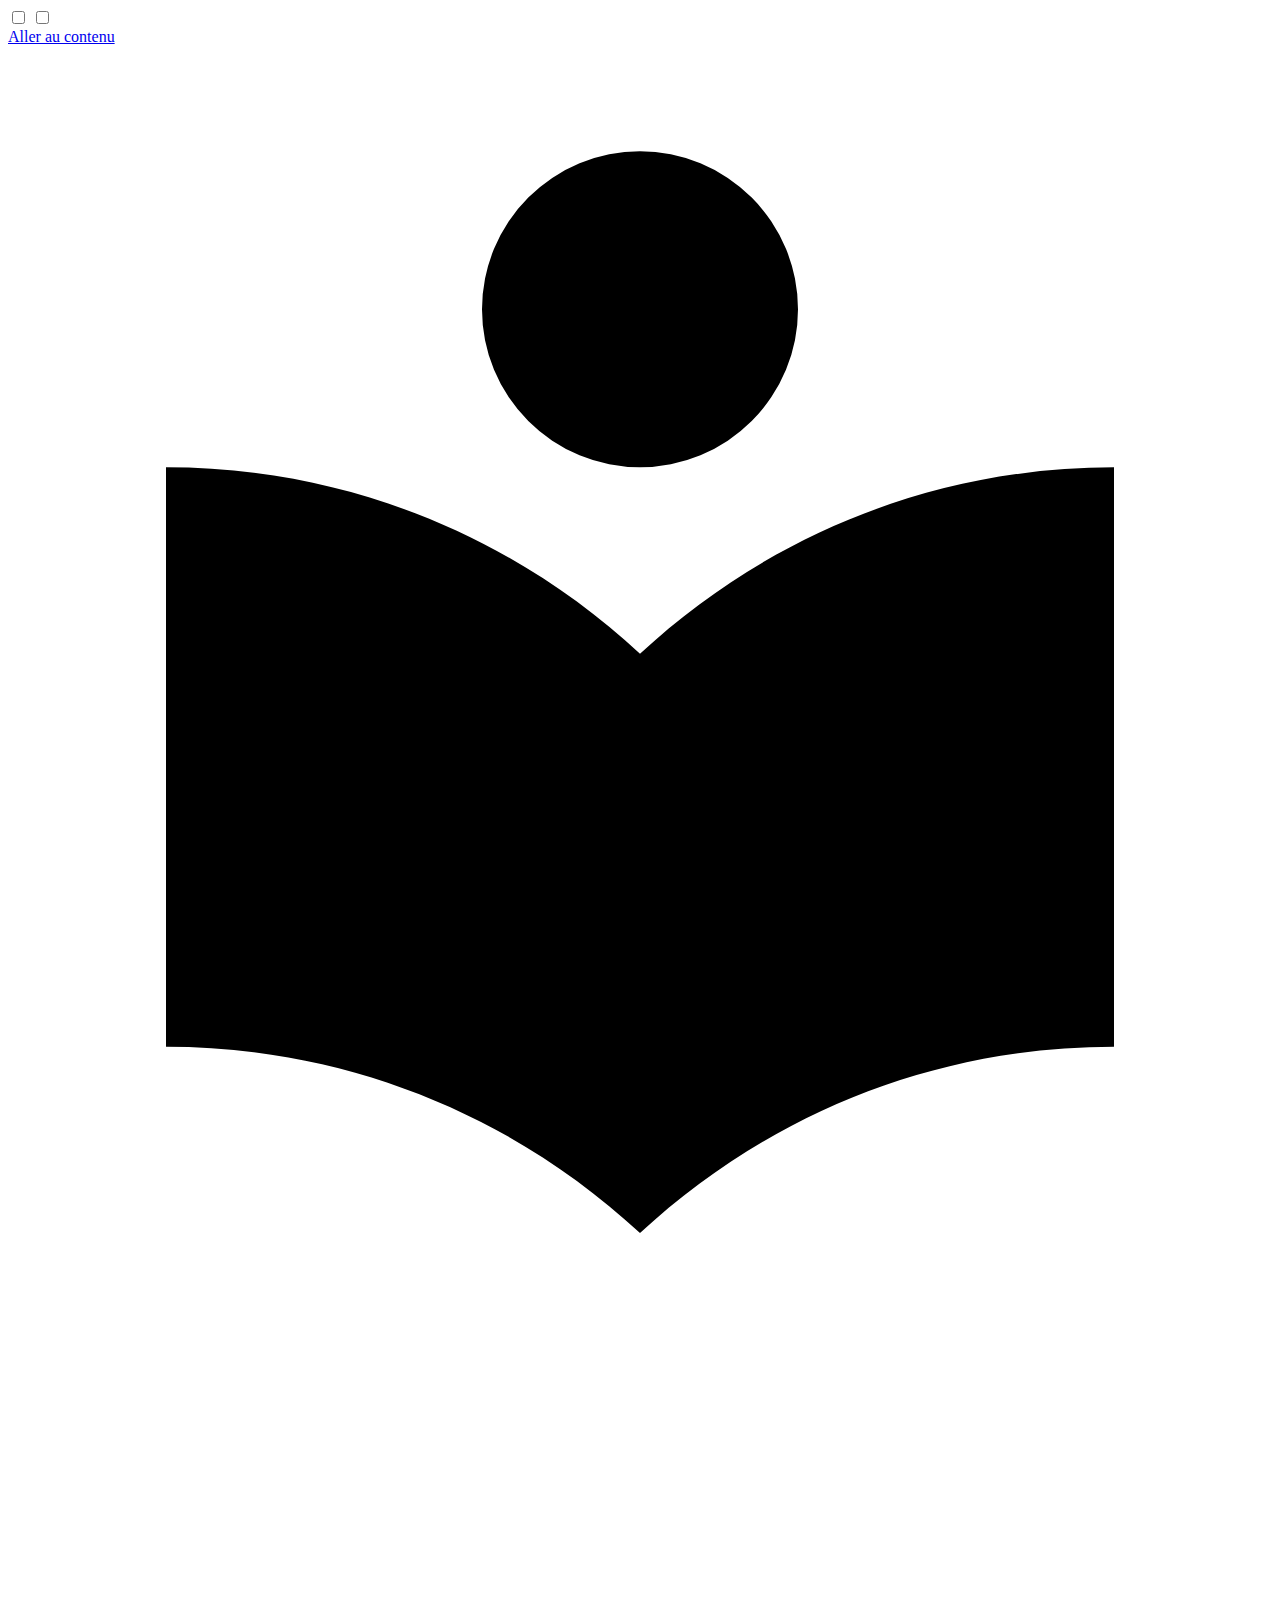
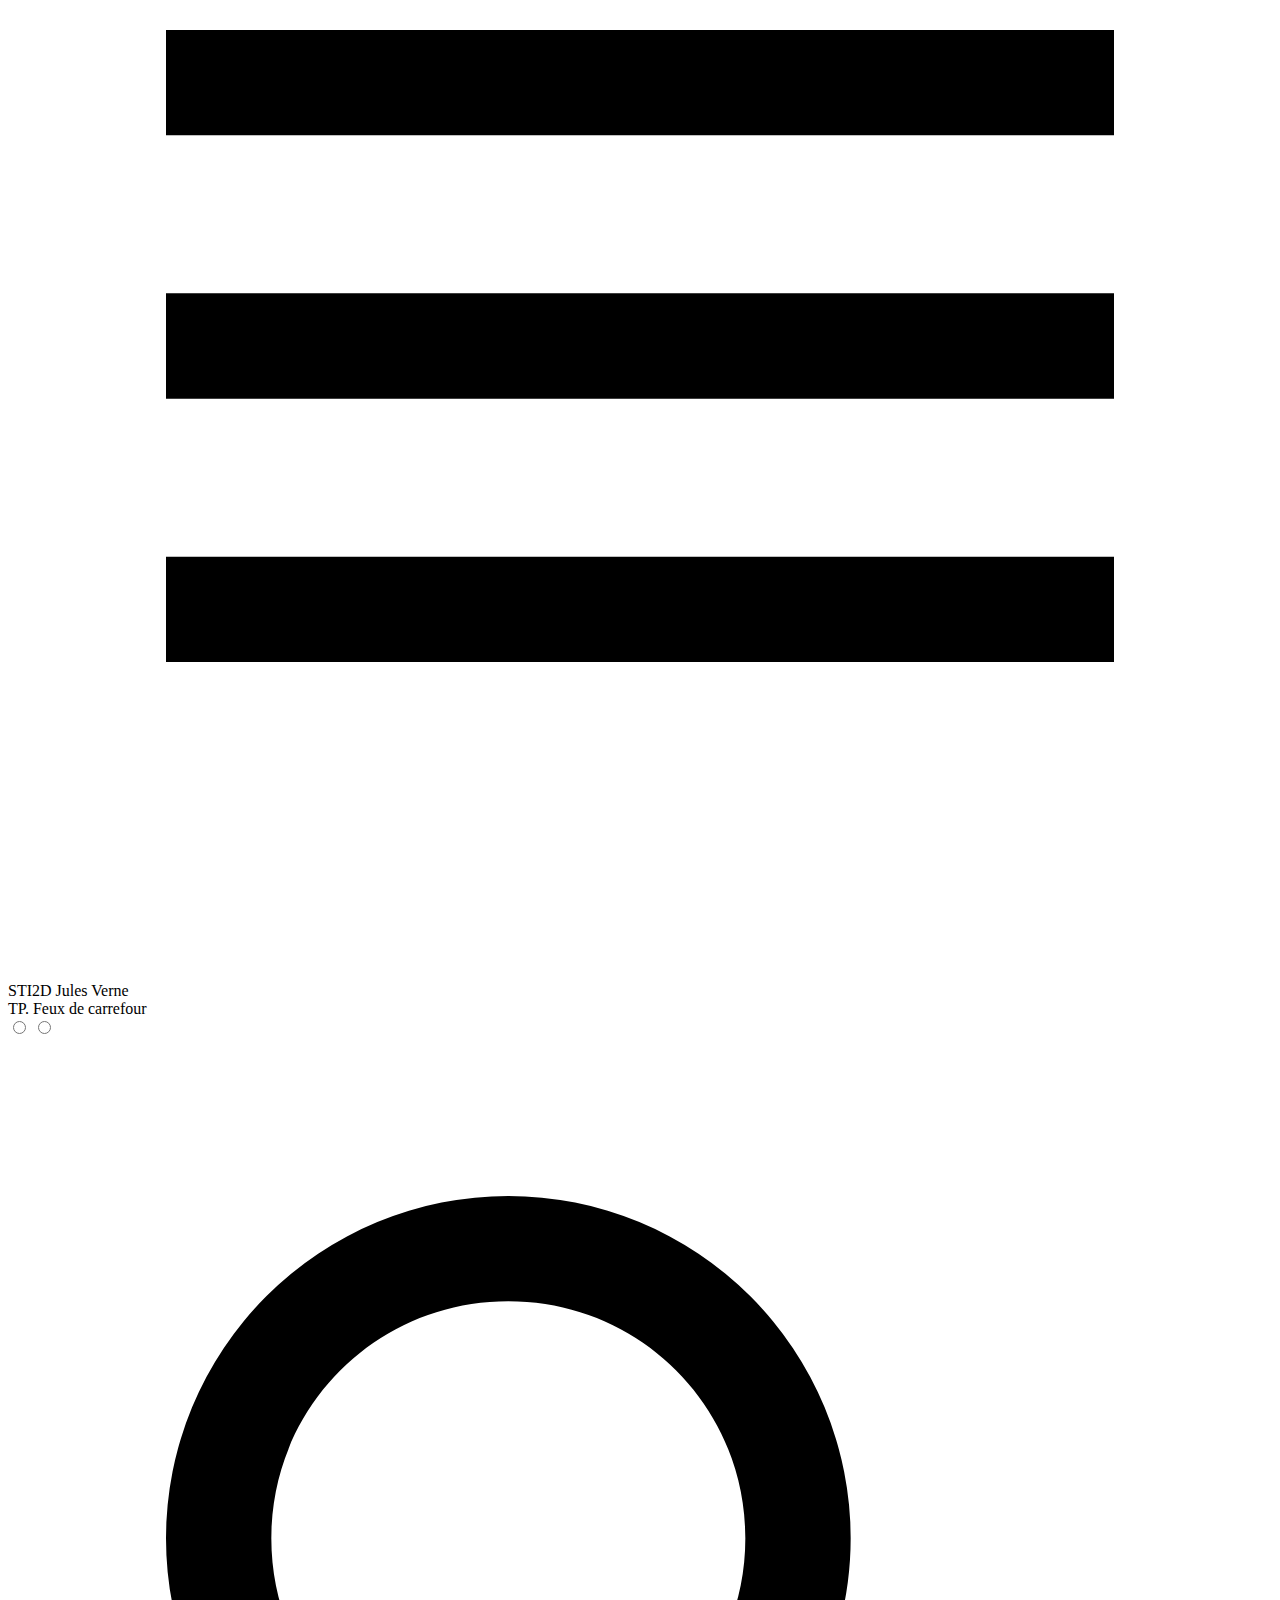
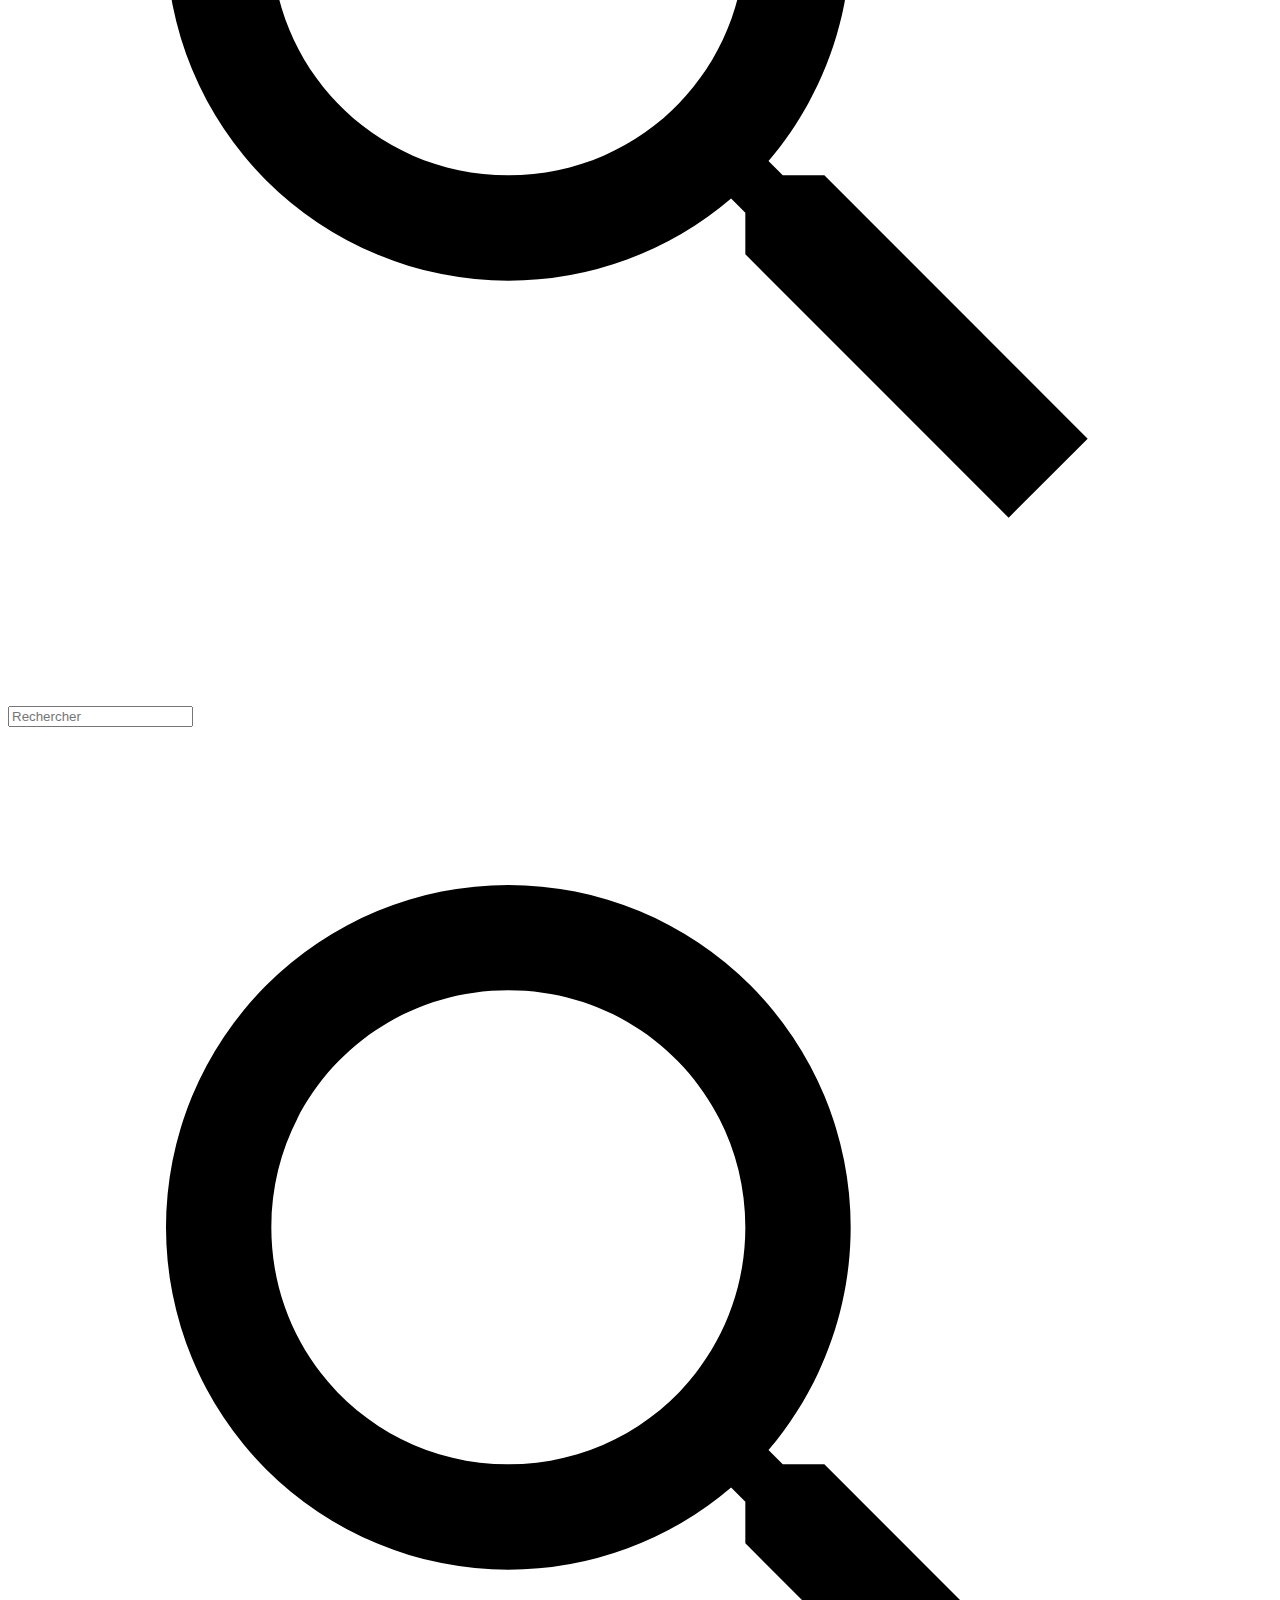
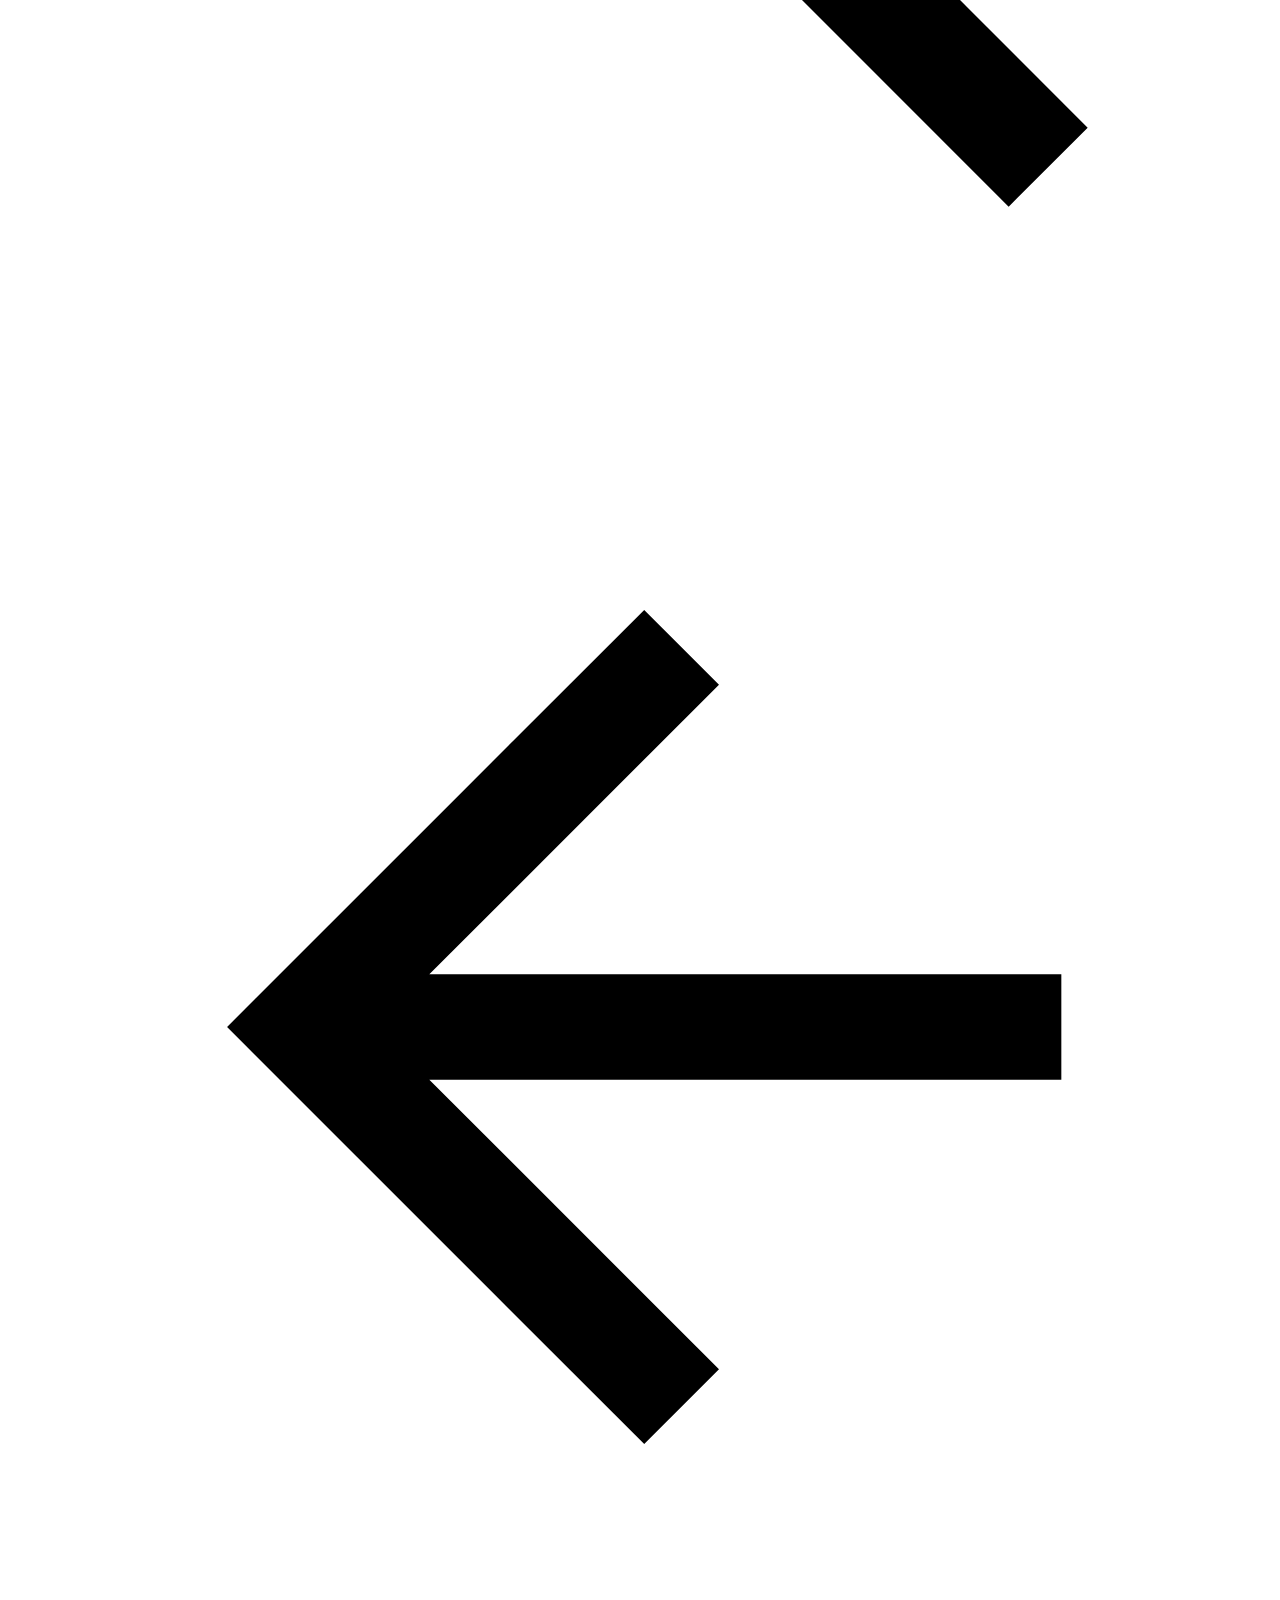
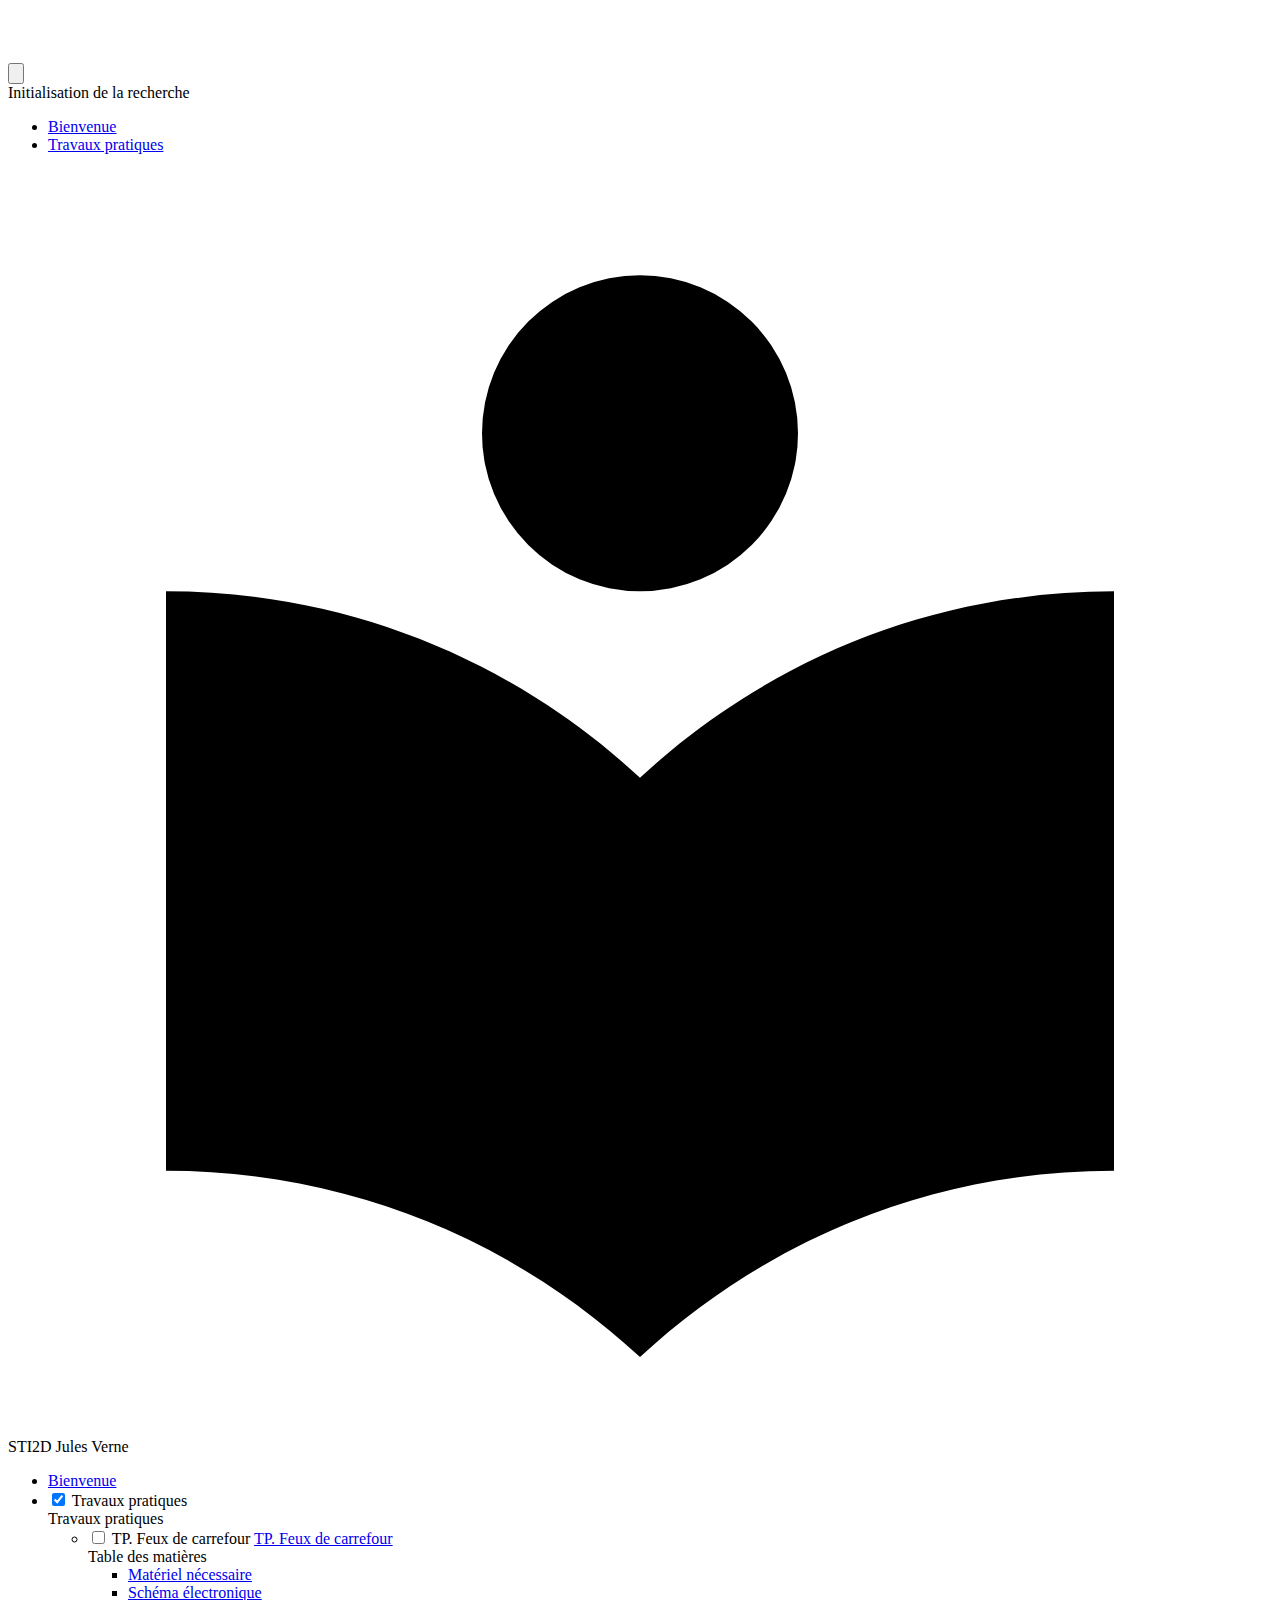
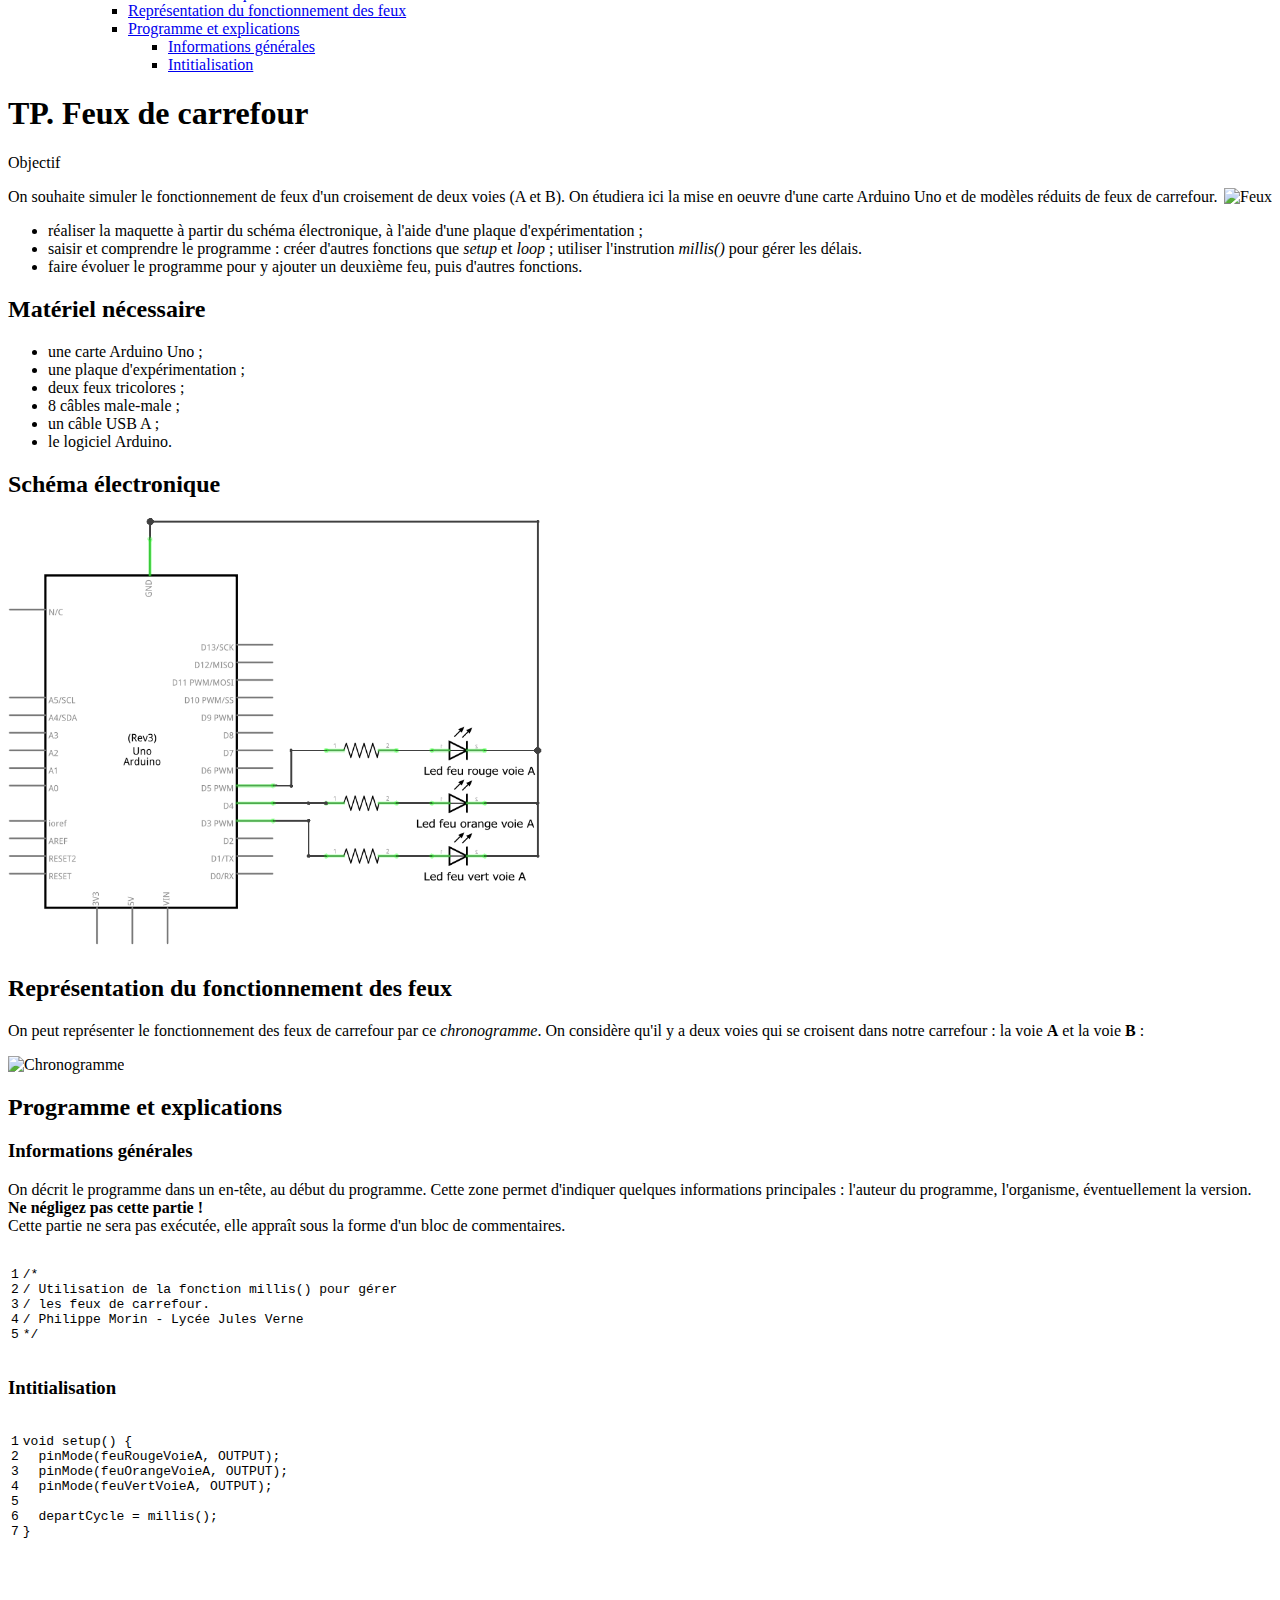
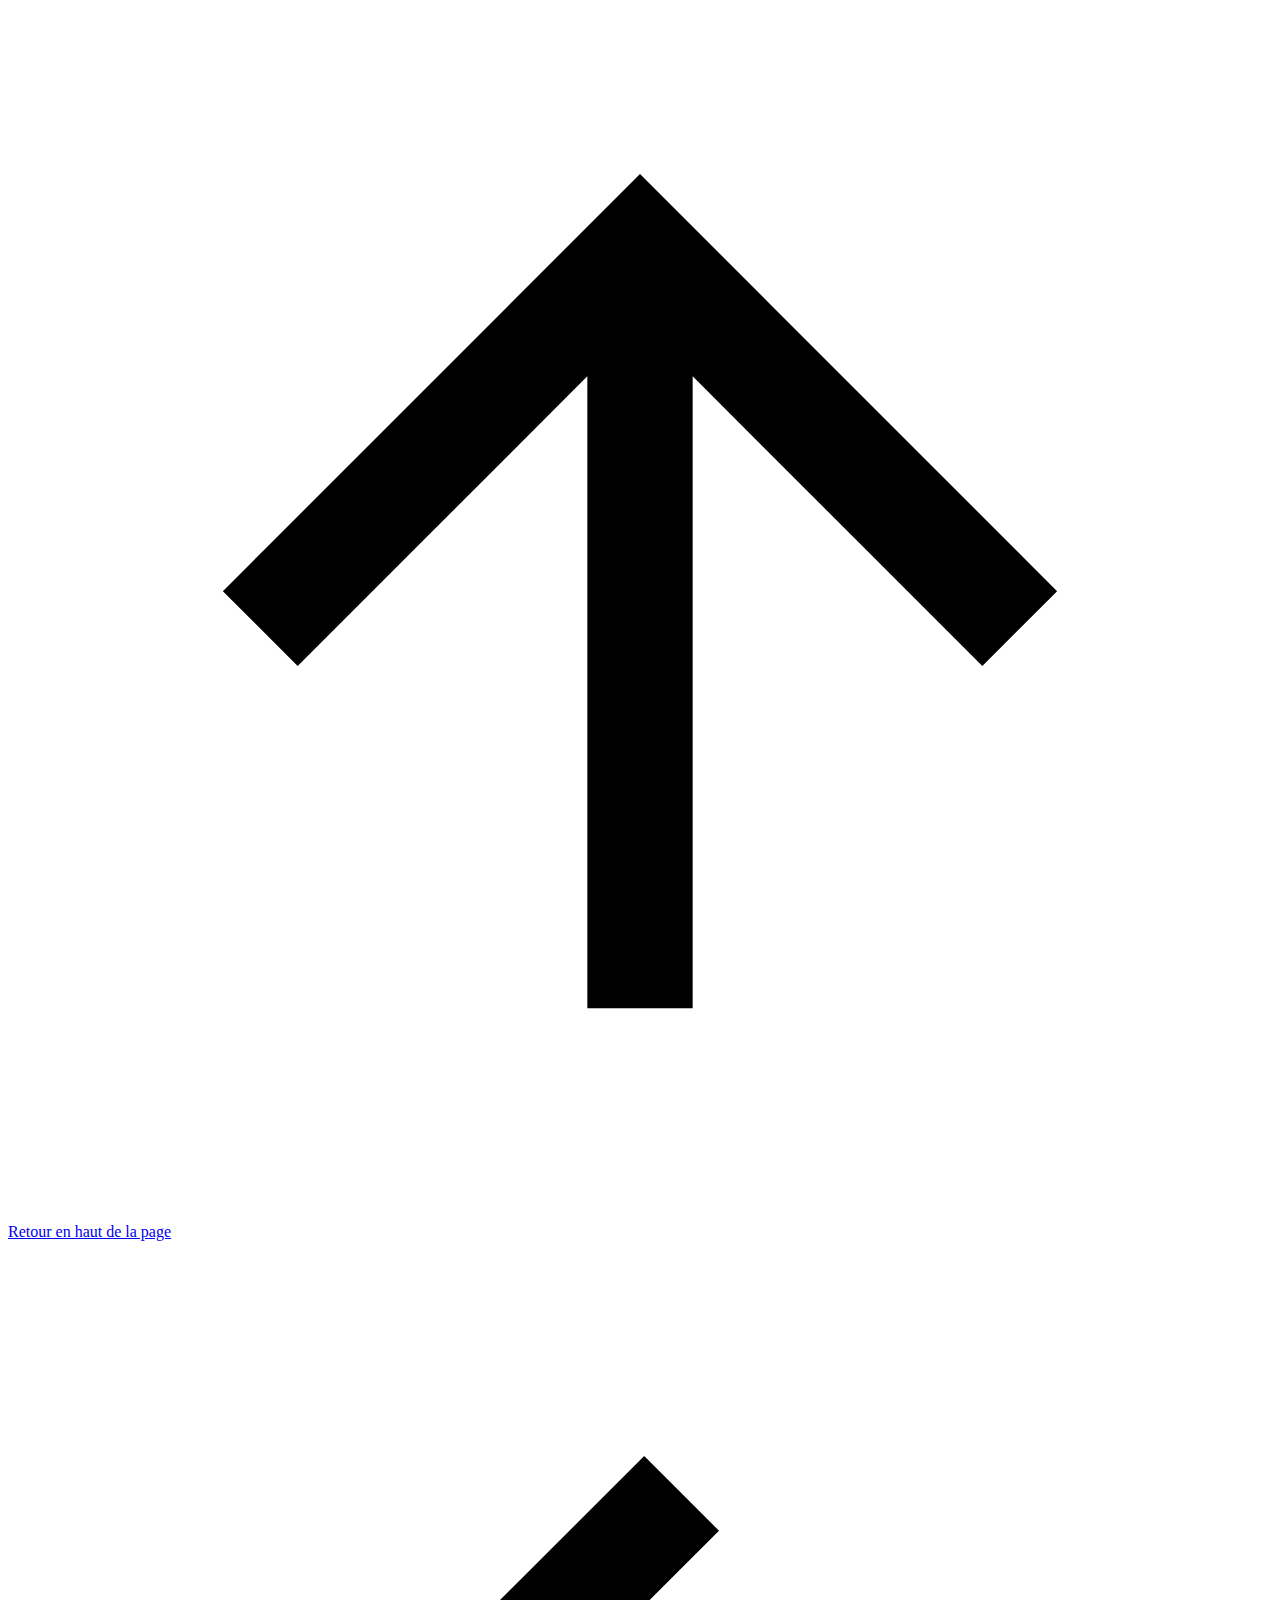
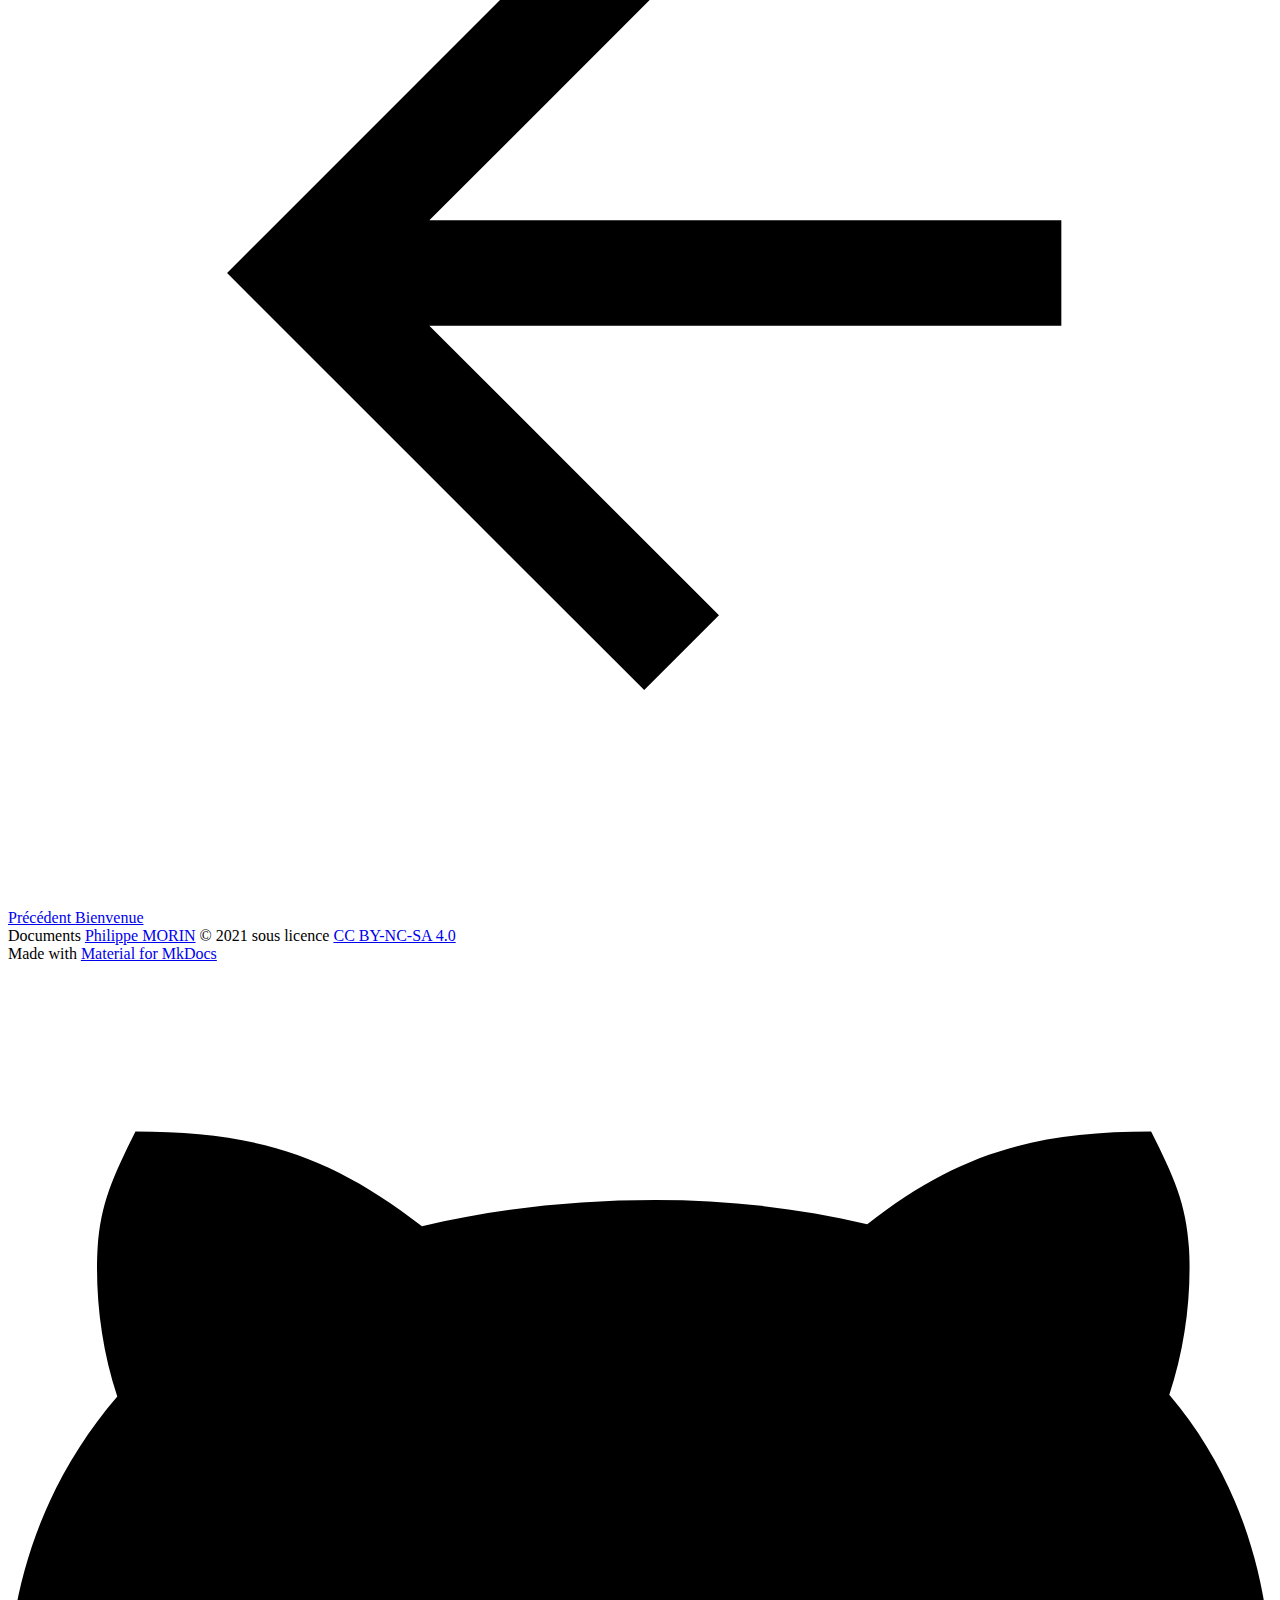
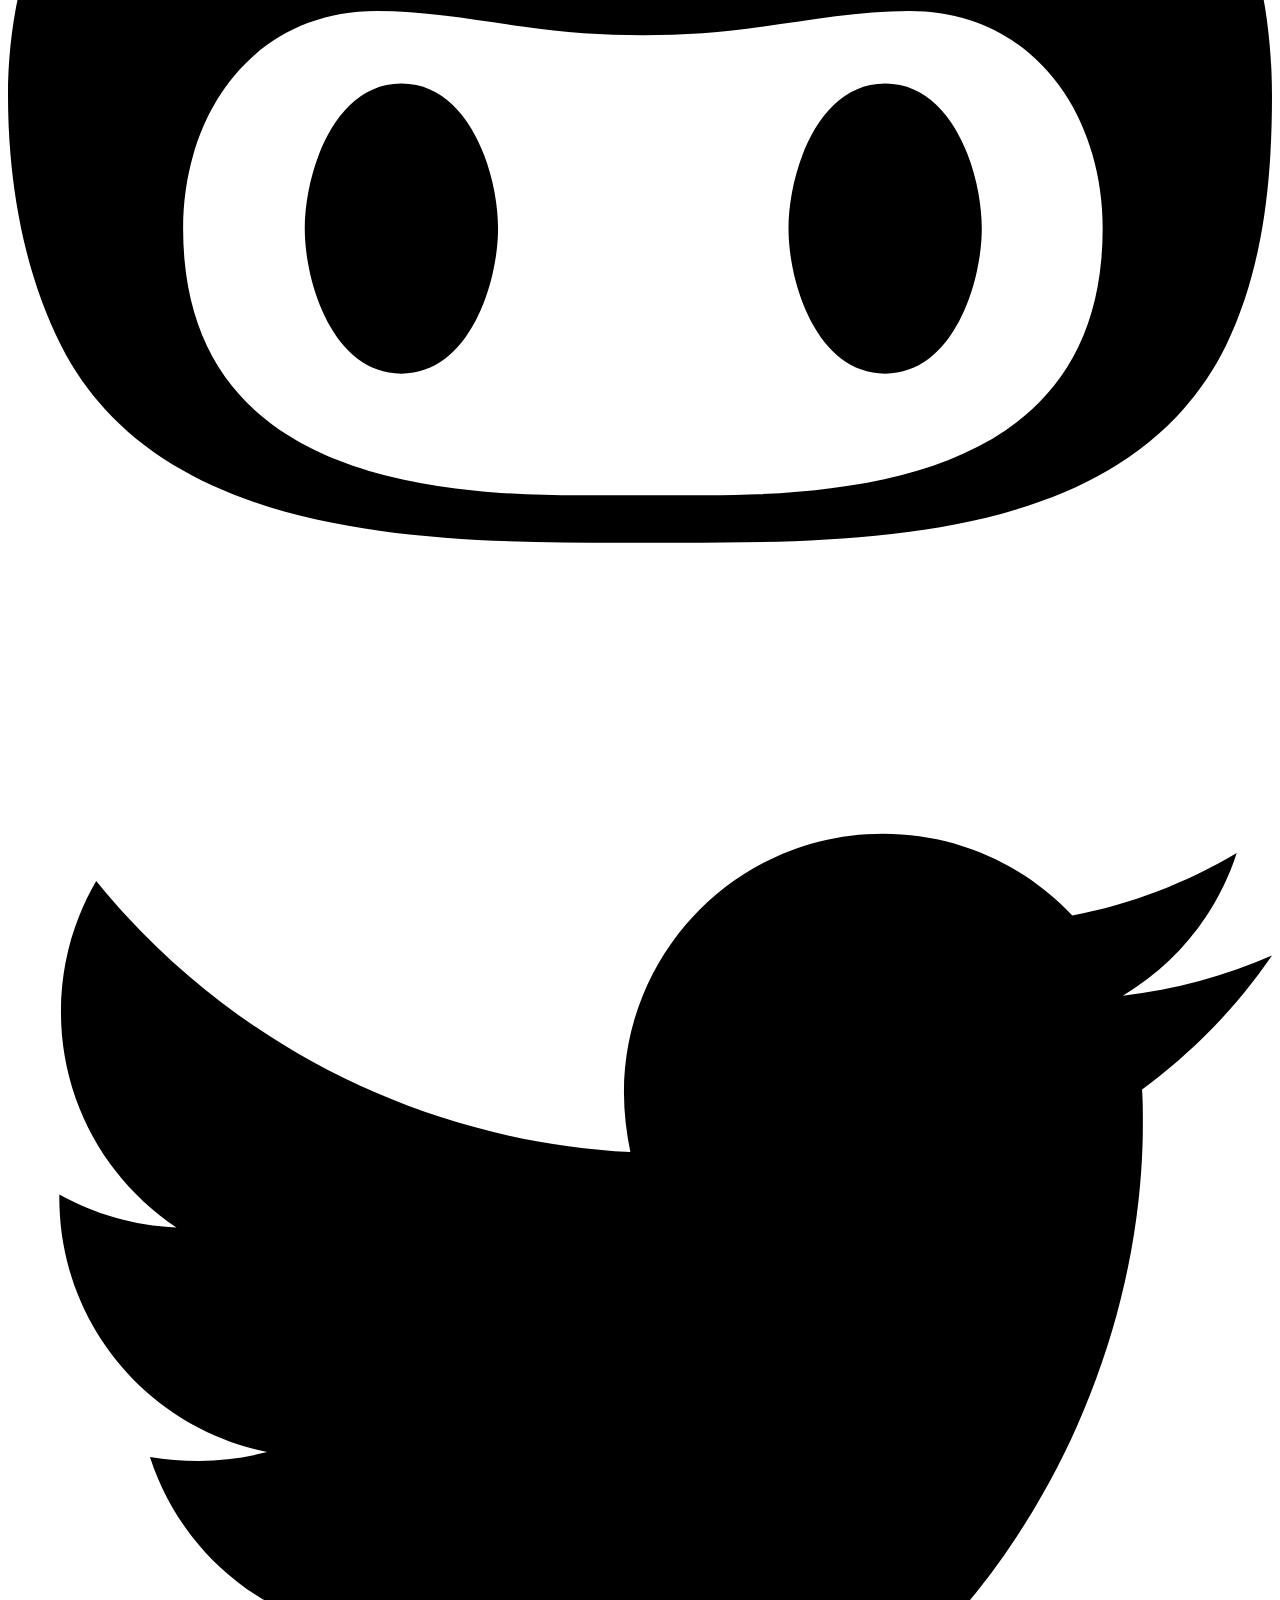
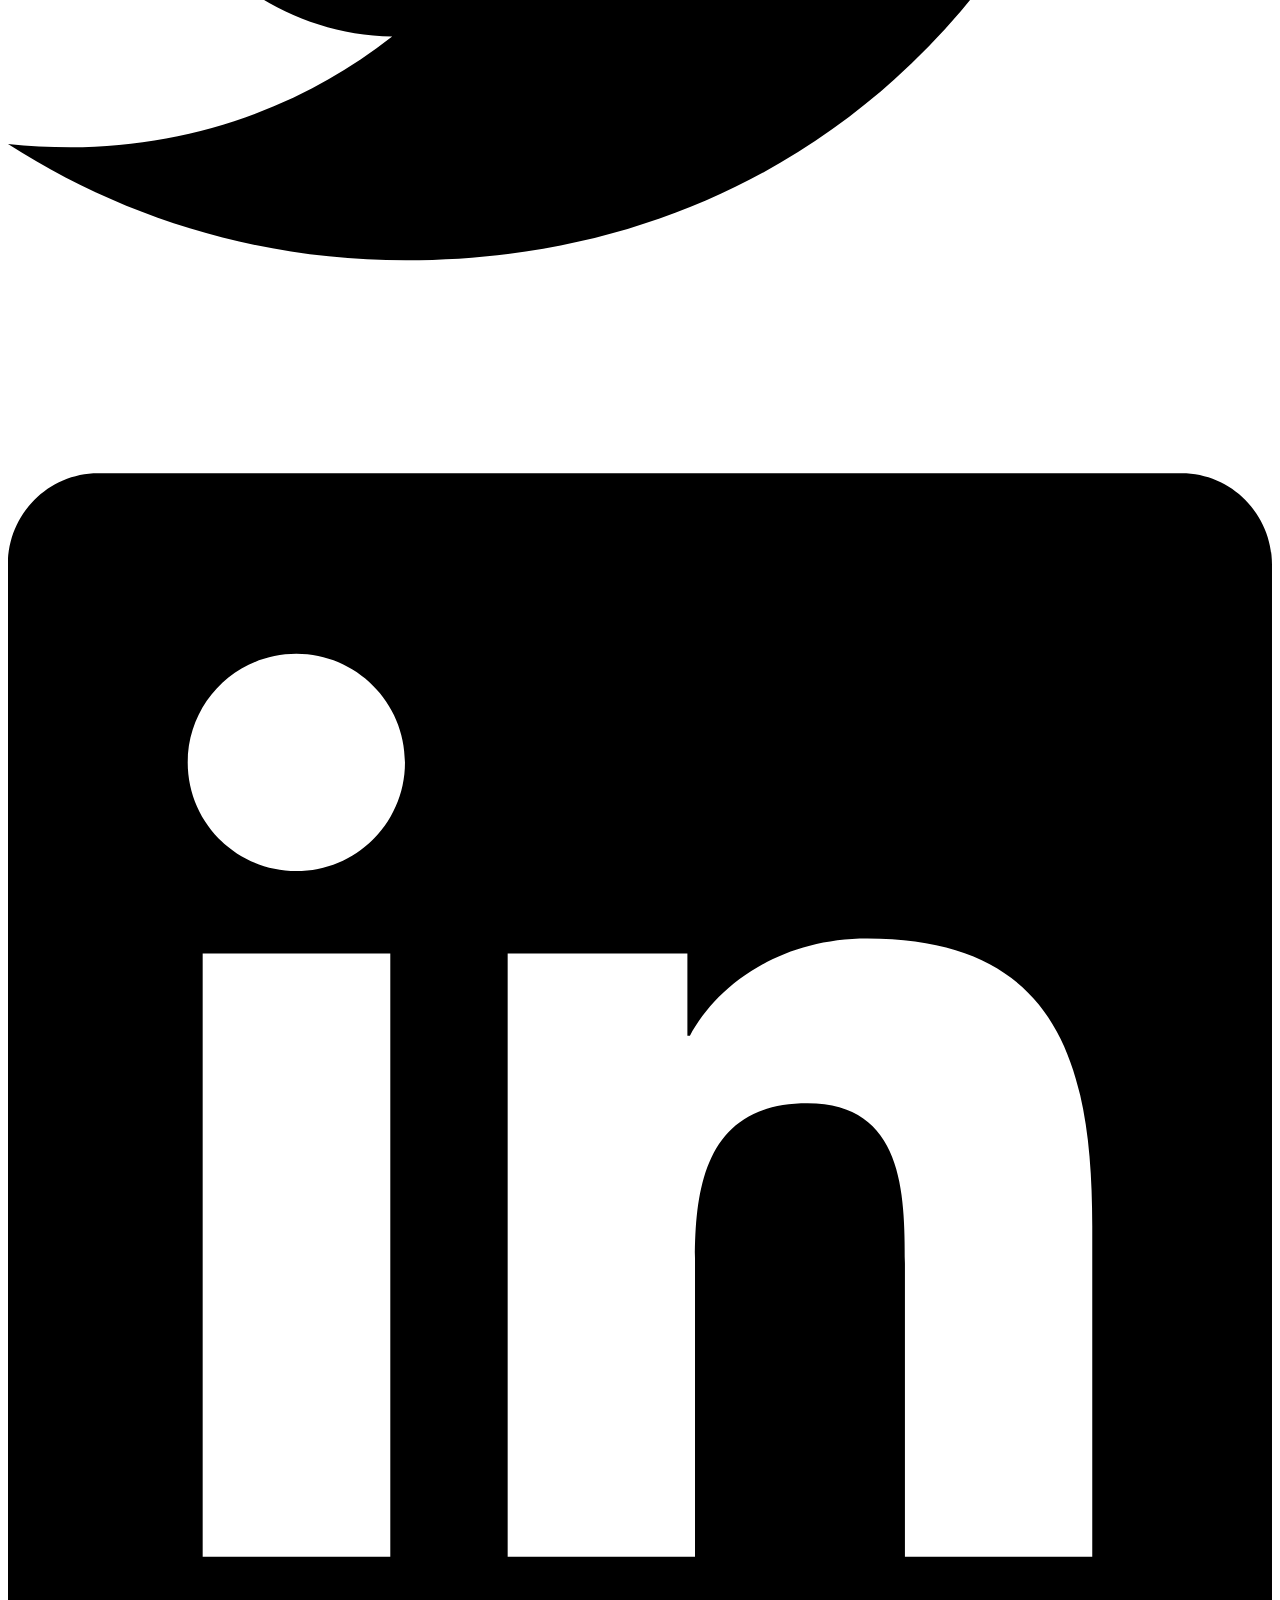
==== Travaux pratiques/TP-feux-de-carrefour/index.html @ 25cd3eff "Deployed 61adf43 with MkDocs version: 1.2.3" ====
<!doctype html>
<html lang="fr" class="no-js">
  <head>
    
      <meta charset="utf-8">
      <meta name="viewport" content="width=device-width,initial-scale=1">
      
      
      
      <link rel="icon" href="../../assets/images/favicon.png">
      <meta name="generator" content="mkdocs-1.2.3, mkdocs-material-8.0.4">
    
    
      
        <title>TP. Feux de carrefour - STI2D Jules Verne</title>
      
    
    
      <link rel="stylesheet" href="../../assets/stylesheets/main.2a4617e2.min.css">
      
        
        <link rel="stylesheet" href="../../assets/stylesheets/palette.9204c3b2.min.css">
        
      
    
    
    
      
        
        <link rel="preconnect" href="https://fonts.gstatic.com" crossorigin>
        <link rel="stylesheet" href="https://fonts.googleapis.com/css?family=PT+Sans:300,400,400i,700%7C&display=fallback">
        <style>:root{--md-text-font:"PT Sans";--md-code-font:""}</style>
      
    
    
      <link rel="stylesheet" href="../../stylesheets/extra.css">
    
    <script>function __md_scope(e,t,_){return new URL(_||(t===localStorage?"../..":"../.."),location).pathname+"."+e}function __md_get(e,t=localStorage,_){return JSON.parse(t.getItem(__md_scope(e,t,_)))}function __md_set(e,t,_=localStorage,o){try{_.setItem(__md_scope(e,_,o),JSON.stringify(t))}catch(e){}}</script>
    
      

    
    
  </head>
  
  
    
    
      
    
    
    
    
    <body dir="ltr" data-md-color-scheme="default" data-md-color-primary="teal" data-md-color-accent="purple">
  
    
    
      <script>var palette=__md_get("__palette");if(palette&&"object"==typeof palette.color)for(var[key,value]of Object.entries(palette.color))document.body.setAttribute("data-md-color-"+key,value)</script>
    
    <input class="md-toggle" data-md-toggle="drawer" type="checkbox" id="__drawer" autocomplete="off">
    <input class="md-toggle" data-md-toggle="search" type="checkbox" id="__search" autocomplete="off">
    <label class="md-overlay" for="__drawer"></label>
    <div data-md-component="skip">
      
        
        <a href="#tp-feux-de-carrefour" class="md-skip">
          Aller au contenu
        </a>
      
    </div>
    <div data-md-component="announce">
      
    </div>
    
    
      

<header class="md-header" data-md-component="header">
  <nav class="md-header__inner md-grid" aria-label="En-tête">
    <a href="../.." title="STI2D Jules Verne" class="md-header__button md-logo" aria-label="STI2D Jules Verne" data-md-component="logo">
      
  
  <svg xmlns="http://www.w3.org/2000/svg" viewBox="0 0 24 24"><path d="M12 8a3 3 0 0 0 3-3 3 3 0 0 0-3-3 3 3 0 0 0-3 3 3 3 0 0 0 3 3m0 3.54C9.64 9.35 6.5 8 3 8v11c3.5 0 6.64 1.35 9 3.54 2.36-2.19 5.5-3.54 9-3.54V8c-3.5 0-6.64 1.35-9 3.54z"/></svg>

    </a>
    <label class="md-header__button md-icon" for="__drawer">
      <svg xmlns="http://www.w3.org/2000/svg" viewBox="0 0 24 24"><path d="M3 6h18v2H3V6m0 5h18v2H3v-2m0 5h18v2H3v-2z"/></svg>
    </label>
    <div class="md-header__title" data-md-component="header-title">
      <div class="md-header__ellipsis">
        <div class="md-header__topic">
          <span class="md-ellipsis">
            STI2D Jules Verne
          </span>
        </div>
        <div class="md-header__topic" data-md-component="header-topic">
          <span class="md-ellipsis">
            
              TP. Feux de carrefour
            
          </span>
        </div>
      </div>
    </div>
    
      <form class="md-header__option" data-md-component="palette">
        
          
          
          <input class="md-option" data-md-color-media="" data-md-color-scheme="default" data-md-color-primary="teal" data-md-color-accent="purple"  aria-label="Switch to dark mode"  type="radio" name="__palette" id="__palette_1">
          
            <label class="md-header__button md-icon" title="Switch to dark mode" for="__palette_2" hidden>
              <svg xmlns="http://www.w3.org/2000/svg" viewBox="0 0 24 24"><path d="M17 6H7c-3.31 0-6 2.69-6 6s2.69 6 6 6h10c3.31 0 6-2.69 6-6s-2.69-6-6-6zm0 10H7c-2.21 0-4-1.79-4-4s1.79-4 4-4h10c2.21 0 4 1.79 4 4s-1.79 4-4 4zM7 9c-1.66 0-3 1.34-3 3s1.34 3 3 3 3-1.34 3-3-1.34-3-3-3z"/></svg>
            </label>
          
        
          
          
          <input class="md-option" data-md-color-media="" data-md-color-scheme="slate" data-md-color-primary="teal" data-md-color-accent="lime"  aria-label="Switch to lignt mode"  type="radio" name="__palette" id="__palette_2">
          
            <label class="md-header__button md-icon" title="Switch to lignt mode" for="__palette_1" hidden>
              <svg xmlns="http://www.w3.org/2000/svg" viewBox="0 0 24 24"><path d="M17 7H7a5 5 0 0 0-5 5 5 5 0 0 0 5 5h10a5 5 0 0 0 5-5 5 5 0 0 0-5-5m0 8a3 3 0 0 1-3-3 3 3 0 0 1 3-3 3 3 0 0 1 3 3 3 3 0 0 1-3 3z"/></svg>
            </label>
          
        
      </form>
    
    
    
      <label class="md-header__button md-icon" for="__search">
        <svg xmlns="http://www.w3.org/2000/svg" viewBox="0 0 24 24"><path d="M9.5 3A6.5 6.5 0 0 1 16 9.5c0 1.61-.59 3.09-1.56 4.23l.27.27h.79l5 5-1.5 1.5-5-5v-.79l-.27-.27A6.516 6.516 0 0 1 9.5 16 6.5 6.5 0 0 1 3 9.5 6.5 6.5 0 0 1 9.5 3m0 2C7 5 5 7 5 9.5S7 14 9.5 14 14 12 14 9.5 12 5 9.5 5z"/></svg>
      </label>
      <div class="md-search" data-md-component="search" role="dialog">
  <label class="md-search__overlay" for="__search"></label>
  <div class="md-search__inner" role="search">
    <form class="md-search__form" name="search">
      <input type="text" class="md-search__input" name="query" aria-label="Rechercher" placeholder="Rechercher" autocapitalize="off" autocorrect="off" autocomplete="off" spellcheck="false" data-md-component="search-query" required>
      <label class="md-search__icon md-icon" for="__search">
        <svg xmlns="http://www.w3.org/2000/svg" viewBox="0 0 24 24"><path d="M9.5 3A6.5 6.5 0 0 1 16 9.5c0 1.61-.59 3.09-1.56 4.23l.27.27h.79l5 5-1.5 1.5-5-5v-.79l-.27-.27A6.516 6.516 0 0 1 9.5 16 6.5 6.5 0 0 1 3 9.5 6.5 6.5 0 0 1 9.5 3m0 2C7 5 5 7 5 9.5S7 14 9.5 14 14 12 14 9.5 12 5 9.5 5z"/></svg>
        <svg xmlns="http://www.w3.org/2000/svg" viewBox="0 0 24 24"><path d="M20 11v2H8l5.5 5.5-1.42 1.42L4.16 12l7.92-7.92L13.5 5.5 8 11h12z"/></svg>
      </label>
      <nav class="md-search__options" aria-label="Search">
        
        <button type="reset" class="md-search__icon md-icon" aria-label="Effacer" tabindex="-1">
          <svg xmlns="http://www.w3.org/2000/svg" viewBox="0 0 24 24"><path d="M19 6.41 17.59 5 12 10.59 6.41 5 5 6.41 10.59 12 5 17.59 6.41 19 12 13.41 17.59 19 19 17.59 13.41 12 19 6.41z"/></svg>
        </button>
      </nav>
      
        <div class="md-search__suggest" data-md-component="search-suggest"></div>
      
    </form>
    <div class="md-search__output">
      <div class="md-search__scrollwrap" data-md-scrollfix>
        <div class="md-search-result" data-md-component="search-result">
          <div class="md-search-result__meta">
            Initialisation de la recherche
          </div>
          <ol class="md-search-result__list"></ol>
        </div>
      </div>
    </div>
  </div>
</div>
    
    
  </nav>
  
</header>
    
    <div class="md-container" data-md-component="container">
      
      
        
          
            
<nav class="md-tabs" aria-label="Onglets" data-md-component="tabs">
  <div class="md-tabs__inner md-grid">
    <ul class="md-tabs__list">
      
        
  
  


  <li class="md-tabs__item">
    <a href="../.." class="md-tabs__link">
      Bienvenue
    </a>
  </li>

      
        
  
  
    
  


  
  
  
    <li class="md-tabs__item">
      <a href="./" class="md-tabs__link md-tabs__link--active">
        Travaux pratiques
      </a>
    </li>
  

      
    </ul>
  </div>
</nav>
          
        
      
      <main class="md-main" data-md-component="main">
        <div class="md-main__inner md-grid">
          
            
              
              <div class="md-sidebar md-sidebar--primary" data-md-component="sidebar" data-md-type="navigation" >
                <div class="md-sidebar__scrollwrap">
                  <div class="md-sidebar__inner">
                    

  


  

<nav class="md-nav md-nav--primary md-nav--lifted md-nav--integrated" aria-label="Navigation" data-md-level="0">
  <label class="md-nav__title" for="__drawer">
    <a href="../.." title="STI2D Jules Verne" class="md-nav__button md-logo" aria-label="STI2D Jules Verne" data-md-component="logo">
      
  
  <svg xmlns="http://www.w3.org/2000/svg" viewBox="0 0 24 24"><path d="M12 8a3 3 0 0 0 3-3 3 3 0 0 0-3-3 3 3 0 0 0-3 3 3 3 0 0 0 3 3m0 3.54C9.64 9.35 6.5 8 3 8v11c3.5 0 6.64 1.35 9 3.54 2.36-2.19 5.5-3.54 9-3.54V8c-3.5 0-6.64 1.35-9 3.54z"/></svg>

    </a>
    STI2D Jules Verne
  </label>
  
  <ul class="md-nav__list" data-md-scrollfix>
    
      
      
      

  
  
  
    <li class="md-nav__item">
      <a href="../.." class="md-nav__link">
        Bienvenue
      </a>
    </li>
  

    
      
      
      

  
  
    
  
  
    
    <li class="md-nav__item md-nav__item--active md-nav__item--nested">
      
      
        <input class="md-nav__toggle md-toggle" data-md-toggle="__nav_2" type="checkbox" id="__nav_2" checked>
      
      
      
      
        <label class="md-nav__link" for="__nav_2">
          Travaux pratiques
          <span class="md-nav__icon md-icon"></span>
        </label>
      
      <nav class="md-nav" aria-label="Travaux pratiques" data-md-level="1">
        <label class="md-nav__title" for="__nav_2">
          <span class="md-nav__icon md-icon"></span>
          Travaux pratiques
        </label>
        <ul class="md-nav__list" data-md-scrollfix>
          
            
              
  
  
    
  
  
    <li class="md-nav__item md-nav__item--active">
      
      <input class="md-nav__toggle md-toggle" data-md-toggle="toc" type="checkbox" id="__toc">
      
      
        
      
      
        <label class="md-nav__link md-nav__link--active" for="__toc">
          TP. Feux de carrefour
          <span class="md-nav__icon md-icon"></span>
        </label>
      
      <a href="./" class="md-nav__link md-nav__link--active">
        TP. Feux de carrefour
      </a>
      
        

<nav class="md-nav md-nav--secondary" aria-label="Table des matières">
  
  
  
    
  
  
    <label class="md-nav__title" for="__toc">
      <span class="md-nav__icon md-icon"></span>
      Table des matières
    </label>
    <ul class="md-nav__list" data-md-component="toc" data-md-scrollfix>
      
        <li class="md-nav__item">
  <a href="#materiel-necessaire" class="md-nav__link">
    Matériel nécessaire
  </a>
  
</li>
      
        <li class="md-nav__item">
  <a href="#schema-electronique" class="md-nav__link">
    Schéma électronique
  </a>
  
</li>
      
        <li class="md-nav__item">
  <a href="#representation-du-fonctionnement-des-feux" class="md-nav__link">
    Représentation du fonctionnement des feux
  </a>
  
</li>
      
        <li class="md-nav__item">
  <a href="#programme-et-explications" class="md-nav__link">
    Programme et explications
  </a>
  
    <nav class="md-nav" aria-label="Programme et explications">
      <ul class="md-nav__list">
        
          <li class="md-nav__item">
  <a href="#informations-generales" class="md-nav__link">
    Informations générales
  </a>
  
</li>
        
          <li class="md-nav__item">
  <a href="#intitialisation" class="md-nav__link">
    Intitialisation
  </a>
  
</li>
        
      </ul>
    </nav>
  
</li>
      
    </ul>
  
</nav>
      
    </li>
  

            
          
        </ul>
      </nav>
    </li>
  

    
  </ul>
</nav>
                  </div>
                </div>
              </div>
            
            
          
          <div class="md-content" data-md-component="content">
            <article class="md-content__inner md-typeset">
              
                

<h1 id="tp-feux-de-carrefour">TP. Feux de carrefour</h1>
<div class="admonition abstract">
<p class="admonition-title">Objectif</p>
<p><img align="right" alt="Feux" src="../images/feu-tricolore.jpg" />
On souhaite simuler le fonctionnement de feux d'un croisement de deux voies (A et B).
On étudiera ici la mise en oeuvre d'une carte Arduino Uno et de modèles réduits de feux de carrefour.</p>
<ul>
<li>réaliser la maquette à partir du schéma électronique, à l'aide d'une plaque d'expérimentation ;</li>
<li>saisir et comprendre le programme : créer d'autres fonctions que <em>setup</em> et <em>loop</em> ; utiliser l'instrution <em>millis()</em> pour gérer les délais.</li>
<li>faire évoluer le programme pour y ajouter un deuxième feu, puis d'autres fonctions.</li>
</ul>
</div>
<h2 id="materiel-necessaire">Matériel nécessaire</h2>
<ul>
<li>une carte Arduino Uno ;</li>
<li>une plaque d'expérimentation ;</li>
<li>deux feux tricolores ;</li>
<li>8 câbles male-male ;</li>
<li>un câble USB A ;</li>
<li>le logiciel Arduino.</li>
</ul>
<h2 id="schema-electronique">Schéma électronique</h2>
<p><img alt="Feux" src="../images/schema-feu-A.png" width="600px" /></p>
<h2 id="representation-du-fonctionnement-des-feux">Représentation du fonctionnement des feux</h2>
<p>On peut représenter le fonctionnement des feux de carrefour par ce <em>chronogramme</em>. On considère qu'il y a deux voies qui se croisent dans notre carrefour : la voie <strong>A</strong> et la voie <strong>B</strong> : </p>
<p><img alt="Chronogramme" src="../images/chronogramme-feux-tricolores-sans-appel-pietons.png" width="800px" /></p>
<h2 id="programme-et-explications">Programme et explications</h2>
<h3 id="informations-generales">Informations générales</h3>
<p>On décrit le programme dans un en-tête, au début du programme. Cette zone permet d'indiquer quelques informations principales : l'auteur du programme, l'organisme, éventuellement la version. <strong> Ne négligez pas cette partie !</strong><br />
Cette partie ne sera pas exécutée, elle appraît sous la forme d'un bloc de commentaires.</p>
<table class="highlighttable"><tr><td class="linenos"><div class="linenodiv"><pre><span></span><span class="normal">1</span>
<span class="normal">2</span>
<span class="normal">3</span>
<span class="normal">4</span>
<span class="normal">5</span></pre></div></td><td class="code"><div class="highlight"><pre><span></span><code><span class="cm">/*</span>
<span class="cm">/ Utilisation de la fonction millis() pour gérer </span>
<span class="cm">/ les feux de carrefour.</span>
<span class="cm">/ Philippe Morin - Lycée Jules Verne </span>
<span class="cm">*/</span><span class="w"></span>
</code></pre></div>
</td></tr></table>
<h3 id="intitialisation">Intitialisation</h3>
<table class="highlighttable"><tr><td class="linenos"><div class="linenodiv"><pre><span></span><span class="normal">1</span>
<span class="normal">2</span>
<span class="normal">3</span>
<span class="normal">4</span>
<span class="normal">5</span>
<span class="normal">6</span>
<span class="normal">7</span></pre></div></td><td class="code"><div class="highlight"><pre><span></span><code><span class="kr">void</span><span class="w"> </span><span class="nb">setup</span><span class="p">()</span><span class="w"> </span><span class="p">{</span><span class="w"></span>
<span class="w">  </span><span class="nf">pinMode</span><span class="p">(</span><span class="n">feuRougeVoieA</span><span class="p">,</span><span class="w"> </span><span class="kr">OUTPUT</span><span class="p">);</span><span class="w"></span>
<span class="w">  </span><span class="nf">pinMode</span><span class="p">(</span><span class="n">feuOrangeVoieA</span><span class="p">,</span><span class="w"> </span><span class="kr">OUTPUT</span><span class="p">);</span><span class="w"></span>
<span class="w">  </span><span class="nf">pinMode</span><span class="p">(</span><span class="n">feuVertVoieA</span><span class="p">,</span><span class="w"> </span><span class="kr">OUTPUT</span><span class="p">);</span><span class="w"></span>

<span class="w">  </span><span class="n">departCycle</span><span class="w"> </span><span class="o">=</span><span class="w"> </span><span class="nf">millis</span><span class="p">();</span><span class="w"></span>
<span class="p">}</span><span class="w"></span>
</code></pre></div>
</td></tr></table>

              
            </article>
          </div>
        </div>
        
          <a href="#" class="md-top md-icon" data-md-component="top" data-md-state="hidden">
            <svg xmlns="http://www.w3.org/2000/svg" viewBox="0 0 24 24"><path d="M13 20h-2V8l-5.5 5.5-1.42-1.42L12 4.16l7.92 7.92-1.42 1.42L13 8v12z"/></svg>
            Retour en haut de la page
          </a>
        
      </main>
      
        <footer class="md-footer">
  
    <nav class="md-footer__inner md-grid" aria-label="Pied de page">
      
        
        <a href="../.." class="md-footer__link md-footer__link--prev" aria-label="Précédent: Bienvenue" rel="prev">
          <div class="md-footer__button md-icon">
            <svg xmlns="http://www.w3.org/2000/svg" viewBox="0 0 24 24"><path d="M20 11v2H8l5.5 5.5-1.42 1.42L4.16 12l7.92-7.92L13.5 5.5 8 11h12z"/></svg>
          </div>
          <div class="md-footer__title">
            <div class="md-ellipsis">
              <span class="md-footer__direction">
                Précédent
              </span>
              Bienvenue
            </div>
          </div>
        </a>
      
      
    </nav>
  
  <div class="md-footer-meta md-typeset">
    <div class="md-footer-meta__inner md-grid">
      <div class="md-copyright">
  
    <div class="md-copyright__highlight">
      Documents <a href="https://github.com/phmorin" target="_blank">Philippe MORIN</a> &copy; 2021 sous licence <a href="https://creativecommons.org/licenses/by-nc-sa/4.0/deed.fr" target="_blank">CC BY-NC-SA 4.0</a>

    </div>
  
  
    Made with
    <a href="https://squidfunk.github.io/mkdocs-material/" target="_blank" rel="noopener">
      Material for MkDocs
    </a>
  
</div>
      
        <div class="md-social">
  
    
    
      
      
    
    <a href="https://github.com/phmorin" target="_blank" rel="noopener" title="github.com" class="md-social__link">
      <svg xmlns="http://www.w3.org/2000/svg" viewBox="0 0 480 512"><path d="M186.1 328.7c0 20.9-10.9 55.1-36.7 55.1s-36.7-34.2-36.7-55.1 10.9-55.1 36.7-55.1 36.7 34.2 36.7 55.1zM480 278.2c0 31.9-3.2 65.7-17.5 95-37.9 76.6-142.1 74.8-216.7 74.8-75.8 0-186.2 2.7-225.6-74.8-14.6-29-20.2-63.1-20.2-95 0-41.9 13.9-81.5 41.5-113.6-5.2-15.8-7.7-32.4-7.7-48.8 0-21.5 4.9-32.3 14.6-51.8 45.3 0 74.3 9 108.8 36 29-6.9 58.8-10 88.7-10 27 0 54.2 2.9 80.4 9.2 34-26.7 63-35.2 107.8-35.2 9.8 19.5 14.6 30.3 14.6 51.8 0 16.4-2.6 32.7-7.7 48.2 27.5 32.4 39 72.3 39 114.2zm-64.3 50.5c0-43.9-26.7-82.6-73.5-82.6-18.9 0-37 3.4-56 6-14.9 2.3-29.8 3.2-45.1 3.2-15.2 0-30.1-.9-45.1-3.2-18.7-2.6-37-6-56-6-46.8 0-73.5 38.7-73.5 82.6 0 87.8 80.4 101.3 150.4 101.3h48.2c70.3 0 150.6-13.4 150.6-101.3zm-82.6-55.1c-25.8 0-36.7 34.2-36.7 55.1s10.9 55.1 36.7 55.1 36.7-34.2 36.7-55.1-10.9-55.1-36.7-55.1z"/></svg>
    </a>
  
    
    
      
      
    
    <a href="https://twitter.com/phmorin" target="_blank" rel="noopener" title="twitter.com" class="md-social__link">
      <svg xmlns="http://www.w3.org/2000/svg" viewBox="0 0 512 512"><path d="M459.37 151.716c.325 4.548.325 9.097.325 13.645 0 138.72-105.583 298.558-298.558 298.558-59.452 0-114.68-17.219-161.137-47.106 8.447.974 16.568 1.299 25.34 1.299 49.055 0 94.213-16.568 130.274-44.832-46.132-.975-84.792-31.188-98.112-72.772 6.498.974 12.995 1.624 19.818 1.624 9.421 0 18.843-1.3 27.614-3.573-48.081-9.747-84.143-51.98-84.143-102.985v-1.299c13.969 7.797 30.214 12.67 47.431 13.319-28.264-18.843-46.781-51.005-46.781-87.391 0-19.492 5.197-37.36 14.294-52.954 51.655 63.675 129.3 105.258 216.365 109.807-1.624-7.797-2.599-15.918-2.599-24.04 0-57.828 46.782-104.934 104.934-104.934 30.213 0 57.502 12.67 76.67 33.137 23.715-4.548 46.456-13.32 66.599-25.34-7.798 24.366-24.366 44.833-46.132 57.827 21.117-2.273 41.584-8.122 60.426-16.243-14.292 20.791-32.161 39.308-52.628 54.253z"/></svg>
    </a>
  
    
    
      
      
    
    <a href="https://www.linkedin.com/phmorin" target="_blank" rel="noopener" title="www.linkedin.com" class="md-social__link">
      <svg xmlns="http://www.w3.org/2000/svg" viewBox="0 0 448 512"><path d="M416 32H31.9C14.3 32 0 46.5 0 64.3v383.4C0 465.5 14.3 480 31.9 480H416c17.6 0 32-14.5 32-32.3V64.3c0-17.8-14.4-32.3-32-32.3zM135.4 416H69V202.2h66.5V416zm-33.2-243c-21.3 0-38.5-17.3-38.5-38.5S80.9 96 102.2 96c21.2 0 38.5 17.3 38.5 38.5 0 21.3-17.2 38.5-38.5 38.5zm282.1 243h-66.4V312c0-24.8-.5-56.7-34.5-56.7-34.6 0-39.9 27-39.9 54.9V416h-66.4V202.2h63.7v29.2h.9c8.9-16.8 30.6-34.5 62.9-34.5 67.2 0 79.7 44.3 79.7 101.9V416z"/></svg>
    </a>
  
</div>
      
    </div>
  </div>
</footer>
      
    </div>
    <div class="md-dialog" data-md-component="dialog">
      <div class="md-dialog__inner md-typeset"></div>
    </div>
    <script id="__config" type="application/json">{"base": "../..", "features": ["navigation.tabs", "navigation.sections", "toc.integrate", "navigation.top", "search.suggest", "search.highlight", "content.tabs.link", "content.code.annotation", "content.code.copy"], "translations": {"clipboard.copy": "Copier dans le presse-papier", "clipboard.copied": "Copi\u00e9 dans le presse-papier", "search.config.lang": "fr", "search.config.pipeline": "trimmer, stopWordFilter", "search.config.separator": "[\\s\\-]+", "search.placeholder": "Rechercher", "search.result.placeholder": "Taper pour d\u00e9marrer la recherche", "search.result.none": "Aucun document trouv\u00e9", "search.result.one": "1 document trouv\u00e9", "search.result.other": "# documents trouv\u00e9s", "search.result.more.one": "1 de plus sur cette page", "search.result.more.other": "# de plus sur cette page", "search.result.term.missing": "Non trouv\u00e9", "select.version.title": "S\u00e9lectionner la version"}, "search": "../../assets/javascripts/workers/search.ca141e46.min.js"}</script>
    
    
      <script src="../../assets/javascripts/bundle.6baa0517.min.js"></script>
      
    
  </body>
</html>
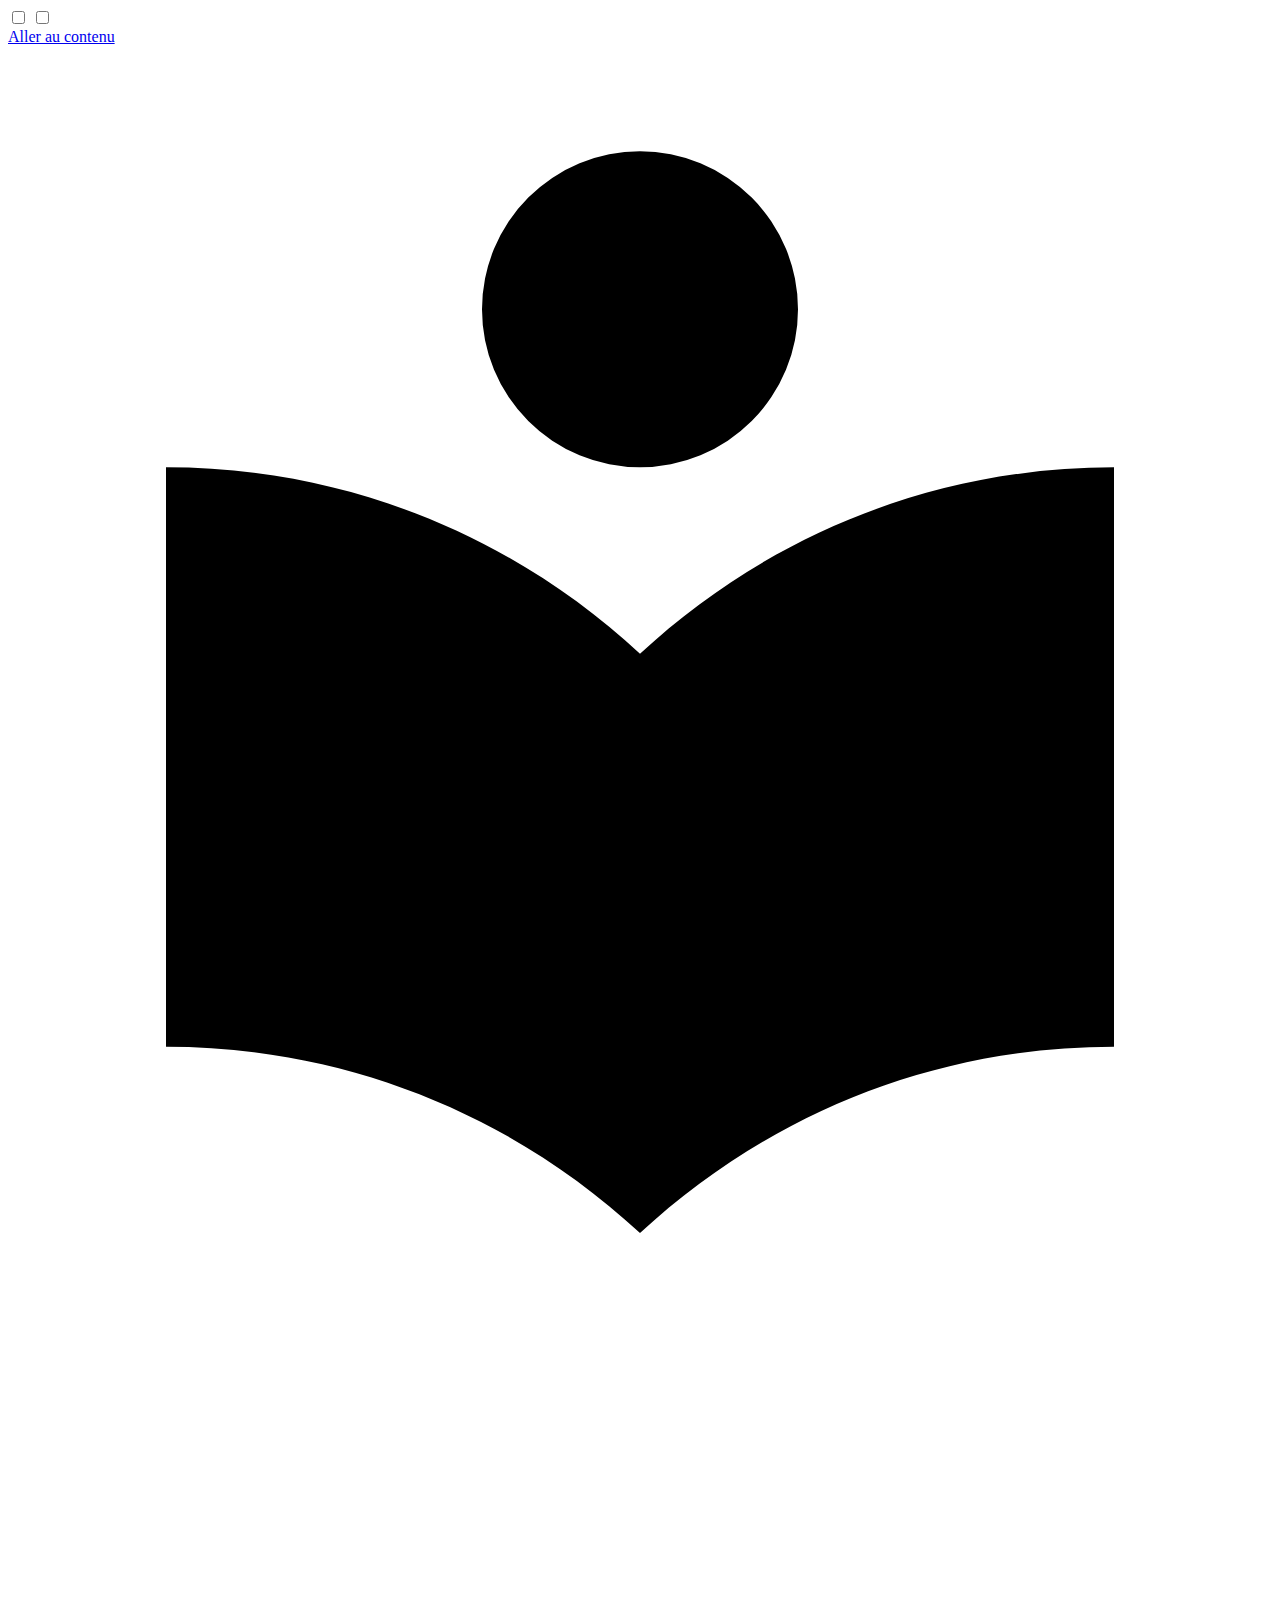
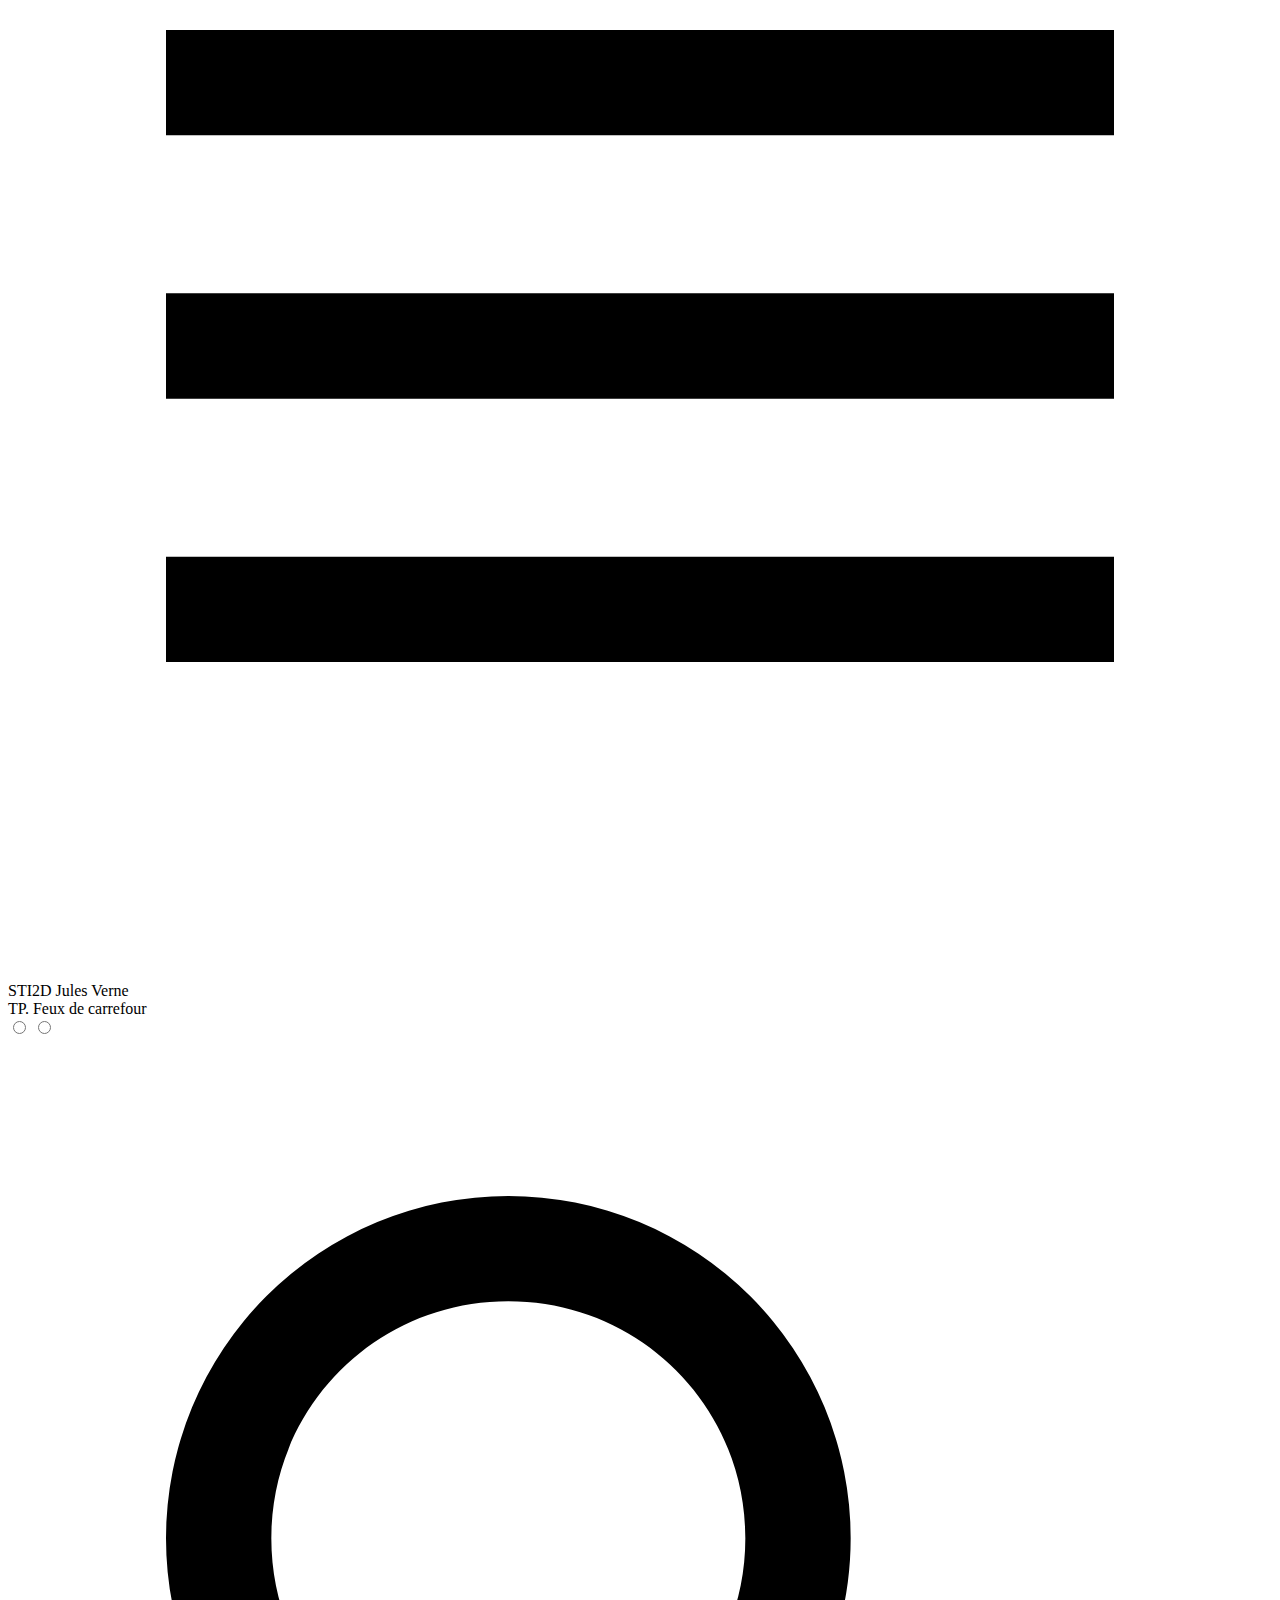
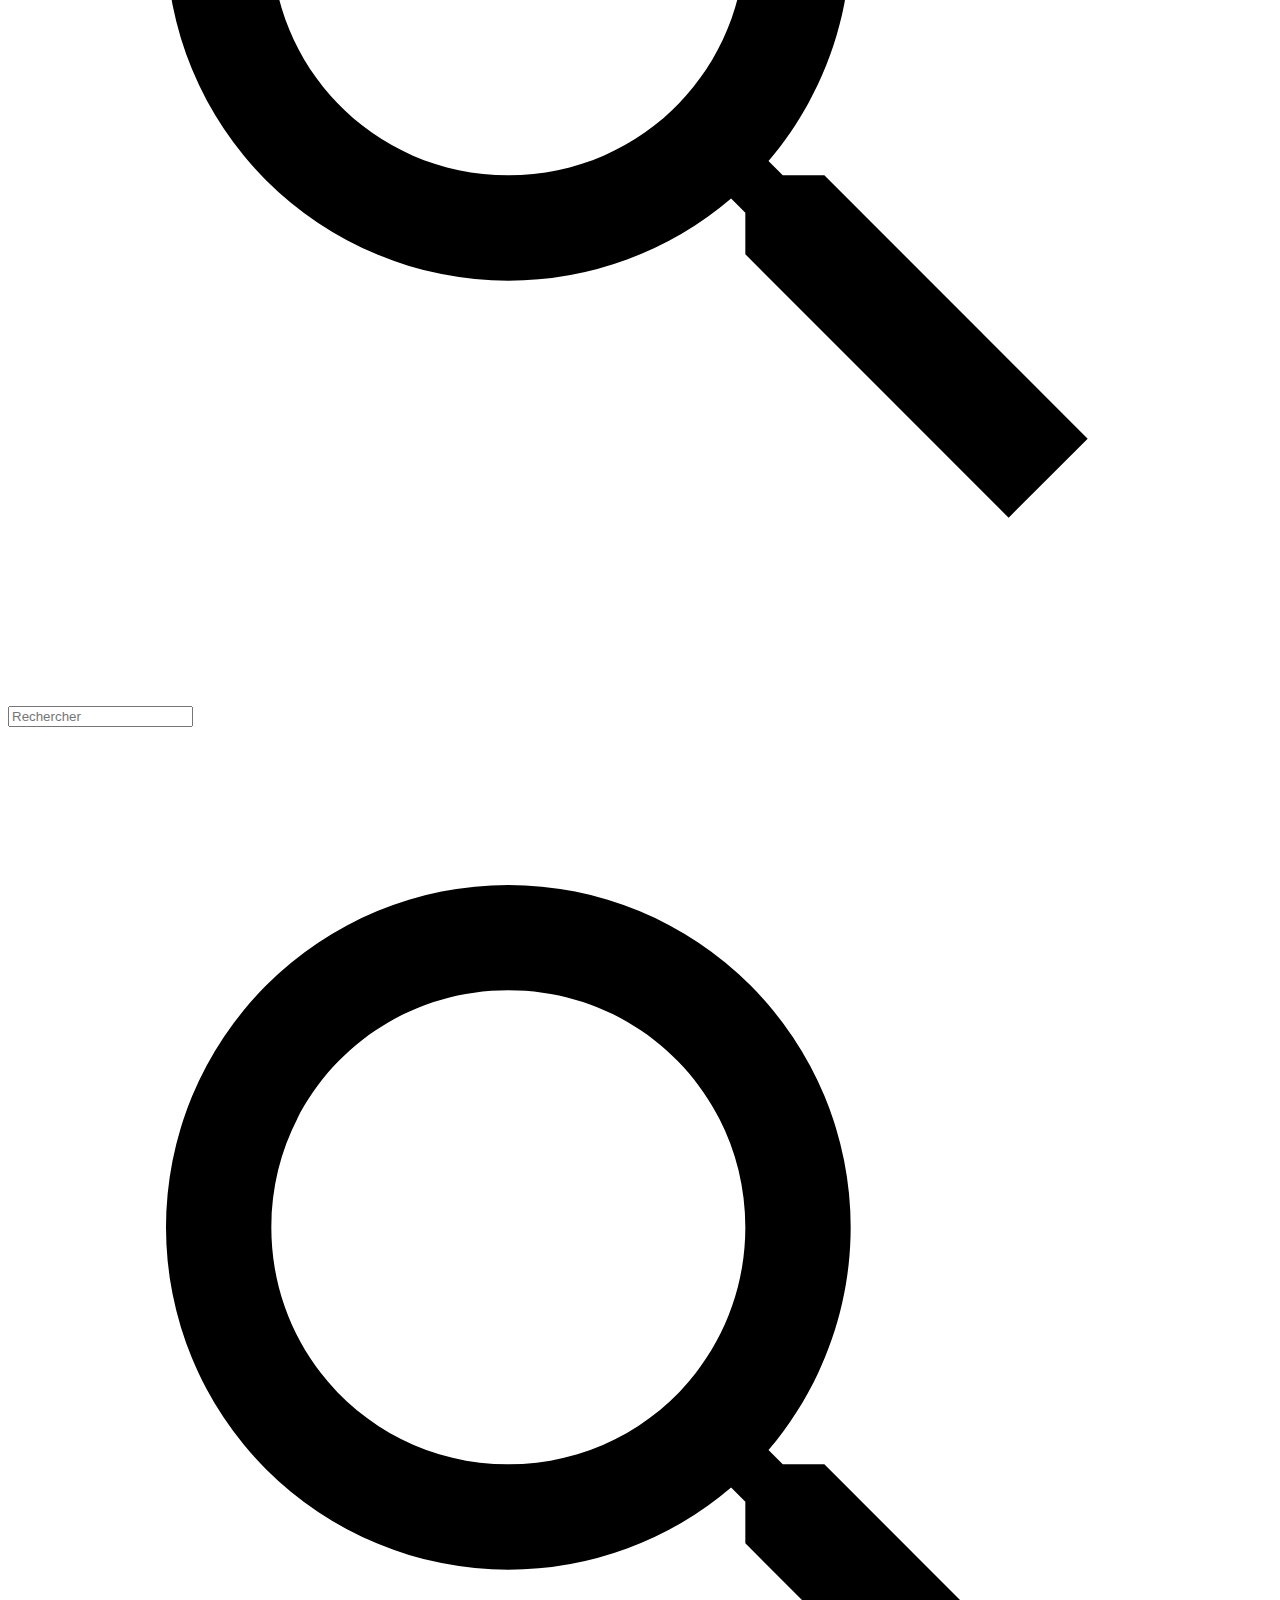
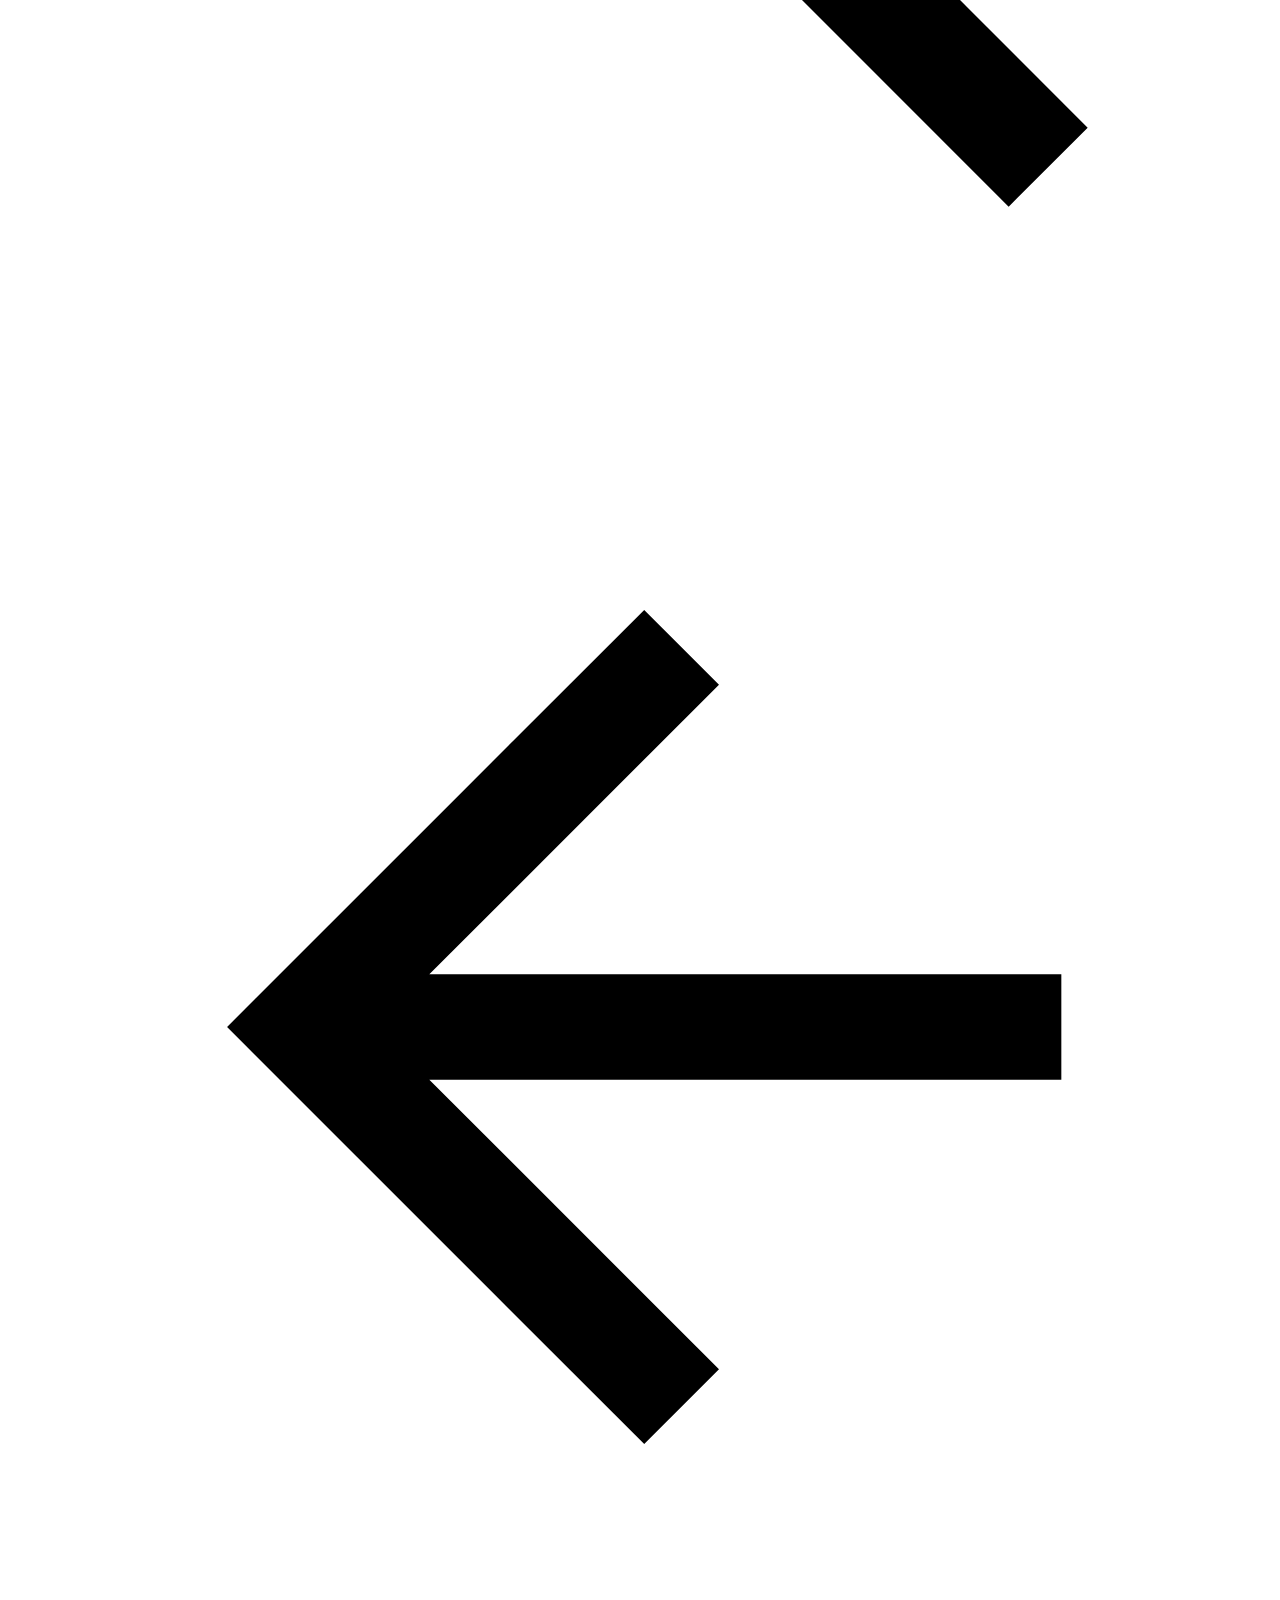
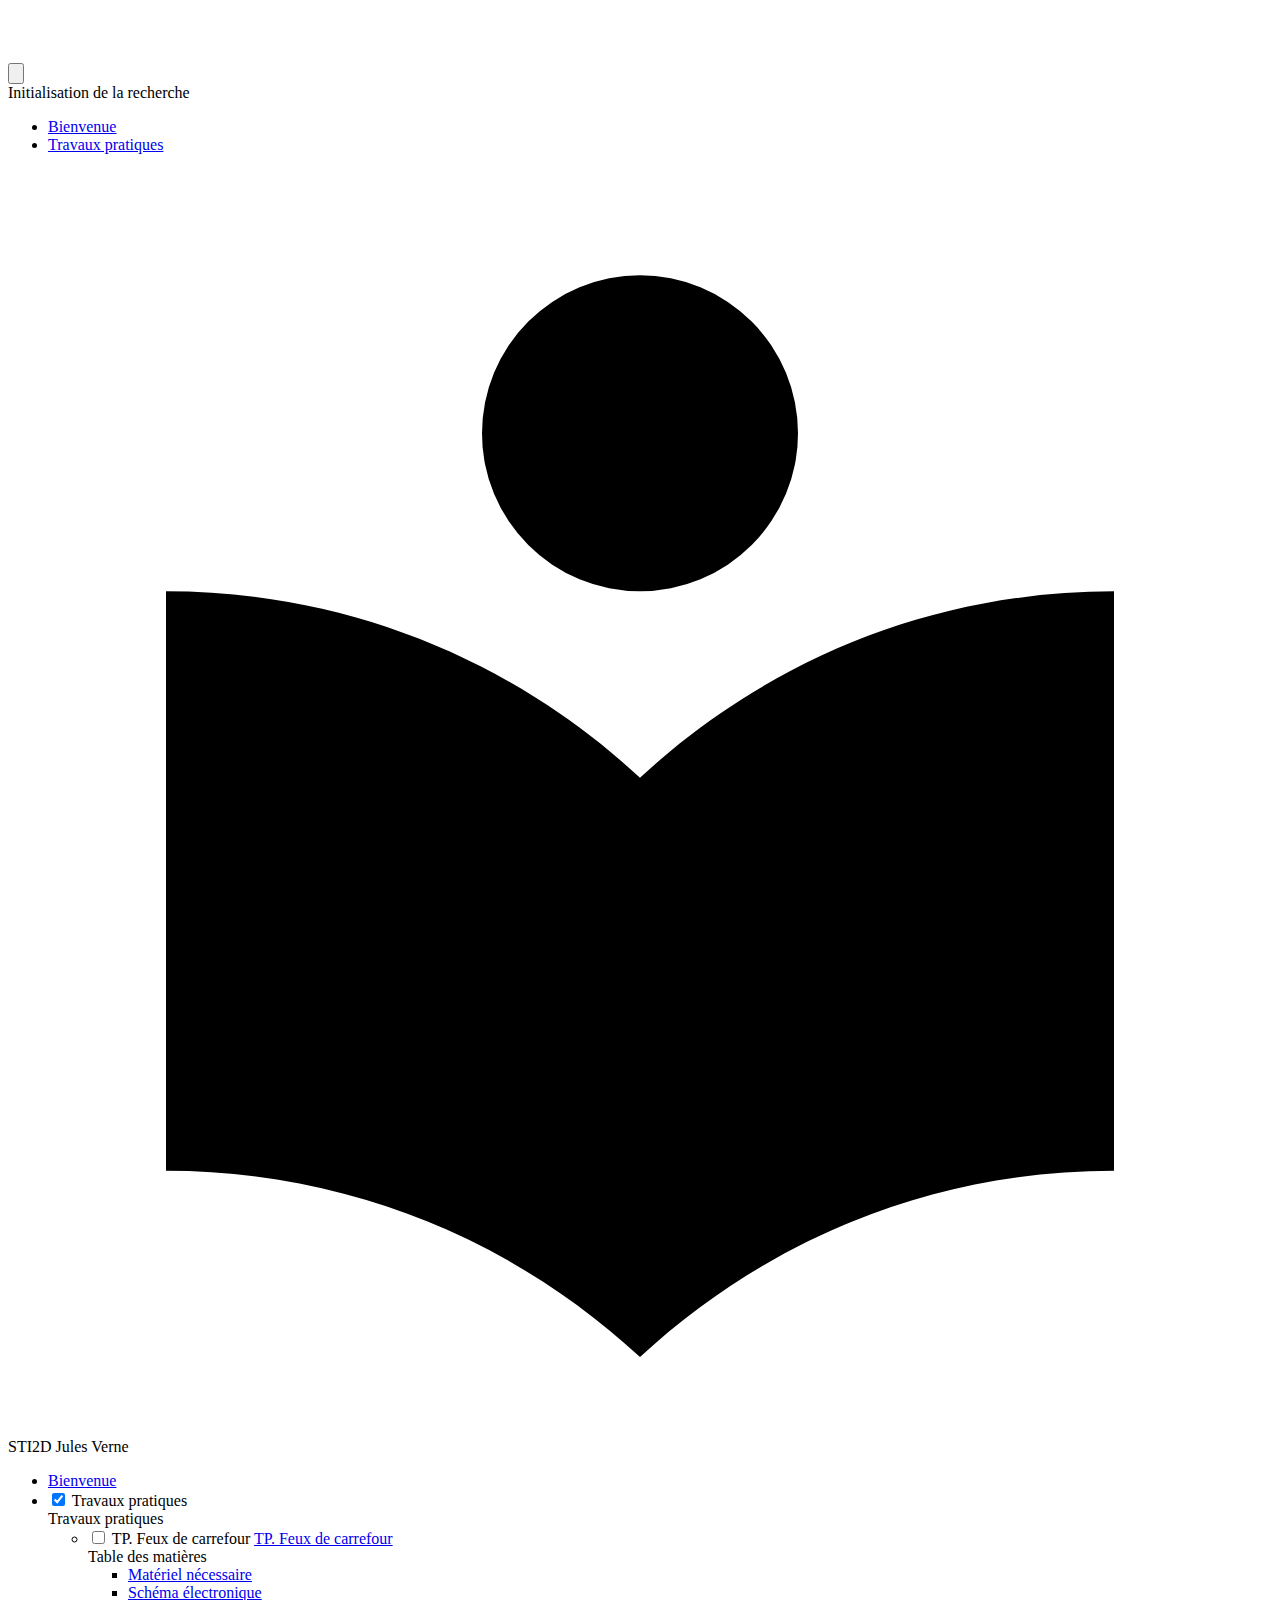
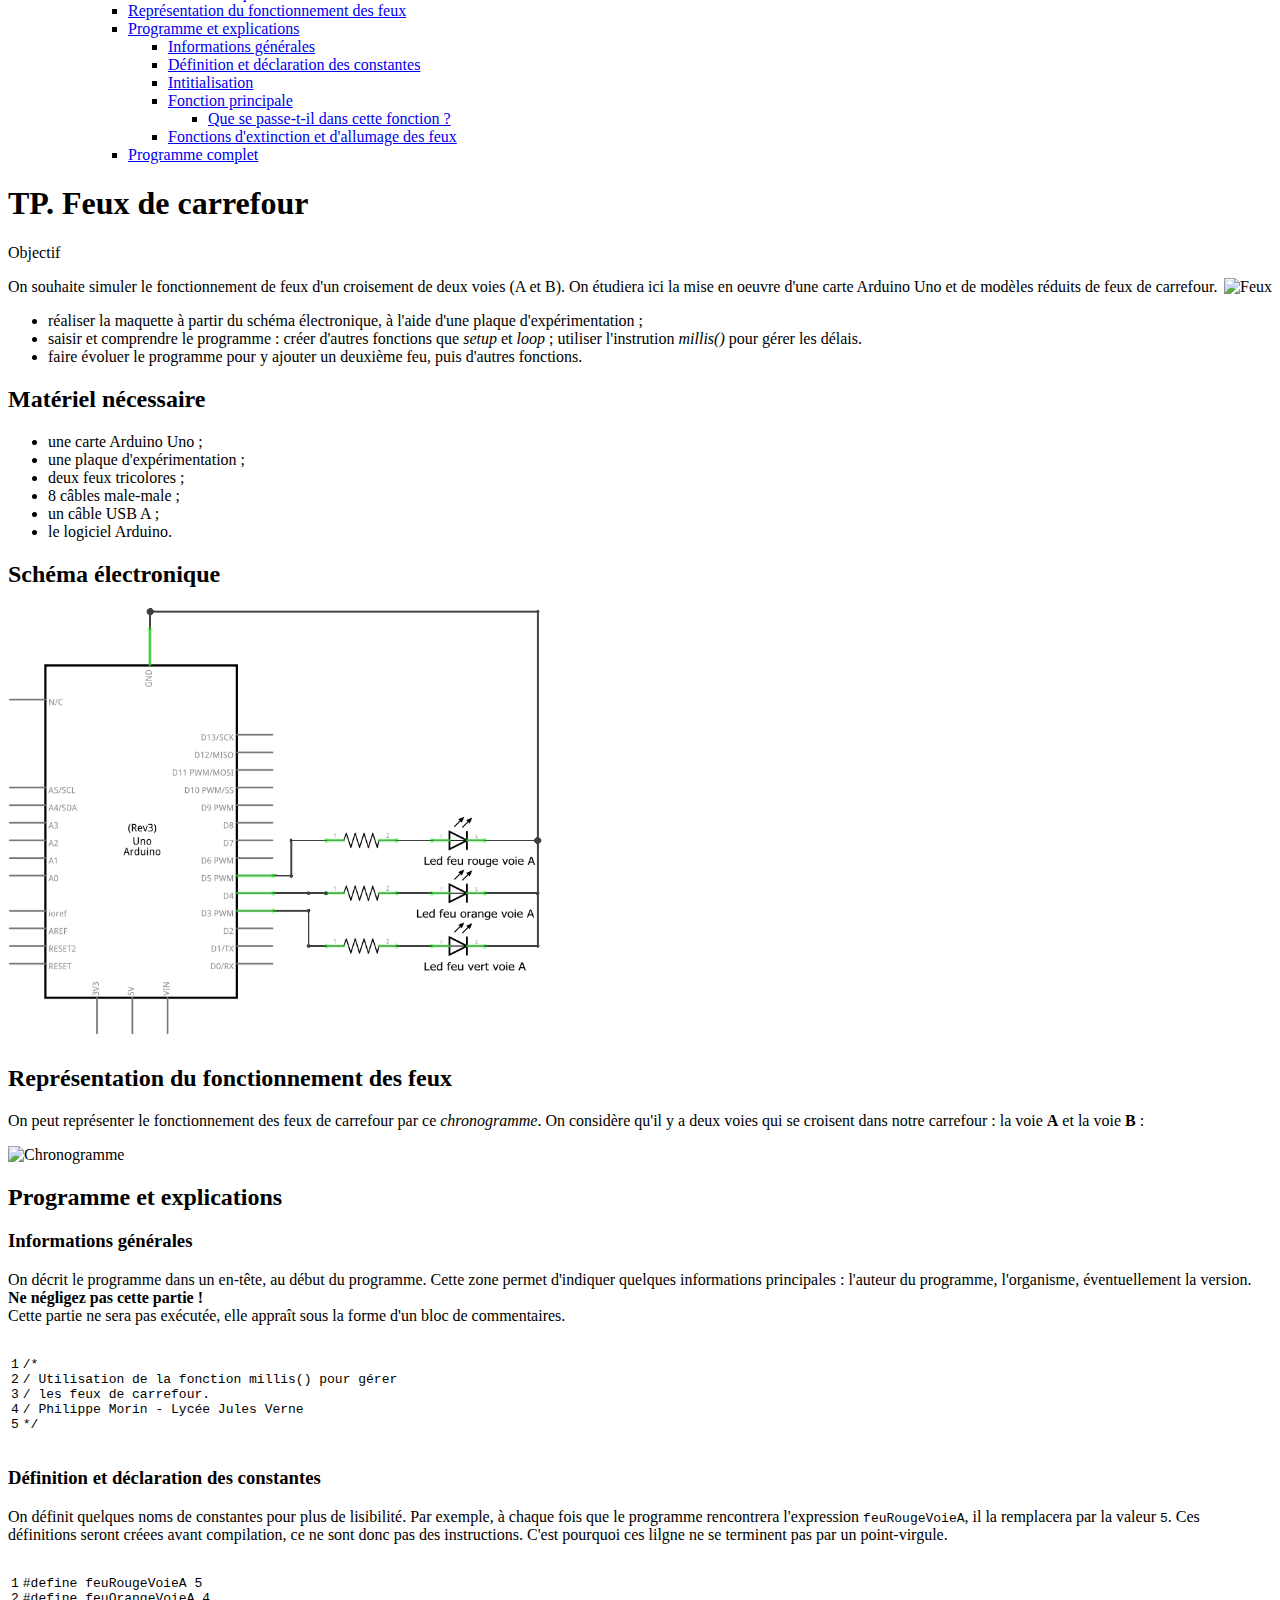
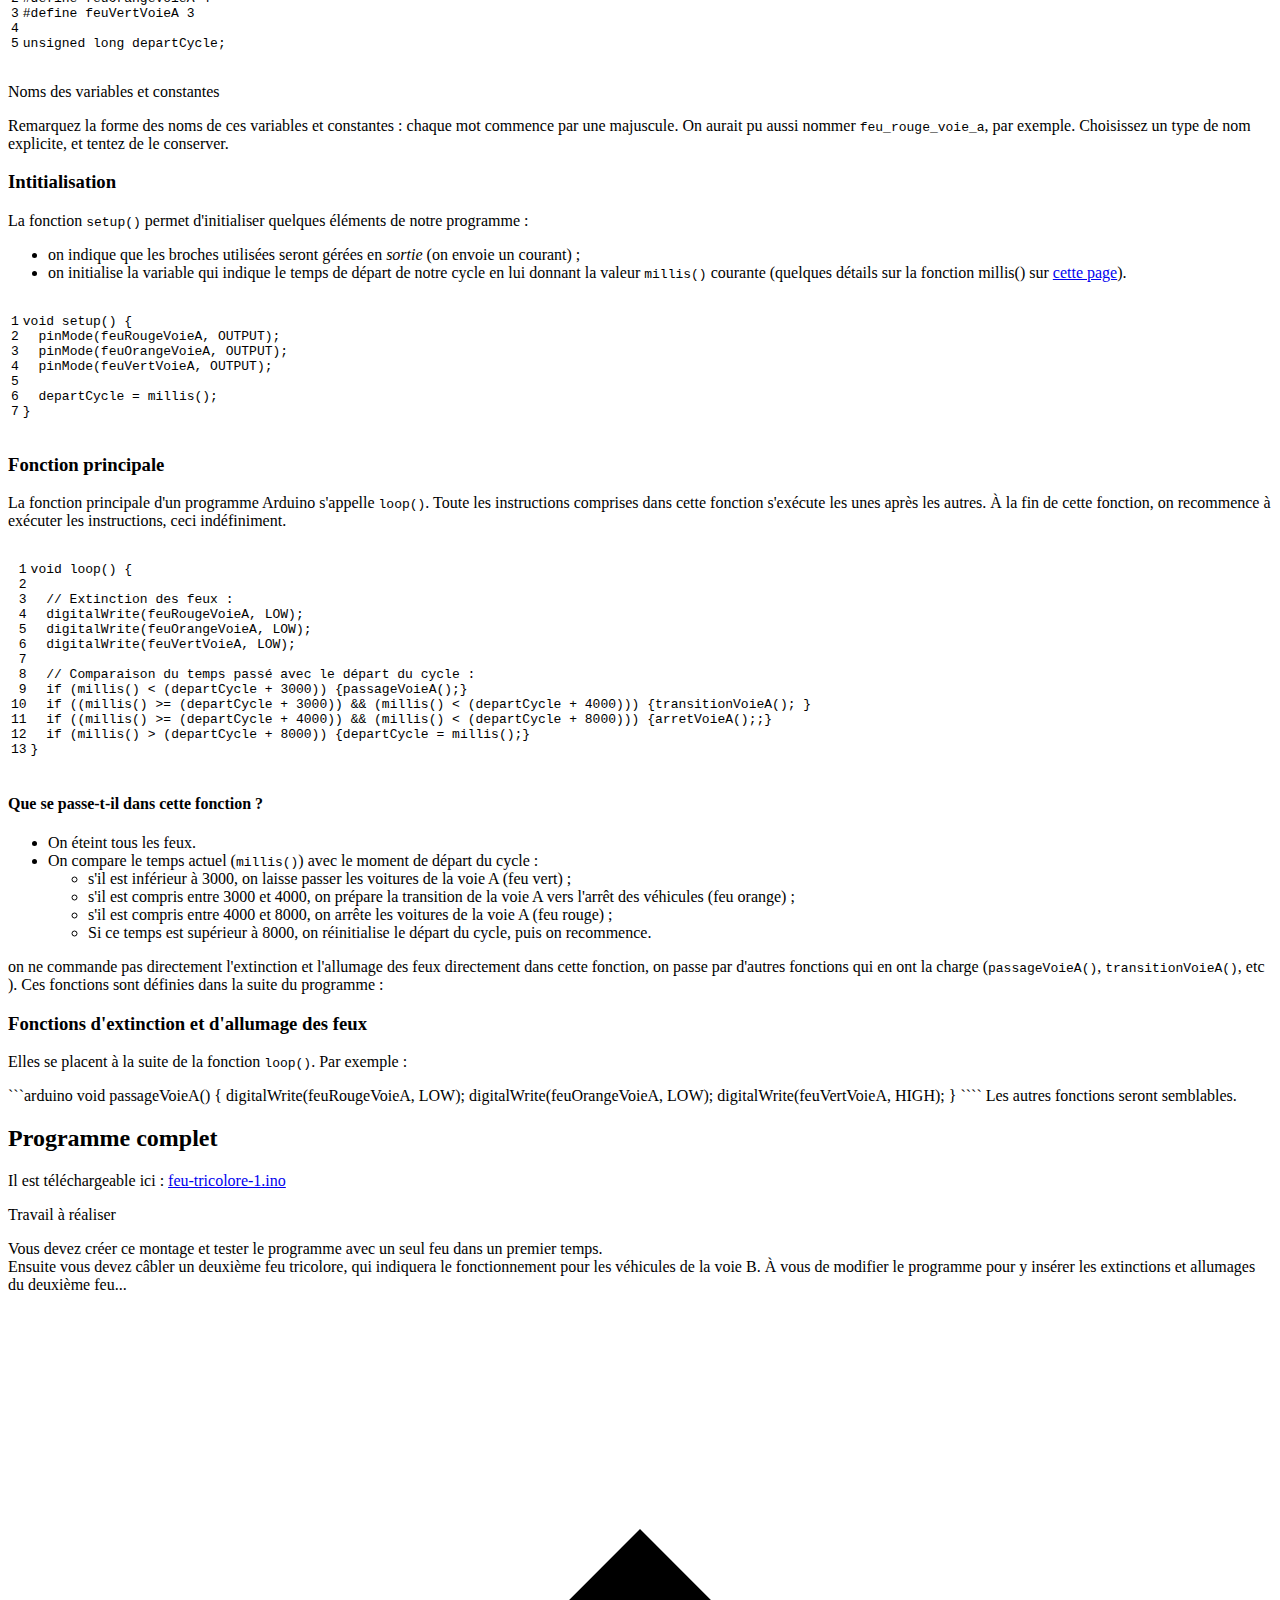
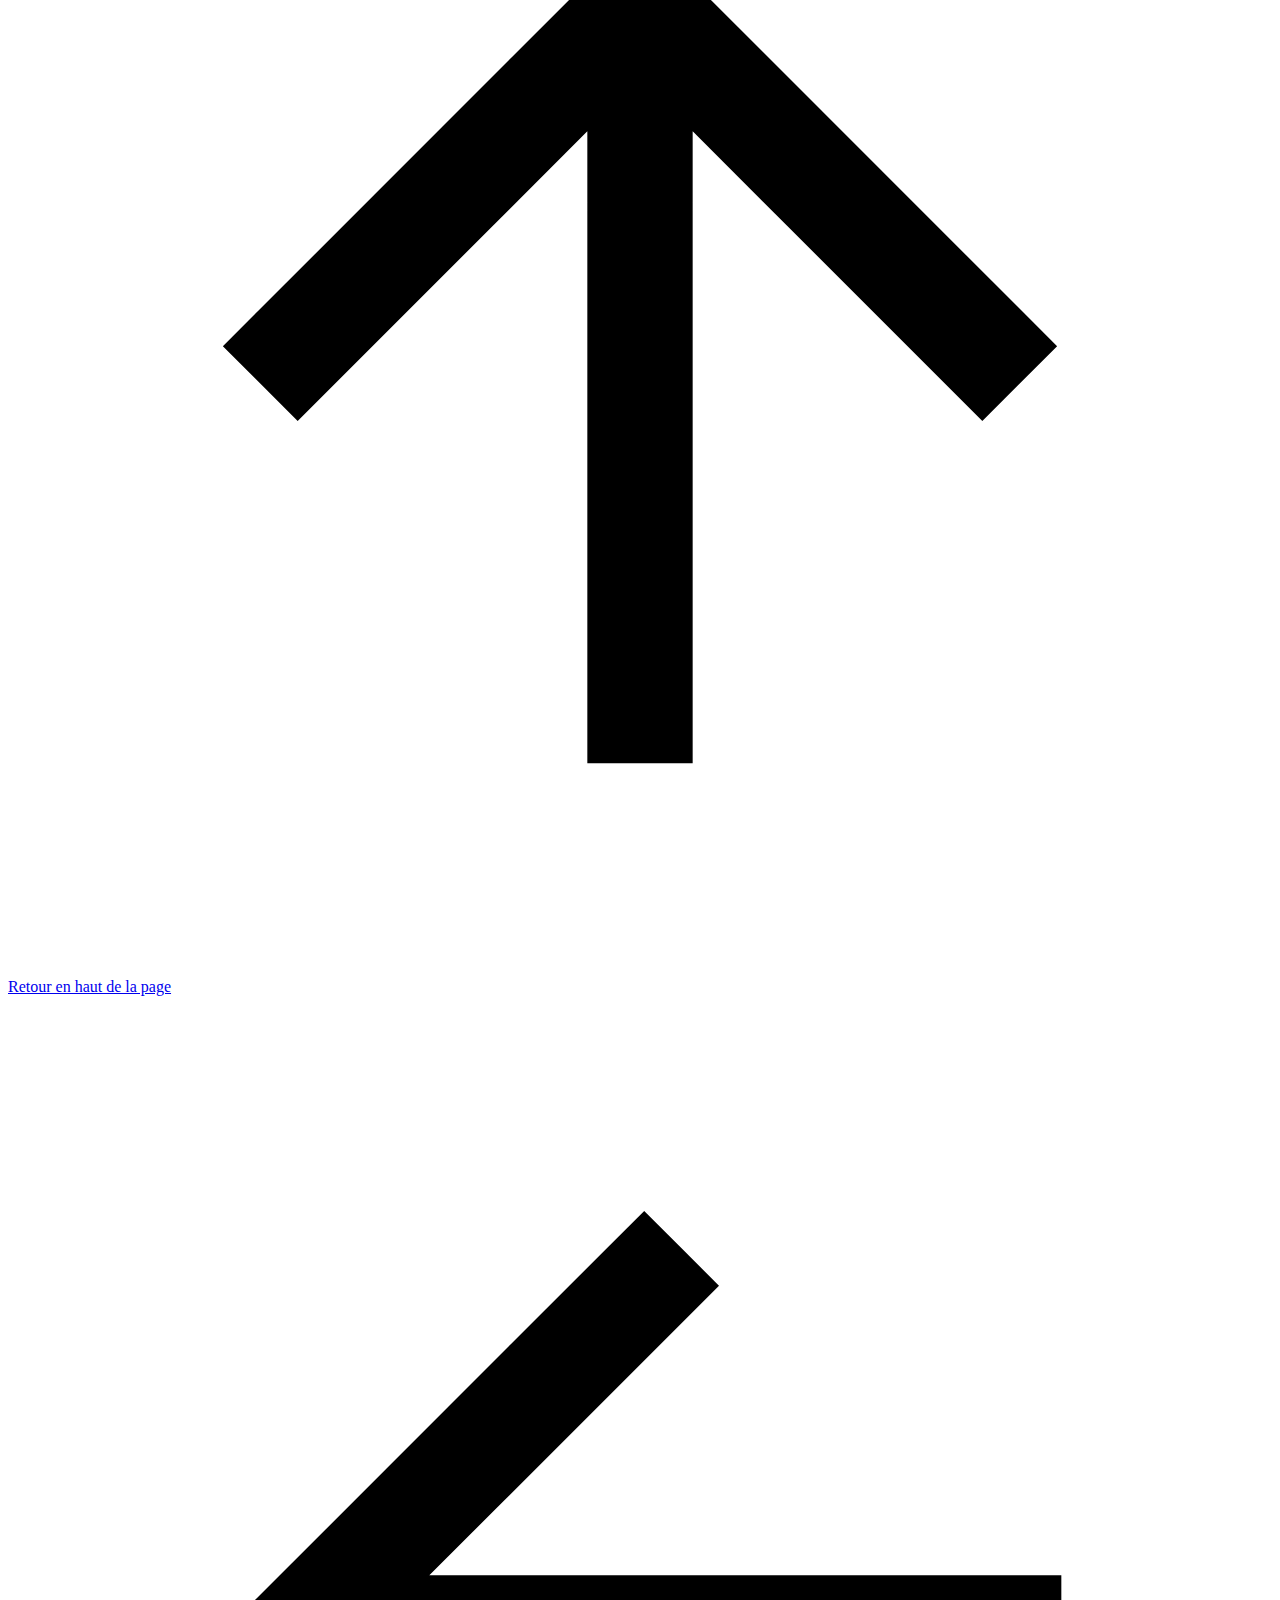
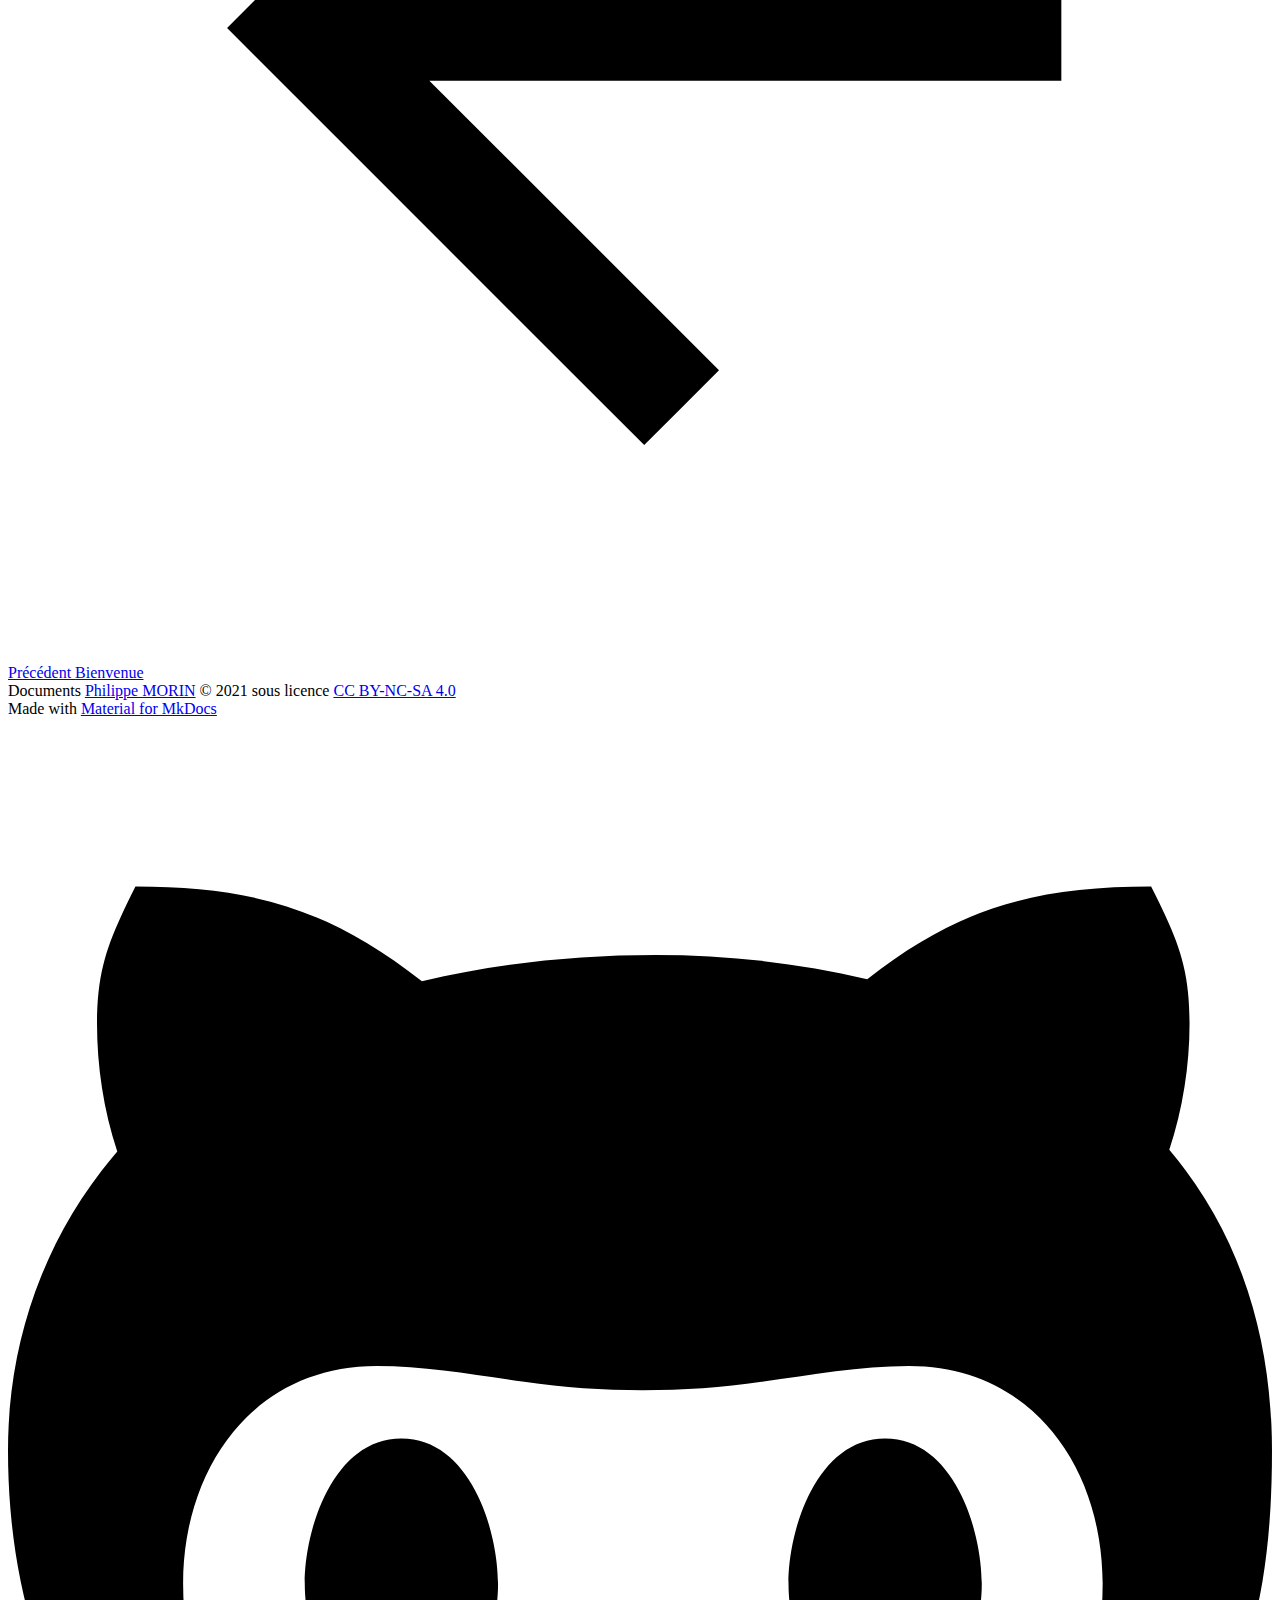
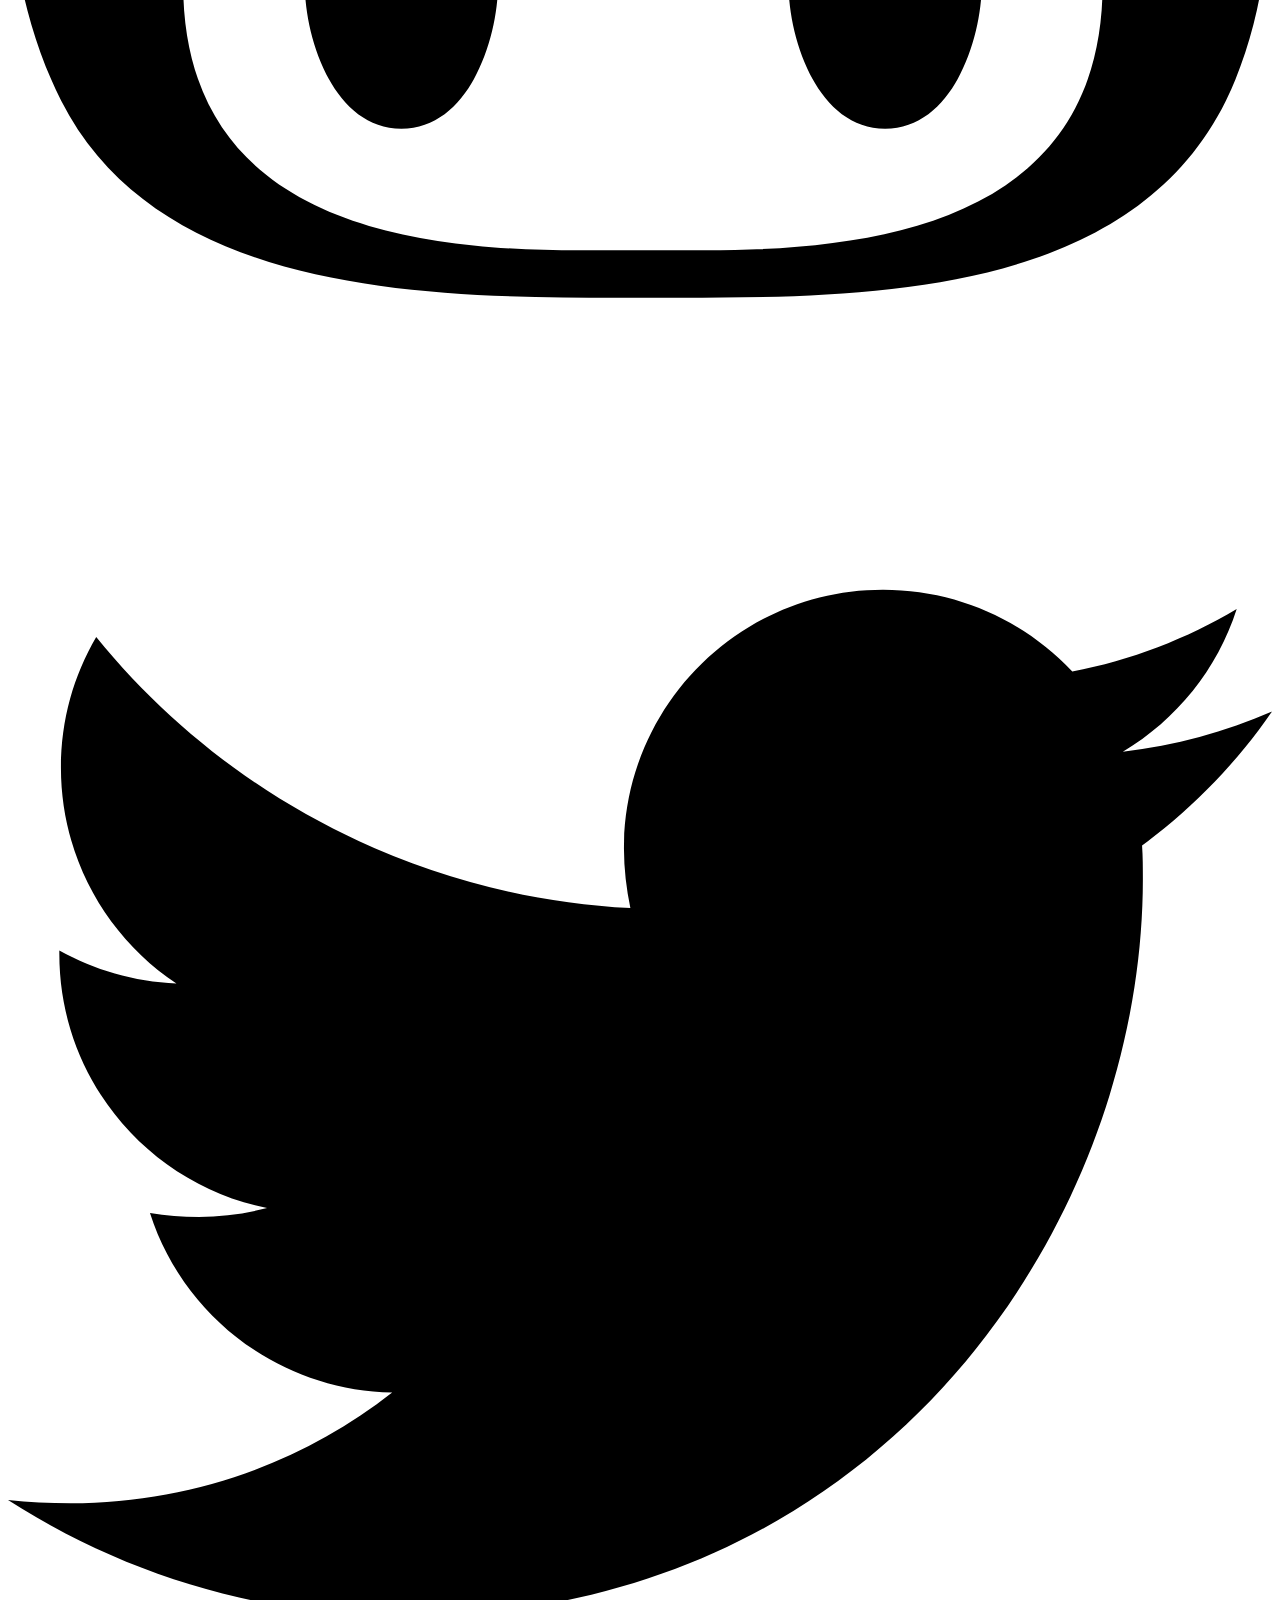
==== commit b8a0e373: "Deployed 974b81e with MkDocs version: 1.2.3" ====
--- a/Travaux pratiques/TP-feux-de-carrefour/index.html
+++ b/Travaux pratiques/TP-feux-de-carrefour/index.html
@@ -29,8 +29,8 @@
       
         
         <link rel="preconnect" href="https://fonts.gstatic.com" crossorigin>
-        <link rel="stylesheet" href="https://fonts.googleapis.com/css?family=PT+Sans:300,400,400i,700%7C&display=fallback">
-        <style>:root{--md-text-font:"PT Sans";--md-code-font:""}</style>
+        <link rel="stylesheet" href="https://fonts.googleapis.com/css?family=Roboto:300,400,400i,700%7CRoboto+Mono&display=fallback">
+        <style>:root{--md-text-font:"Roboto";--md-code-font:"Roboto Mono"}</style>
       
     
     
@@ -363,14 +363,55 @@
 </li>
         
           <li class="md-nav__item">
+  <a href="#definition-et-declaration-des-constantes" class="md-nav__link">
+    Définition et déclaration des constantes
+  </a>
+  
+</li>
+        
+          <li class="md-nav__item">
   <a href="#intitialisation" class="md-nav__link">
     Intitialisation
   </a>
   
 </li>
         
+          <li class="md-nav__item">
+  <a href="#fonction-principale" class="md-nav__link">
+    Fonction principale
+  </a>
+  
+    <nav class="md-nav" aria-label="Fonction principale">
+      <ul class="md-nav__list">
+        
+          <li class="md-nav__item">
+  <a href="#que-se-passe-t-il-dans-cette-fonction" class="md-nav__link">
+    Que se passe-t-il dans cette fonction ?
+  </a>
+  
+</li>
+        
       </ul>
     </nav>
+  
+</li>
+        
+          <li class="md-nav__item">
+  <a href="#fonctions-dextinction-et-dallumage-des-feux" class="md-nav__link">
+    Fonctions d'extinction et d'allumage des feux
+  </a>
+  
+</li>
+        
+      </ul>
+    </nav>
+  
+</li>
+      
+        <li class="md-nav__item">
+  <a href="#programme-complet" class="md-nav__link">
+    Programme complet
+  </a>
   
 </li>
       
@@ -443,7 +484,29 @@
 <span class="cm">*/</span><span class="w"></span>
 </code></pre></div>
 </td></tr></table>
+<h3 id="definition-et-declaration-des-constantes">Définition et déclaration des constantes</h3>
+<p>On définit quelques noms de constantes pour plus de lisibilité. Par exemple, à chaque fois que le programme rencontrera l'expression <code>feuRougeVoieA</code>, il la remplacera par la valeur <code>5</code>. Ces définitions seront créees avant compilation, ce ne sont donc pas des instructions. C'est pourquoi ces lilgne ne se terminent pas par un point-virgule.</p>
+<table class="highlighttable"><tr><td class="linenos"><div class="linenodiv"><pre><span></span><span class="normal">1</span>
+<span class="normal">2</span>
+<span class="normal">3</span>
+<span class="normal">4</span>
+<span class="normal">5</span></pre></div></td><td class="code"><div class="highlight"><pre><span></span><code><span class="cp">#define feuRougeVoieA 5</span>
+<span class="cp">#define feuOrangeVoieA 4</span>
+<span class="cp">#define feuVertVoieA 3</span>
+
+<span class="kr">unsigned</span><span class="w"> </span><span class="kr">long</span><span class="w"> </span><span class="n">departCycle</span><span class="p">;</span><span class="w"></span>
+</code></pre></div>
+</td></tr></table>
+<div class="admonition note">
+<p class="admonition-title">Noms des variables et constantes</p>
+<p>Remarquez la forme des noms de ces variables et constantes : chaque mot commence par une majuscule. On aurait pu aussi nommer <code>feu_rouge_voie_a</code>, par exemple. Choisissez un type de nom explicite, et tentez de le conserver.</p>
+</div>
 <h3 id="intitialisation">Intitialisation</h3>
+<p>La fonction <code>setup()</code> permet d'initialiser quelques éléments de notre programme :</p>
+<ul>
+<li>on indique que les broches utilisées seront gérées en <em>sortie</em> (on envoie un courant) ;</li>
+<li>on initialise la variable qui indique le temps de départ de notre cycle en lui donnant la valeur <code>millis()</code> courante (quelques détails sur la fonction millis() sur <a href="https://arduino-france.site/millis-arduino/" target="_blank">cette page</a>). </li>
+</ul>
 <table class="highlighttable"><tr><td class="linenos"><div class="linenodiv"><pre><span></span><span class="normal">1</span>
 <span class="normal">2</span>
 <span class="normal">3</span>
@@ -459,6 +522,64 @@
 <span class="p">}</span><span class="w"></span>
 </code></pre></div>
 </td></tr></table>
+<h3 id="fonction-principale">Fonction principale</h3>
+<p>La fonction principale d'un programme Arduino s'appelle <code>loop()</code>. Toute les instructions comprises dans cette fonction s'exécute les unes après les autres. À la fin de cette fonction, on recommence à exécuter les instructions, ceci indéfiniment.</p>
+<table class="highlighttable"><tr><td class="linenos"><div class="linenodiv"><pre><span></span><span class="normal"> 1</span>
+<span class="normal"> 2</span>
+<span class="normal"> 3</span>
+<span class="normal"> 4</span>
+<span class="normal"> 5</span>
+<span class="normal"> 6</span>
+<span class="normal"> 7</span>
+<span class="normal"> 8</span>
+<span class="normal"> 9</span>
+<span class="normal">10</span>
+<span class="normal">11</span>
+<span class="normal">12</span>
+<span class="normal">13</span></pre></div></td><td class="code"><div class="highlight"><pre><span></span><code><span class="kr">void</span><span class="w"> </span><span class="nb">loop</span><span class="p">()</span><span class="w"> </span><span class="p">{</span><span class="w"></span>
+
+<span class="w">  </span><span class="c1">// Extinction des feux :</span>
+<span class="w">  </span><span class="nf">digitalWrite</span><span class="p">(</span><span class="n">feuRougeVoieA</span><span class="p">,</span><span class="w"> </span><span class="kr">LOW</span><span class="p">);</span><span class="w"></span>
+<span class="w">  </span><span class="nf">digitalWrite</span><span class="p">(</span><span class="n">feuOrangeVoieA</span><span class="p">,</span><span class="w"> </span><span class="kr">LOW</span><span class="p">);</span><span class="w"></span>
+<span class="w">  </span><span class="nf">digitalWrite</span><span class="p">(</span><span class="n">feuVertVoieA</span><span class="p">,</span><span class="w"> </span><span class="kr">LOW</span><span class="p">);</span><span class="w"></span>
+
+<span class="w">  </span><span class="c1">// Comparaison du temps passé avec le départ du cycle :</span>
+<span class="w">  </span><span class="k">if</span><span class="w"> </span><span class="p">(</span><span class="nf">millis</span><span class="p">()</span><span class="w"> </span><span class="o">&lt;</span><span class="w"> </span><span class="p">(</span><span class="n">departCycle</span><span class="w"> </span><span class="o">+</span><span class="w"> </span><span class="mi">3000</span><span class="p">))</span><span class="w"> </span><span class="p">{</span><span class="n">passageVoieA</span><span class="p">();}</span><span class="w">  </span>
+<span class="w">  </span><span class="k">if</span><span class="w"> </span><span class="p">((</span><span class="nf">millis</span><span class="p">()</span><span class="w"> </span><span class="o">&gt;=</span><span class="w"> </span><span class="p">(</span><span class="n">departCycle</span><span class="w"> </span><span class="o">+</span><span class="w"> </span><span class="mi">3000</span><span class="p">))</span><span class="w"> </span><span class="o">&amp;&amp;</span><span class="w"> </span><span class="p">(</span><span class="nf">millis</span><span class="p">()</span><span class="w"> </span><span class="o">&lt;</span><span class="w"> </span><span class="p">(</span><span class="n">departCycle</span><span class="w"> </span><span class="o">+</span><span class="w"> </span><span class="mi">4000</span><span class="p">)))</span><span class="w"> </span><span class="p">{</span><span class="n">transitionVoieA</span><span class="p">();</span><span class="w"> </span><span class="p">}</span><span class="w"></span>
+<span class="w">  </span><span class="k">if</span><span class="w"> </span><span class="p">((</span><span class="nf">millis</span><span class="p">()</span><span class="w"> </span><span class="o">&gt;=</span><span class="w"> </span><span class="p">(</span><span class="n">departCycle</span><span class="w"> </span><span class="o">+</span><span class="w"> </span><span class="mi">4000</span><span class="p">))</span><span class="w"> </span><span class="o">&amp;&amp;</span><span class="w"> </span><span class="p">(</span><span class="nf">millis</span><span class="p">()</span><span class="w"> </span><span class="o">&lt;</span><span class="w"> </span><span class="p">(</span><span class="n">departCycle</span><span class="w"> </span><span class="o">+</span><span class="w"> </span><span class="mi">8000</span><span class="p">)))</span><span class="w"> </span><span class="p">{</span><span class="n">arretVoieA</span><span class="p">();;}</span><span class="w"></span>
+<span class="w">  </span><span class="k">if</span><span class="w"> </span><span class="p">(</span><span class="nf">millis</span><span class="p">()</span><span class="w"> </span><span class="o">&gt;</span><span class="w"> </span><span class="p">(</span><span class="n">departCycle</span><span class="w"> </span><span class="o">+</span><span class="w"> </span><span class="mi">8000</span><span class="p">))</span><span class="w"> </span><span class="p">{</span><span class="n">departCycle</span><span class="w"> </span><span class="o">=</span><span class="w"> </span><span class="nf">millis</span><span class="p">();}</span><span class="w"></span>
+<span class="p">}</span><span class="w"></span>
+</code></pre></div>
+</td></tr></table>
+<h4 id="que-se-passe-t-il-dans-cette-fonction">Que se passe-t-il dans cette fonction ?</h4>
+<ul>
+<li>On éteint tous les feux.</li>
+<li>On compare le temps actuel (<code>millis()</code>) avec le moment de départ du cycle :<ul>
+<li>s'il est inférieur à 3000, on laisse passer les voitures de la voie A (feu vert) ;</li>
+<li>s'il est compris entre 3000 et 4000, on prépare la transition de la voie A vers l'arrêt des véhicules (feu orange) ;</li>
+<li>s'il est compris entre 4000 et 8000, on arrête les voitures de la voie A (feu rouge) ;</li>
+<li>Si ce temps est supérieur à 8000, on réinitialise le départ du cycle, puis on recommence.</li>
+</ul>
+</li>
+</ul>
+<p>on ne commande pas directement l'extinction et l'allumage des feux directement dans cette fonction, on passe par d'autres fonctions qui en ont la charge (<code>passageVoieA()</code>, <code>transitionVoieA()</code>, etc ). Ces fonctions sont définies dans la suite du programme :</p>
+<h3 id="fonctions-dextinction-et-dallumage-des-feux">Fonctions d'extinction et d'allumage des feux</h3>
+<p>Elles se placent à la suite de la fonction <code>loop()</code>. Par exemple :</p>
+<p>```arduino
+void passageVoieA() {
+  digitalWrite(feuRougeVoieA, LOW);
+  digitalWrite(feuOrangeVoieA, LOW);
+  digitalWrite(feuVertVoieA, HIGH);
+}
+````
+Les autres fonctions seront semblables.</p>
+<h2 id="programme-complet">Programme complet</h2>
+<p>Il est téléchargeable ici : <a href="../feu-tricolore-1/feu-tricolore-1.ino">feu-tricolore-1.ino</a></p>
+<div class="admonition bug">
+<p class="admonition-title">Travail à réaliser</p>
+<p>Vous devez créer ce montage et tester le programme avec un seul feu dans un premier temps.<br />
+Ensuite vous devez câbler un deuxième feu tricolore, qui indiquera le fonctionnement pour les véhicules de la voie B. À vous de modifier le programme pour y insérer les extinctions et allumages du deuxième feu...</p>
+</div>
 
               
             </article>
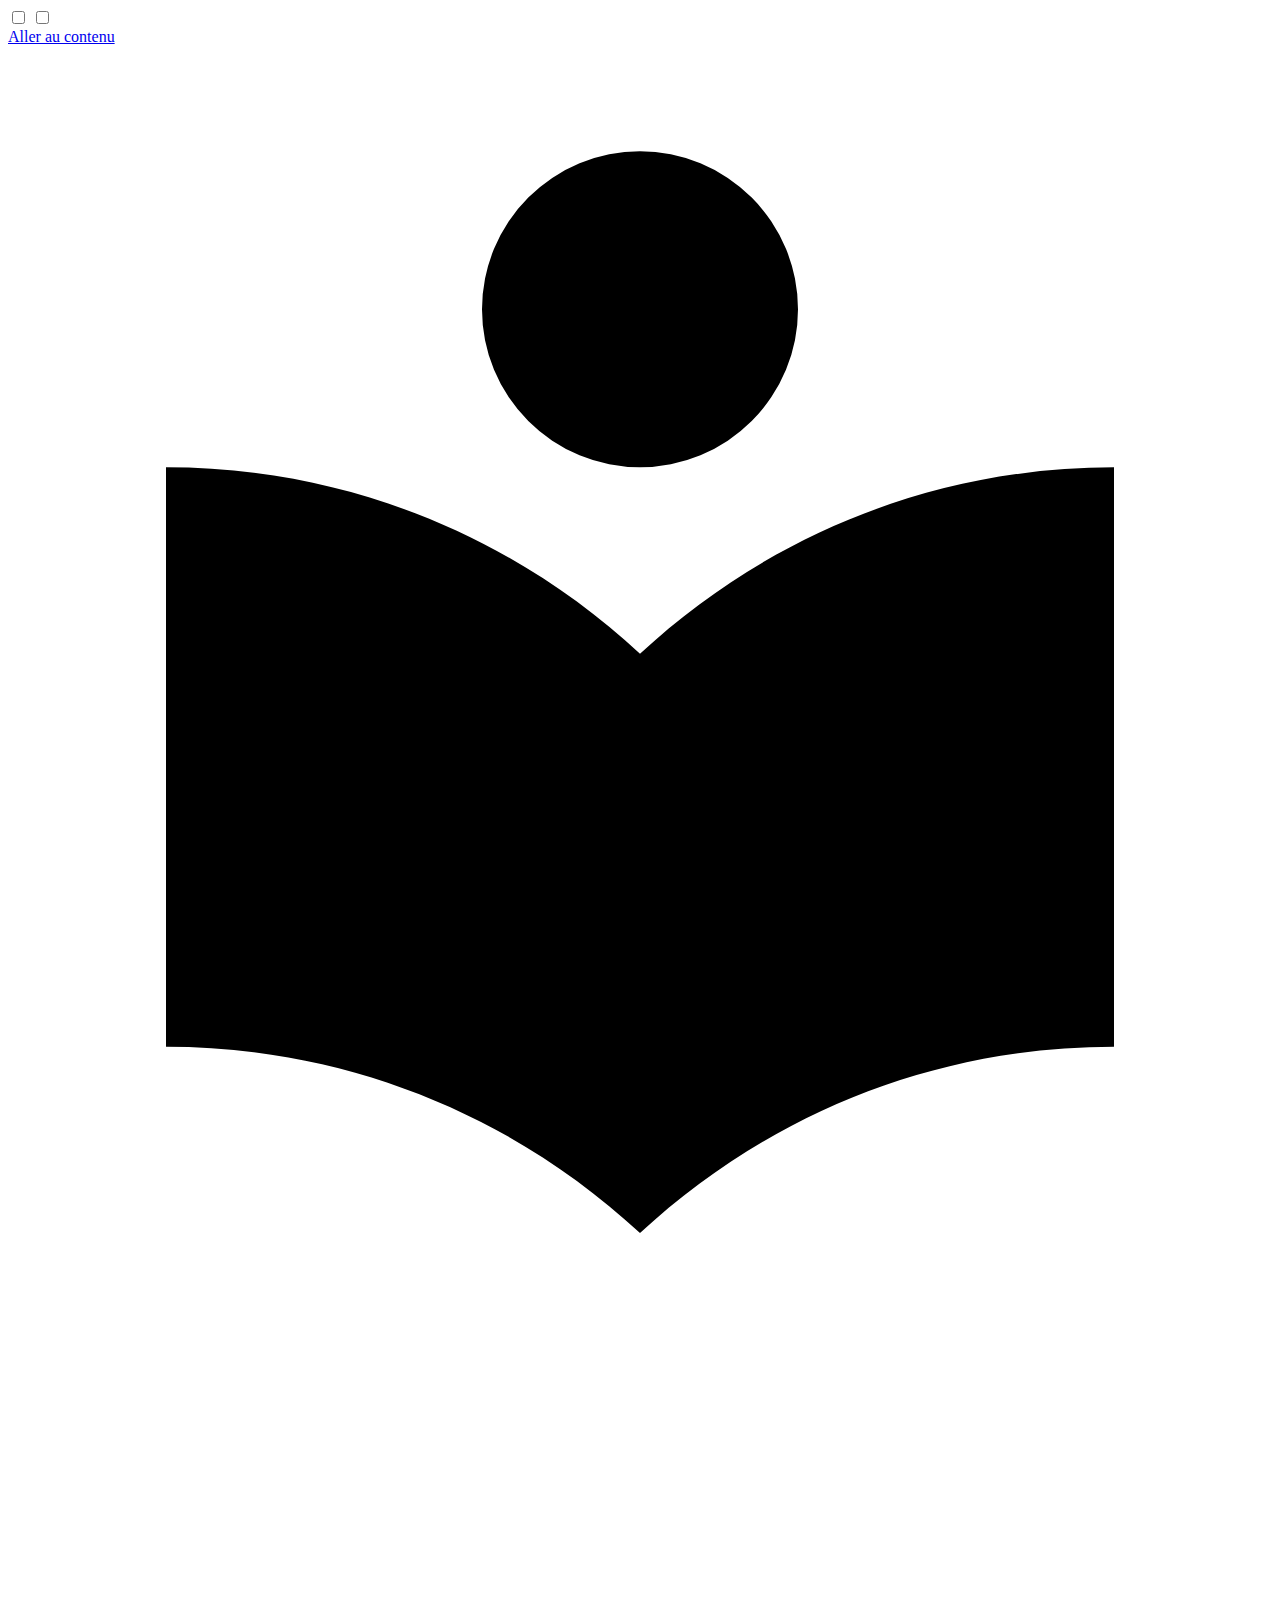
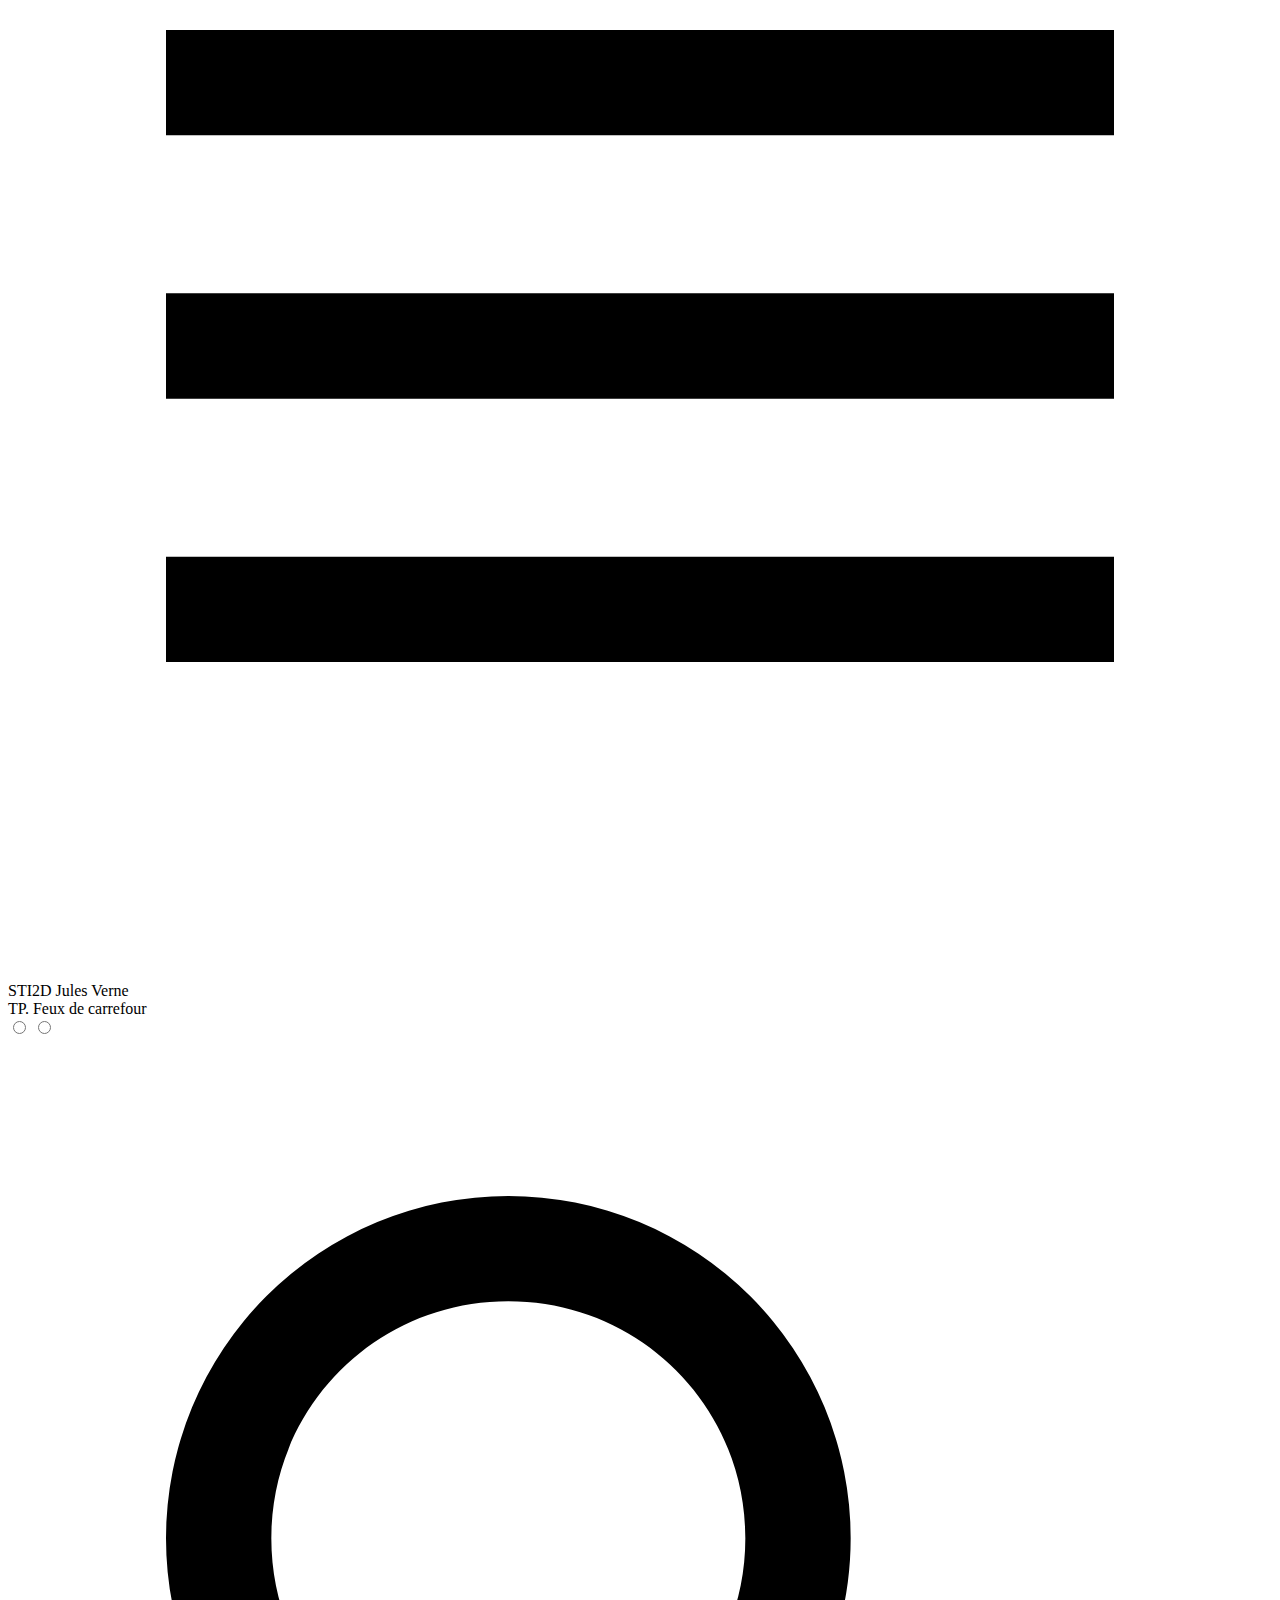
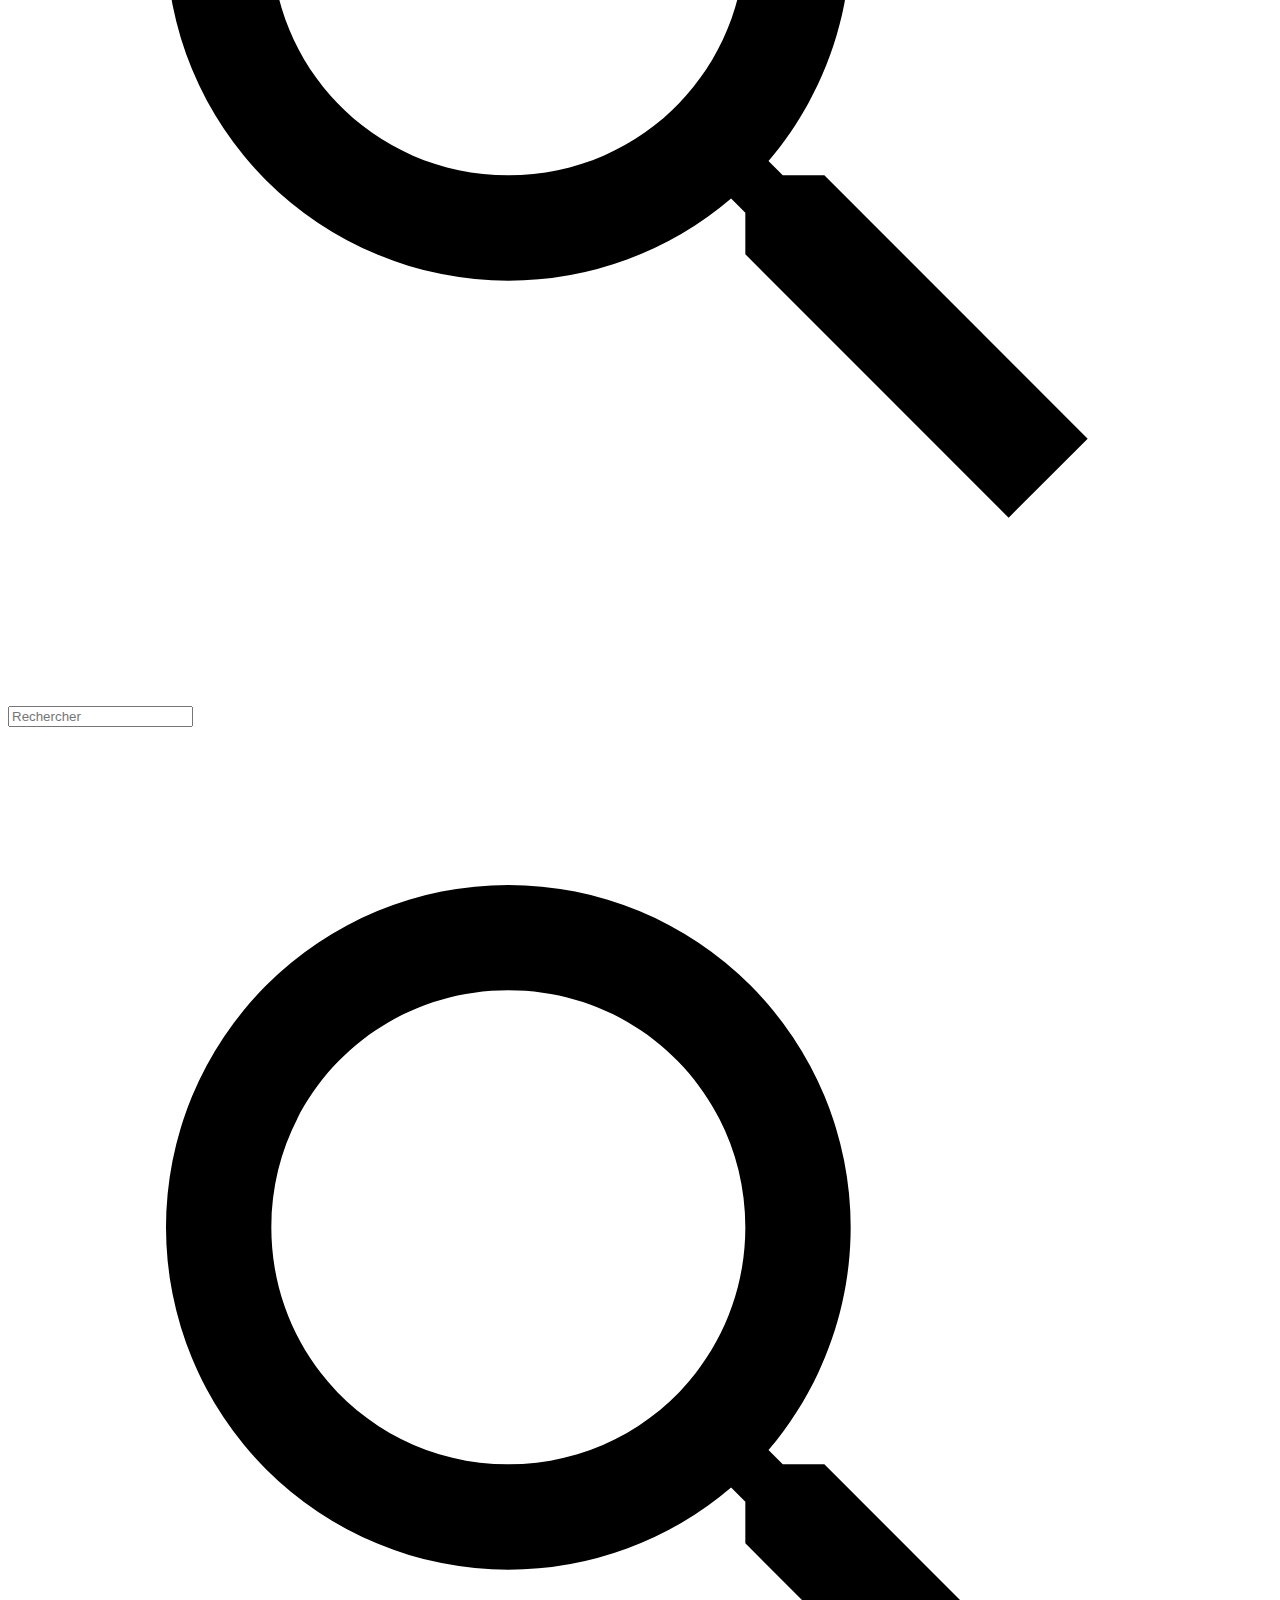
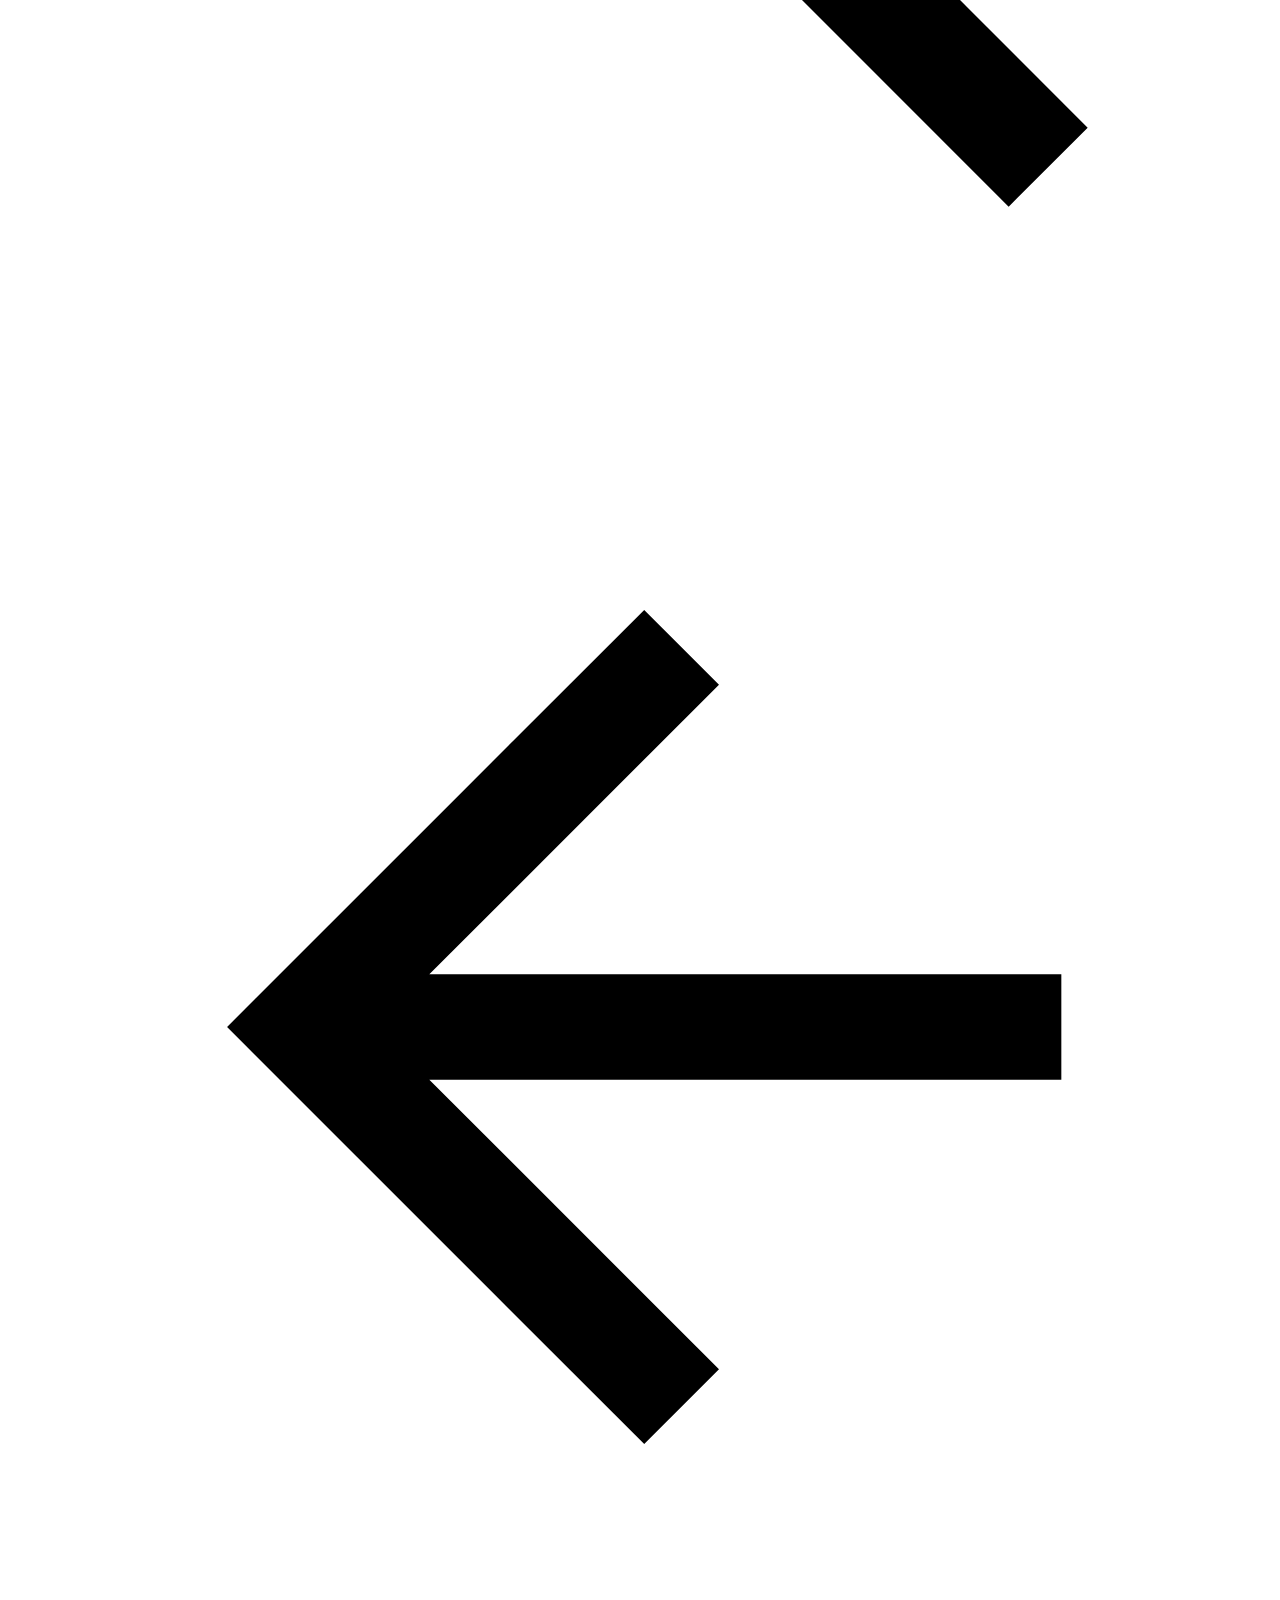
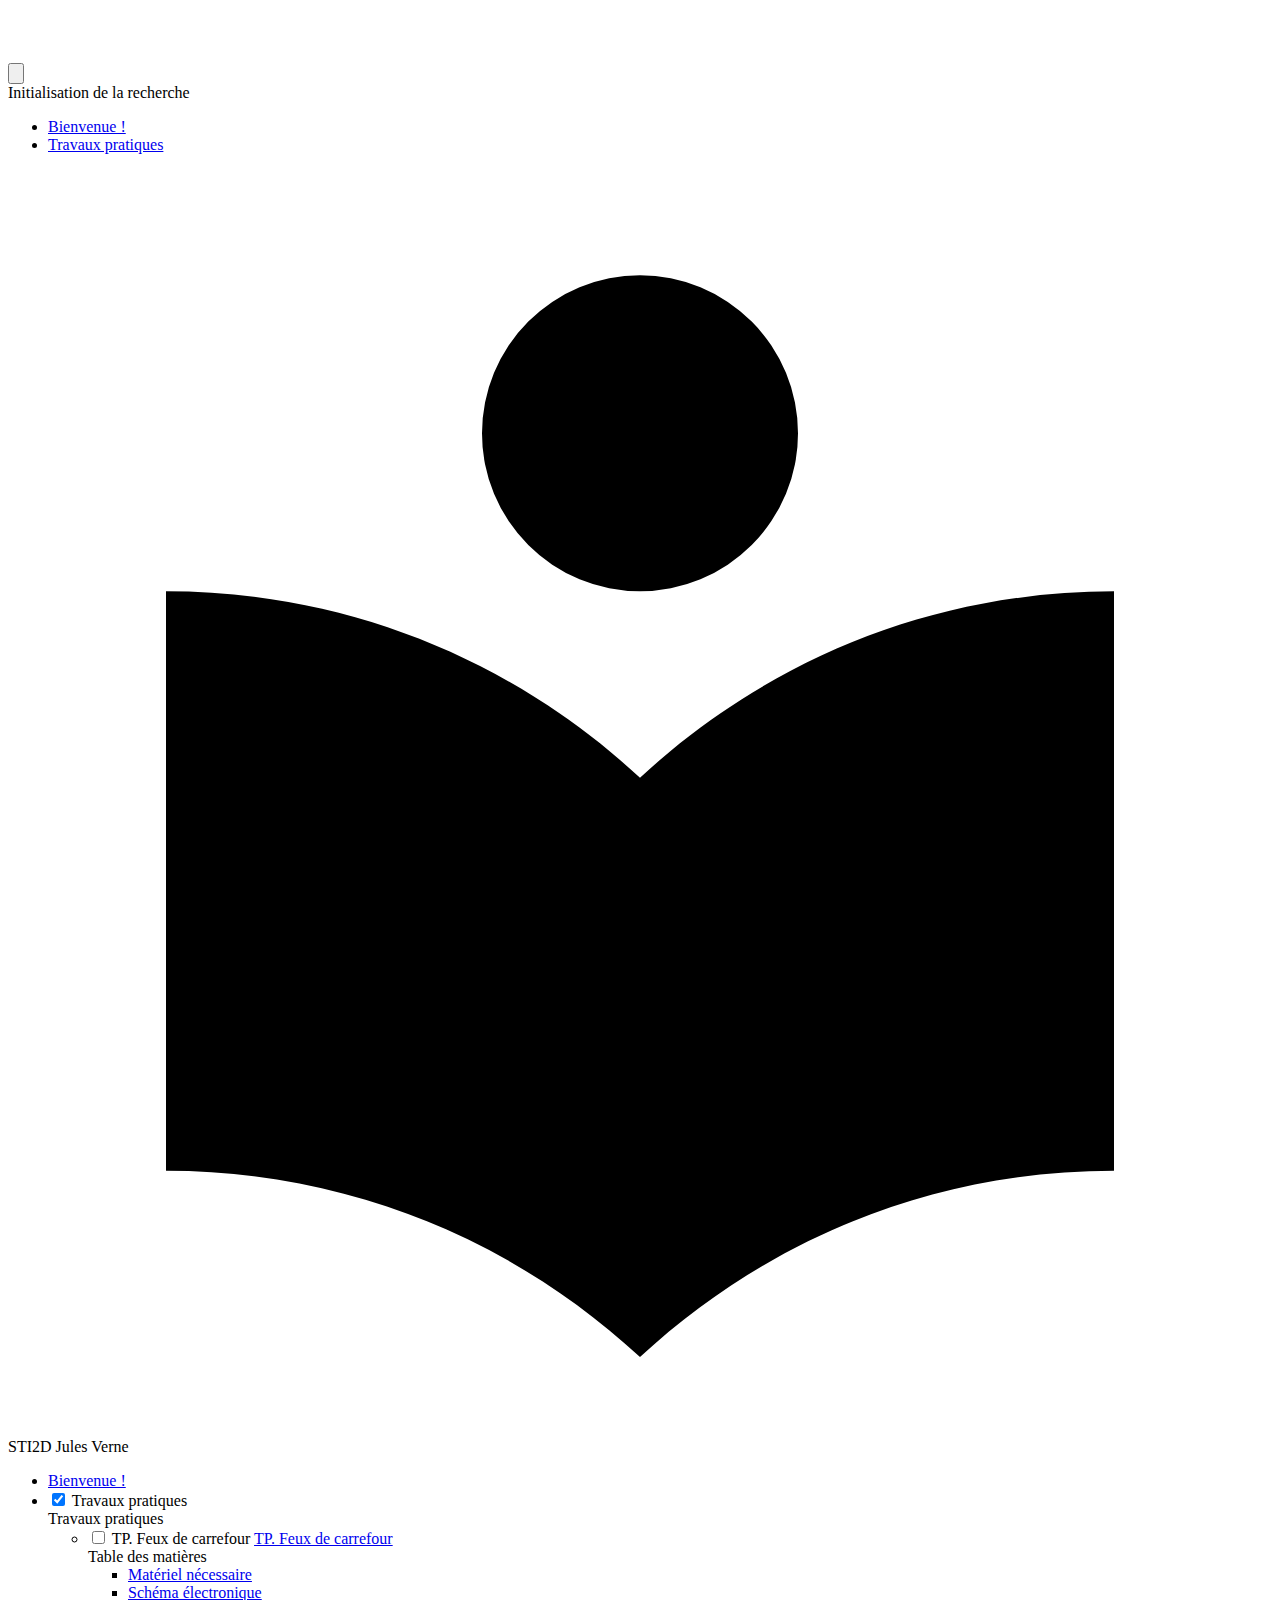
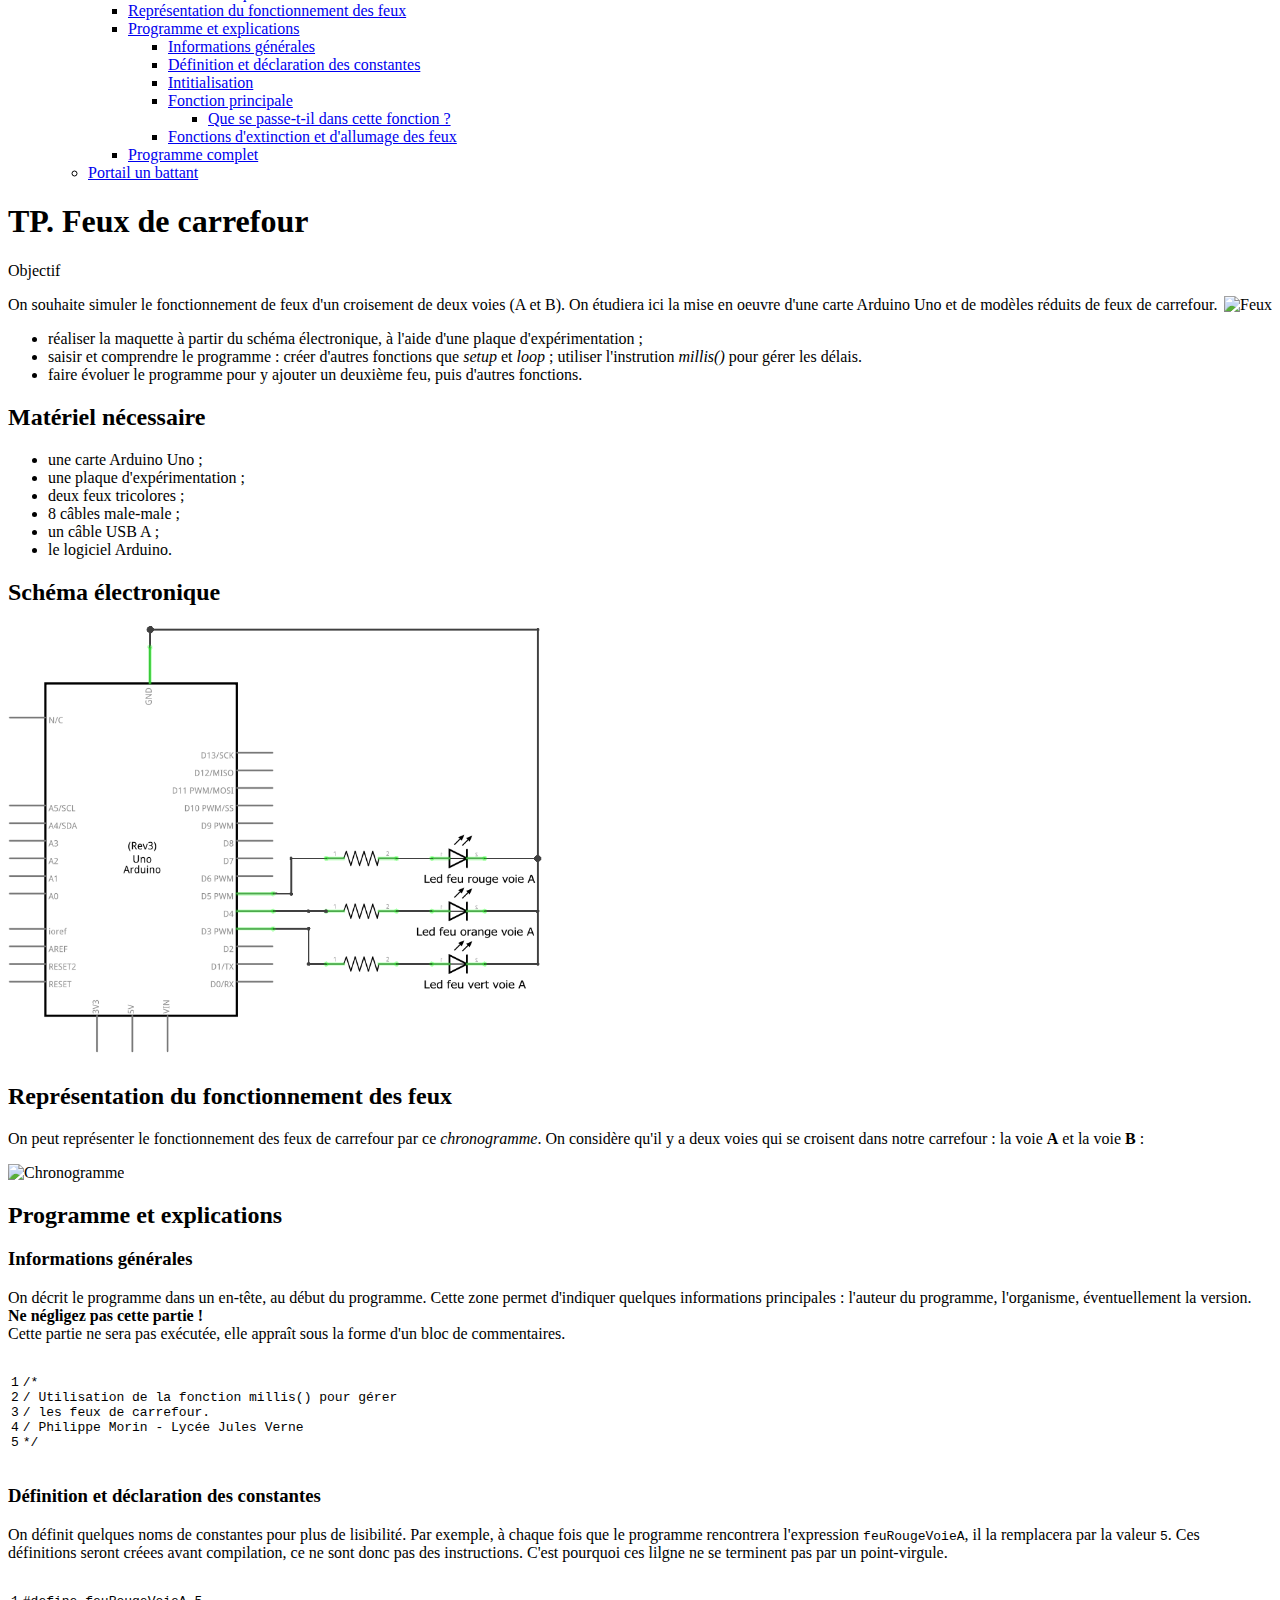
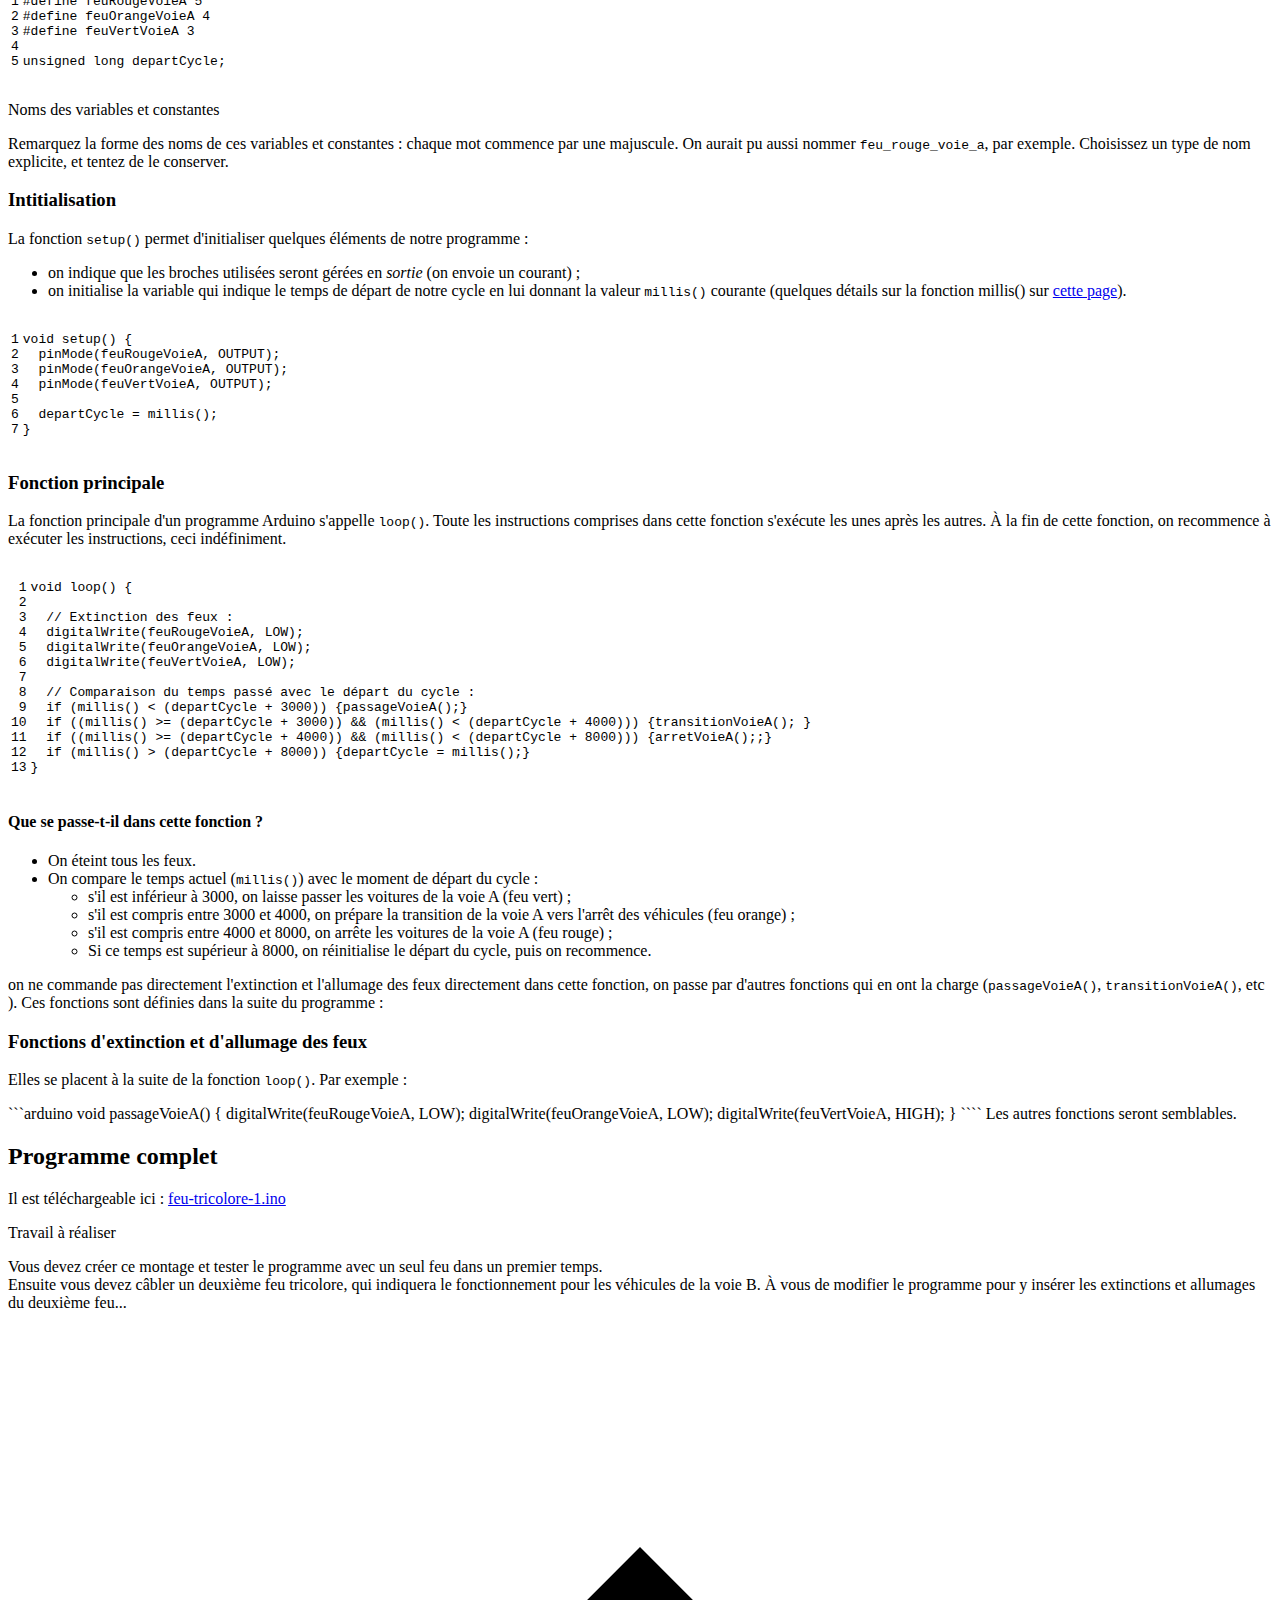
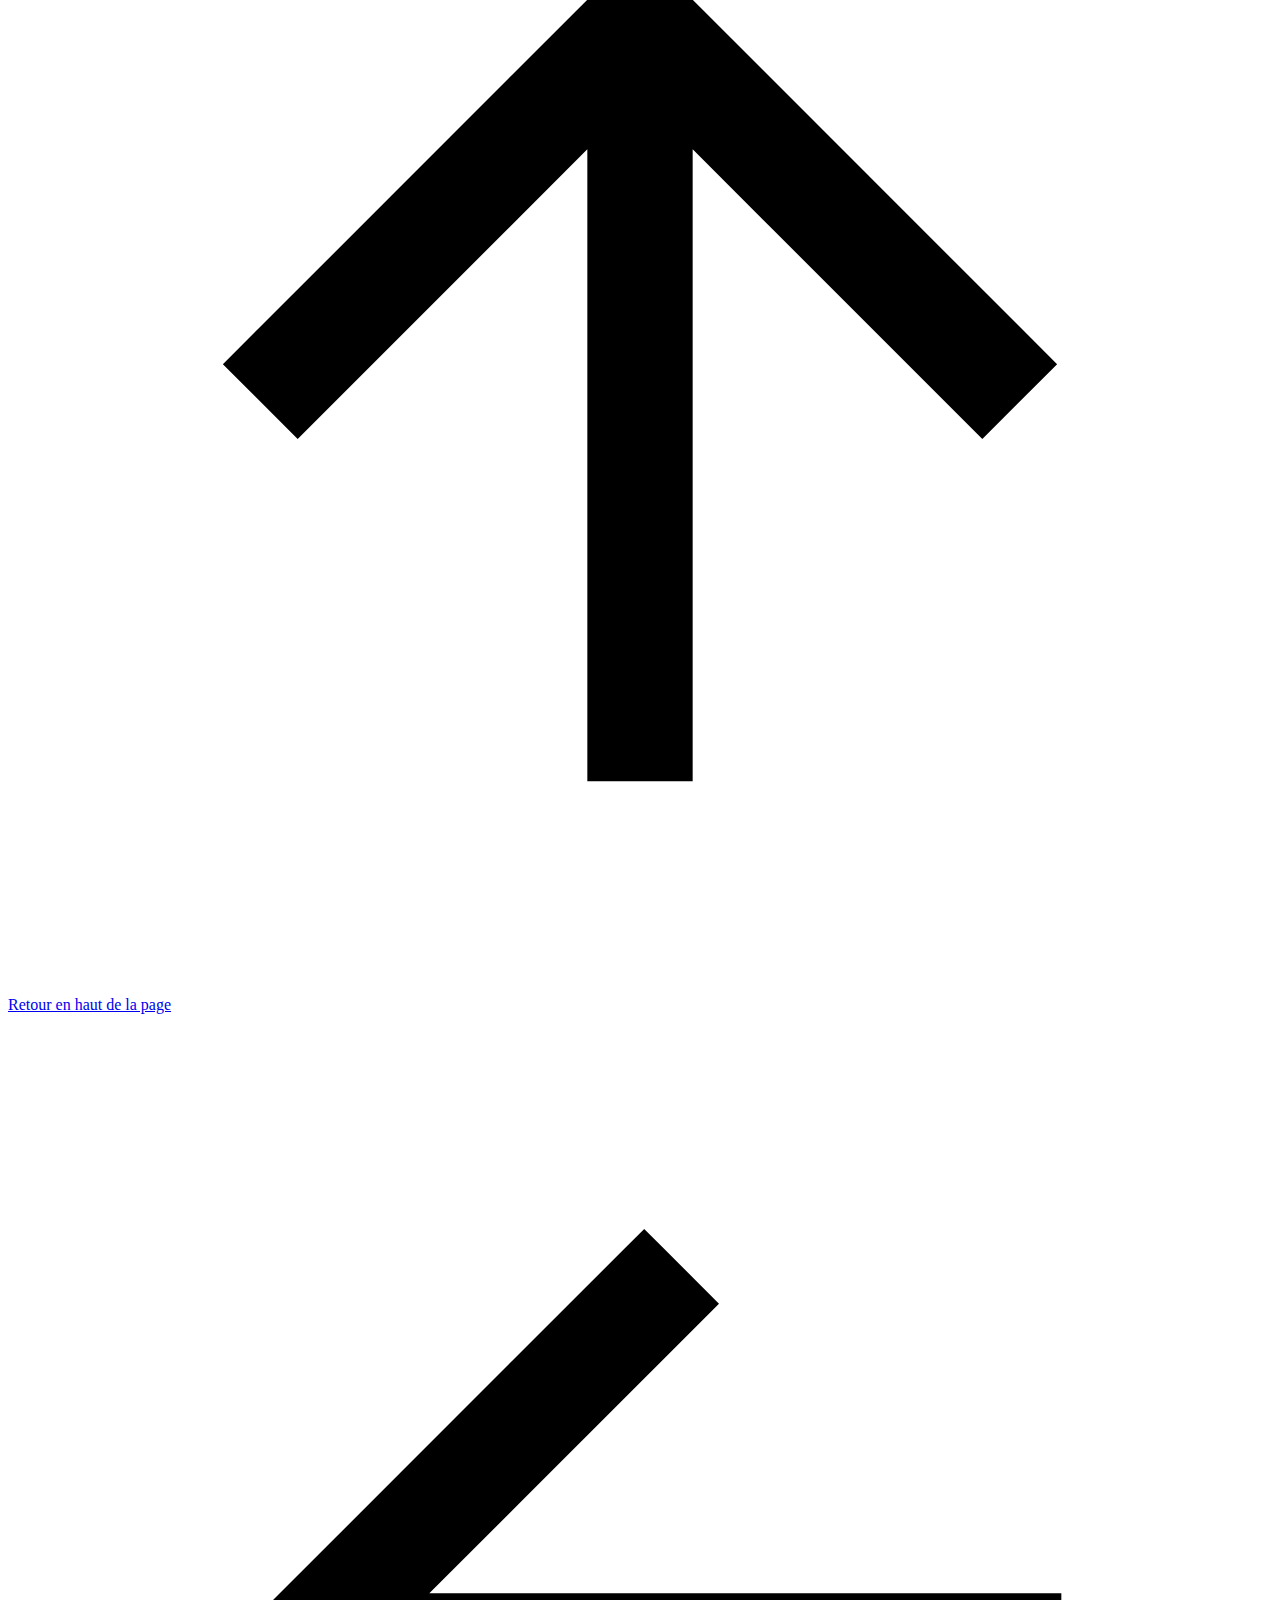
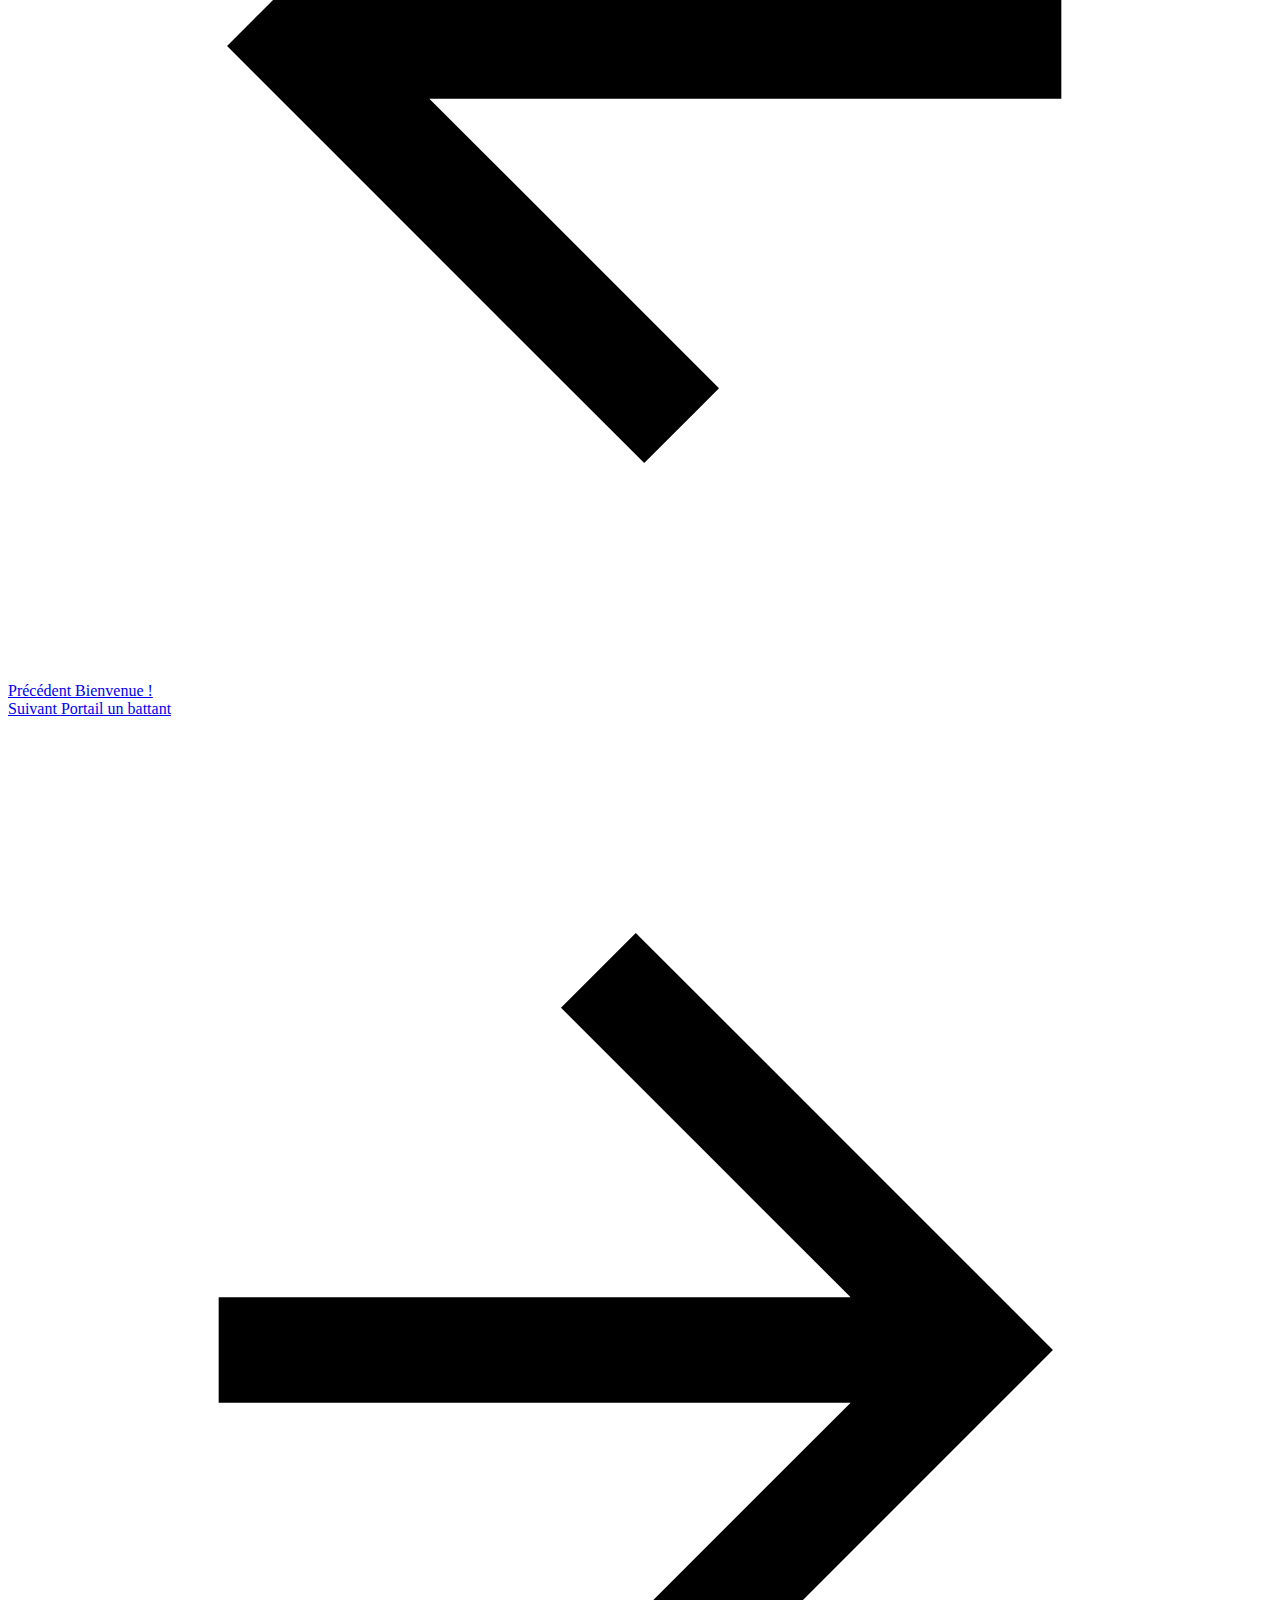
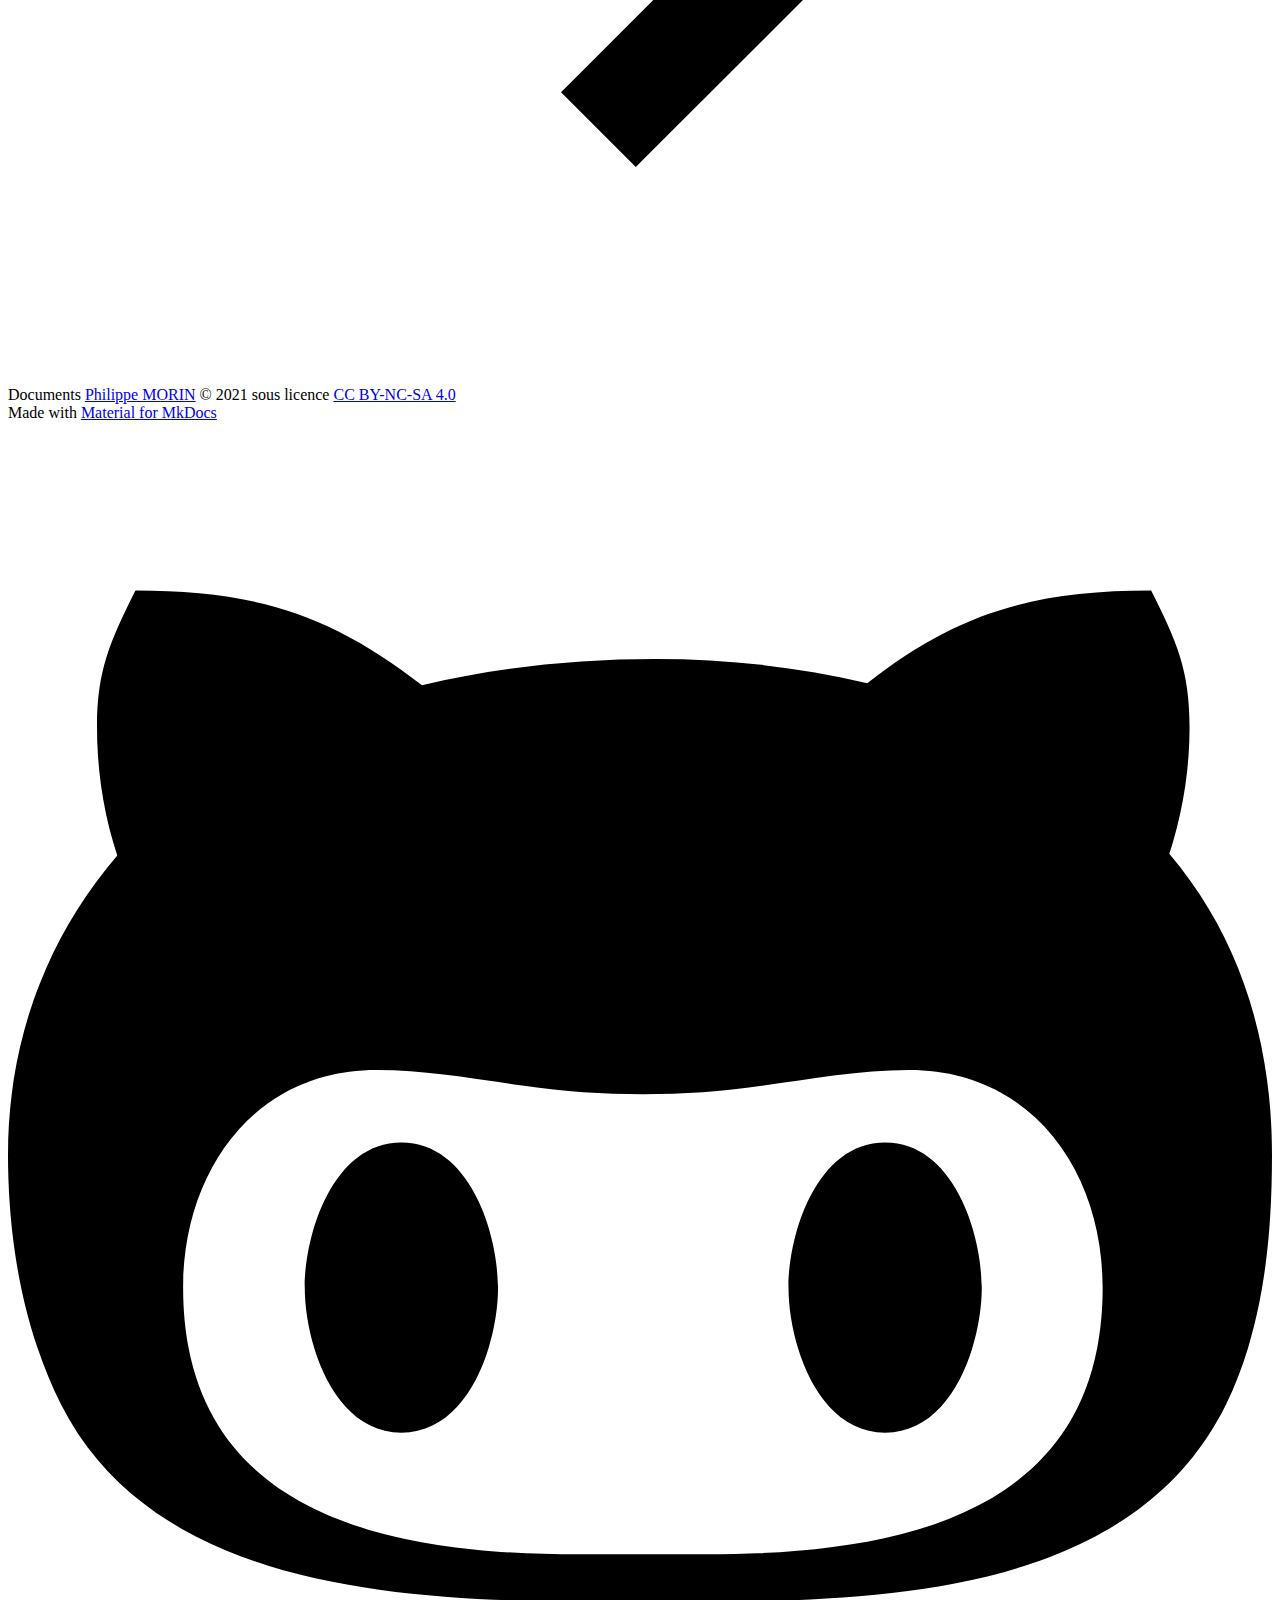
==== commit 47ad2f1f: "Deployed a7d502c with MkDocs version: 1.2.3" ====
--- a/Travaux pratiques/TP-feux-de-carrefour/index.html
+++ b/Travaux pratiques/TP-feux-de-carrefour/index.html
@@ -185,7 +185,7 @@
 
   <li class="md-tabs__item">
     <a href="../.." class="md-tabs__link">
-      Bienvenue
+      Bienvenue !
     </a>
   </li>
 
@@ -251,7 +251,7 @@
   
     <li class="md-nav__item">
       <a href="../.." class="md-nav__link">
-        Bienvenue
+        Bienvenue !
       </a>
     </li>
   
@@ -419,6 +419,20 @@
   
 </nav>
       
+    </li>
+  
+
+            
+          
+            
+              
+  
+  
+  
+    <li class="md-nav__item">
+      <a href="../TP-portail-un-battant/" class="md-nav__link">
+        Portail un battant
+      </a>
     </li>
   
 
@@ -598,7 +612,7 @@
     <nav class="md-footer__inner md-grid" aria-label="Pied de page">
       
         
-        <a href="../.." class="md-footer__link md-footer__link--prev" aria-label="Précédent: Bienvenue" rel="prev">
+        <a href="../.." class="md-footer__link md-footer__link--prev" aria-label="Précédent: Bienvenue !" rel="prev">
           <div class="md-footer__button md-icon">
             <svg xmlns="http://www.w3.org/2000/svg" viewBox="0 0 24 24"><path d="M20 11v2H8l5.5 5.5-1.42 1.42L4.16 12l7.92-7.92L13.5 5.5 8 11h12z"/></svg>
           </div>
@@ -607,11 +621,26 @@
               <span class="md-footer__direction">
                 Précédent
               </span>
-              Bienvenue
+              Bienvenue !
             </div>
           </div>
         </a>
       
+      
+        
+        <a href="../TP-portail-un-battant/" class="md-footer__link md-footer__link--next" aria-label="Suivant: Portail un battant" rel="next">
+          <div class="md-footer__title">
+            <div class="md-ellipsis">
+              <span class="md-footer__direction">
+                Suivant
+              </span>
+              Portail un battant
+            </div>
+          </div>
+          <div class="md-footer__button md-icon">
+            <svg xmlns="http://www.w3.org/2000/svg" viewBox="0 0 24 24"><path d="M4 11v2h12l-5.5 5.5 1.42 1.42L19.84 12l-7.92-7.92L10.5 5.5 16 11H4z"/></svg>
+          </div>
+        </a>
       
     </nav>
   
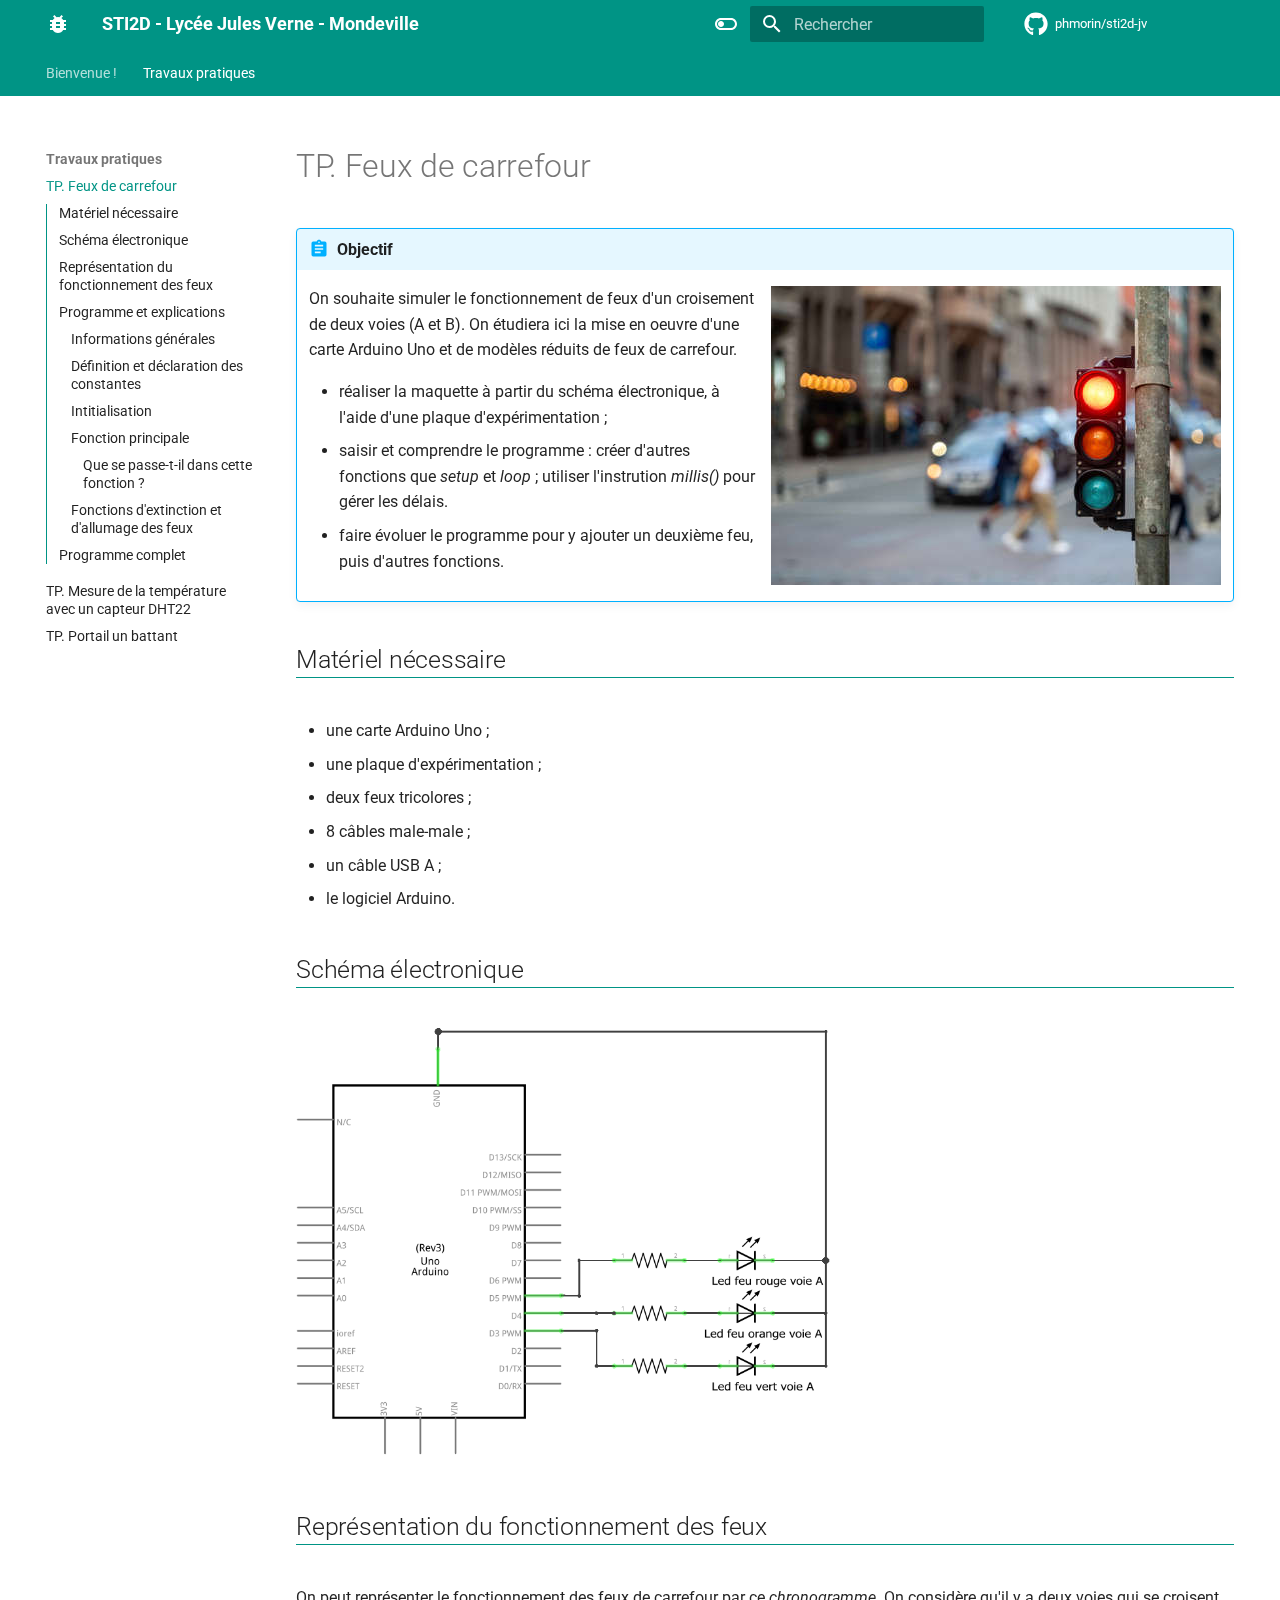
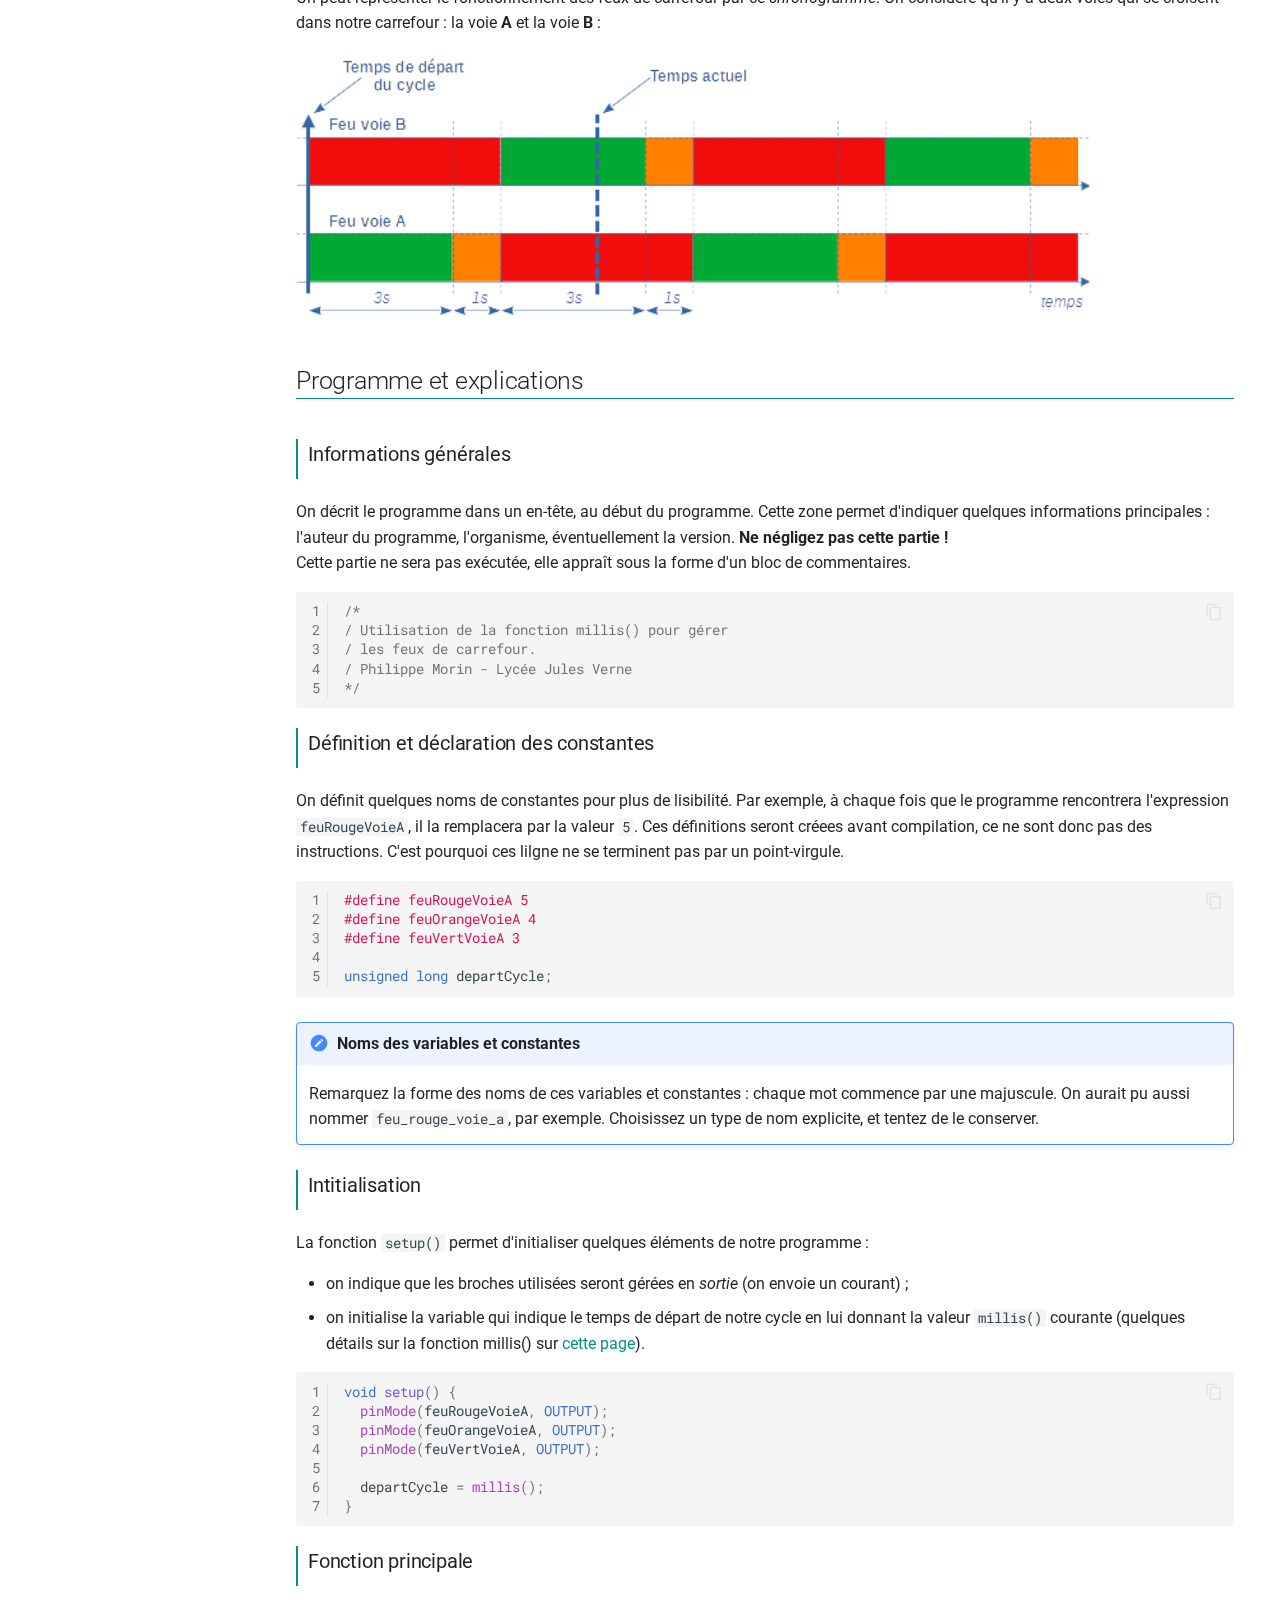
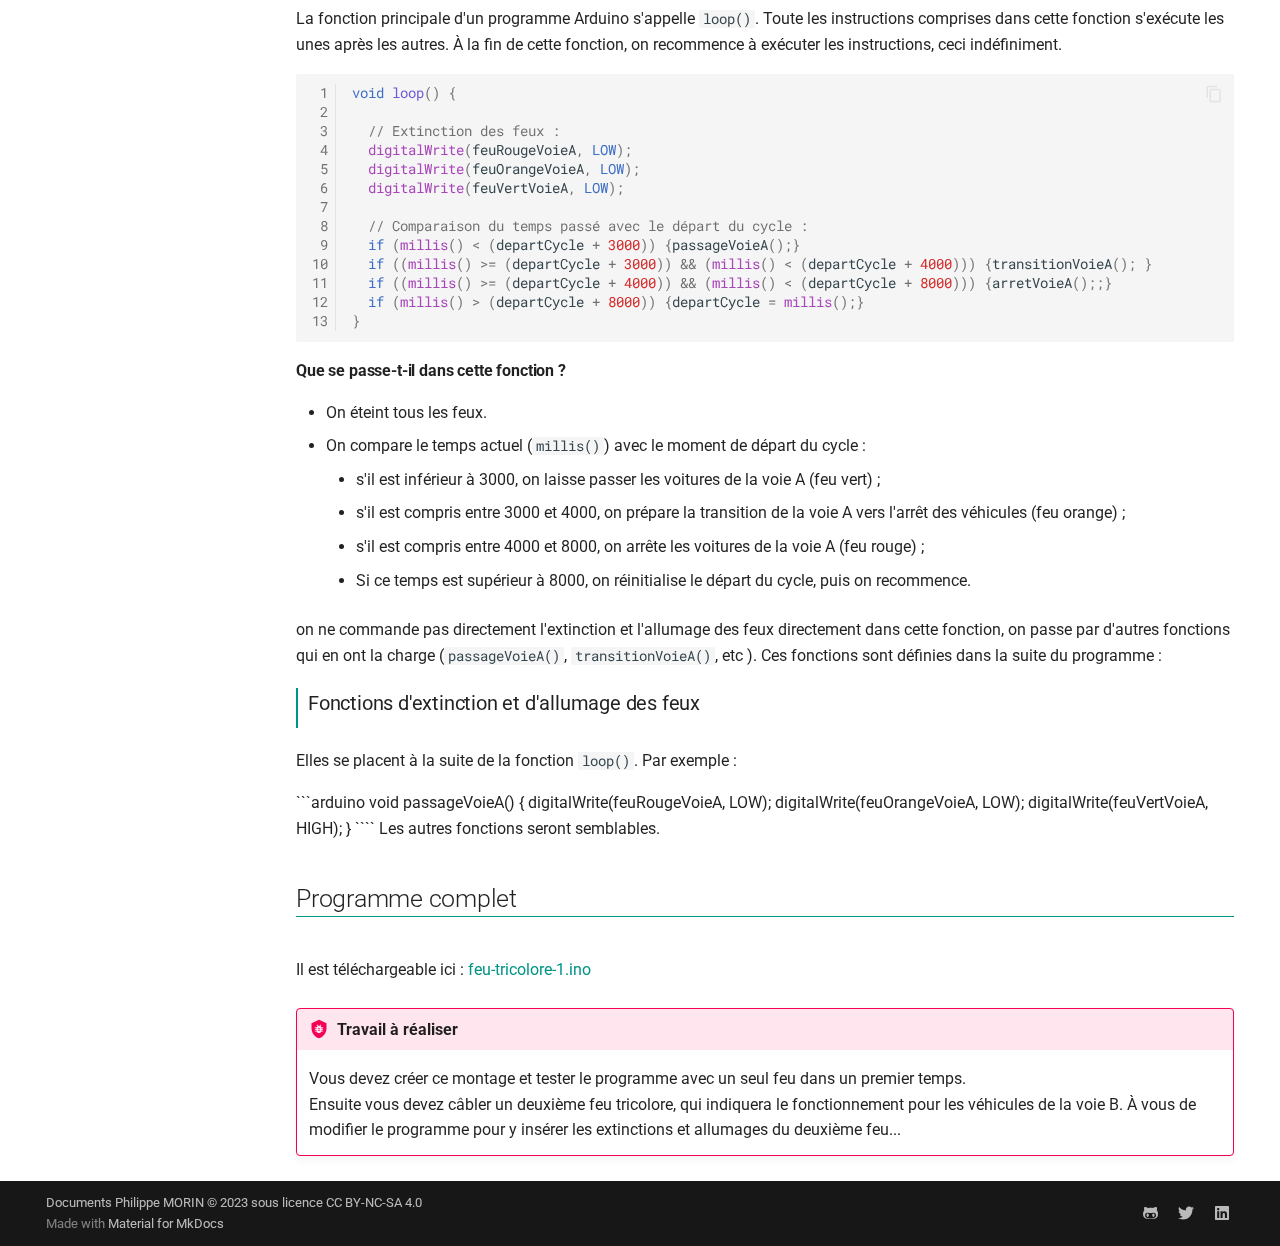
==== commit 99e2d575: "Deployed 4466368 with MkDocs version: 1.4.2" ====
--- a/Travaux pratiques/TP-feux-de-carrefour/index.html
+++ b/Travaux pratiques/TP-feux-de-carrefour/index.html
@@ -8,38 +8,49 @@
       
       
       
+        <link rel="canonical" href="https://phmorin.github.io/sti2d-jv/Travaux%20pratiques/TP-feux-de-carrefour/">
+      
+      
+        <link rel="prev" href="../..">
+      
+      
+        <link rel="next" href="../TP-mesure-temperature-dht22/">
+      
       <link rel="icon" href="../../assets/images/favicon.png">
-      <meta name="generator" content="mkdocs-1.2.3, mkdocs-material-8.0.4">
-    
-    
-      
-        <title>TP. Feux de carrefour - STI2D Jules Verne</title>
-      
-    
-    
-      <link rel="stylesheet" href="../../assets/stylesheets/main.2a4617e2.min.css">
-      
-        
-        <link rel="stylesheet" href="../../assets/stylesheets/palette.9204c3b2.min.css">
-        
-      
-    
-    
-    
-      
+      <meta name="generator" content="mkdocs-1.4.2, mkdocs-material-9.1.16">
+    
+    
+      
+        <title>TP. Feux de carrefour - STI2D - Lycée Jules Verne - Mondeville</title>
+      
+    
+    
+      <link rel="stylesheet" href="../../assets/stylesheets/main.26e3688c.min.css">
+      
+        
+        <link rel="stylesheet" href="../../assets/stylesheets/palette.ecc896b0.min.css">
+      
+      
+
+    
+    
+    
+      
+        
         
         <link rel="preconnect" href="https://fonts.gstatic.com" crossorigin>
-        <link rel="stylesheet" href="https://fonts.googleapis.com/css?family=Roboto:300,400,400i,700%7CRoboto+Mono&display=fallback">
+        <link rel="stylesheet" href="https://fonts.googleapis.com/css?family=Roboto:300,300i,400,400i,700,700i%7CRoboto+Mono:400,400i,700,700i&display=fallback">
         <style>:root{--md-text-font:"Roboto";--md-code-font:"Roboto Mono"}</style>
       
     
     
       <link rel="stylesheet" href="../../stylesheets/extra.css">
     
-    <script>function __md_scope(e,t,_){return new URL(_||(t===localStorage?"../..":"../.."),location).pathname+"."+e}function __md_get(e,t=localStorage,_){return JSON.parse(t.getItem(__md_scope(e,t,_)))}function __md_set(e,t,_=localStorage,o){try{_.setItem(__md_scope(e,_,o),JSON.stringify(t))}catch(e){}}</script>
-    
-      
-
+    <script>__md_scope=new URL("../..",location),__md_hash=e=>[...e].reduce((e,_)=>(e<<5)-e+_.charCodeAt(0),0),__md_get=(e,_=localStorage,t=__md_scope)=>JSON.parse(_.getItem(t.pathname+"."+e)),__md_set=(e,_,t=localStorage,a=__md_scope)=>{try{t.setItem(a.pathname+"."+e,JSON.stringify(_))}catch(e){}}</script>
+    
+      
+
+    
     
     
   </head>
@@ -56,7 +67,7 @@
   
     
     
-      <script>var palette=__md_get("__palette");if(palette&&"object"==typeof palette.color)for(var[key,value]of Object.entries(palette.color))document.body.setAttribute("data-md-color-"+key,value)</script>
+      <script>var palette=__md_get("__palette");if(palette&&"object"==typeof palette.color)for(var key of Object.keys(palette.color))document.body.setAttribute("data-md-color-"+key,palette.color[key])</script>
     
     <input class="md-toggle" data-md-toggle="drawer" type="checkbox" id="__drawer" autocomplete="off">
     <input class="md-toggle" data-md-toggle="search" type="checkbox" id="__search" autocomplete="off">
@@ -78,20 +89,20 @@
 
 <header class="md-header" data-md-component="header">
   <nav class="md-header__inner md-grid" aria-label="En-tête">
-    <a href="../.." title="STI2D Jules Verne" class="md-header__button md-logo" aria-label="STI2D Jules Verne" data-md-component="logo">
-      
-  
-  <svg xmlns="http://www.w3.org/2000/svg" viewBox="0 0 24 24"><path d="M12 8a3 3 0 0 0 3-3 3 3 0 0 0-3-3 3 3 0 0 0-3 3 3 3 0 0 0 3 3m0 3.54C9.64 9.35 6.5 8 3 8v11c3.5 0 6.64 1.35 9 3.54 2.36-2.19 5.5-3.54 9-3.54V8c-3.5 0-6.64 1.35-9 3.54z"/></svg>
+    <a href="../.." title="STI2D - Lycée Jules Verne - Mondeville" class="md-header__button md-logo" aria-label="STI2D - Lycée Jules Verne - Mondeville" data-md-component="logo">
+      
+  
+  <svg xmlns="http://www.w3.org/2000/svg" viewBox="0 0 24 24"><path d="M14 12h-4v-2h4m0 6h-4v-2h4m6-6h-2.81a5.985 5.985 0 0 0-1.82-1.96L17 4.41 15.59 3l-2.17 2.17a6.002 6.002 0 0 0-2.83 0L8.41 3 7 4.41l1.62 1.63C7.88 6.55 7.26 7.22 6.81 8H4v2h2.09c-.05.33-.09.66-.09 1v1H4v2h2v1c0 .34.04.67.09 1H4v2h2.81c1.04 1.79 2.97 3 5.19 3s4.15-1.21 5.19-3H20v-2h-2.09c.05-.33.09-.66.09-1v-1h2v-2h-2v-1c0-.34-.04-.67-.09-1H20V8Z"/></svg>
 
     </a>
     <label class="md-header__button md-icon" for="__drawer">
-      <svg xmlns="http://www.w3.org/2000/svg" viewBox="0 0 24 24"><path d="M3 6h18v2H3V6m0 5h18v2H3v-2m0 5h18v2H3v-2z"/></svg>
+      <svg xmlns="http://www.w3.org/2000/svg" viewBox="0 0 24 24"><path d="M3 6h18v2H3V6m0 5h18v2H3v-2m0 5h18v2H3v-2Z"/></svg>
     </label>
     <div class="md-header__title" data-md-component="header-title">
       <div class="md-header__ellipsis">
         <div class="md-header__topic">
           <span class="md-ellipsis">
-            STI2D Jules Verne
+            STI2D - Lycée Jules Verne - Mondeville
           </span>
         </div>
         <div class="md-header__topic" data-md-component="header-topic">
@@ -104,32 +115,36 @@
       </div>
     </div>
     
-      <form class="md-header__option" data-md-component="palette">
-        
-          
-          
-          <input class="md-option" data-md-color-media="" data-md-color-scheme="default" data-md-color-primary="teal" data-md-color-accent="purple"  aria-label="Switch to dark mode"  type="radio" name="__palette" id="__palette_1">
-          
-            <label class="md-header__button md-icon" title="Switch to dark mode" for="__palette_2" hidden>
-              <svg xmlns="http://www.w3.org/2000/svg" viewBox="0 0 24 24"><path d="M17 6H7c-3.31 0-6 2.69-6 6s2.69 6 6 6h10c3.31 0 6-2.69 6-6s-2.69-6-6-6zm0 10H7c-2.21 0-4-1.79-4-4s1.79-4 4-4h10c2.21 0 4 1.79 4 4s-1.79 4-4 4zM7 9c-1.66 0-3 1.34-3 3s1.34 3 3 3 3-1.34 3-3-1.34-3-3-3z"/></svg>
-            </label>
-          
-        
-          
-          
-          <input class="md-option" data-md-color-media="" data-md-color-scheme="slate" data-md-color-primary="teal" data-md-color-accent="lime"  aria-label="Switch to lignt mode"  type="radio" name="__palette" id="__palette_2">
-          
-            <label class="md-header__button md-icon" title="Switch to lignt mode" for="__palette_1" hidden>
-              <svg xmlns="http://www.w3.org/2000/svg" viewBox="0 0 24 24"><path d="M17 7H7a5 5 0 0 0-5 5 5 5 0 0 0 5 5h10a5 5 0 0 0 5-5 5 5 0 0 0-5-5m0 8a3 3 0 0 1-3-3 3 3 0 0 1 3-3 3 3 0 0 1 3 3 3 3 0 0 1-3 3z"/></svg>
-            </label>
-          
-        
-      </form>
+      
+        <form class="md-header__option" data-md-component="palette">
+          
+            
+            
+            
+            <input class="md-option" data-md-color-media="" data-md-color-scheme="default" data-md-color-primary="teal" data-md-color-accent="purple"  aria-label="Switch to dark mode"  type="radio" name="__palette" id="__palette_1">
+            
+              <label class="md-header__button md-icon" title="Switch to dark mode" for="__palette_2" hidden>
+                <svg xmlns="http://www.w3.org/2000/svg" viewBox="0 0 24 24"><path d="M17 6H7c-3.31 0-6 2.69-6 6s2.69 6 6 6h10c3.31 0 6-2.69 6-6s-2.69-6-6-6zm0 10H7c-2.21 0-4-1.79-4-4s1.79-4 4-4h10c2.21 0 4 1.79 4 4s-1.79 4-4 4zM7 9c-1.66 0-3 1.34-3 3s1.34 3 3 3 3-1.34 3-3-1.34-3-3-3z"/></svg>
+              </label>
+            
+          
+            
+            
+            
+            <input class="md-option" data-md-color-media="" data-md-color-scheme="slate" data-md-color-primary="teal" data-md-color-accent="lime"  aria-label="Switch to lignt mode"  type="radio" name="__palette" id="__palette_2">
+            
+              <label class="md-header__button md-icon" title="Switch to lignt mode" for="__palette_1" hidden>
+                <svg xmlns="http://www.w3.org/2000/svg" viewBox="0 0 24 24"><path d="M17 7H7a5 5 0 0 0-5 5 5 5 0 0 0 5 5h10a5 5 0 0 0 5-5 5 5 0 0 0-5-5m0 8a3 3 0 0 1-3-3 3 3 0 0 1 3-3 3 3 0 0 1 3 3 3 3 0 0 1-3 3Z"/></svg>
+              </label>
+            
+          
+        </form>
+      
     
     
     
       <label class="md-header__button md-icon" for="__search">
-        <svg xmlns="http://www.w3.org/2000/svg" viewBox="0 0 24 24"><path d="M9.5 3A6.5 6.5 0 0 1 16 9.5c0 1.61-.59 3.09-1.56 4.23l.27.27h.79l5 5-1.5 1.5-5-5v-.79l-.27-.27A6.516 6.516 0 0 1 9.5 16 6.5 6.5 0 0 1 3 9.5 6.5 6.5 0 0 1 9.5 3m0 2C7 5 5 7 5 9.5S7 14 9.5 14 14 12 14 9.5 12 5 9.5 5z"/></svg>
+        <svg xmlns="http://www.w3.org/2000/svg" viewBox="0 0 24 24"><path d="M9.5 3A6.5 6.5 0 0 1 16 9.5c0 1.61-.59 3.09-1.56 4.23l.27.27h.79l5 5-1.5 1.5-5-5v-.79l-.27-.27A6.516 6.516 0 0 1 9.5 16 6.5 6.5 0 0 1 3 9.5 6.5 6.5 0 0 1 9.5 3m0 2C7 5 5 7 5 9.5S7 14 9.5 14 14 12 14 9.5 12 5 9.5 5Z"/></svg>
       </label>
       <div class="md-search" data-md-component="search" role="dialog">
   <label class="md-search__overlay" for="__search"></label>
@@ -137,13 +152,13 @@
     <form class="md-search__form" name="search">
       <input type="text" class="md-search__input" name="query" aria-label="Rechercher" placeholder="Rechercher" autocapitalize="off" autocorrect="off" autocomplete="off" spellcheck="false" data-md-component="search-query" required>
       <label class="md-search__icon md-icon" for="__search">
-        <svg xmlns="http://www.w3.org/2000/svg" viewBox="0 0 24 24"><path d="M9.5 3A6.5 6.5 0 0 1 16 9.5c0 1.61-.59 3.09-1.56 4.23l.27.27h.79l5 5-1.5 1.5-5-5v-.79l-.27-.27A6.516 6.516 0 0 1 9.5 16 6.5 6.5 0 0 1 3 9.5 6.5 6.5 0 0 1 9.5 3m0 2C7 5 5 7 5 9.5S7 14 9.5 14 14 12 14 9.5 12 5 9.5 5z"/></svg>
-        <svg xmlns="http://www.w3.org/2000/svg" viewBox="0 0 24 24"><path d="M20 11v2H8l5.5 5.5-1.42 1.42L4.16 12l7.92-7.92L13.5 5.5 8 11h12z"/></svg>
+        <svg xmlns="http://www.w3.org/2000/svg" viewBox="0 0 24 24"><path d="M9.5 3A6.5 6.5 0 0 1 16 9.5c0 1.61-.59 3.09-1.56 4.23l.27.27h.79l5 5-1.5 1.5-5-5v-.79l-.27-.27A6.516 6.516 0 0 1 9.5 16 6.5 6.5 0 0 1 3 9.5 6.5 6.5 0 0 1 9.5 3m0 2C7 5 5 7 5 9.5S7 14 9.5 14 14 12 14 9.5 12 5 9.5 5Z"/></svg>
+        <svg xmlns="http://www.w3.org/2000/svg" viewBox="0 0 24 24"><path d="M20 11v2H8l5.5 5.5-1.42 1.42L4.16 12l7.92-7.92L13.5 5.5 8 11h12Z"/></svg>
       </label>
-      <nav class="md-search__options" aria-label="Search">
-        
-        <button type="reset" class="md-search__icon md-icon" aria-label="Effacer" tabindex="-1">
-          <svg xmlns="http://www.w3.org/2000/svg" viewBox="0 0 24 24"><path d="M19 6.41 17.59 5 12 10.59 6.41 5 5 6.41 10.59 12 5 17.59 6.41 19 12 13.41 17.59 19 19 17.59 13.41 12 19 6.41z"/></svg>
+      <nav class="md-search__options" aria-label="Recherche">
+        
+        <button type="reset" class="md-search__icon md-icon" title="Effacer" aria-label="Effacer" tabindex="-1">
+          <svg xmlns="http://www.w3.org/2000/svg" viewBox="0 0 24 24"><path d="M19 6.41 17.59 5 12 10.59 6.41 5 5 6.41 10.59 12 5 17.59 6.41 19 12 13.41 17.59 19 19 17.59 13.41 12 19 6.41Z"/></svg>
         </button>
       </nav>
       
@@ -156,7 +171,7 @@
           <div class="md-search-result__meta">
             Initialisation de la recherche
           </div>
-          <ol class="md-search-result__list"></ol>
+          <ol class="md-search-result__list" role="presentation"></ol>
         </div>
       </div>
     </div>
@@ -164,6 +179,18 @@
 </div>
     
     
+      <div class="md-header__source">
+        <a href="https://github.com/phmorin/sti2d-jv" title="Aller au dépôt" class="md-source" data-md-component="source">
+  <div class="md-source__icon md-icon">
+    
+    <svg xmlns="http://www.w3.org/2000/svg" viewBox="0 0 496 512"><!--! Font Awesome Free 6.4.0 by @fontawesome - https://fontawesome.com License - https://fontawesome.com/license/free (Icons: CC BY 4.0, Fonts: SIL OFL 1.1, Code: MIT License) Copyright 2023 Fonticons, Inc.--><path d="M165.9 397.4c0 2-2.3 3.6-5.2 3.6-3.3.3-5.6-1.3-5.6-3.6 0-2 2.3-3.6 5.2-3.6 3-.3 5.6 1.3 5.6 3.6zm-31.1-4.5c-.7 2 1.3 4.3 4.3 4.9 2.6 1 5.6 0 6.2-2s-1.3-4.3-4.3-5.2c-2.6-.7-5.5.3-6.2 2.3zm44.2-1.7c-2.9.7-4.9 2.6-4.6 4.9.3 2 2.9 3.3 5.9 2.6 2.9-.7 4.9-2.6 4.6-4.6-.3-1.9-3-3.2-5.9-2.9zM244.8 8C106.1 8 0 113.3 0 252c0 110.9 69.8 205.8 169.5 239.2 12.8 2.3 17.3-5.6 17.3-12.1 0-6.2-.3-40.4-.3-61.4 0 0-70 15-84.7-29.8 0 0-11.4-29.1-27.8-36.6 0 0-22.9-15.7 1.6-15.4 0 0 24.9 2 38.6 25.8 21.9 38.6 58.6 27.5 72.9 20.9 2.3-16 8.8-27.1 16-33.7-55.9-6.2-112.3-14.3-112.3-110.5 0-27.5 7.6-41.3 23.6-58.9-2.6-6.5-11.1-33.3 2.6-67.9 20.9-6.5 69 27 69 27 20-5.6 41.5-8.5 62.8-8.5s42.8 2.9 62.8 8.5c0 0 48.1-33.6 69-27 13.7 34.7 5.2 61.4 2.6 67.9 16 17.7 25.8 31.5 25.8 58.9 0 96.5-58.9 104.2-114.8 110.5 9.2 7.9 17 22.9 17 46.4 0 33.7-.3 75.4-.3 83.6 0 6.5 4.6 14.4 17.3 12.1C428.2 457.8 496 362.9 496 252 496 113.3 383.5 8 244.8 8zM97.2 352.9c-1.3 1-1 3.3.7 5.2 1.6 1.6 3.9 2.3 5.2 1 1.3-1 1-3.3-.7-5.2-1.6-1.6-3.9-2.3-5.2-1zm-10.8-8.1c-.7 1.3.3 2.9 2.3 3.9 1.6 1 3.6.7 4.3-.7.7-1.3-.3-2.9-2.3-3.9-2-.6-3.6-.3-4.3.7zm32.4 35.6c-1.6 1.3-1 4.3 1.3 6.2 2.3 2.3 5.2 2.6 6.5 1 1.3-1.3.7-4.3-1.3-6.2-2.2-2.3-5.2-2.6-6.5-1zm-11.4-14.7c-1.6 1-1.6 3.6 0 5.9 1.6 2.3 4.3 3.3 5.6 2.3 1.6-1.3 1.6-3.9 0-6.2-1.4-2.3-4-3.3-5.6-2z"/></svg>
+  </div>
+  <div class="md-source__repository">
+    phmorin/sti2d-jv
+  </div>
+</a>
+      </div>
+    
   </nav>
   
 </header>
@@ -175,7 +202,7 @@
           
             
 <nav class="md-tabs" aria-label="Onglets" data-md-component="tabs">
-  <div class="md-tabs__inner md-grid">
+  <div class="md-grid">
     <ul class="md-tabs__list">
       
         
@@ -231,14 +258,26 @@
 
 <nav class="md-nav md-nav--primary md-nav--lifted md-nav--integrated" aria-label="Navigation" data-md-level="0">
   <label class="md-nav__title" for="__drawer">
-    <a href="../.." title="STI2D Jules Verne" class="md-nav__button md-logo" aria-label="STI2D Jules Verne" data-md-component="logo">
-      
-  
-  <svg xmlns="http://www.w3.org/2000/svg" viewBox="0 0 24 24"><path d="M12 8a3 3 0 0 0 3-3 3 3 0 0 0-3-3 3 3 0 0 0-3 3 3 3 0 0 0 3 3m0 3.54C9.64 9.35 6.5 8 3 8v11c3.5 0 6.64 1.35 9 3.54 2.36-2.19 5.5-3.54 9-3.54V8c-3.5 0-6.64 1.35-9 3.54z"/></svg>
+    <a href="../.." title="STI2D - Lycée Jules Verne - Mondeville" class="md-nav__button md-logo" aria-label="STI2D - Lycée Jules Verne - Mondeville" data-md-component="logo">
+      
+  
+  <svg xmlns="http://www.w3.org/2000/svg" viewBox="0 0 24 24"><path d="M14 12h-4v-2h4m0 6h-4v-2h4m6-6h-2.81a5.985 5.985 0 0 0-1.82-1.96L17 4.41 15.59 3l-2.17 2.17a6.002 6.002 0 0 0-2.83 0L8.41 3 7 4.41l1.62 1.63C7.88 6.55 7.26 7.22 6.81 8H4v2h2.09c-.05.33-.09.66-.09 1v1H4v2h2v1c0 .34.04.67.09 1H4v2h2.81c1.04 1.79 2.97 3 5.19 3s4.15-1.21 5.19-3H20v-2h-2.09c.05-.33.09-.66.09-1v-1h2v-2h-2v-1c0-.34-.04-.67-.09-1H20V8Z"/></svg>
 
     </a>
-    STI2D Jules Verne
+    STI2D - Lycée Jules Verne - Mondeville
   </label>
+  
+    <div class="md-nav__source">
+      <a href="https://github.com/phmorin/sti2d-jv" title="Aller au dépôt" class="md-source" data-md-component="source">
+  <div class="md-source__icon md-icon">
+    
+    <svg xmlns="http://www.w3.org/2000/svg" viewBox="0 0 496 512"><!--! Font Awesome Free 6.4.0 by @fontawesome - https://fontawesome.com License - https://fontawesome.com/license/free (Icons: CC BY 4.0, Fonts: SIL OFL 1.1, Code: MIT License) Copyright 2023 Fonticons, Inc.--><path d="M165.9 397.4c0 2-2.3 3.6-5.2 3.6-3.3.3-5.6-1.3-5.6-3.6 0-2 2.3-3.6 5.2-3.6 3-.3 5.6 1.3 5.6 3.6zm-31.1-4.5c-.7 2 1.3 4.3 4.3 4.9 2.6 1 5.6 0 6.2-2s-1.3-4.3-4.3-5.2c-2.6-.7-5.5.3-6.2 2.3zm44.2-1.7c-2.9.7-4.9 2.6-4.6 4.9.3 2 2.9 3.3 5.9 2.6 2.9-.7 4.9-2.6 4.6-4.6-.3-1.9-3-3.2-5.9-2.9zM244.8 8C106.1 8 0 113.3 0 252c0 110.9 69.8 205.8 169.5 239.2 12.8 2.3 17.3-5.6 17.3-12.1 0-6.2-.3-40.4-.3-61.4 0 0-70 15-84.7-29.8 0 0-11.4-29.1-27.8-36.6 0 0-22.9-15.7 1.6-15.4 0 0 24.9 2 38.6 25.8 21.9 38.6 58.6 27.5 72.9 20.9 2.3-16 8.8-27.1 16-33.7-55.9-6.2-112.3-14.3-112.3-110.5 0-27.5 7.6-41.3 23.6-58.9-2.6-6.5-11.1-33.3 2.6-67.9 20.9-6.5 69 27 69 27 20-5.6 41.5-8.5 62.8-8.5s42.8 2.9 62.8 8.5c0 0 48.1-33.6 69-27 13.7 34.7 5.2 61.4 2.6 67.9 16 17.7 25.8 31.5 25.8 58.9 0 96.5-58.9 104.2-114.8 110.5 9.2 7.9 17 22.9 17 46.4 0 33.7-.3 75.4-.3 83.6 0 6.5 4.6 14.4 17.3 12.1C428.2 457.8 496 362.9 496 252 496 113.3 383.5 8 244.8 8zM97.2 352.9c-1.3 1-1 3.3.7 5.2 1.6 1.6 3.9 2.3 5.2 1 1.3-1 1-3.3-.7-5.2-1.6-1.6-3.9-2.3-5.2-1zm-10.8-8.1c-.7 1.3.3 2.9 2.3 3.9 1.6 1 3.6.7 4.3-.7.7-1.3-.3-2.9-2.3-3.9-2-.6-3.6-.3-4.3.7zm32.4 35.6c-1.6 1.3-1 4.3 1.3 6.2 2.3 2.3 5.2 2.6 6.5 1 1.3-1.3.7-4.3-1.3-6.2-2.2-2.3-5.2-2.6-6.5-1zm-11.4-14.7c-1.6 1-1.6 3.6 0 5.9 1.6 2.3 4.3 3.3 5.6 2.3 1.6-1.3 1.6-3.9 0-6.2-1.4-2.3-4-3.3-5.6-2z"/></svg>
+  </div>
+  <div class="md-source__repository">
+    phmorin/sti2d-jv
+  </div>
+</a>
+    </div>
   
   <ul class="md-nav__list" data-md-scrollfix>
     
@@ -270,17 +309,18 @@
     <li class="md-nav__item md-nav__item--active md-nav__item--nested">
       
       
-        <input class="md-nav__toggle md-toggle" data-md-toggle="__nav_2" type="checkbox" id="__nav_2" checked>
-      
-      
-      
-      
-        <label class="md-nav__link" for="__nav_2">
+      
+      
+      <input class="md-nav__toggle md-toggle " type="checkbox" id="__nav_2" checked>
+      
+      
+      
+        <label class="md-nav__link" for="__nav_2" id="__nav_2_label" tabindex="0">
           Travaux pratiques
           <span class="md-nav__icon md-icon"></span>
         </label>
       
-      <nav class="md-nav" aria-label="Travaux pratiques" data-md-level="1">
+      <nav class="md-nav" data-md-level="1" aria-labelledby="__nav_2_label" aria-expanded="true">
         <label class="md-nav__title" for="__nav_2">
           <span class="md-nav__icon md-icon"></span>
           Travaux pratiques
@@ -296,7 +336,7 @@
   
     <li class="md-nav__item md-nav__item--active">
       
-      <input class="md-nav__toggle md-toggle" data-md-toggle="toc" type="checkbox" id="__toc">
+      <input class="md-nav__toggle md-toggle" type="checkbox" id="__toc">
       
       
         
@@ -430,8 +470,22 @@
   
   
     <li class="md-nav__item">
+      <a href="../TP-mesure-temperature-dht22/" class="md-nav__link">
+        TP. Mesure de la température avec un capteur DHT22
+      </a>
+    </li>
+  
+
+            
+          
+            
+              
+  
+  
+  
+    <li class="md-nav__item">
       <a href="../TP-portail-un-battant/" class="md-nav__link">
-        Portail un battant
+        TP. Portail un battant
       </a>
     </li>
   
@@ -452,10 +506,15 @@
             
             
           
-          <div class="md-content" data-md-component="content">
-            <article class="md-content__inner md-typeset">
-              
+          
+            <div class="md-content" data-md-component="content">
+              <article class="md-content__inner md-typeset">
                 
+                  
+
+  
+  
+
 
 <h1 id="tp-feux-de-carrefour">TP. Feux de carrefour</h1>
 <div class="admonition abstract">
@@ -487,30 +546,28 @@
 <h3 id="informations-generales">Informations générales</h3>
 <p>On décrit le programme dans un en-tête, au début du programme. Cette zone permet d'indiquer quelques informations principales : l'auteur du programme, l'organisme, éventuellement la version. <strong> Ne négligez pas cette partie !</strong><br />
 Cette partie ne sera pas exécutée, elle appraît sous la forme d'un bloc de commentaires.</p>
-<table class="highlighttable"><tr><td class="linenos"><div class="linenodiv"><pre><span></span><span class="normal">1</span>
+<div class="highlight"><table class="highlighttable"><tr><td class="linenos"><div class="linenodiv"><pre><span></span><span class="normal">1</span>
 <span class="normal">2</span>
 <span class="normal">3</span>
 <span class="normal">4</span>
-<span class="normal">5</span></pre></div></td><td class="code"><div class="highlight"><pre><span></span><code><span class="cm">/*</span>
+<span class="normal">5</span></pre></div></td><td class="code"><div><pre><span></span><code><span class="cm">/*</span>
 <span class="cm">/ Utilisation de la fonction millis() pour gérer </span>
 <span class="cm">/ les feux de carrefour.</span>
 <span class="cm">/ Philippe Morin - Lycée Jules Verne </span>
-<span class="cm">*/</span><span class="w"></span>
-</code></pre></div>
-</td></tr></table>
+<span class="cm">*/</span>
+</code></pre></div></td></tr></table></div>
 <h3 id="definition-et-declaration-des-constantes">Définition et déclaration des constantes</h3>
 <p>On définit quelques noms de constantes pour plus de lisibilité. Par exemple, à chaque fois que le programme rencontrera l'expression <code>feuRougeVoieA</code>, il la remplacera par la valeur <code>5</code>. Ces définitions seront créees avant compilation, ce ne sont donc pas des instructions. C'est pourquoi ces lilgne ne se terminent pas par un point-virgule.</p>
-<table class="highlighttable"><tr><td class="linenos"><div class="linenodiv"><pre><span></span><span class="normal">1</span>
+<div class="highlight"><table class="highlighttable"><tr><td class="linenos"><div class="linenodiv"><pre><span></span><span class="normal">1</span>
 <span class="normal">2</span>
 <span class="normal">3</span>
 <span class="normal">4</span>
-<span class="normal">5</span></pre></div></td><td class="code"><div class="highlight"><pre><span></span><code><span class="cp">#define feuRougeVoieA 5</span>
+<span class="normal">5</span></pre></div></td><td class="code"><div><pre><span></span><code><span class="cp">#define feuRougeVoieA 5</span>
 <span class="cp">#define feuOrangeVoieA 4</span>
 <span class="cp">#define feuVertVoieA 3</span>
 
-<span class="kr">unsigned</span><span class="w"> </span><span class="kr">long</span><span class="w"> </span><span class="n">departCycle</span><span class="p">;</span><span class="w"></span>
-</code></pre></div>
-</td></tr></table>
+<span class="kr">unsigned</span><span class="w"> </span><span class="kr">long</span><span class="w"> </span><span class="n">departCycle</span><span class="p">;</span>
+</code></pre></div></td></tr></table></div>
 <div class="admonition note">
 <p class="admonition-title">Noms des variables et constantes</p>
 <p>Remarquez la forme des noms de ces variables et constantes : chaque mot commence par une majuscule. On aurait pu aussi nommer <code>feu_rouge_voie_a</code>, par exemple. Choisissez un type de nom explicite, et tentez de le conserver.</p>
@@ -521,24 +578,23 @@
 <li>on indique que les broches utilisées seront gérées en <em>sortie</em> (on envoie un courant) ;</li>
 <li>on initialise la variable qui indique le temps de départ de notre cycle en lui donnant la valeur <code>millis()</code> courante (quelques détails sur la fonction millis() sur <a href="https://arduino-france.site/millis-arduino/" target="_blank">cette page</a>). </li>
 </ul>
-<table class="highlighttable"><tr><td class="linenos"><div class="linenodiv"><pre><span></span><span class="normal">1</span>
+<div class="highlight"><table class="highlighttable"><tr><td class="linenos"><div class="linenodiv"><pre><span></span><span class="normal">1</span>
 <span class="normal">2</span>
 <span class="normal">3</span>
 <span class="normal">4</span>
 <span class="normal">5</span>
 <span class="normal">6</span>
-<span class="normal">7</span></pre></div></td><td class="code"><div class="highlight"><pre><span></span><code><span class="kr">void</span><span class="w"> </span><span class="nb">setup</span><span class="p">()</span><span class="w"> </span><span class="p">{</span><span class="w"></span>
-<span class="w">  </span><span class="nf">pinMode</span><span class="p">(</span><span class="n">feuRougeVoieA</span><span class="p">,</span><span class="w"> </span><span class="kr">OUTPUT</span><span class="p">);</span><span class="w"></span>
-<span class="w">  </span><span class="nf">pinMode</span><span class="p">(</span><span class="n">feuOrangeVoieA</span><span class="p">,</span><span class="w"> </span><span class="kr">OUTPUT</span><span class="p">);</span><span class="w"></span>
-<span class="w">  </span><span class="nf">pinMode</span><span class="p">(</span><span class="n">feuVertVoieA</span><span class="p">,</span><span class="w"> </span><span class="kr">OUTPUT</span><span class="p">);</span><span class="w"></span>
-
-<span class="w">  </span><span class="n">departCycle</span><span class="w"> </span><span class="o">=</span><span class="w"> </span><span class="nf">millis</span><span class="p">();</span><span class="w"></span>
-<span class="p">}</span><span class="w"></span>
-</code></pre></div>
-</td></tr></table>
+<span class="normal">7</span></pre></div></td><td class="code"><div><pre><span></span><code><span class="kr">void</span><span class="w"> </span><span class="nb">setup</span><span class="p">()</span><span class="w"> </span><span class="p">{</span>
+<span class="w">  </span><span class="nf">pinMode</span><span class="p">(</span><span class="n">feuRougeVoieA</span><span class="p">,</span><span class="w"> </span><span class="kr">OUTPUT</span><span class="p">);</span>
+<span class="w">  </span><span class="nf">pinMode</span><span class="p">(</span><span class="n">feuOrangeVoieA</span><span class="p">,</span><span class="w"> </span><span class="kr">OUTPUT</span><span class="p">);</span>
+<span class="w">  </span><span class="nf">pinMode</span><span class="p">(</span><span class="n">feuVertVoieA</span><span class="p">,</span><span class="w"> </span><span class="kr">OUTPUT</span><span class="p">);</span>
+
+<span class="w">  </span><span class="n">departCycle</span><span class="w"> </span><span class="o">=</span><span class="w"> </span><span class="nf">millis</span><span class="p">();</span>
+<span class="p">}</span>
+</code></pre></div></td></tr></table></div>
 <h3 id="fonction-principale">Fonction principale</h3>
 <p>La fonction principale d'un programme Arduino s'appelle <code>loop()</code>. Toute les instructions comprises dans cette fonction s'exécute les unes après les autres. À la fin de cette fonction, on recommence à exécuter les instructions, ceci indéfiniment.</p>
-<table class="highlighttable"><tr><td class="linenos"><div class="linenodiv"><pre><span></span><span class="normal"> 1</span>
+<div class="highlight"><table class="highlighttable"><tr><td class="linenos"><div class="linenodiv"><pre><span></span><span class="normal"> 1</span>
 <span class="normal"> 2</span>
 <span class="normal"> 3</span>
 <span class="normal"> 4</span>
@@ -550,21 +606,20 @@
 <span class="normal">10</span>
 <span class="normal">11</span>
 <span class="normal">12</span>
-<span class="normal">13</span></pre></div></td><td class="code"><div class="highlight"><pre><span></span><code><span class="kr">void</span><span class="w"> </span><span class="nb">loop</span><span class="p">()</span><span class="w"> </span><span class="p">{</span><span class="w"></span>
+<span class="normal">13</span></pre></div></td><td class="code"><div><pre><span></span><code><span class="kr">void</span><span class="w"> </span><span class="nb">loop</span><span class="p">()</span><span class="w"> </span><span class="p">{</span>
 
 <span class="w">  </span><span class="c1">// Extinction des feux :</span>
-<span class="w">  </span><span class="nf">digitalWrite</span><span class="p">(</span><span class="n">feuRougeVoieA</span><span class="p">,</span><span class="w"> </span><span class="kr">LOW</span><span class="p">);</span><span class="w"></span>
-<span class="w">  </span><span class="nf">digitalWrite</span><span class="p">(</span><span class="n">feuOrangeVoieA</span><span class="p">,</span><span class="w"> </span><span class="kr">LOW</span><span class="p">);</span><span class="w"></span>
-<span class="w">  </span><span class="nf">digitalWrite</span><span class="p">(</span><span class="n">feuVertVoieA</span><span class="p">,</span><span class="w"> </span><span class="kr">LOW</span><span class="p">);</span><span class="w"></span>
+<span class="w">  </span><span class="nf">digitalWrite</span><span class="p">(</span><span class="n">feuRougeVoieA</span><span class="p">,</span><span class="w"> </span><span class="kr">LOW</span><span class="p">);</span>
+<span class="w">  </span><span class="nf">digitalWrite</span><span class="p">(</span><span class="n">feuOrangeVoieA</span><span class="p">,</span><span class="w"> </span><span class="kr">LOW</span><span class="p">);</span>
+<span class="w">  </span><span class="nf">digitalWrite</span><span class="p">(</span><span class="n">feuVertVoieA</span><span class="p">,</span><span class="w"> </span><span class="kr">LOW</span><span class="p">);</span>
 
 <span class="w">  </span><span class="c1">// Comparaison du temps passé avec le départ du cycle :</span>
 <span class="w">  </span><span class="k">if</span><span class="w"> </span><span class="p">(</span><span class="nf">millis</span><span class="p">()</span><span class="w"> </span><span class="o">&lt;</span><span class="w"> </span><span class="p">(</span><span class="n">departCycle</span><span class="w"> </span><span class="o">+</span><span class="w"> </span><span class="mi">3000</span><span class="p">))</span><span class="w"> </span><span class="p">{</span><span class="n">passageVoieA</span><span class="p">();}</span><span class="w">  </span>
-<span class="w">  </span><span class="k">if</span><span class="w"> </span><span class="p">((</span><span class="nf">millis</span><span class="p">()</span><span class="w"> </span><span class="o">&gt;=</span><span class="w"> </span><span class="p">(</span><span class="n">departCycle</span><span class="w"> </span><span class="o">+</span><span class="w"> </span><span class="mi">3000</span><span class="p">))</span><span class="w"> </span><span class="o">&amp;&amp;</span><span class="w"> </span><span class="p">(</span><span class="nf">millis</span><span class="p">()</span><span class="w"> </span><span class="o">&lt;</span><span class="w"> </span><span class="p">(</span><span class="n">departCycle</span><span class="w"> </span><span class="o">+</span><span class="w"> </span><span class="mi">4000</span><span class="p">)))</span><span class="w"> </span><span class="p">{</span><span class="n">transitionVoieA</span><span class="p">();</span><span class="w"> </span><span class="p">}</span><span class="w"></span>
-<span class="w">  </span><span class="k">if</span><span class="w"> </span><span class="p">((</span><span class="nf">millis</span><span class="p">()</span><span class="w"> </span><span class="o">&gt;=</span><span class="w"> </span><span class="p">(</span><span class="n">departCycle</span><span class="w"> </span><span class="o">+</span><span class="w"> </span><span class="mi">4000</span><span class="p">))</span><span class="w"> </span><span class="o">&amp;&amp;</span><span class="w"> </span><span class="p">(</span><span class="nf">millis</span><span class="p">()</span><span class="w"> </span><span class="o">&lt;</span><span class="w"> </span><span class="p">(</span><span class="n">departCycle</span><span class="w"> </span><span class="o">+</span><span class="w"> </span><span class="mi">8000</span><span class="p">)))</span><span class="w"> </span><span class="p">{</span><span class="n">arretVoieA</span><span class="p">();;}</span><span class="w"></span>
-<span class="w">  </span><span class="k">if</span><span class="w"> </span><span class="p">(</span><span class="nf">millis</span><span class="p">()</span><span class="w"> </span><span class="o">&gt;</span><span class="w"> </span><span class="p">(</span><span class="n">departCycle</span><span class="w"> </span><span class="o">+</span><span class="w"> </span><span class="mi">8000</span><span class="p">))</span><span class="w"> </span><span class="p">{</span><span class="n">departCycle</span><span class="w"> </span><span class="o">=</span><span class="w"> </span><span class="nf">millis</span><span class="p">();}</span><span class="w"></span>
-<span class="p">}</span><span class="w"></span>
-</code></pre></div>
-</td></tr></table>
+<span class="w">  </span><span class="k">if</span><span class="w"> </span><span class="p">((</span><span class="nf">millis</span><span class="p">()</span><span class="w"> </span><span class="o">&gt;=</span><span class="w"> </span><span class="p">(</span><span class="n">departCycle</span><span class="w"> </span><span class="o">+</span><span class="w"> </span><span class="mi">3000</span><span class="p">))</span><span class="w"> </span><span class="o">&amp;&amp;</span><span class="w"> </span><span class="p">(</span><span class="nf">millis</span><span class="p">()</span><span class="w"> </span><span class="o">&lt;</span><span class="w"> </span><span class="p">(</span><span class="n">departCycle</span><span class="w"> </span><span class="o">+</span><span class="w"> </span><span class="mi">4000</span><span class="p">)))</span><span class="w"> </span><span class="p">{</span><span class="n">transitionVoieA</span><span class="p">();</span><span class="w"> </span><span class="p">}</span>
+<span class="w">  </span><span class="k">if</span><span class="w"> </span><span class="p">((</span><span class="nf">millis</span><span class="p">()</span><span class="w"> </span><span class="o">&gt;=</span><span class="w"> </span><span class="p">(</span><span class="n">departCycle</span><span class="w"> </span><span class="o">+</span><span class="w"> </span><span class="mi">4000</span><span class="p">))</span><span class="w"> </span><span class="o">&amp;&amp;</span><span class="w"> </span><span class="p">(</span><span class="nf">millis</span><span class="p">()</span><span class="w"> </span><span class="o">&lt;</span><span class="w"> </span><span class="p">(</span><span class="n">departCycle</span><span class="w"> </span><span class="o">+</span><span class="w"> </span><span class="mi">8000</span><span class="p">)))</span><span class="w"> </span><span class="p">{</span><span class="n">arretVoieA</span><span class="p">();;}</span>
+<span class="w">  </span><span class="k">if</span><span class="w"> </span><span class="p">(</span><span class="nf">millis</span><span class="p">()</span><span class="w"> </span><span class="o">&gt;</span><span class="w"> </span><span class="p">(</span><span class="n">departCycle</span><span class="w"> </span><span class="o">+</span><span class="w"> </span><span class="mi">8000</span><span class="p">))</span><span class="w"> </span><span class="p">{</span><span class="n">departCycle</span><span class="w"> </span><span class="o">=</span><span class="w"> </span><span class="nf">millis</span><span class="p">();}</span>
+<span class="p">}</span>
+</code></pre></div></td></tr></table></div>
 <h4 id="que-se-passe-t-il-dans-cette-fonction">Que se passe-t-il dans cette fonction ?</h4>
 <ul>
 <li>On éteint tous les feux.</li>
@@ -595,61 +650,34 @@
 Ensuite vous devez câbler un deuxième feu tricolore, qui indiquera le fonctionnement pour les véhicules de la voie B. À vous de modifier le programme pour y insérer les extinctions et allumages du deuxième feu...</p>
 </div>
 
-              
-            </article>
-          </div>
+
+
+
+
+                
+              </article>
+            </div>
+          
+          
+  <script>var tabs=__md_get("__tabs");if(Array.isArray(tabs))e:for(var set of document.querySelectorAll(".tabbed-set")){var tab,labels=set.querySelector(".tabbed-labels");for(tab of tabs)for(var label of labels.getElementsByTagName("label"))if(label.innerText.trim()===tab){var input=document.getElementById(label.htmlFor);input.checked=!0;continue e}}</script>
+
         </div>
         
-          <a href="#" class="md-top md-icon" data-md-component="top" data-md-state="hidden">
-            <svg xmlns="http://www.w3.org/2000/svg" viewBox="0 0 24 24"><path d="M13 20h-2V8l-5.5 5.5-1.42-1.42L12 4.16l7.92 7.92-1.42 1.42L13 8v12z"/></svg>
+          <button type="button" class="md-top md-icon" data-md-component="top" hidden>
+            <svg xmlns="http://www.w3.org/2000/svg" viewBox="0 0 24 24"><path d="M13 20h-2V8l-5.5 5.5-1.42-1.42L12 4.16l7.92 7.92-1.42 1.42L13 8v12Z"/></svg>
             Retour en haut de la page
-          </a>
+          </button>
         
       </main>
       
         <footer class="md-footer">
-  
-    <nav class="md-footer__inner md-grid" aria-label="Pied de page">
-      
-        
-        <a href="../.." class="md-footer__link md-footer__link--prev" aria-label="Précédent: Bienvenue !" rel="prev">
-          <div class="md-footer__button md-icon">
-            <svg xmlns="http://www.w3.org/2000/svg" viewBox="0 0 24 24"><path d="M20 11v2H8l5.5 5.5-1.42 1.42L4.16 12l7.92-7.92L13.5 5.5 8 11h12z"/></svg>
-          </div>
-          <div class="md-footer__title">
-            <div class="md-ellipsis">
-              <span class="md-footer__direction">
-                Précédent
-              </span>
-              Bienvenue !
-            </div>
-          </div>
-        </a>
-      
-      
-        
-        <a href="../TP-portail-un-battant/" class="md-footer__link md-footer__link--next" aria-label="Suivant: Portail un battant" rel="next">
-          <div class="md-footer__title">
-            <div class="md-ellipsis">
-              <span class="md-footer__direction">
-                Suivant
-              </span>
-              Portail un battant
-            </div>
-          </div>
-          <div class="md-footer__button md-icon">
-            <svg xmlns="http://www.w3.org/2000/svg" viewBox="0 0 24 24"><path d="M4 11v2h12l-5.5 5.5 1.42 1.42L19.84 12l-7.92-7.92L10.5 5.5 16 11H4z"/></svg>
-          </div>
-        </a>
-      
-    </nav>
   
   <div class="md-footer-meta md-typeset">
     <div class="md-footer-meta__inner md-grid">
       <div class="md-copyright">
   
     <div class="md-copyright__highlight">
-      Documents <a href="https://github.com/phmorin" target="_blank">Philippe MORIN</a> &copy; 2021 sous licence <a href="https://creativecommons.org/licenses/by-nc-sa/4.0/deed.fr" target="_blank">CC BY-NC-SA 4.0</a>
+      Documents <a href="https://github.com/phmorin" target="_blank">Philippe MORIN</a> &copy; 2023 sous licence <a href="https://creativecommons.org/licenses/by-nc-sa/4.0/deed.fr" target="_blank">CC BY-NC-SA 4.0</a>
 
     </div>
   
@@ -665,29 +693,35 @@
   
     
     
+    
+    
       
       
     
     <a href="https://github.com/phmorin" target="_blank" rel="noopener" title="github.com" class="md-social__link">
-      <svg xmlns="http://www.w3.org/2000/svg" viewBox="0 0 480 512"><path d="M186.1 328.7c0 20.9-10.9 55.1-36.7 55.1s-36.7-34.2-36.7-55.1 10.9-55.1 36.7-55.1 36.7 34.2 36.7 55.1zM480 278.2c0 31.9-3.2 65.7-17.5 95-37.9 76.6-142.1 74.8-216.7 74.8-75.8 0-186.2 2.7-225.6-74.8-14.6-29-20.2-63.1-20.2-95 0-41.9 13.9-81.5 41.5-113.6-5.2-15.8-7.7-32.4-7.7-48.8 0-21.5 4.9-32.3 14.6-51.8 45.3 0 74.3 9 108.8 36 29-6.9 58.8-10 88.7-10 27 0 54.2 2.9 80.4 9.2 34-26.7 63-35.2 107.8-35.2 9.8 19.5 14.6 30.3 14.6 51.8 0 16.4-2.6 32.7-7.7 48.2 27.5 32.4 39 72.3 39 114.2zm-64.3 50.5c0-43.9-26.7-82.6-73.5-82.6-18.9 0-37 3.4-56 6-14.9 2.3-29.8 3.2-45.1 3.2-15.2 0-30.1-.9-45.1-3.2-18.7-2.6-37-6-56-6-46.8 0-73.5 38.7-73.5 82.6 0 87.8 80.4 101.3 150.4 101.3h48.2c70.3 0 150.6-13.4 150.6-101.3zm-82.6-55.1c-25.8 0-36.7 34.2-36.7 55.1s10.9 55.1 36.7 55.1 36.7-34.2 36.7-55.1-10.9-55.1-36.7-55.1z"/></svg>
+      <svg xmlns="http://www.w3.org/2000/svg" viewBox="0 0 480 512"><!--! Font Awesome Free 6.4.0 by @fontawesome - https://fontawesome.com License - https://fontawesome.com/license/free (Icons: CC BY 4.0, Fonts: SIL OFL 1.1, Code: MIT License) Copyright 2023 Fonticons, Inc.--><path d="M186.1 328.7c0 20.9-10.9 55.1-36.7 55.1s-36.7-34.2-36.7-55.1 10.9-55.1 36.7-55.1 36.7 34.2 36.7 55.1zM480 278.2c0 31.9-3.2 65.7-17.5 95-37.9 76.6-142.1 74.8-216.7 74.8-75.8 0-186.2 2.7-225.6-74.8-14.6-29-20.2-63.1-20.2-95 0-41.9 13.9-81.5 41.5-113.6-5.2-15.8-7.7-32.4-7.7-48.8 0-21.5 4.9-32.3 14.6-51.8 45.3 0 74.3 9 108.8 36 29-6.9 58.8-10 88.7-10 27 0 54.2 2.9 80.4 9.2 34-26.7 63-35.2 107.8-35.2 9.8 19.5 14.6 30.3 14.6 51.8 0 16.4-2.6 32.7-7.7 48.2 27.5 32.4 39 72.3 39 114.2zm-64.3 50.5c0-43.9-26.7-82.6-73.5-82.6-18.9 0-37 3.4-56 6-14.9 2.3-29.8 3.2-45.1 3.2-15.2 0-30.1-.9-45.1-3.2-18.7-2.6-37-6-56-6-46.8 0-73.5 38.7-73.5 82.6 0 87.8 80.4 101.3 150.4 101.3h48.2c70.3 0 150.6-13.4 150.6-101.3zm-82.6-55.1c-25.8 0-36.7 34.2-36.7 55.1s10.9 55.1 36.7 55.1 36.7-34.2 36.7-55.1-10.9-55.1-36.7-55.1z"/></svg>
     </a>
   
     
     
+    
+    
       
       
     
     <a href="https://twitter.com/phmorin" target="_blank" rel="noopener" title="twitter.com" class="md-social__link">
-      <svg xmlns="http://www.w3.org/2000/svg" viewBox="0 0 512 512"><path d="M459.37 151.716c.325 4.548.325 9.097.325 13.645 0 138.72-105.583 298.558-298.558 298.558-59.452 0-114.68-17.219-161.137-47.106 8.447.974 16.568 1.299 25.34 1.299 49.055 0 94.213-16.568 130.274-44.832-46.132-.975-84.792-31.188-98.112-72.772 6.498.974 12.995 1.624 19.818 1.624 9.421 0 18.843-1.3 27.614-3.573-48.081-9.747-84.143-51.98-84.143-102.985v-1.299c13.969 7.797 30.214 12.67 47.431 13.319-28.264-18.843-46.781-51.005-46.781-87.391 0-19.492 5.197-37.36 14.294-52.954 51.655 63.675 129.3 105.258 216.365 109.807-1.624-7.797-2.599-15.918-2.599-24.04 0-57.828 46.782-104.934 104.934-104.934 30.213 0 57.502 12.67 76.67 33.137 23.715-4.548 46.456-13.32 66.599-25.34-7.798 24.366-24.366 44.833-46.132 57.827 21.117-2.273 41.584-8.122 60.426-16.243-14.292 20.791-32.161 39.308-52.628 54.253z"/></svg>
+      <svg xmlns="http://www.w3.org/2000/svg" viewBox="0 0 512 512"><!--! Font Awesome Free 6.4.0 by @fontawesome - https://fontawesome.com License - https://fontawesome.com/license/free (Icons: CC BY 4.0, Fonts: SIL OFL 1.1, Code: MIT License) Copyright 2023 Fonticons, Inc.--><path d="M459.37 151.716c.325 4.548.325 9.097.325 13.645 0 138.72-105.583 298.558-298.558 298.558-59.452 0-114.68-17.219-161.137-47.106 8.447.974 16.568 1.299 25.34 1.299 49.055 0 94.213-16.568 130.274-44.832-46.132-.975-84.792-31.188-98.112-72.772 6.498.974 12.995 1.624 19.818 1.624 9.421 0 18.843-1.3 27.614-3.573-48.081-9.747-84.143-51.98-84.143-102.985v-1.299c13.969 7.797 30.214 12.67 47.431 13.319-28.264-18.843-46.781-51.005-46.781-87.391 0-19.492 5.197-37.36 14.294-52.954 51.655 63.675 129.3 105.258 216.365 109.807-1.624-7.797-2.599-15.918-2.599-24.04 0-57.828 46.782-104.934 104.934-104.934 30.213 0 57.502 12.67 76.67 33.137 23.715-4.548 46.456-13.32 66.599-25.34-7.798 24.366-24.366 44.833-46.132 57.827 21.117-2.273 41.584-8.122 60.426-16.243-14.292 20.791-32.161 39.308-52.628 54.253z"/></svg>
     </a>
   
     
     
+    
+    
       
       
     
     <a href="https://www.linkedin.com/phmorin" target="_blank" rel="noopener" title="www.linkedin.com" class="md-social__link">
-      <svg xmlns="http://www.w3.org/2000/svg" viewBox="0 0 448 512"><path d="M416 32H31.9C14.3 32 0 46.5 0 64.3v383.4C0 465.5 14.3 480 31.9 480H416c17.6 0 32-14.5 32-32.3V64.3c0-17.8-14.4-32.3-32-32.3zM135.4 416H69V202.2h66.5V416zm-33.2-243c-21.3 0-38.5-17.3-38.5-38.5S80.9 96 102.2 96c21.2 0 38.5 17.3 38.5 38.5 0 21.3-17.2 38.5-38.5 38.5zm282.1 243h-66.4V312c0-24.8-.5-56.7-34.5-56.7-34.6 0-39.9 27-39.9 54.9V416h-66.4V202.2h63.7v29.2h.9c8.9-16.8 30.6-34.5 62.9-34.5 67.2 0 79.7 44.3 79.7 101.9V416z"/></svg>
+      <svg xmlns="http://www.w3.org/2000/svg" viewBox="0 0 448 512"><!--! Font Awesome Free 6.4.0 by @fontawesome - https://fontawesome.com License - https://fontawesome.com/license/free (Icons: CC BY 4.0, Fonts: SIL OFL 1.1, Code: MIT License) Copyright 2023 Fonticons, Inc.--><path d="M416 32H31.9C14.3 32 0 46.5 0 64.3v383.4C0 465.5 14.3 480 31.9 480H416c17.6 0 32-14.5 32-32.3V64.3c0-17.8-14.4-32.3-32-32.3zM135.4 416H69V202.2h66.5V416zm-33.2-243c-21.3 0-38.5-17.3-38.5-38.5S80.9 96 102.2 96c21.2 0 38.5 17.3 38.5 38.5 0 21.3-17.2 38.5-38.5 38.5zm282.1 243h-66.4V312c0-24.8-.5-56.7-34.5-56.7-34.6 0-39.9 27-39.9 54.9V416h-66.4V202.2h63.7v29.2h.9c8.9-16.8 30.6-34.5 62.9-34.5 67.2 0 79.7 44.3 79.7 101.9V416z"/></svg>
     </a>
   
 </div>
@@ -700,10 +734,11 @@
     <div class="md-dialog" data-md-component="dialog">
       <div class="md-dialog__inner md-typeset"></div>
     </div>
-    <script id="__config" type="application/json">{"base": "../..", "features": ["navigation.tabs", "navigation.sections", "toc.integrate", "navigation.top", "search.suggest", "search.highlight", "content.tabs.link", "content.code.annotation", "content.code.copy"], "translations": {"clipboard.copy": "Copier dans le presse-papier", "clipboard.copied": "Copi\u00e9 dans le presse-papier", "search.config.lang": "fr", "search.config.pipeline": "trimmer, stopWordFilter", "search.config.separator": "[\\s\\-]+", "search.placeholder": "Rechercher", "search.result.placeholder": "Taper pour d\u00e9marrer la recherche", "search.result.none": "Aucun document trouv\u00e9", "search.result.one": "1 document trouv\u00e9", "search.result.other": "# documents trouv\u00e9s", "search.result.more.one": "1 de plus sur cette page", "search.result.more.other": "# de plus sur cette page", "search.result.term.missing": "Non trouv\u00e9", "select.version.title": "S\u00e9lectionner la version"}, "search": "../../assets/javascripts/workers/search.ca141e46.min.js"}</script>
-    
-    
-      <script src="../../assets/javascripts/bundle.6baa0517.min.js"></script>
+    
+    <script id="__config" type="application/json">{"base": "../..", "features": ["navigation.tabs", "navigation.sections", "toc.integrate", "navigation.top", "search.suggest", "search.highlight", "content.tabs.link", "content.code.annotation", "content.code.copy"], "search": "../../assets/javascripts/workers/search.208ed371.min.js", "translations": {"clipboard.copied": "Copi\u00e9 dans le presse-papier", "clipboard.copy": "Copier dans le presse-papier", "search.result.more.one": "1 de plus sur cette page", "search.result.more.other": "# de plus sur cette page", "search.result.none": "Aucun document trouv\u00e9", "search.result.one": "1 document trouv\u00e9", "search.result.other": "# documents trouv\u00e9s", "search.result.placeholder": "Taper pour d\u00e9marrer la recherche", "search.result.term.missing": "Non trouv\u00e9", "select.version": "S\u00e9lectionner la version"}}</script>
+    
+    
+      <script src="../../assets/javascripts/bundle.a51614de.min.js"></script>
       
     
   </body>
--- a/assets/stylesheets/main.26e3688c.min.css
+++ b/assets/stylesheets/main.26e3688c.min.css
@@ -0,0 +1 @@
+@charset "UTF-8";html{-webkit-text-size-adjust:none;-moz-text-size-adjust:none;text-size-adjust:none;box-sizing:border-box}*,:after,:before{box-sizing:inherit}@media (prefers-reduced-motion){*,:after,:before{transition:none!important}}body{margin:0}a,button,input,label{-webkit-tap-highlight-color:transparent}a{color:inherit;text-decoration:none}hr{border:0;box-sizing:initial;display:block;height:.05rem;overflow:visible;padding:0}small{font-size:80%}sub,sup{line-height:1em}img{border-style:none}table{border-collapse:initial;border-spacing:0}td,th{font-weight:400;vertical-align:top}button{background:#0000;border:0;font-family:inherit;font-size:inherit;margin:0;padding:0}input{border:0;outline:none}:root{--md-primary-fg-color:#4051b5;--md-primary-fg-color--light:#5d6cc0;--md-primary-fg-color--dark:#303fa1;--md-primary-bg-color:#fff;--md-primary-bg-color--light:#ffffffb3;--md-accent-fg-color:#526cfe;--md-accent-fg-color--transparent:#526cfe1a;--md-accent-bg-color:#fff;--md-accent-bg-color--light:#ffffffb3}[data-md-color-scheme=default]{color-scheme:light}[data-md-color-scheme=default] img[src$="#gh-dark-mode-only"],[data-md-color-scheme=default] img[src$="#only-dark"]{display:none}:root,[data-md-color-scheme=default]{--md-default-fg-color:#000000de;--md-default-fg-color--light:#0000008a;--md-default-fg-color--lighter:#00000052;--md-default-fg-color--lightest:#00000012;--md-default-bg-color:#fff;--md-default-bg-color--light:#ffffffb3;--md-default-bg-color--lighter:#ffffff4d;--md-default-bg-color--lightest:#ffffff1f;--md-code-fg-color:#36464e;--md-code-bg-color:#f5f5f5;--md-code-hl-color:#ffff0080;--md-code-hl-number-color:#d52a2a;--md-code-hl-special-color:#db1457;--md-code-hl-function-color:#a846b9;--md-code-hl-constant-color:#6e59d9;--md-code-hl-keyword-color:#3f6ec6;--md-code-hl-string-color:#1c7d4d;--md-code-hl-name-color:var(--md-code-fg-color);--md-code-hl-operator-color:var(--md-default-fg-color--light);--md-code-hl-punctuation-color:var(--md-default-fg-color--light);--md-code-hl-comment-color:var(--md-default-fg-color--light);--md-code-hl-generic-color:var(--md-default-fg-color--light);--md-code-hl-variable-color:var(--md-default-fg-color--light);--md-typeset-color:var(--md-default-fg-color);--md-typeset-a-color:var(--md-primary-fg-color);--md-typeset-mark-color:#ffff0080;--md-typeset-del-color:#f5503d26;--md-typeset-ins-color:#0bd57026;--md-typeset-kbd-color:#fafafa;--md-typeset-kbd-accent-color:#fff;--md-typeset-kbd-border-color:#b8b8b8;--md-typeset-table-color:#0000001f;--md-typeset-table-color--light:rgba(0,0,0,.035);--md-admonition-fg-color:var(--md-default-fg-color);--md-admonition-bg-color:var(--md-default-bg-color);--md-warning-fg-color:#000000de;--md-warning-bg-color:#ff9;--md-footer-fg-color:#fff;--md-footer-fg-color--light:#ffffffb3;--md-footer-fg-color--lighter:#ffffff73;--md-footer-bg-color:#000000de;--md-footer-bg-color--dark:#00000052;--md-shadow-z1:0 0.2rem 0.5rem #0000000d,0 0 0.05rem #0000001a;--md-shadow-z2:0 0.2rem 0.5rem #0000001a,0 0 0.05rem #00000040;--md-shadow-z3:0 0.2rem 0.5rem #0003,0 0 0.05rem #00000059}.md-icon svg{fill:currentcolor;display:block;height:1.2rem;width:1.2rem}body{-webkit-font-smoothing:antialiased;-moz-osx-font-smoothing:grayscale;--md-text-font-family:var(--md-text-font,_),-apple-system,BlinkMacSystemFont,Helvetica,Arial,sans-serif;--md-code-font-family:var(--md-code-font,_),SFMono-Regular,Consolas,Menlo,monospace}aside,body,input{font-feature-settings:"kern","liga";color:var(--md-typeset-color);font-family:var(--md-text-font-family)}code,kbd,pre{font-feature-settings:"kern";font-family:var(--md-code-font-family)}:root{--md-typeset-table-sort-icon:url('data:image/svg+xml;charset=utf-8,<svg xmlns="http://www.w3.org/2000/svg" viewBox="0 0 24 24"><path d="m18 21-4-4h3V7h-3l4-4 4 4h-3v10h3M2 19v-2h10v2M2 13v-2h7v2M2 7V5h4v2H2Z"/></svg>');--md-typeset-table-sort-icon--asc:url('data:image/svg+xml;charset=utf-8,<svg xmlns="http://www.w3.org/2000/svg" viewBox="0 0 24 24"><path d="M19 17h3l-4 4-4-4h3V3h2M2 17h10v2H2M6 5v2H2V5m0 6h7v2H2v-2Z"/></svg>');--md-typeset-table-sort-icon--desc:url('data:image/svg+xml;charset=utf-8,<svg xmlns="http://www.w3.org/2000/svg" viewBox="0 0 24 24"><path d="M19 7h3l-4-4-4 4h3v14h2M2 17h10v2H2M6 5v2H2V5m0 6h7v2H2v-2Z"/></svg>')}.md-typeset{-webkit-print-color-adjust:exact;color-adjust:exact;font-size:.8rem;line-height:1.6}@media print{.md-typeset{font-size:.68rem}}.md-typeset blockquote,.md-typeset dl,.md-typeset figure,.md-typeset ol,.md-typeset pre,.md-typeset ul{margin-bottom:1em;margin-top:1em}.md-typeset h1{color:var(--md-default-fg-color--light);font-size:2em;line-height:1.3;margin:0 0 1.25em}.md-typeset h1,.md-typeset h2{font-weight:300;letter-spacing:-.01em}.md-typeset h2{font-size:1.5625em;line-height:1.4;margin:1.6em 0 .64em}.md-typeset h3{font-size:1.25em;font-weight:400;letter-spacing:-.01em;line-height:1.5;margin:1.6em 0 .8em}.md-typeset h2+h3{margin-top:.8em}.md-typeset h4{font-weight:700;letter-spacing:-.01em;margin:1em 0}.md-typeset h5,.md-typeset h6{color:var(--md-default-fg-color--light);font-size:.8em;font-weight:700;letter-spacing:-.01em;margin:1.25em 0}.md-typeset h5{text-transform:uppercase}.md-typeset hr{border-bottom:.05rem solid var(--md-default-fg-color--lightest);display:flow-root;margin:1.5em 0}.md-typeset a{color:var(--md-typeset-a-color);word-break:break-word}.md-typeset a,.md-typeset a:before{transition:color 125ms}.md-typeset a:focus,.md-typeset a:hover{color:var(--md-accent-fg-color)}.md-typeset a:focus code,.md-typeset a:hover code{background-color:var(--md-accent-fg-color--transparent)}.md-typeset a code{color:currentcolor;transition:background-color 125ms}.md-typeset a.focus-visible{outline-color:var(--md-accent-fg-color);outline-offset:.2rem}.md-typeset code,.md-typeset kbd,.md-typeset pre{color:var(--md-code-fg-color);direction:ltr;font-variant-ligatures:none}@media print{.md-typeset code,.md-typeset kbd,.md-typeset pre{white-space:pre-wrap}}.md-typeset code{background-color:var(--md-code-bg-color);border-radius:.1rem;-webkit-box-decoration-break:clone;box-decoration-break:clone;font-size:.85em;padding:0 .2941176471em;word-break:break-word}.md-typeset code:not(.focus-visible){-webkit-tap-highlight-color:transparent;outline:none}.md-typeset pre{display:flow-root;line-height:1.4;position:relative}.md-typeset pre>code{-webkit-box-decoration-break:slice;box-decoration-break:slice;box-shadow:none;display:block;margin:0;outline-color:var(--md-accent-fg-color);overflow:auto;padding:.7720588235em 1.1764705882em;scrollbar-color:var(--md-default-fg-color--lighter) #0000;scrollbar-width:thin;touch-action:auto;word-break:normal}.md-typeset pre>code:hover{scrollbar-color:var(--md-accent-fg-color) #0000}.md-typeset pre>code::-webkit-scrollbar{height:.2rem;width:.2rem}.md-typeset pre>code::-webkit-scrollbar-thumb{background-color:var(--md-default-fg-color--lighter)}.md-typeset pre>code::-webkit-scrollbar-thumb:hover{background-color:var(--md-accent-fg-color)}.md-typeset kbd{background-color:var(--md-typeset-kbd-color);border-radius:.1rem;box-shadow:0 .1rem 0 .05rem var(--md-typeset-kbd-border-color),0 .1rem 0 var(--md-typeset-kbd-border-color),0 -.1rem .2rem var(--md-typeset-kbd-accent-color) inset;color:var(--md-default-fg-color);display:inline-block;font-size:.75em;padding:0 .6666666667em;vertical-align:text-top;word-break:break-word}.md-typeset mark{background-color:var(--md-typeset-mark-color);-webkit-box-decoration-break:clone;box-decoration-break:clone;color:inherit;word-break:break-word}.md-typeset abbr{border-bottom:.05rem dotted var(--md-default-fg-color--light);cursor:help;text-decoration:none}@media (hover:none){.md-typeset abbr[title]:focus:after,.md-typeset abbr[title]:hover:after{background-color:var(--md-default-fg-color);border-radius:.1rem;box-shadow:var(--md-shadow-z3);color:var(--md-default-bg-color);content:attr(title);font-size:.7rem;left:.8rem;margin-top:2em;padding:.2rem .3rem;position:absolute;right:.8rem}}.md-typeset small{opacity:.75}[dir=ltr] .md-typeset sub,[dir=ltr] .md-typeset sup{margin-left:.078125em}[dir=rtl] .md-typeset sub,[dir=rtl] .md-typeset sup{margin-right:.078125em}[dir=ltr] .md-typeset blockquote{padding-left:.6rem}[dir=rtl] .md-typeset blockquote{padding-right:.6rem}[dir=ltr] .md-typeset blockquote{border-left:.2rem solid var(--md-default-fg-color--lighter)}[dir=rtl] .md-typeset blockquote{border-right:.2rem solid var(--md-default-fg-color--lighter)}.md-typeset blockquote{color:var(--md-default-fg-color--light);margin-left:0;margin-right:0}.md-typeset ul{list-style-type:disc}[dir=ltr] .md-typeset ol,[dir=ltr] .md-typeset ul{margin-left:.625em}[dir=rtl] .md-typeset ol,[dir=rtl] .md-typeset ul{margin-right:.625em}.md-typeset ol,.md-typeset ul{padding:0}.md-typeset ol:not([hidden]),.md-typeset ul:not([hidden]){display:flow-root}.md-typeset ol ol,.md-typeset ul ol{list-style-type:lower-alpha}.md-typeset ol ol ol,.md-typeset ul ol ol{list-style-type:lower-roman}[dir=ltr] .md-typeset ol li,[dir=ltr] .md-typeset ul li{margin-left:1.25em}[dir=rtl] .md-typeset ol li,[dir=rtl] .md-typeset ul li{margin-right:1.25em}.md-typeset ol li,.md-typeset ul li{margin-bottom:.5em}.md-typeset ol li blockquote,.md-typeset ol li p,.md-typeset ul li blockquote,.md-typeset ul li p{margin:.5em 0}.md-typeset ol li:last-child,.md-typeset ul li:last-child{margin-bottom:0}[dir=ltr] .md-typeset ol li ol,[dir=ltr] .md-typeset ol li ul,[dir=ltr] .md-typeset ul li ol,[dir=ltr] .md-typeset ul li ul{margin-left:.625em}[dir=rtl] .md-typeset ol li ol,[dir=rtl] .md-typeset ol li ul,[dir=rtl] .md-typeset ul li ol,[dir=rtl] .md-typeset ul li ul{margin-right:.625em}.md-typeset ol li ol,.md-typeset ol li ul,.md-typeset ul li ol,.md-typeset ul li ul{margin-bottom:.5em;margin-top:.5em}[dir=ltr] .md-typeset dd{margin-left:1.875em}[dir=rtl] .md-typeset dd{margin-right:1.875em}.md-typeset dd{margin-bottom:1.5em;margin-top:1em}.md-typeset img,.md-typeset svg,.md-typeset video{height:auto;max-width:100%}.md-typeset img[align=left]{margin:1em 1em 1em 0}.md-typeset img[align=right]{margin:1em 0 1em 1em}.md-typeset img[align]:only-child{margin-top:0}.md-typeset figure{display:flow-root;margin:1em auto;max-width:100%;text-align:center;width:-webkit-fit-content;width:-moz-fit-content;width:fit-content}.md-typeset figure img{display:block}.md-typeset figcaption{font-style:italic;margin:1em auto;max-width:24rem}.md-typeset iframe{max-width:100%}.md-typeset table:not([class]){background-color:var(--md-default-bg-color);border:.05rem solid var(--md-typeset-table-color);border-radius:.1rem;display:inline-block;font-size:.64rem;max-width:100%;overflow:auto;touch-action:auto}@media print{.md-typeset table:not([class]){display:table}}.md-typeset table:not([class])+*{margin-top:1.5em}.md-typeset table:not([class]) td>:first-child,.md-typeset table:not([class]) th>:first-child{margin-top:0}.md-typeset table:not([class]) td>:last-child,.md-typeset table:not([class]) th>:last-child{margin-bottom:0}.md-typeset table:not([class]) td:not([align]),.md-typeset table:not([class]) th:not([align]){text-align:left}[dir=rtl] .md-typeset table:not([class]) td:not([align]),[dir=rtl] .md-typeset table:not([class]) th:not([align]){text-align:right}.md-typeset table:not([class]) th{font-weight:700;min-width:5rem;padding:.9375em 1.25em;vertical-align:top}.md-typeset table:not([class]) td{border-top:.05rem solid var(--md-typeset-table-color);padding:.9375em 1.25em;vertical-align:top}.md-typeset table:not([class]) tbody tr{transition:background-color 125ms}.md-typeset table:not([class]) tbody tr:hover{background-color:var(--md-typeset-table-color--light);box-shadow:0 .05rem 0 var(--md-default-bg-color) inset}.md-typeset table:not([class]) a{word-break:normal}.md-typeset table th[role=columnheader]{cursor:pointer}[dir=ltr] .md-typeset table th[role=columnheader]:after{margin-left:.5em}[dir=rtl] .md-typeset table th[role=columnheader]:after{margin-right:.5em}.md-typeset table th[role=columnheader]:after{content:"";display:inline-block;height:1.2em;-webkit-mask-image:var(--md-typeset-table-sort-icon);mask-image:var(--md-typeset-table-sort-icon);-webkit-mask-repeat:no-repeat;mask-repeat:no-repeat;-webkit-mask-size:contain;mask-size:contain;transition:background-color 125ms;vertical-align:text-bottom;width:1.2em}.md-typeset table th[role=columnheader]:hover:after{background-color:var(--md-default-fg-color--lighter)}.md-typeset table th[role=columnheader][aria-sort=ascending]:after{background-color:var(--md-default-fg-color--light);-webkit-mask-image:var(--md-typeset-table-sort-icon--asc);mask-image:var(--md-typeset-table-sort-icon--asc)}.md-typeset table th[role=columnheader][aria-sort=descending]:after{background-color:var(--md-default-fg-color--light);-webkit-mask-image:var(--md-typeset-table-sort-icon--desc);mask-image:var(--md-typeset-table-sort-icon--desc)}.md-typeset__scrollwrap{margin:1em -.8rem;overflow-x:auto;touch-action:auto}.md-typeset__table{display:inline-block;margin-bottom:.5em;padding:0 .8rem}@media print{.md-typeset__table{display:block}}html .md-typeset__table table{display:table;margin:0;overflow:hidden;width:100%}@media screen and (max-width:44.9375em){.md-content__inner>pre{margin:1em -.8rem}.md-content__inner>pre code{border-radius:0}}.md-banner{background-color:var(--md-footer-bg-color);color:var(--md-footer-fg-color);overflow:auto}@media print{.md-banner{display:none}}.md-banner--warning{background-color:var(--md-warning-bg-color);color:var(--md-warning-fg-color)}.md-banner__inner{font-size:.7rem;margin:.6rem auto;padding:0 .8rem}[dir=ltr] .md-banner__button{float:right}[dir=rtl] .md-banner__button{float:left}.md-banner__button{color:inherit;cursor:pointer;transition:opacity .25s}.md-banner__button:hover{opacity:.7}html{font-size:125%;height:100%;overflow-x:hidden}@media screen and (min-width:100em){html{font-size:137.5%}}@media screen and (min-width:125em){html{font-size:150%}}body{background-color:var(--md-default-bg-color);display:flex;flex-direction:column;font-size:.5rem;min-height:100%;position:relative;width:100%}@media print{body{display:block}}@media screen and (max-width:59.9375em){body[data-md-scrolllock]{position:fixed}}.md-grid{margin-left:auto;margin-right:auto;max-width:61rem}.md-container{display:flex;flex-direction:column;flex-grow:1}@media print{.md-container{display:block}}.md-main{flex-grow:1}.md-main__inner{display:flex;height:100%;margin-top:1.5rem}.md-ellipsis{overflow:hidden;text-overflow:ellipsis}.md-toggle{display:none}.md-option{height:0;opacity:0;position:absolute;width:0}.md-option:checked+label:not([hidden]){display:block}.md-option.focus-visible+label{outline-color:var(--md-accent-fg-color);outline-style:auto}.md-skip{background-color:var(--md-default-fg-color);border-radius:.1rem;color:var(--md-default-bg-color);font-size:.64rem;margin:.5rem;opacity:0;outline-color:var(--md-accent-fg-color);padding:.3rem .5rem;position:fixed;transform:translateY(.4rem);z-index:-1}.md-skip:focus{opacity:1;transform:translateY(0);transition:transform .25s cubic-bezier(.4,0,.2,1),opacity 175ms 75ms;z-index:10}@page{margin:25mm}:root{--md-clipboard-icon:url('data:image/svg+xml;charset=utf-8,<svg xmlns="http://www.w3.org/2000/svg" viewBox="0 0 24 24"><path d="M19 21H8V7h11m0-2H8a2 2 0 0 0-2 2v14a2 2 0 0 0 2 2h11a2 2 0 0 0 2-2V7a2 2 0 0 0-2-2m-3-4H4a2 2 0 0 0-2 2v14h2V3h12V1Z"/></svg>')}.md-clipboard{border-radius:.1rem;color:var(--md-default-fg-color--lightest);cursor:pointer;height:1.5em;outline-color:var(--md-accent-fg-color);outline-offset:.1rem;position:absolute;right:.5em;top:.5em;transition:color .25s;width:1.5em;z-index:1}@media print{.md-clipboard{display:none}}.md-clipboard:not(.focus-visible){-webkit-tap-highlight-color:transparent;outline:none}:hover>.md-clipboard{color:var(--md-default-fg-color--light)}.md-clipboard:focus,.md-clipboard:hover{color:var(--md-accent-fg-color)}.md-clipboard:after{background-color:currentcolor;content:"";display:block;height:1.125em;margin:0 auto;-webkit-mask-image:var(--md-clipboard-icon);mask-image:var(--md-clipboard-icon);-webkit-mask-position:center;mask-position:center;-webkit-mask-repeat:no-repeat;mask-repeat:no-repeat;-webkit-mask-size:contain;mask-size:contain;width:1.125em}.md-clipboard--inline{cursor:pointer}.md-clipboard--inline code{transition:color .25s,background-color .25s}.md-clipboard--inline:focus code,.md-clipboard--inline:hover code{background-color:var(--md-accent-fg-color--transparent);color:var(--md-accent-fg-color)}@keyframes consent{0%{opacity:0;transform:translateY(100%)}to{opacity:1;transform:translateY(0)}}@keyframes overlay{0%{opacity:0}to{opacity:1}}.md-consent__overlay{animation:overlay .25s both;-webkit-backdrop-filter:blur(.1rem);backdrop-filter:blur(.1rem);background-color:#0000008a;height:100%;opacity:1;position:fixed;top:0;width:100%;z-index:5}.md-consent__inner{animation:consent .5s cubic-bezier(.1,.7,.1,1) both;background-color:var(--md-default-bg-color);border:0;border-radius:.1rem;bottom:0;box-shadow:0 0 .2rem #0000001a,0 .2rem .4rem #0003;max-height:100%;overflow:auto;padding:0;position:fixed;width:100%;z-index:5}.md-consent__form{padding:.8rem}.md-consent__settings{display:none;margin:1em 0}input:checked+.md-consent__settings{display:block}.md-consent__controls{margin-bottom:.8rem}.md-typeset .md-consent__controls .md-button{display:inline}@media screen and (max-width:44.9375em){.md-typeset .md-consent__controls .md-button{display:block;margin-top:.4rem;text-align:center;width:100%}}.md-consent label{cursor:pointer}.md-content{flex-grow:1;min-width:0}.md-content__inner{margin:0 .8rem 1.2rem;padding-top:.6rem}@media screen and (min-width:76.25em){[dir=ltr] .md-sidebar--primary:not([hidden])~.md-content>.md-content__inner{margin-left:1.2rem}[dir=ltr] .md-sidebar--secondary:not([hidden])~.md-content>.md-content__inner,[dir=rtl] .md-sidebar--primary:not([hidden])~.md-content>.md-content__inner{margin-right:1.2rem}[dir=rtl] .md-sidebar--secondary:not([hidden])~.md-content>.md-content__inner{margin-left:1.2rem}}.md-content__inner:before{content:"";display:block;height:.4rem}.md-content__inner>:last-child{margin-bottom:0}[dir=ltr] .md-content__button{float:right}[dir=rtl] .md-content__button{float:left}[dir=ltr] .md-content__button{margin-left:.4rem}[dir=rtl] .md-content__button{margin-right:.4rem}.md-content__button{margin:.4rem 0;padding:0}@media print{.md-content__button{display:none}}.md-typeset .md-content__button{color:var(--md-default-fg-color--lighter)}.md-content__button svg{display:inline;vertical-align:top}[dir=rtl] .md-content__button svg{transform:scaleX(-1)}[dir=ltr] .md-dialog{right:.8rem}[dir=rtl] .md-dialog{left:.8rem}.md-dialog{background-color:var(--md-default-fg-color);border-radius:.1rem;bottom:.8rem;box-shadow:var(--md-shadow-z3);min-width:11.1rem;opacity:0;padding:.4rem .6rem;pointer-events:none;position:fixed;transform:translateY(100%);transition:transform 0ms .4s,opacity .4s;z-index:4}@media print{.md-dialog{display:none}}.md-dialog--active{opacity:1;pointer-events:auto;transform:translateY(0);transition:transform .4s cubic-bezier(.075,.85,.175,1),opacity .4s}.md-dialog__inner{color:var(--md-default-bg-color);font-size:.7rem}.md-feedback{margin:2em 0 1em;text-align:center}.md-feedback fieldset{border:none;margin:0;padding:0}.md-feedback__title{font-weight:700;margin:1em auto}.md-feedback__inner{position:relative}.md-feedback__list{align-content:baseline;display:flex;flex-wrap:wrap;justify-content:center;position:relative}.md-feedback__list:hover .md-icon:not(:disabled){color:var(--md-default-fg-color--lighter)}:disabled .md-feedback__list{min-height:1.8rem}.md-feedback__icon{color:var(--md-default-fg-color--light);cursor:pointer;flex-shrink:0;margin:0 .1rem;transition:color 125ms}.md-feedback__icon:not(:disabled).md-icon:hover{color:var(--md-accent-fg-color)}.md-feedback__icon:disabled{color:var(--md-default-fg-color--lightest);pointer-events:none}.md-feedback__note{opacity:0;position:relative;transform:translateY(.4rem);transition:transform .4s cubic-bezier(.1,.7,.1,1),opacity .15s}.md-feedback__note>*{margin:0 auto;max-width:16rem}:disabled .md-feedback__note{opacity:1;transform:translateY(0)}.md-footer{background-color:var(--md-footer-bg-color);color:var(--md-footer-fg-color)}@media print{.md-footer{display:none}}.md-footer__inner{justify-content:space-between;overflow:auto;padding:.2rem}.md-footer__inner:not([hidden]){display:flex}.md-footer__link{align-items:end;display:flex;flex-grow:0.01;margin-bottom:.4rem;margin-top:1rem;max-width:100%;outline-color:var(--md-accent-fg-color);overflow:hidden;transition:opacity .25s}.md-footer__link:focus,.md-footer__link:hover{opacity:.7}[dir=rtl] .md-footer__link svg{transform:scaleX(-1)}@media screen and (max-width:44.9375em){.md-footer__link--prev{flex-shrink:0}.md-footer__link--prev .md-footer__title{display:none}}[dir=ltr] .md-footer__link--next{margin-left:auto}[dir=rtl] .md-footer__link--next{margin-right:auto}.md-footer__link--next{text-align:right}[dir=rtl] .md-footer__link--next{text-align:left}.md-footer__title{flex-grow:1;font-size:.9rem;margin-bottom:.7rem;max-width:calc(100% - 2.4rem);padding:0 1rem;white-space:nowrap}.md-footer__button{margin:.2rem;padding:.4rem}.md-footer__direction{font-size:.64rem;opacity:.7}.md-footer-meta{background-color:var(--md-footer-bg-color--dark)}.md-footer-meta__inner{display:flex;flex-wrap:wrap;justify-content:space-between;padding:.2rem}html .md-footer-meta.md-typeset a{color:var(--md-footer-fg-color--light)}html .md-footer-meta.md-typeset a:focus,html .md-footer-meta.md-typeset a:hover{color:var(--md-footer-fg-color)}.md-copyright{color:var(--md-footer-fg-color--lighter);font-size:.64rem;margin:auto .6rem;padding:.4rem 0;width:100%}@media screen and (min-width:45em){.md-copyright{width:auto}}.md-copyright__highlight{color:var(--md-footer-fg-color--light)}.md-social{margin:0 .4rem;padding:.2rem 0 .6rem}@media screen and (min-width:45em){.md-social{padding:.6rem 0}}.md-social__link{display:inline-block;height:1.6rem;text-align:center;width:1.6rem}.md-social__link:before{line-height:1.9}.md-social__link svg{fill:currentcolor;max-height:.8rem;vertical-align:-25%}.md-typeset .md-button{border:.1rem solid;border-radius:.1rem;color:var(--md-primary-fg-color);cursor:pointer;display:inline-block;font-weight:700;padding:.625em 2em;transition:color 125ms,background-color 125ms,border-color 125ms}.md-typeset .md-button--primary{background-color:var(--md-primary-fg-color);border-color:var(--md-primary-fg-color);color:var(--md-primary-bg-color)}.md-typeset .md-button:focus,.md-typeset .md-button:hover{background-color:var(--md-accent-fg-color);border-color:var(--md-accent-fg-color);color:var(--md-accent-bg-color)}[dir=ltr] .md-typeset .md-input{border-top-left-radius:.1rem}[dir=ltr] .md-typeset .md-input,[dir=rtl] .md-typeset .md-input{border-top-right-radius:.1rem}[dir=rtl] .md-typeset .md-input{border-top-left-radius:.1rem}.md-typeset .md-input{border-bottom:.1rem solid var(--md-default-fg-color--lighter);box-shadow:var(--md-shadow-z1);font-size:.8rem;height:1.8rem;padding:0 .6rem;transition:border .25s,box-shadow .25s}.md-typeset .md-input:focus,.md-typeset .md-input:hover{border-bottom-color:var(--md-accent-fg-color);box-shadow:var(--md-shadow-z2)}.md-typeset .md-input--stretch{width:100%}.md-header{background-color:var(--md-primary-fg-color);box-shadow:0 0 .2rem #0000,0 .2rem .4rem #0000;color:var(--md-primary-bg-color);display:block;left:0;position:sticky;right:0;top:0;z-index:4}@media print{.md-header{display:none}}.md-header[hidden]{transform:translateY(-100%);transition:transform .25s cubic-bezier(.8,0,.6,1),box-shadow .25s}.md-header--shadow{box-shadow:0 0 .2rem #0000001a,0 .2rem .4rem #0003;transition:transform .25s cubic-bezier(.1,.7,.1,1),box-shadow .25s}.md-header__inner{align-items:center;display:flex;padding:0 .2rem}.md-header__button{color:currentcolor;cursor:pointer;margin:.2rem;outline-color:var(--md-accent-fg-color);padding:.4rem;position:relative;transition:opacity .25s;vertical-align:middle;z-index:1}.md-header__button:hover{opacity:.7}.md-header__button:not([hidden]){display:inline-block}.md-header__button:not(.focus-visible){-webkit-tap-highlight-color:transparent;outline:none}.md-header__button.md-logo{margin:.2rem;padding:.4rem}@media screen and (max-width:76.1875em){.md-header__button.md-logo{display:none}}.md-header__button.md-logo img,.md-header__button.md-logo svg{fill:currentcolor;display:block;height:1.2rem;width:auto}@media screen and (min-width:60em){.md-header__button[for=__search]{display:none}}.no-js .md-header__button[for=__search]{display:none}[dir=rtl] .md-header__button[for=__search] svg{transform:scaleX(-1)}@media screen and (min-width:76.25em){.md-header__button[for=__drawer]{display:none}}.md-header__topic{display:flex;max-width:100%;position:absolute;transition:transform .4s cubic-bezier(.1,.7,.1,1),opacity .15s;white-space:nowrap}.md-header__topic+.md-header__topic{opacity:0;pointer-events:none;transform:translateX(1.25rem);transition:transform .4s cubic-bezier(1,.7,.1,.1),opacity .15s;z-index:-1}[dir=rtl] .md-header__topic+.md-header__topic{transform:translateX(-1.25rem)}.md-header__topic:first-child{font-weight:700}[dir=ltr] .md-header__title{margin-left:1rem}[dir=rtl] .md-header__title{margin-right:1rem}[dir=ltr] .md-header__title{margin-right:.4rem}[dir=rtl] .md-header__title{margin-left:.4rem}.md-header__title{flex-grow:1;font-size:.9rem;height:2.4rem;line-height:2.4rem}.md-header__title--active .md-header__topic{opacity:0;pointer-events:none;transform:translateX(-1.25rem);transition:transform .4s cubic-bezier(1,.7,.1,.1),opacity .15s;z-index:-1}[dir=rtl] .md-header__title--active .md-header__topic{transform:translateX(1.25rem)}.md-header__title--active .md-header__topic+.md-header__topic{opacity:1;pointer-events:auto;transform:translateX(0);transition:transform .4s cubic-bezier(.1,.7,.1,1),opacity .15s;z-index:0}.md-header__title>.md-header__ellipsis{height:100%;position:relative;width:100%}.md-header__option{display:flex;flex-shrink:0;max-width:100%;transition:max-width 0ms .25s,opacity .25s .25s;white-space:nowrap}[data-md-toggle=search]:checked~.md-header .md-header__option{max-width:0;opacity:0;transition:max-width 0ms,opacity 0ms}.md-header__source{display:none}@media screen and (min-width:60em){[dir=ltr] .md-header__source{margin-left:1rem}[dir=rtl] .md-header__source{margin-right:1rem}.md-header__source{display:block;max-width:11.7rem;width:11.7rem}}@media screen and (min-width:76.25em){[dir=ltr] .md-header__source{margin-left:1.4rem}[dir=rtl] .md-header__source{margin-right:1.4rem}}:root{--md-nav-icon--prev:url('data:image/svg+xml;charset=utf-8,<svg xmlns="http://www.w3.org/2000/svg" viewBox="0 0 24 24"><path d="M20 11v2H8l5.5 5.5-1.42 1.42L4.16 12l7.92-7.92L13.5 5.5 8 11h12Z"/></svg>');--md-nav-icon--next:url('data:image/svg+xml;charset=utf-8,<svg xmlns="http://www.w3.org/2000/svg" viewBox="0 0 24 24"><path d="M8.59 16.58 13.17 12 8.59 7.41 10 6l6 6-6 6-1.41-1.42Z"/></svg>');--md-toc-icon:url('data:image/svg+xml;charset=utf-8,<svg xmlns="http://www.w3.org/2000/svg" viewBox="0 0 24 24"><path d="M3 9h14V7H3v2m0 4h14v-2H3v2m0 4h14v-2H3v2m16 0h2v-2h-2v2m0-10v2h2V7h-2m0 6h2v-2h-2v2Z"/></svg>')}.md-nav{font-size:.7rem;line-height:1.3}.md-nav__title{color:var(--md-default-fg-color--light);display:block;font-weight:700;overflow:hidden;padding:0 .6rem;text-overflow:ellipsis}.md-nav__title .md-nav__button{display:none}.md-nav__title .md-nav__button img{height:100%;width:auto}.md-nav__title .md-nav__button.md-logo img,.md-nav__title .md-nav__button.md-logo svg{fill:currentcolor;display:block;height:2.4rem;max-width:100%;object-fit:contain;width:auto}.md-nav__list{list-style:none;margin:0;padding:0}.md-nav__item{padding:0 .6rem}[dir=ltr] .md-nav__item .md-nav__item{padding-right:0}[dir=rtl] .md-nav__item .md-nav__item{padding-left:0}.md-nav__link{align-items:center;cursor:pointer;display:flex;justify-content:space-between;margin-top:.625em;overflow:hidden;scroll-snap-align:start;text-overflow:ellipsis;transition:color 125ms}.md-nav__link--passed{color:var(--md-default-fg-color--light)}.md-nav__item .md-nav__link--active{color:var(--md-typeset-a-color)}.md-nav__item .md-nav__link--index [href]{width:100%}.md-nav__link:focus,.md-nav__link:hover{color:var(--md-accent-fg-color)}.md-nav__link.focus-visible{outline-color:var(--md-accent-fg-color);outline-offset:.2rem}.md-nav--primary .md-nav__link[for=__toc]{display:none}.md-nav--primary .md-nav__link[for=__toc] .md-icon:after{background-color:currentcolor;display:block;height:100%;-webkit-mask-image:var(--md-toc-icon);mask-image:var(--md-toc-icon);width:100%}.md-nav--primary .md-nav__link[for=__toc]~.md-nav{display:none}.md-nav__link>*{cursor:pointer;display:flex}.md-nav__icon{flex-shrink:0}.md-nav__source{display:none}@media screen and (max-width:76.1875em){.md-nav--primary,.md-nav--primary .md-nav{background-color:var(--md-default-bg-color);display:flex;flex-direction:column;height:100%;left:0;position:absolute;right:0;top:0;z-index:1}.md-nav--primary .md-nav__item,.md-nav--primary .md-nav__title{font-size:.8rem;line-height:1.5}.md-nav--primary .md-nav__title{background-color:var(--md-default-fg-color--lightest);color:var(--md-default-fg-color--light);cursor:pointer;height:5.6rem;line-height:2.4rem;padding:3rem .8rem .2rem;position:relative;white-space:nowrap}[dir=ltr] .md-nav--primary .md-nav__title .md-nav__icon{left:.4rem}[dir=rtl] .md-nav--primary .md-nav__title .md-nav__icon{right:.4rem}.md-nav--primary .md-nav__title .md-nav__icon{display:block;height:1.2rem;margin:.2rem;position:absolute;top:.4rem;width:1.2rem}.md-nav--primary .md-nav__title .md-nav__icon:after{background-color:currentcolor;content:"";display:block;height:100%;-webkit-mask-image:var(--md-nav-icon--prev);mask-image:var(--md-nav-icon--prev);-webkit-mask-position:center;mask-position:center;-webkit-mask-repeat:no-repeat;mask-repeat:no-repeat;-webkit-mask-size:contain;mask-size:contain;width:100%}.md-nav--primary .md-nav__title~.md-nav__list{background-color:var(--md-default-bg-color);box-shadow:0 .05rem 0 var(--md-default-fg-color--lightest) inset;overflow-y:auto;scroll-snap-type:y mandatory;touch-action:pan-y}.md-nav--primary .md-nav__title~.md-nav__list>:first-child{border-top:0}.md-nav--primary .md-nav__title[for=__drawer]{background-color:var(--md-primary-fg-color);color:var(--md-primary-bg-color);font-weight:700}.md-nav--primary .md-nav__title .md-logo{display:block;left:.2rem;margin:.2rem;padding:.4rem;position:absolute;right:.2rem;top:.2rem}.md-nav--primary .md-nav__list{flex:1}.md-nav--primary .md-nav__item{border-top:.05rem solid var(--md-default-fg-color--lightest);padding:0}.md-nav--primary .md-nav__item--active>.md-nav__link{color:var(--md-typeset-a-color)}.md-nav--primary .md-nav__item--active>.md-nav__link:focus,.md-nav--primary .md-nav__item--active>.md-nav__link:hover{color:var(--md-accent-fg-color)}.md-nav--primary .md-nav__link{margin-top:0;padding:.6rem .8rem}[dir=ltr] .md-nav--primary .md-nav__link .md-nav__icon{margin-right:-.2rem}[dir=rtl] .md-nav--primary .md-nav__link .md-nav__icon{margin-left:-.2rem}.md-nav--primary .md-nav__link .md-nav__icon{font-size:1.2rem;height:1.2rem;width:1.2rem}.md-nav--primary .md-nav__link .md-nav__icon:after{background-color:currentcolor;content:"";display:block;height:100%;-webkit-mask-image:var(--md-nav-icon--next);mask-image:var(--md-nav-icon--next);-webkit-mask-position:center;mask-position:center;-webkit-mask-repeat:no-repeat;mask-repeat:no-repeat;-webkit-mask-size:contain;mask-size:contain;width:100%}[dir=rtl] .md-nav--primary .md-nav__icon:after{transform:scale(-1)}.md-nav--primary .md-nav--secondary .md-nav{background-color:initial;position:static}[dir=ltr] .md-nav--primary .md-nav--secondary .md-nav .md-nav__link{padding-left:1.4rem}[dir=rtl] .md-nav--primary .md-nav--secondary .md-nav .md-nav__link{padding-right:1.4rem}[dir=ltr] .md-nav--primary .md-nav--secondary .md-nav .md-nav .md-nav__link{padding-left:2rem}[dir=rtl] .md-nav--primary .md-nav--secondary .md-nav .md-nav .md-nav__link{padding-right:2rem}[dir=ltr] .md-nav--primary .md-nav--secondary .md-nav .md-nav .md-nav .md-nav__link{padding-left:2.6rem}[dir=rtl] .md-nav--primary .md-nav--secondary .md-nav .md-nav .md-nav .md-nav__link{padding-right:2.6rem}[dir=ltr] .md-nav--primary .md-nav--secondary .md-nav .md-nav .md-nav .md-nav .md-nav__link{padding-left:3.2rem}[dir=rtl] .md-nav--primary .md-nav--secondary .md-nav .md-nav .md-nav .md-nav .md-nav__link{padding-right:3.2rem}.md-nav--secondary{background-color:initial}.md-nav__toggle~.md-nav{display:flex;opacity:0;transform:translateX(100%);transition:transform .25s cubic-bezier(.8,0,.6,1),opacity 125ms 50ms}[dir=rtl] .md-nav__toggle~.md-nav{transform:translateX(-100%)}.md-nav__toggle:checked~.md-nav{opacity:1;transform:translateX(0);transition:transform .25s cubic-bezier(.4,0,.2,1),opacity 125ms 125ms}.md-nav__toggle:checked~.md-nav>.md-nav__list{-webkit-backface-visibility:hidden;backface-visibility:hidden}}@media screen and (max-width:59.9375em){.md-nav--primary .md-nav__link[for=__toc]{display:flex}.md-nav--primary .md-nav__link[for=__toc] .md-icon:after{content:""}.md-nav--primary .md-nav__link[for=__toc]+.md-nav__link{display:none}.md-nav--primary .md-nav__link[for=__toc]~.md-nav{display:flex}.md-nav__source{background-color:var(--md-primary-fg-color--dark);color:var(--md-primary-bg-color);display:block;padding:0 .2rem}}@media screen and (min-width:60em) and (max-width:76.1875em){.md-nav--integrated .md-nav__link[for=__toc]{display:flex}.md-nav--integrated .md-nav__link[for=__toc] .md-icon:after{content:""}.md-nav--integrated .md-nav__link[for=__toc]+.md-nav__link{display:none}.md-nav--integrated .md-nav__link[for=__toc]~.md-nav{display:flex}}@media screen and (min-width:60em){.md-nav--secondary .md-nav__title{background:var(--md-default-bg-color);box-shadow:0 0 .4rem .4rem var(--md-default-bg-color);position:sticky;top:0;z-index:1}.md-nav--secondary .md-nav__title[for=__toc]{scroll-snap-align:start}.md-nav--secondary .md-nav__title .md-nav__icon{display:none}}@media screen and (min-width:76.25em){.md-nav{transition:max-height .25s cubic-bezier(.86,0,.07,1)}.md-nav--primary .md-nav__title{background:var(--md-default-bg-color);box-shadow:0 0 .4rem .4rem var(--md-default-bg-color);position:sticky;top:0;z-index:1}.md-nav--primary .md-nav__title[for=__drawer]{scroll-snap-align:start}.md-nav--primary .md-nav__title .md-nav__icon,.md-nav__toggle~.md-nav{display:none}.md-nav__toggle:checked~.md-nav,.md-nav__toggle:indeterminate~.md-nav{display:block}.md-nav__item--nested>.md-nav>.md-nav__title{display:none}.md-nav__item--section{display:block;margin:1.25em 0}.md-nav__item--section:last-child{margin-bottom:0}.md-nav__item--section>.md-nav__link{font-weight:700;pointer-events:none}.md-nav__item--section>.md-nav__link[for]{color:var(--md-default-fg-color--light)}.md-nav__item--section>.md-nav__link--index [href]{pointer-events:auto}.md-nav__item--section>.md-nav__link .md-nav__icon{display:none}.md-nav__item--section>.md-nav{display:block}.md-nav__item--section>.md-nav>.md-nav__list>.md-nav__item{padding:0}.md-nav__icon{border-radius:100%;height:.9rem;transition:background-color .25s;width:.9rem}.md-nav__icon:hover{background-color:var(--md-accent-fg-color--transparent)}.md-nav__icon:after{background-color:currentcolor;border-radius:100%;content:"";display:inline-block;height:100%;-webkit-mask-image:var(--md-nav-icon--next);mask-image:var(--md-nav-icon--next);-webkit-mask-position:center;mask-position:center;-webkit-mask-repeat:no-repeat;mask-repeat:no-repeat;-webkit-mask-size:contain;mask-size:contain;transition:transform .25s;vertical-align:-.1rem;width:100%}[dir=rtl] .md-nav__icon:after{transform:rotate(180deg)}.md-nav__item--nested .md-nav__toggle:checked~.md-nav__link .md-nav__icon:after,.md-nav__item--nested .md-nav__toggle:indeterminate~.md-nav__link .md-nav__icon:after{transform:rotate(90deg)}.md-nav--lifted>.md-nav__list>.md-nav__item,.md-nav--lifted>.md-nav__list>.md-nav__item--nested,.md-nav--lifted>.md-nav__title{display:none}.md-nav--lifted>.md-nav__list>.md-nav__item--active{display:block;padding:0}.md-nav--lifted>.md-nav__list>.md-nav__item--active>.md-nav__link{background:var(--md-default-bg-color);box-shadow:0 0 .4rem .4rem var(--md-default-bg-color);font-weight:700;margin-top:0;padding:0 .6rem;position:sticky;top:0;z-index:1}.md-nav--lifted>.md-nav__list>.md-nav__item--active>.md-nav__link:not(.md-nav__link--index){pointer-events:none}.md-nav--lifted>.md-nav__list>.md-nav__item--active>.md-nav__link .md-nav__icon{display:none}.md-nav--lifted>.md-nav__list>.md-nav__item>[for]{color:var(--md-default-fg-color--light)}.md-nav--lifted .md-nav[data-md-level="1"]{display:block}[dir=ltr] .md-nav--lifted .md-nav[data-md-level="1"]>.md-nav__list>.md-nav__item{padding-right:.6rem}[dir=rtl] .md-nav--lifted .md-nav[data-md-level="1"]>.md-nav__list>.md-nav__item{padding-left:.6rem}.md-nav--integrated>.md-nav__list>.md-nav__item--active:not(.md-nav__item--nested){padding:0 .6rem}.md-nav--integrated>.md-nav__list>.md-nav__item--active:not(.md-nav__item--nested)>.md-nav__link{padding:0}[dir=ltr] .md-nav--integrated>.md-nav__list>.md-nav__item--active .md-nav--secondary{border-left:.05rem solid var(--md-primary-fg-color)}[dir=rtl] .md-nav--integrated>.md-nav__list>.md-nav__item--active .md-nav--secondary{border-right:.05rem solid var(--md-primary-fg-color)}.md-nav--integrated>.md-nav__list>.md-nav__item--active .md-nav--secondary{display:block;margin-bottom:1.25em}.md-nav--integrated>.md-nav__list>.md-nav__item--active .md-nav--secondary>.md-nav__title{display:none}}:root{--md-search-result-icon:url('data:image/svg+xml;charset=utf-8,<svg xmlns="http://www.w3.org/2000/svg" viewBox="0 0 24 24"><path d="M14 2H6a2 2 0 0 0-2 2v16a2 2 0 0 0 2 2h7c-.41-.25-.8-.56-1.14-.9-.33-.33-.61-.7-.86-1.1H6V4h7v5h5v1.18c.71.16 1.39.43 2 .82V8l-6-6m6.31 16.9c1.33-2.11.69-4.9-1.4-6.22-2.11-1.33-4.91-.68-6.22 1.4-1.34 2.11-.69 4.89 1.4 6.22 1.46.93 3.32.93 4.79.02L22 23.39 23.39 22l-3.08-3.1m-3.81.1a2.5 2.5 0 0 1-2.5-2.5 2.5 2.5 0 0 1 2.5-2.5 2.5 2.5 0 0 1 2.5 2.5 2.5 2.5 0 0 1-2.5 2.5Z"/></svg>')}.md-search{position:relative}@media screen and (min-width:60em){.md-search{padding:.2rem 0}}.no-js .md-search{display:none}.md-search__overlay{opacity:0;z-index:1}@media screen and (max-width:59.9375em){[dir=ltr] .md-search__overlay{left:-2.2rem}[dir=rtl] .md-search__overlay{right:-2.2rem}.md-search__overlay{background-color:var(--md-default-bg-color);border-radius:1rem;height:2rem;overflow:hidden;pointer-events:none;position:absolute;top:-1rem;transform-origin:center;transition:transform .3s .1s,opacity .2s .2s;width:2rem}[data-md-toggle=search]:checked~.md-header .md-search__overlay{opacity:1;transition:transform .4s,opacity .1s}}@media screen and (min-width:60em){[dir=ltr] .md-search__overlay{left:0}[dir=rtl] .md-search__overlay{right:0}.md-search__overlay{background-color:#0000008a;cursor:pointer;height:0;position:fixed;top:0;transition:width 0ms .25s,height 0ms .25s,opacity .25s;width:0}[data-md-toggle=search]:checked~.md-header .md-search__overlay{height:200vh;opacity:1;transition:width 0ms,height 0ms,opacity .25s;width:100%}}@media screen and (max-width:29.9375em){[data-md-toggle=search]:checked~.md-header .md-search__overlay{transform:scale(45)}}@media screen and (min-width:30em) and (max-width:44.9375em){[data-md-toggle=search]:checked~.md-header .md-search__overlay{transform:scale(60)}}@media screen and (min-width:45em) and (max-width:59.9375em){[data-md-toggle=search]:checked~.md-header .md-search__overlay{transform:scale(75)}}.md-search__inner{-webkit-backface-visibility:hidden;backface-visibility:hidden}@media screen and (max-width:59.9375em){[dir=ltr] .md-search__inner{left:0}[dir=rtl] .md-search__inner{right:0}.md-search__inner{height:0;opacity:0;overflow:hidden;position:fixed;top:0;transform:translateX(5%);transition:width 0ms .3s,height 0ms .3s,transform .15s cubic-bezier(.4,0,.2,1) .15s,opacity .15s .15s;width:0;z-index:2}[dir=rtl] .md-search__inner{transform:translateX(-5%)}[data-md-toggle=search]:checked~.md-header .md-search__inner{height:100%;opacity:1;transform:translateX(0);transition:width 0ms 0ms,height 0ms 0ms,transform .15s cubic-bezier(.1,.7,.1,1) .15s,opacity .15s .15s;width:100%}}@media screen and (min-width:60em){[dir=ltr] .md-search__inner{float:right}[dir=rtl] .md-search__inner{float:left}.md-search__inner{padding:.1rem 0;position:relative;transition:width .25s cubic-bezier(.1,.7,.1,1);width:11.7rem}}@media screen and (min-width:60em) and (max-width:76.1875em){[data-md-toggle=search]:checked~.md-header .md-search__inner{width:23.4rem}}@media screen and (min-width:76.25em){[data-md-toggle=search]:checked~.md-header .md-search__inner{width:34.4rem}}.md-search__form{background-color:var(--md-default-bg-color);box-shadow:0 0 .6rem #0000;height:2.4rem;position:relative;transition:color .25s,background-color .25s;z-index:2}@media screen and (min-width:60em){.md-search__form{background-color:#00000042;border-radius:.1rem;height:1.8rem}.md-search__form:hover{background-color:#ffffff1f}}[data-md-toggle=search]:checked~.md-header .md-search__form{background-color:var(--md-default-bg-color);border-radius:.1rem .1rem 0 0;box-shadow:0 0 .6rem #00000012;color:var(--md-default-fg-color)}[dir=ltr] .md-search__input{padding-left:3.6rem;padding-right:2.2rem}[dir=rtl] .md-search__input{padding-left:2.2rem;padding-right:3.6rem}.md-search__input{background:#0000;font-size:.9rem;height:100%;position:relative;text-overflow:ellipsis;width:100%;z-index:2}.md-search__input::placeholder{transition:color .25s}.md-search__input::placeholder,.md-search__input~.md-search__icon{color:var(--md-default-fg-color--light)}.md-search__input::-ms-clear{display:none}@media screen and (max-width:59.9375em){.md-search__input{font-size:.9rem;height:2.4rem;width:100%}}@media screen and (min-width:60em){[dir=ltr] .md-search__input{padding-left:2.2rem}[dir=rtl] .md-search__input{padding-right:2.2rem}.md-search__input{color:inherit;font-size:.8rem}.md-search__input::placeholder{color:var(--md-primary-bg-color--light)}.md-search__input+.md-search__icon{color:var(--md-primary-bg-color)}[data-md-toggle=search]:checked~.md-header .md-search__input{text-overflow:clip}[data-md-toggle=search]:checked~.md-header .md-search__input+.md-search__icon{color:var(--md-default-fg-color--light)}[data-md-toggle=search]:checked~.md-header .md-search__input::placeholder{color:#0000}}.md-search__icon{cursor:pointer;display:inline-block;height:1.2rem;transition:color .25s,opacity .25s;width:1.2rem}.md-search__icon:hover{opacity:.7}[dir=ltr] .md-search__icon[for=__search]{left:.5rem}[dir=rtl] .md-search__icon[for=__search]{right:.5rem}.md-search__icon[for=__search]{position:absolute;top:.3rem;z-index:2}[dir=rtl] .md-search__icon[for=__search] svg{transform:scaleX(-1)}@media screen and (max-width:59.9375em){[dir=ltr] .md-search__icon[for=__search]{left:.8rem}[dir=rtl] .md-search__icon[for=__search]{right:.8rem}.md-search__icon[for=__search]{top:.6rem}.md-search__icon[for=__search] svg:first-child{display:none}}@media screen and (min-width:60em){.md-search__icon[for=__search]{pointer-events:none}.md-search__icon[for=__search] svg:last-child{display:none}}[dir=ltr] .md-search__options{right:.5rem}[dir=rtl] .md-search__options{left:.5rem}.md-search__options{pointer-events:none;position:absolute;top:.3rem;z-index:2}@media screen and (max-width:59.9375em){[dir=ltr] .md-search__options{right:.8rem}[dir=rtl] .md-search__options{left:.8rem}.md-search__options{top:.6rem}}[dir=ltr] .md-search__options>.md-icon{margin-left:.2rem}[dir=rtl] .md-search__options>.md-icon{margin-right:.2rem}.md-search__options>.md-icon{color:var(--md-default-fg-color--light);opacity:0;transform:scale(.75);transition:transform .15s cubic-bezier(.1,.7,.1,1),opacity .15s}.md-search__options>.md-icon:not(.focus-visible){-webkit-tap-highlight-color:transparent;outline:none}[data-md-toggle=search]:checked~.md-header .md-search__input:valid~.md-search__options>.md-icon{opacity:1;pointer-events:auto;transform:scale(1)}[data-md-toggle=search]:checked~.md-header .md-search__input:valid~.md-search__options>.md-icon:hover{opacity:.7}[dir=ltr] .md-search__suggest{padding-left:3.6rem;padding-right:2.2rem}[dir=rtl] .md-search__suggest{padding-left:2.2rem;padding-right:3.6rem}.md-search__suggest{align-items:center;color:var(--md-default-fg-color--lighter);display:flex;font-size:.9rem;height:100%;opacity:0;position:absolute;top:0;transition:opacity 50ms;white-space:nowrap;width:100%}@media screen and (min-width:60em){[dir=ltr] .md-search__suggest{padding-left:2.2rem}[dir=rtl] .md-search__suggest{padding-right:2.2rem}.md-search__suggest{font-size:.8rem}}[data-md-toggle=search]:checked~.md-header .md-search__suggest{opacity:1;transition:opacity .3s .1s}[dir=ltr] .md-search__output{border-bottom-left-radius:.1rem}[dir=ltr] .md-search__output,[dir=rtl] .md-search__output{border-bottom-right-radius:.1rem}[dir=rtl] .md-search__output{border-bottom-left-radius:.1rem}.md-search__output{overflow:hidden;position:absolute;width:100%;z-index:1}@media screen and (max-width:59.9375em){.md-search__output{bottom:0;top:2.4rem}}@media screen and (min-width:60em){.md-search__output{opacity:0;top:1.9rem;transition:opacity .4s}[data-md-toggle=search]:checked~.md-header .md-search__output{box-shadow:var(--md-shadow-z3);opacity:1}}.md-search__scrollwrap{-webkit-backface-visibility:hidden;backface-visibility:hidden;background-color:var(--md-default-bg-color);height:100%;overflow-y:auto;touch-action:pan-y}@media (-webkit-max-device-pixel-ratio:1),(max-resolution:1dppx){.md-search__scrollwrap{transform:translateZ(0)}}@media screen and (min-width:60em) and (max-width:76.1875em){.md-search__scrollwrap{width:23.4rem}}@media screen and (min-width:76.25em){.md-search__scrollwrap{width:34.4rem}}@media screen and (min-width:60em){.md-search__scrollwrap{max-height:0;scrollbar-color:var(--md-default-fg-color--lighter) #0000;scrollbar-width:thin}[data-md-toggle=search]:checked~.md-header .md-search__scrollwrap{max-height:75vh}.md-search__scrollwrap:hover{scrollbar-color:var(--md-accent-fg-color) #0000}.md-search__scrollwrap::-webkit-scrollbar{height:.2rem;width:.2rem}.md-search__scrollwrap::-webkit-scrollbar-thumb{background-color:var(--md-default-fg-color--lighter)}.md-search__scrollwrap::-webkit-scrollbar-thumb:hover{background-color:var(--md-accent-fg-color)}}.md-search-result{color:var(--md-default-fg-color);word-break:break-word}.md-search-result__meta{background-color:var(--md-default-fg-color--lightest);color:var(--md-default-fg-color--light);font-size:.64rem;line-height:1.8rem;padding:0 .8rem;scroll-snap-align:start}@media screen and (min-width:60em){[dir=ltr] .md-search-result__meta{padding-left:2.2rem}[dir=rtl] .md-search-result__meta{padding-right:2.2rem}}.md-search-result__list{list-style:none;margin:0;padding:0;-webkit-user-select:none;-moz-user-select:none;user-select:none}.md-search-result__item{box-shadow:0 -.05rem var(--md-default-fg-color--lightest)}.md-search-result__item:first-child{box-shadow:none}.md-search-result__link{display:block;outline:none;scroll-snap-align:start;transition:background-color .25s}.md-search-result__link:focus,.md-search-result__link:hover{background-color:var(--md-accent-fg-color--transparent)}.md-search-result__link:last-child p:last-child{margin-bottom:.6rem}.md-search-result__more>summary{cursor:pointer;display:block;outline:none;position:sticky;scroll-snap-align:start;top:0;z-index:1}.md-search-result__more>summary::marker{display:none}.md-search-result__more>summary::-webkit-details-marker{display:none}.md-search-result__more>summary>div{color:var(--md-typeset-a-color);font-size:.64rem;padding:.75em .8rem;transition:color .25s,background-color .25s}@media screen and (min-width:60em){[dir=ltr] .md-search-result__more>summary>div{padding-left:2.2rem}[dir=rtl] .md-search-result__more>summary>div{padding-right:2.2rem}}.md-search-result__more>summary:focus>div,.md-search-result__more>summary:hover>div{background-color:var(--md-accent-fg-color--transparent);color:var(--md-accent-fg-color)}.md-search-result__more[open]>summary{background-color:var(--md-default-bg-color)}.md-search-result__article{overflow:hidden;padding:0 .8rem;position:relative}@media screen and (min-width:60em){[dir=ltr] .md-search-result__article{padding-left:2.2rem}[dir=rtl] .md-search-result__article{padding-right:2.2rem}}[dir=ltr] .md-search-result__icon{left:0}[dir=rtl] .md-search-result__icon{right:0}.md-search-result__icon{color:var(--md-default-fg-color--light);height:1.2rem;margin:.5rem;position:absolute;width:1.2rem}@media screen and (max-width:59.9375em){.md-search-result__icon{display:none}}.md-search-result__icon:after{background-color:currentcolor;content:"";display:inline-block;height:100%;-webkit-mask-image:var(--md-search-result-icon);mask-image:var(--md-search-result-icon);-webkit-mask-position:center;mask-position:center;-webkit-mask-repeat:no-repeat;mask-repeat:no-repeat;-webkit-mask-size:contain;mask-size:contain;width:100%}[dir=rtl] .md-search-result__icon:after{transform:scaleX(-1)}.md-search-result .md-typeset{color:var(--md-default-fg-color--light);font-size:.64rem;line-height:1.6}.md-search-result .md-typeset h1{color:var(--md-default-fg-color);font-size:.8rem;font-weight:400;line-height:1.4;margin:.55rem 0}.md-search-result .md-typeset h1 mark{text-decoration:none}.md-search-result .md-typeset h2{color:var(--md-default-fg-color);font-size:.64rem;font-weight:700;line-height:1.6;margin:.5em 0}.md-search-result .md-typeset h2 mark{text-decoration:none}.md-search-result__terms{color:var(--md-default-fg-color);display:block;font-size:.64rem;font-style:italic;margin:.5em 0}.md-search-result mark{background-color:initial;color:var(--md-accent-fg-color);text-decoration:underline}.md-select{position:relative;z-index:1}.md-select__inner{background-color:var(--md-default-bg-color);border-radius:.1rem;box-shadow:var(--md-shadow-z2);color:var(--md-default-fg-color);left:50%;margin-top:.2rem;max-height:0;opacity:0;position:absolute;top:calc(100% - .2rem);transform:translate3d(-50%,.3rem,0);transition:transform .25s 375ms,opacity .25s .25s,max-height 0ms .5s}.md-select:focus-within .md-select__inner,.md-select:hover .md-select__inner{max-height:10rem;opacity:1;transform:translate3d(-50%,0,0);transition:transform .25s cubic-bezier(.1,.7,.1,1),opacity .25s,max-height 0ms}.md-select__inner:after{border-bottom:.2rem solid #0000;border-bottom-color:var(--md-default-bg-color);border-left:.2rem solid #0000;border-right:.2rem solid #0000;border-top:0;content:"";height:0;left:50%;margin-left:-.2rem;margin-top:-.2rem;position:absolute;top:0;width:0}.md-select__list{border-radius:.1rem;font-size:.8rem;list-style-type:none;margin:0;max-height:inherit;overflow:auto;padding:0}.md-select__item{line-height:1.8rem}[dir=ltr] .md-select__link{padding-left:.6rem;padding-right:1.2rem}[dir=rtl] .md-select__link{padding-left:1.2rem;padding-right:.6rem}.md-select__link{cursor:pointer;display:block;outline:none;scroll-snap-align:start;transition:background-color .25s,color .25s;width:100%}.md-select__link:focus,.md-select__link:hover{color:var(--md-accent-fg-color)}.md-select__link:focus{background-color:var(--md-default-fg-color--lightest)}.md-sidebar{align-self:flex-start;flex-shrink:0;padding:1.2rem 0;position:sticky;top:2.4rem;width:12.1rem}@media print{.md-sidebar{display:none}}@media screen and (max-width:76.1875em){[dir=ltr] .md-sidebar--primary{left:-12.1rem}[dir=rtl] .md-sidebar--primary{right:-12.1rem}.md-sidebar--primary{background-color:var(--md-default-bg-color);display:block;height:100%;position:fixed;top:0;transform:translateX(0);transition:transform .25s cubic-bezier(.4,0,.2,1),box-shadow .25s;width:12.1rem;z-index:5}[data-md-toggle=drawer]:checked~.md-container .md-sidebar--primary{box-shadow:var(--md-shadow-z3);transform:translateX(12.1rem)}[dir=rtl] [data-md-toggle=drawer]:checked~.md-container .md-sidebar--primary{transform:translateX(-12.1rem)}.md-sidebar--primary .md-sidebar__scrollwrap{bottom:0;left:0;margin:0;overflow:hidden;position:absolute;right:0;scroll-snap-type:none;top:0}}@media screen and (min-width:76.25em){.md-sidebar{height:0}.no-js .md-sidebar{height:auto}.md-header--lifted~.md-container .md-sidebar{top:4.8rem}}.md-sidebar--secondary{display:none;order:2}@media screen and (min-width:60em){.md-sidebar--secondary{height:0}.no-js .md-sidebar--secondary{height:auto}.md-sidebar--secondary:not([hidden]){display:block}.md-sidebar--secondary .md-sidebar__scrollwrap{touch-action:pan-y}}.md-sidebar__scrollwrap{scrollbar-gutter:stable;-webkit-backface-visibility:hidden;backface-visibility:hidden;margin:0 .2rem;overflow-y:auto;scrollbar-color:var(--md-default-fg-color--lighter) #0000;scrollbar-width:thin}.md-sidebar__scrollwrap::-webkit-scrollbar{height:.2rem;width:.2rem}.md-sidebar__scrollwrap:focus-within,.md-sidebar__scrollwrap:hover{scrollbar-color:var(--md-accent-fg-color) #0000}.md-sidebar__scrollwrap:focus-within::-webkit-scrollbar-thumb,.md-sidebar__scrollwrap:hover::-webkit-scrollbar-thumb{background-color:var(--md-default-fg-color--lighter)}.md-sidebar__scrollwrap:focus-within::-webkit-scrollbar-thumb:hover,.md-sidebar__scrollwrap:hover::-webkit-scrollbar-thumb:hover{background-color:var(--md-accent-fg-color)}@supports selector(::-webkit-scrollbar){.md-sidebar__scrollwrap{scrollbar-gutter:auto}[dir=ltr] .md-sidebar__inner{padding-right:calc(100% - 11.5rem)}[dir=rtl] .md-sidebar__inner{padding-left:calc(100% - 11.5rem)}}@media screen and (max-width:76.1875em){.md-overlay{background-color:#0000008a;height:0;opacity:0;position:fixed;top:0;transition:width 0ms .25s,height 0ms .25s,opacity .25s;width:0;z-index:5}[data-md-toggle=drawer]:checked~.md-overlay{height:100%;opacity:1;transition:width 0ms,height 0ms,opacity .25s;width:100%}}@keyframes facts{0%{height:0}to{height:.65rem}}@keyframes fact{0%{opacity:0;transform:translateY(100%)}50%{opacity:0}to{opacity:1;transform:translateY(0)}}:root{--md-source-forks-icon:url('data:image/svg+xml;charset=utf-8,<svg xmlns="http://www.w3.org/2000/svg" viewBox="0 0 16 16"><path d="M5 5.372v.878c0 .414.336.75.75.75h4.5a.75.75 0 0 0 .75-.75v-.878a2.25 2.25 0 1 1 1.5 0v.878a2.25 2.25 0 0 1-2.25 2.25h-1.5v2.128a2.251 2.251 0 1 1-1.5 0V8.5h-1.5A2.25 2.25 0 0 1 3.5 6.25v-.878a2.25 2.25 0 1 1 1.5 0ZM5 3.25a.75.75 0 1 0-1.5 0 .75.75 0 0 0 1.5 0Zm6.75.75a.75.75 0 1 0 0-1.5.75.75 0 0 0 0 1.5Zm-3 8.75a.75.75 0 1 0-1.5 0 .75.75 0 0 0 1.5 0Z"/></svg>');--md-source-repositories-icon:url('data:image/svg+xml;charset=utf-8,<svg xmlns="http://www.w3.org/2000/svg" viewBox="0 0 16 16"><path d="M2 2.5A2.5 2.5 0 0 1 4.5 0h8.75a.75.75 0 0 1 .75.75v12.5a.75.75 0 0 1-.75.75h-2.5a.75.75 0 0 1 0-1.5h1.75v-2h-8a1 1 0 0 0-.714 1.7.75.75 0 1 1-1.072 1.05A2.495 2.495 0 0 1 2 11.5Zm10.5-1h-8a1 1 0 0 0-1 1v6.708A2.486 2.486 0 0 1 4.5 9h8ZM5 12.25a.25.25 0 0 1 .25-.25h3.5a.25.25 0 0 1 .25.25v3.25a.25.25 0 0 1-.4.2l-1.45-1.087a.249.249 0 0 0-.3 0L5.4 15.7a.25.25 0 0 1-.4-.2Z"/></svg>');--md-source-stars-icon:url('data:image/svg+xml;charset=utf-8,<svg xmlns="http://www.w3.org/2000/svg" viewBox="0 0 16 16"><path d="M8 .25a.75.75 0 0 1 .673.418l1.882 3.815 4.21.612a.75.75 0 0 1 .416 1.279l-3.046 2.97.719 4.192a.751.751 0 0 1-1.088.791L8 12.347l-3.766 1.98a.75.75 0 0 1-1.088-.79l.72-4.194L.818 6.374a.75.75 0 0 1 .416-1.28l4.21-.611L7.327.668A.75.75 0 0 1 8 .25Zm0 2.445L6.615 5.5a.75.75 0 0 1-.564.41l-3.097.45 2.24 2.184a.75.75 0 0 1 .216.664l-.528 3.084 2.769-1.456a.75.75 0 0 1 .698 0l2.77 1.456-.53-3.084a.75.75 0 0 1 .216-.664l2.24-2.183-3.096-.45a.75.75 0 0 1-.564-.41L8 2.694Z"/></svg>');--md-source-version-icon:url('data:image/svg+xml;charset=utf-8,<svg xmlns="http://www.w3.org/2000/svg" viewBox="0 0 16 16"><path d="M1 7.775V2.75C1 1.784 1.784 1 2.75 1h5.025c.464 0 .91.184 1.238.513l6.25 6.25a1.75 1.75 0 0 1 0 2.474l-5.026 5.026a1.75 1.75 0 0 1-2.474 0l-6.25-6.25A1.752 1.752 0 0 1 1 7.775Zm1.5 0c0 .066.026.13.073.177l6.25 6.25a.25.25 0 0 0 .354 0l5.025-5.025a.25.25 0 0 0 0-.354l-6.25-6.25a.25.25 0 0 0-.177-.073H2.75a.25.25 0 0 0-.25.25ZM6 5a1 1 0 1 1 0 2 1 1 0 0 1 0-2Z"/></svg>')}.md-source{-webkit-backface-visibility:hidden;backface-visibility:hidden;display:block;font-size:.65rem;line-height:1.2;outline-color:var(--md-accent-fg-color);transition:opacity .25s;white-space:nowrap}.md-source:hover{opacity:.7}.md-source__icon{display:inline-block;height:2.4rem;vertical-align:middle;width:2rem}[dir=ltr] .md-source__icon svg{margin-left:.6rem}[dir=rtl] .md-source__icon svg{margin-right:.6rem}.md-source__icon svg{margin-top:.6rem}[dir=ltr] .md-source__icon+.md-source__repository{padding-left:2rem}[dir=rtl] .md-source__icon+.md-source__repository{padding-right:2rem}[dir=ltr] .md-source__icon+.md-source__repository{margin-left:-2rem}[dir=rtl] .md-source__icon+.md-source__repository{margin-right:-2rem}[dir=ltr] .md-source__repository{margin-left:.6rem}[dir=rtl] .md-source__repository{margin-right:.6rem}.md-source__repository{display:inline-block;max-width:calc(100% - 1.2rem);overflow:hidden;text-overflow:ellipsis;vertical-align:middle}.md-source__facts{display:flex;font-size:.55rem;gap:.4rem;list-style-type:none;margin:.1rem 0 0;opacity:.75;overflow:hidden;padding:0;width:100%}.md-source__repository--active .md-source__facts{animation:facts .25s ease-in}.md-source__fact{overflow:hidden;text-overflow:ellipsis}.md-source__repository--active .md-source__fact{animation:fact .4s ease-out}[dir=ltr] .md-source__fact:before{margin-right:.1rem}[dir=rtl] .md-source__fact:before{margin-left:.1rem}.md-source__fact:before{background-color:currentcolor;content:"";display:inline-block;height:.6rem;-webkit-mask-position:center;mask-position:center;-webkit-mask-repeat:no-repeat;mask-repeat:no-repeat;-webkit-mask-size:contain;mask-size:contain;vertical-align:text-top;width:.6rem}.md-source__fact:nth-child(1n+2){flex-shrink:0}.md-source__fact--version:before{-webkit-mask-image:var(--md-source-version-icon);mask-image:var(--md-source-version-icon)}.md-source__fact--stars:before{-webkit-mask-image:var(--md-source-stars-icon);mask-image:var(--md-source-stars-icon)}.md-source__fact--forks:before{-webkit-mask-image:var(--md-source-forks-icon);mask-image:var(--md-source-forks-icon)}.md-source__fact--repositories:before{-webkit-mask-image:var(--md-source-repositories-icon);mask-image:var(--md-source-repositories-icon)}.md-tabs{background-color:var(--md-primary-fg-color);color:var(--md-primary-bg-color);display:block;line-height:1.3;overflow:auto;width:100%;z-index:3}@media print{.md-tabs{display:none}}@media screen and (max-width:76.1875em){.md-tabs{display:none}}.md-tabs[hidden]{pointer-events:none}[dir=ltr] .md-tabs__list{margin-left:.2rem}[dir=rtl] .md-tabs__list{margin-right:.2rem}.md-tabs__list{contain:content;list-style:none;margin:0;overflow:auto;padding:0;scrollbar-width:none;white-space:nowrap}.md-tabs__list::-webkit-scrollbar{display:none}.md-tabs__item{display:inline-block;height:2.4rem;padding-left:.6rem;padding-right:.6rem}.md-tabs__link{-webkit-backface-visibility:hidden;backface-visibility:hidden;display:block;font-size:.7rem;margin-top:.8rem;opacity:.7;outline-color:var(--md-accent-fg-color);outline-offset:.2rem;transition:transform .4s cubic-bezier(.1,.7,.1,1),opacity .25s}.md-tabs__link--active,.md-tabs__link:focus,.md-tabs__link:hover{color:inherit;opacity:1}.md-tabs__item:nth-child(2) .md-tabs__link{transition-delay:20ms}.md-tabs__item:nth-child(3) .md-tabs__link{transition-delay:40ms}.md-tabs__item:nth-child(4) .md-tabs__link{transition-delay:60ms}.md-tabs__item:nth-child(5) .md-tabs__link{transition-delay:80ms}.md-tabs__item:nth-child(6) .md-tabs__link{transition-delay:.1s}.md-tabs__item:nth-child(7) .md-tabs__link{transition-delay:.12s}.md-tabs__item:nth-child(8) .md-tabs__link{transition-delay:.14s}.md-tabs__item:nth-child(9) .md-tabs__link{transition-delay:.16s}.md-tabs__item:nth-child(10) .md-tabs__link{transition-delay:.18s}.md-tabs__item:nth-child(11) .md-tabs__link{transition-delay:.2s}.md-tabs__item:nth-child(12) .md-tabs__link{transition-delay:.22s}.md-tabs__item:nth-child(13) .md-tabs__link{transition-delay:.24s}.md-tabs__item:nth-child(14) .md-tabs__link{transition-delay:.26s}.md-tabs__item:nth-child(15) .md-tabs__link{transition-delay:.28s}.md-tabs__item:nth-child(16) .md-tabs__link{transition-delay:.3s}.md-tabs[hidden] .md-tabs__link{opacity:0;transform:translateY(50%);transition:transform 0ms .1s,opacity .1s}:root{--md-tag-icon:url('data:image/svg+xml;charset=utf-8,<svg xmlns="http://www.w3.org/2000/svg" viewBox="0 0 24 24"><path d="m5.41 21 .71-4h-4l.35-2h4l1.06-6h-4l.35-2h4l.71-4h2l-.71 4h6l.71-4h2l-.71 4h4l-.35 2h-4l-1.06 6h4l-.35 2h-4l-.71 4h-2l.71-4h-6l-.71 4h-2M9.53 9l-1.06 6h6l1.06-6h-6Z"/></svg>')}.md-typeset .md-tags{margin-bottom:.75em;margin-top:-.125em}[dir=ltr] .md-typeset .md-tag{margin-right:.5em}[dir=rtl] .md-typeset .md-tag{margin-left:.5em}.md-typeset .md-tag{background:var(--md-default-fg-color--lightest);border-radius:2.4rem;display:inline-block;font-size:.64rem;font-weight:700;letter-spacing:normal;line-height:1.6;margin-bottom:.5em;padding:.3125em .9375em;vertical-align:middle}.md-typeset .md-tag[href]{-webkit-tap-highlight-color:transparent;color:inherit;outline:none;transition:color 125ms,background-color 125ms}.md-typeset .md-tag[href]:focus,.md-typeset .md-tag[href]:hover{background-color:var(--md-accent-fg-color);color:var(--md-accent-bg-color)}[id]>.md-typeset .md-tag{vertical-align:text-top}.md-typeset .md-tag-icon:before{background-color:var(--md-default-fg-color--lighter);content:"";display:inline-block;height:1.2em;margin-right:.4em;-webkit-mask-image:var(--md-tag-icon);mask-image:var(--md-tag-icon);-webkit-mask-position:center;mask-position:center;-webkit-mask-repeat:no-repeat;mask-repeat:no-repeat;-webkit-mask-size:contain;mask-size:contain;transition:background-color 125ms;vertical-align:text-bottom;width:1.2em}.md-typeset .md-tag-icon[href]:focus:before,.md-typeset .md-tag-icon[href]:hover:before{background-color:var(--md-accent-bg-color)}@keyframes pulse{0%{box-shadow:0 0 0 0 var(--md-default-fg-color--lightest);transform:scale(.95)}75%{box-shadow:0 0 0 .625em #0000;transform:scale(1)}to{box-shadow:0 0 0 0 #0000;transform:scale(.95)}}:root{--md-tooltip-width:20rem}.md-tooltip{-webkit-backface-visibility:hidden;backface-visibility:hidden;background-color:var(--md-default-bg-color);border-radius:.1rem;box-shadow:var(--md-shadow-z2);color:var(--md-default-fg-color);font-family:var(--md-text-font-family);left:clamp(var(--md-tooltip-0,0rem) + .8rem,var(--md-tooltip-x),100vw + var(--md-tooltip-0,0rem) + .8rem - var(--md-tooltip-width) - 2 * .8rem);max-width:calc(100vw - 1.6rem);opacity:0;position:absolute;top:var(--md-tooltip-y);transform:translateY(-.4rem);transition:transform 0ms .25s,opacity .25s,z-index .25s;width:var(--md-tooltip-width);z-index:0}.md-tooltip--active{opacity:1;transform:translateY(0);transition:transform .25s cubic-bezier(.1,.7,.1,1),opacity .25s,z-index 0ms;z-index:2}.focus-visible>.md-tooltip,.md-tooltip:target{outline:var(--md-accent-fg-color) auto}.md-tooltip__inner{font-size:.64rem;padding:.8rem}.md-tooltip__inner.md-typeset>:first-child{margin-top:0}.md-tooltip__inner.md-typeset>:last-child{margin-bottom:0}.md-annotation{font-weight:400;outline:none;white-space:normal}[dir=rtl] .md-annotation{direction:rtl}.md-annotation:not([hidden]){display:inline-block;line-height:1.325}.md-annotation__index{cursor:pointer;font-family:var(--md-code-font-family);font-size:.85em;margin:0 1ch;outline:none;position:relative;-webkit-user-select:none;-moz-user-select:none;user-select:none;z-index:0}.md-annotation .md-annotation__index{color:#fff;transition:z-index .25s}.md-annotation .md-annotation__index:focus,.md-annotation .md-annotation__index:hover{color:#fff}.md-annotation__index:after{background-color:var(--md-default-fg-color--lighter);border-radius:2ch;content:"";height:2.2ch;left:-.125em;margin:0 -.4ch;padding:0 .4ch;position:absolute;top:0;transition:color .25s,background-color .25s;width:calc(100% + 1.2ch);width:max(2.2ch,100% + 1.2ch);z-index:-1}@media not all and (prefers-reduced-motion){[data-md-visible]>.md-annotation__index:after{animation:pulse 2s infinite}}.md-tooltip--active+.md-annotation__index:after{animation:none;transition:color .25s,background-color .25s}code .md-annotation__index{font-family:var(--md-code-font-family);font-size:inherit}.md-tooltip--active+.md-annotation__index,:hover>.md-annotation__index{color:var(--md-accent-bg-color)}.md-tooltip--active+.md-annotation__index:after,:hover>.md-annotation__index:after{background-color:var(--md-accent-fg-color)}.md-tooltip--active+.md-annotation__index{animation:none;transition:none;z-index:2}.md-annotation__index [data-md-annotation-id]{display:inline-block;line-height:90%}.md-annotation__index [data-md-annotation-id]:before{content:attr(data-md-annotation-id);display:inline-block;padding-bottom:.1em;transform:scale(1.15);transition:transform .4s cubic-bezier(.1,.7,.1,1);vertical-align:.065em}@media not print{.md-annotation__index [data-md-annotation-id]:before{content:"+"}:focus-within>.md-annotation__index [data-md-annotation-id]:before{transform:scale(1.25) rotate(45deg)}}[dir=ltr] .md-top{margin-left:50%}[dir=rtl] .md-top{margin-right:50%}.md-top{background-color:var(--md-default-bg-color);border-radius:1.6rem;box-shadow:var(--md-shadow-z2);color:var(--md-default-fg-color--light);cursor:pointer;display:block;font-size:.7rem;outline:none;padding:.4rem .8rem;position:fixed;top:3.2rem;transform:translate(-50%);transition:color 125ms,background-color 125ms,transform 125ms cubic-bezier(.4,0,.2,1),opacity 125ms;z-index:2}@media print{.md-top{display:none}}[dir=rtl] .md-top{transform:translate(50%)}.md-top[hidden]{opacity:0;pointer-events:none;transform:translate(-50%,.2rem);transition-duration:0ms}[dir=rtl] .md-top[hidden]{transform:translate(50%,.2rem)}.md-top:focus,.md-top:hover{background-color:var(--md-accent-fg-color);color:var(--md-accent-bg-color)}.md-top svg{display:inline-block;vertical-align:-.5em}@keyframes hoverfix{0%{pointer-events:none}}:root{--md-version-icon:url('data:image/svg+xml;charset=utf-8,<svg xmlns="http://www.w3.org/2000/svg" viewBox="0 0 320 512"><!--! Font Awesome Free 6.4.0 by @fontawesome - https://fontawesome.com License - https://fontawesome.com/license/free (Icons: CC BY 4.0, Fonts: SIL OFL 1.1, Code: MIT License) Copyright 2023 Fonticons, Inc.--><path d="M137.4 374.6c12.5 12.5 32.8 12.5 45.3 0l128-128c9.2-9.2 11.9-22.9 6.9-34.9S301 191.9 288 191.9L32 192c-12.9 0-24.6 7.8-29.6 19.8s-2.2 25.7 6.9 34.9l128 128z"/></svg>')}.md-version{flex-shrink:0;font-size:.8rem;height:2.4rem}[dir=ltr] .md-version__current{margin-left:1.4rem;margin-right:.4rem}[dir=rtl] .md-version__current{margin-left:.4rem;margin-right:1.4rem}.md-version__current{color:inherit;cursor:pointer;outline:none;position:relative;top:.05rem}[dir=ltr] .md-version__current:after{margin-left:.4rem}[dir=rtl] .md-version__current:after{margin-right:.4rem}.md-version__current:after{background-color:currentcolor;content:"";display:inline-block;height:.6rem;-webkit-mask-image:var(--md-version-icon);mask-image:var(--md-version-icon);-webkit-mask-position:center;mask-position:center;-webkit-mask-repeat:no-repeat;mask-repeat:no-repeat;-webkit-mask-size:contain;mask-size:contain;width:.4rem}.md-version__list{background-color:var(--md-default-bg-color);border-radius:.1rem;box-shadow:var(--md-shadow-z2);color:var(--md-default-fg-color);list-style-type:none;margin:.2rem .8rem;max-height:0;opacity:0;overflow:auto;padding:0;position:absolute;scroll-snap-type:y mandatory;top:.15rem;transition:max-height 0ms .5s,opacity .25s .25s;z-index:3}.md-version:focus-within .md-version__list,.md-version:hover .md-version__list{max-height:10rem;opacity:1;transition:max-height 0ms,opacity .25s}@media (pointer:coarse){.md-version:hover .md-version__list{animation:hoverfix .25s forwards}.md-version:focus-within .md-version__list{animation:none}}.md-version__item{line-height:1.8rem}[dir=ltr] .md-version__link{padding-left:.6rem;padding-right:1.2rem}[dir=rtl] .md-version__link{padding-left:1.2rem;padding-right:.6rem}.md-version__link{cursor:pointer;display:block;outline:none;scroll-snap-align:start;transition:color .25s,background-color .25s;white-space:nowrap;width:100%}.md-version__link:focus,.md-version__link:hover{color:var(--md-accent-fg-color)}.md-version__link:focus{background-color:var(--md-default-fg-color--lightest)}:root{--md-admonition-icon--note:url('data:image/svg+xml;charset=utf-8,<svg xmlns="http://www.w3.org/2000/svg" viewBox="0 0 24 24"><path d="M12 2C6.47 2 2 6.47 2 12s4.47 10 10 10 10-4.47 10-10S17.53 2 12 2m3.1 5.07c.14 0 .28.05.4.16l1.27 1.27c.23.22.23.57 0 .78l-1 1-2.05-2.05 1-1c.1-.11.24-.16.38-.16m-1.97 1.74 2.06 2.06-6.06 6.06H7.07v-2.06l6.06-6.06Z"/></svg>');--md-admonition-icon--abstract:url('data:image/svg+xml;charset=utf-8,<svg xmlns="http://www.w3.org/2000/svg" viewBox="0 0 24 24"><path d="M17 9H7V7h10m0 6H7v-2h10m-3 6H7v-2h7M12 3a1 1 0 0 1 1 1 1 1 0 0 1-1 1 1 1 0 0 1-1-1 1 1 0 0 1 1-1m7 0h-4.18C14.4 1.84 13.3 1 12 1c-1.3 0-2.4.84-2.82 2H5a2 2 0 0 0-2 2v14a2 2 0 0 0 2 2h14a2 2 0 0 0 2-2V5a2 2 0 0 0-2-2Z"/></svg>');--md-admonition-icon--info:url('data:image/svg+xml;charset=utf-8,<svg xmlns="http://www.w3.org/2000/svg" viewBox="0 0 24 24"><path d="M13 9h-2V7h2m0 10h-2v-6h2m-1-9A10 10 0 0 0 2 12a10 10 0 0 0 10 10 10 10 0 0 0 10-10A10 10 0 0 0 12 2Z"/></svg>');--md-admonition-icon--tip:url('data:image/svg+xml;charset=utf-8,<svg xmlns="http://www.w3.org/2000/svg" viewBox="0 0 24 24"><path d="M17.66 11.2c-.23-.3-.51-.56-.77-.82-.67-.6-1.43-1.03-2.07-1.66C13.33 7.26 13 4.85 13.95 3c-.95.23-1.78.75-2.49 1.32-2.59 2.08-3.61 5.75-2.39 8.9.04.1.08.2.08.33 0 .22-.15.42-.35.5-.23.1-.47.04-.66-.12a.58.58 0 0 1-.14-.17c-1.13-1.43-1.31-3.48-.55-5.12C5.78 10 4.87 12.3 5 14.47c.06.5.12 1 .29 1.5.14.6.41 1.2.71 1.73 1.08 1.73 2.95 2.97 4.96 3.22 2.14.27 4.43-.12 6.07-1.6 1.83-1.66 2.47-4.32 1.53-6.6l-.13-.26c-.21-.46-.77-1.26-.77-1.26m-3.16 6.3c-.28.24-.74.5-1.1.6-1.12.4-2.24-.16-2.9-.82 1.19-.28 1.9-1.16 2.11-2.05.17-.8-.15-1.46-.28-2.23-.12-.74-.1-1.37.17-2.06.19.38.39.76.63 1.06.77 1 1.98 1.44 2.24 2.8.04.14.06.28.06.43.03.82-.33 1.72-.93 2.27Z"/></svg>');--md-admonition-icon--success:url('data:image/svg+xml;charset=utf-8,<svg xmlns="http://www.w3.org/2000/svg" viewBox="0 0 24 24"><path d="M21 7 9 19l-5.5-5.5 1.41-1.41L9 16.17 19.59 5.59 21 7Z"/></svg>');--md-admonition-icon--question:url('data:image/svg+xml;charset=utf-8,<svg xmlns="http://www.w3.org/2000/svg" viewBox="0 0 24 24"><path d="m15.07 11.25-.9.92C13.45 12.89 13 13.5 13 15h-2v-.5c0-1.11.45-2.11 1.17-2.83l1.24-1.26c.37-.36.59-.86.59-1.41a2 2 0 0 0-2-2 2 2 0 0 0-2 2H8a4 4 0 0 1 4-4 4 4 0 0 1 4 4 3.2 3.2 0 0 1-.93 2.25M13 19h-2v-2h2M12 2A10 10 0 0 0 2 12a10 10 0 0 0 10 10 10 10 0 0 0 10-10c0-5.53-4.5-10-10-10Z"/></svg>');--md-admonition-icon--warning:url('data:image/svg+xml;charset=utf-8,<svg xmlns="http://www.w3.org/2000/svg" viewBox="0 0 24 24"><path d="M13 14h-2V9h2m0 9h-2v-2h2M1 21h22L12 2 1 21Z"/></svg>');--md-admonition-icon--failure:url('data:image/svg+xml;charset=utf-8,<svg xmlns="http://www.w3.org/2000/svg" viewBox="0 0 24 24"><path d="M19 6.41 17.59 5 12 10.59 6.41 5 5 6.41 10.59 12 5 17.59 6.41 19 12 13.41 17.59 19 19 17.59 13.41 12 19 6.41Z"/></svg>');--md-admonition-icon--danger:url('data:image/svg+xml;charset=utf-8,<svg xmlns="http://www.w3.org/2000/svg" viewBox="0 0 24 24"><path d="m11.5 20 4.86-9.73H13V4l-5 9.73h3.5V20M12 2c2.75 0 5.1 1 7.05 2.95C21 6.9 22 9.25 22 12s-1 5.1-2.95 7.05C17.1 21 14.75 22 12 22s-5.1-1-7.05-2.95C3 17.1 2 14.75 2 12s1-5.1 2.95-7.05C6.9 3 9.25 2 12 2Z"/></svg>');--md-admonition-icon--bug:url('data:image/svg+xml;charset=utf-8,<svg xmlns="http://www.w3.org/2000/svg" viewBox="0 0 24 24"><path d="M11 13h2v1h-2v-1m10-8v6c0 5.5-3.8 10.7-9 12-5.2-1.3-9-6.5-9-12V5l9-4 9 4m-4 5h-2.2c-.2-.6-.6-1.1-1.1-1.5l1.2-1.2-.7-.7L12.8 8H12c-.2 0-.5 0-.7.1L9.9 6.6l-.8.8 1.2 1.2c-.5.3-.9.8-1.1 1.4H7v1h2v1H7v1h2v1H7v1h2.2c.4 1.2 1.5 2 2.8 2s2.4-.8 2.8-2H17v-1h-2v-1h2v-1h-2v-1h2v-1m-6 2h2v-1h-2v1Z"/></svg>');--md-admonition-icon--example:url('data:image/svg+xml;charset=utf-8,<svg xmlns="http://www.w3.org/2000/svg" viewBox="0 0 24 24"><path d="M7 2v2h1v14a4 4 0 0 0 4 4 4 4 0 0 0 4-4V4h1V2H7m4 14c-.6 0-1-.4-1-1s.4-1 1-1 1 .4 1 1-.4 1-1 1m2-4c-.6 0-1-.4-1-1s.4-1 1-1 1 .4 1 1-.4 1-1 1m1-5h-4V4h4v3Z"/></svg>');--md-admonition-icon--quote:url('data:image/svg+xml;charset=utf-8,<svg xmlns="http://www.w3.org/2000/svg" viewBox="0 0 24 24"><path d="M14 17h3l2-4V7h-6v6h3M6 17h3l2-4V7H5v6h3l-2 4Z"/></svg>')}.md-typeset .admonition,.md-typeset details{background-color:var(--md-admonition-bg-color);border:.05rem solid #448aff;border-radius:.2rem;box-shadow:var(--md-shadow-z1);color:var(--md-admonition-fg-color);display:flow-root;font-size:.64rem;margin:1.5625em 0;padding:0 .6rem;page-break-inside:avoid}@media print{.md-typeset .admonition,.md-typeset details{box-shadow:none}}.md-typeset .admonition>*,.md-typeset details>*{box-sizing:border-box}.md-typeset .admonition .admonition,.md-typeset .admonition details,.md-typeset details .admonition,.md-typeset details details{margin-bottom:1em;margin-top:1em}.md-typeset .admonition .md-typeset__scrollwrap,.md-typeset details .md-typeset__scrollwrap{margin:1em -.6rem}.md-typeset .admonition .md-typeset__table,.md-typeset details .md-typeset__table{padding:0 .6rem}.md-typeset .admonition>.tabbed-set:only-child,.md-typeset details>.tabbed-set:only-child{margin-top:0}html .md-typeset .admonition>:last-child,html .md-typeset details>:last-child{margin-bottom:.6rem}[dir=ltr] .md-typeset .admonition-title,[dir=ltr] .md-typeset summary{padding-left:2rem;padding-right:.6rem}[dir=rtl] .md-typeset .admonition-title,[dir=rtl] .md-typeset summary{padding-left:.6rem;padding-right:2rem}[dir=ltr] .md-typeset .admonition-title,[dir=ltr] .md-typeset summary{border-left-width:.2rem}[dir=rtl] .md-typeset .admonition-title,[dir=rtl] .md-typeset summary{border-right-width:.2rem}[dir=ltr] .md-typeset .admonition-title,[dir=ltr] .md-typeset summary{border-top-left-radius:.1rem}[dir=ltr] .md-typeset .admonition-title,[dir=ltr] .md-typeset summary,[dir=rtl] .md-typeset .admonition-title,[dir=rtl] .md-typeset summary{border-top-right-radius:.1rem}[dir=rtl] .md-typeset .admonition-title,[dir=rtl] .md-typeset summary{border-top-left-radius:.1rem}.md-typeset .admonition-title,.md-typeset summary{background-color:#448aff1a;border:none;font-weight:700;margin:0 -.6rem;padding-bottom:.4rem;padding-top:.4rem;position:relative}html .md-typeset .admonition-title:last-child,html .md-typeset summary:last-child{margin-bottom:0}[dir=ltr] .md-typeset .admonition-title:before,[dir=ltr] .md-typeset summary:before{left:.6rem}[dir=rtl] .md-typeset .admonition-title:before,[dir=rtl] .md-typeset summary:before{right:.6rem}.md-typeset .admonition-title:before,.md-typeset summary:before{background-color:#448aff;content:"";height:1rem;-webkit-mask-image:var(--md-admonition-icon--note);mask-image:var(--md-admonition-icon--note);-webkit-mask-position:center;mask-position:center;-webkit-mask-repeat:no-repeat;mask-repeat:no-repeat;-webkit-mask-size:contain;mask-size:contain;position:absolute;top:.625em;width:1rem}.md-typeset .admonition-title code,.md-typeset summary code{box-shadow:0 0 0 .05rem var(--md-default-fg-color--lightest)}.md-typeset .admonition.note,.md-typeset details.note{border-color:#448aff}.md-typeset .note>.admonition-title,.md-typeset .note>summary{background-color:#448aff1a}.md-typeset .note>.admonition-title:before,.md-typeset .note>summary:before{background-color:#448aff;-webkit-mask-image:var(--md-admonition-icon--note);mask-image:var(--md-admonition-icon--note)}.md-typeset .note>.admonition-title:after,.md-typeset .note>summary:after{color:#448aff}.md-typeset .admonition.abstract,.md-typeset details.abstract{border-color:#00b0ff}.md-typeset .abstract>.admonition-title,.md-typeset .abstract>summary{background-color:#00b0ff1a}.md-typeset .abstract>.admonition-title:before,.md-typeset .abstract>summary:before{background-color:#00b0ff;-webkit-mask-image:var(--md-admonition-icon--abstract);mask-image:var(--md-admonition-icon--abstract)}.md-typeset .abstract>.admonition-title:after,.md-typeset .abstract>summary:after{color:#00b0ff}.md-typeset .admonition.info,.md-typeset details.info{border-color:#00b8d4}.md-typeset .info>.admonition-title,.md-typeset .info>summary{background-color:#00b8d41a}.md-typeset .info>.admonition-title:before,.md-typeset .info>summary:before{background-color:#00b8d4;-webkit-mask-image:var(--md-admonition-icon--info);mask-image:var(--md-admonition-icon--info)}.md-typeset .info>.admonition-title:after,.md-typeset .info>summary:after{color:#00b8d4}.md-typeset .admonition.tip,.md-typeset details.tip{border-color:#00bfa5}.md-typeset .tip>.admonition-title,.md-typeset .tip>summary{background-color:#00bfa51a}.md-typeset .tip>.admonition-title:before,.md-typeset .tip>summary:before{background-color:#00bfa5;-webkit-mask-image:var(--md-admonition-icon--tip);mask-image:var(--md-admonition-icon--tip)}.md-typeset .tip>.admonition-title:after,.md-typeset .tip>summary:after{color:#00bfa5}.md-typeset .admonition.success,.md-typeset details.success{border-color:#00c853}.md-typeset .success>.admonition-title,.md-typeset .success>summary{background-color:#00c8531a}.md-typeset .success>.admonition-title:before,.md-typeset .success>summary:before{background-color:#00c853;-webkit-mask-image:var(--md-admonition-icon--success);mask-image:var(--md-admonition-icon--success)}.md-typeset .success>.admonition-title:after,.md-typeset .success>summary:after{color:#00c853}.md-typeset .admonition.question,.md-typeset details.question{border-color:#64dd17}.md-typeset .question>.admonition-title,.md-typeset .question>summary{background-color:#64dd171a}.md-typeset .question>.admonition-title:before,.md-typeset .question>summary:before{background-color:#64dd17;-webkit-mask-image:var(--md-admonition-icon--question);mask-image:var(--md-admonition-icon--question)}.md-typeset .question>.admonition-title:after,.md-typeset .question>summary:after{color:#64dd17}.md-typeset .admonition.warning,.md-typeset details.warning{border-color:#ff9100}.md-typeset .warning>.admonition-title,.md-typeset .warning>summary{background-color:#ff91001a}.md-typeset .warning>.admonition-title:before,.md-typeset .warning>summary:before{background-color:#ff9100;-webkit-mask-image:var(--md-admonition-icon--warning);mask-image:var(--md-admonition-icon--warning)}.md-typeset .warning>.admonition-title:after,.md-typeset .warning>summary:after{color:#ff9100}.md-typeset .admonition.failure,.md-typeset details.failure{border-color:#ff5252}.md-typeset .failure>.admonition-title,.md-typeset .failure>summary{background-color:#ff52521a}.md-typeset .failure>.admonition-title:before,.md-typeset .failure>summary:before{background-color:#ff5252;-webkit-mask-image:var(--md-admonition-icon--failure);mask-image:var(--md-admonition-icon--failure)}.md-typeset .failure>.admonition-title:after,.md-typeset .failure>summary:after{color:#ff5252}.md-typeset .admonition.danger,.md-typeset details.danger{border-color:#ff1744}.md-typeset .danger>.admonition-title,.md-typeset .danger>summary{background-color:#ff17441a}.md-typeset .danger>.admonition-title:before,.md-typeset .danger>summary:before{background-color:#ff1744;-webkit-mask-image:var(--md-admonition-icon--danger);mask-image:var(--md-admonition-icon--danger)}.md-typeset .danger>.admonition-title:after,.md-typeset .danger>summary:after{color:#ff1744}.md-typeset .admonition.bug,.md-typeset details.bug{border-color:#f50057}.md-typeset .bug>.admonition-title,.md-typeset .bug>summary{background-color:#f500571a}.md-typeset .bug>.admonition-title:before,.md-typeset .bug>summary:before{background-color:#f50057;-webkit-mask-image:var(--md-admonition-icon--bug);mask-image:var(--md-admonition-icon--bug)}.md-typeset .bug>.admonition-title:after,.md-typeset .bug>summary:after{color:#f50057}.md-typeset .admonition.example,.md-typeset details.example{border-color:#7c4dff}.md-typeset .example>.admonition-title,.md-typeset .example>summary{background-color:#7c4dff1a}.md-typeset .example>.admonition-title:before,.md-typeset .example>summary:before{background-color:#7c4dff;-webkit-mask-image:var(--md-admonition-icon--example);mask-image:var(--md-admonition-icon--example)}.md-typeset .example>.admonition-title:after,.md-typeset .example>summary:after{color:#7c4dff}.md-typeset .admonition.quote,.md-typeset details.quote{border-color:#9e9e9e}.md-typeset .quote>.admonition-title,.md-typeset .quote>summary{background-color:#9e9e9e1a}.md-typeset .quote>.admonition-title:before,.md-typeset .quote>summary:before{background-color:#9e9e9e;-webkit-mask-image:var(--md-admonition-icon--quote);mask-image:var(--md-admonition-icon--quote)}.md-typeset .quote>.admonition-title:after,.md-typeset .quote>summary:after{color:#9e9e9e}:root{--md-footnotes-icon:url('data:image/svg+xml;charset=utf-8,<svg xmlns="http://www.w3.org/2000/svg" viewBox="0 0 24 24"><path d="M19 7v4H5.83l3.58-3.59L8 6l-6 6 6 6 1.41-1.42L5.83 13H21V7h-2Z"/></svg>')}.md-typeset .footnote{color:var(--md-default-fg-color--light);font-size:.64rem}[dir=ltr] .md-typeset .footnote>ol{margin-left:0}[dir=rtl] .md-typeset .footnote>ol{margin-right:0}.md-typeset .footnote>ol>li{transition:color 125ms}.md-typeset .footnote>ol>li:target{color:var(--md-default-fg-color)}.md-typeset .footnote>ol>li:focus-within .footnote-backref{opacity:1;transform:translateX(0);transition:none}.md-typeset .footnote>ol>li:hover .footnote-backref,.md-typeset .footnote>ol>li:target .footnote-backref{opacity:1;transform:translateX(0)}.md-typeset .footnote>ol>li>:first-child{margin-top:0}.md-typeset .footnote-ref{font-size:.75em;font-weight:700}html .md-typeset .footnote-ref{outline-offset:.1rem}.md-typeset [id^="fnref:"]:target>.footnote-ref{outline:auto}.md-typeset .footnote-backref{color:var(--md-typeset-a-color);display:inline-block;font-size:0;opacity:0;transform:translateX(.25rem);transition:color .25s,transform .25s .25s,opacity 125ms .25s;vertical-align:text-bottom}@media print{.md-typeset .footnote-backref{color:var(--md-typeset-a-color);opacity:1;transform:translateX(0)}}[dir=rtl] .md-typeset .footnote-backref{transform:translateX(-.25rem)}.md-typeset .footnote-backref:hover{color:var(--md-accent-fg-color)}.md-typeset .footnote-backref:before{background-color:currentcolor;content:"";display:inline-block;height:.8rem;-webkit-mask-image:var(--md-footnotes-icon);mask-image:var(--md-footnotes-icon);-webkit-mask-position:center;mask-position:center;-webkit-mask-repeat:no-repeat;mask-repeat:no-repeat;-webkit-mask-size:contain;mask-size:contain;width:.8rem}[dir=rtl] .md-typeset .footnote-backref:before svg{transform:scaleX(-1)}[dir=ltr] .md-typeset .headerlink{margin-left:.5rem}[dir=rtl] .md-typeset .headerlink{margin-right:.5rem}.md-typeset .headerlink{color:var(--md-default-fg-color--lighter);display:inline-block;opacity:0;transition:color .25s,opacity 125ms}@media print{.md-typeset .headerlink{display:none}}.md-typeset .headerlink:focus,.md-typeset :hover>.headerlink,.md-typeset :target>.headerlink{opacity:1;transition:color .25s,opacity 125ms}.md-typeset .headerlink:focus,.md-typeset .headerlink:hover,.md-typeset :target>.headerlink{color:var(--md-accent-fg-color)}.md-typeset :target{--md-scroll-margin:3.6rem;--md-scroll-offset:0rem;scroll-margin-top:calc(var(--md-scroll-margin) - var(--md-scroll-offset))}@media screen and (min-width:76.25em){.md-header--lifted~.md-container .md-typeset :target{--md-scroll-margin:6rem}}.md-typeset h1:target,.md-typeset h2:target,.md-typeset h3:target{--md-scroll-offset:0.2rem}.md-typeset h4:target{--md-scroll-offset:0.15rem}.md-typeset div.arithmatex{overflow:auto}@media screen and (max-width:44.9375em){.md-typeset div.arithmatex{margin:0 -.8rem}}.md-typeset div.arithmatex>*{margin-left:auto!important;margin-right:auto!important;padding:0 .8rem;touch-action:auto;width:-webkit-min-content;width:min-content}.md-typeset div.arithmatex>* mjx-container{margin:0!important}.md-typeset del.critic{background-color:var(--md-typeset-del-color)}.md-typeset del.critic,.md-typeset ins.critic{-webkit-box-decoration-break:clone;box-decoration-break:clone}.md-typeset ins.critic{background-color:var(--md-typeset-ins-color)}.md-typeset .critic.comment{-webkit-box-decoration-break:clone;box-decoration-break:clone;color:var(--md-code-hl-comment-color)}.md-typeset .critic.comment:before{content:"/* "}.md-typeset .critic.comment:after{content:" */"}.md-typeset .critic.block{box-shadow:none;display:block;margin:1em 0;overflow:auto;padding-left:.8rem;padding-right:.8rem}.md-typeset .critic.block>:first-child{margin-top:.5em}.md-typeset .critic.block>:last-child{margin-bottom:.5em}:root{--md-details-icon:url('data:image/svg+xml;charset=utf-8,<svg xmlns="http://www.w3.org/2000/svg" viewBox="0 0 24 24"><path d="M8.59 16.58 13.17 12 8.59 7.41 10 6l6 6-6 6-1.41-1.42Z"/></svg>')}.md-typeset details{display:flow-root;overflow:visible;padding-top:0}.md-typeset details[open]>summary:after{transform:rotate(90deg)}.md-typeset details:not([open]){box-shadow:none;padding-bottom:0}.md-typeset details:not([open])>summary{border-radius:.1rem}[dir=ltr] .md-typeset summary{padding-right:1.8rem}[dir=rtl] .md-typeset summary{padding-left:1.8rem}[dir=ltr] .md-typeset summary{border-top-left-radius:.1rem}[dir=ltr] .md-typeset summary,[dir=rtl] .md-typeset summary{border-top-right-radius:.1rem}[dir=rtl] .md-typeset summary{border-top-left-radius:.1rem}.md-typeset summary{cursor:pointer;display:block;min-height:1rem}.md-typeset summary.focus-visible{outline-color:var(--md-accent-fg-color);outline-offset:.2rem}.md-typeset summary:not(.focus-visible){-webkit-tap-highlight-color:transparent;outline:none}[dir=ltr] .md-typeset summary:after{right:.4rem}[dir=rtl] .md-typeset summary:after{left:.4rem}.md-typeset summary:after{background-color:currentcolor;content:"";height:1rem;-webkit-mask-image:var(--md-details-icon);mask-image:var(--md-details-icon);-webkit-mask-position:center;mask-position:center;-webkit-mask-repeat:no-repeat;mask-repeat:no-repeat;-webkit-mask-size:contain;mask-size:contain;position:absolute;top:.625em;transform:rotate(0deg);transition:transform .25s;width:1rem}[dir=rtl] .md-typeset summary:after{transform:rotate(180deg)}.md-typeset summary::marker{display:none}.md-typeset summary::-webkit-details-marker{display:none}.md-typeset .emojione,.md-typeset .gemoji,.md-typeset .twemoji{display:inline-flex;height:1.125em;vertical-align:text-top}.md-typeset .emojione svg,.md-typeset .gemoji svg,.md-typeset .twemoji svg{fill:currentcolor;max-height:100%;width:1.125em}.highlight .o,.highlight .ow{color:var(--md-code-hl-operator-color)}.highlight .p{color:var(--md-code-hl-punctuation-color)}.highlight .cpf,.highlight .l,.highlight .s,.highlight .s1,.highlight .s2,.highlight .sb,.highlight .sc,.highlight .si,.highlight .ss{color:var(--md-code-hl-string-color)}.highlight .cp,.highlight .se,.highlight .sh,.highlight .sr,.highlight .sx{color:var(--md-code-hl-special-color)}.highlight .il,.highlight .m,.highlight .mb,.highlight .mf,.highlight .mh,.highlight .mi,.highlight .mo{color:var(--md-code-hl-number-color)}.highlight .k,.highlight .kd,.highlight .kn,.highlight .kp,.highlight .kr,.highlight .kt{color:var(--md-code-hl-keyword-color)}.highlight .kc,.highlight .n{color:var(--md-code-hl-name-color)}.highlight .bp,.highlight .nb,.highlight .no{color:var(--md-code-hl-constant-color)}.highlight .nc,.highlight .ne,.highlight .nf,.highlight .nn{color:var(--md-code-hl-function-color)}.highlight .nd,.highlight .ni,.highlight .nl,.highlight .nt{color:var(--md-code-hl-keyword-color)}.highlight .c,.highlight .c1,.highlight .ch,.highlight .cm,.highlight .cs,.highlight .sd{color:var(--md-code-hl-comment-color)}.highlight .na,.highlight .nv,.highlight .vc,.highlight .vg,.highlight .vi{color:var(--md-code-hl-variable-color)}.highlight .ge,.highlight .gh,.highlight .go,.highlight .gp,.highlight .gr,.highlight .gs,.highlight .gt,.highlight .gu{color:var(--md-code-hl-generic-color)}.highlight .gd,.highlight .gi{border-radius:.1rem;margin:0 -.125em;padding:0 .125em}.highlight .gd{background-color:var(--md-typeset-del-color)}.highlight .gi{background-color:var(--md-typeset-ins-color)}.highlight .hll{background-color:var(--md-code-hl-color);display:block;margin:0 -1.1764705882em;padding:0 1.1764705882em}.highlight span.filename{background-color:var(--md-code-bg-color);border-bottom:.05rem solid var(--md-default-fg-color--lightest);border-top-left-radius:.1rem;border-top-right-radius:.1rem;display:flow-root;font-size:.85em;font-weight:700;margin-top:1em;padding:.6617647059em 1.1764705882em;position:relative}.highlight span.filename+pre{margin-top:0}.highlight span.filename+pre>code{border-top-left-radius:0;border-top-right-radius:0}.highlight [data-linenos]:before{background-color:var(--md-code-bg-color);box-shadow:-.05rem 0 var(--md-default-fg-color--lightest) inset;color:var(--md-default-fg-color--light);content:attr(data-linenos);float:left;left:-1.1764705882em;margin-left:-1.1764705882em;margin-right:1.1764705882em;padding-left:1.1764705882em;position:sticky;-webkit-user-select:none;-moz-user-select:none;user-select:none;z-index:3}.highlight code a[id]{position:absolute;visibility:hidden}.highlight code[data-md-copying] .hll{display:contents}.highlight code[data-md-copying] .md-annotation{display:none}.highlighttable{display:flow-root}.highlighttable tbody,.highlighttable td{display:block;padding:0}.highlighttable tr{display:flex}.highlighttable pre{margin:0}.highlighttable th.filename{flex-grow:1;padding:0;text-align:left}.highlighttable th.filename span.filename{margin-top:0}.highlighttable .linenos{background-color:var(--md-code-bg-color);border-bottom-left-radius:.1rem;border-top-left-radius:.1rem;font-size:.85em;padding:.7720588235em 0 .7720588235em 1.1764705882em;-webkit-user-select:none;-moz-user-select:none;user-select:none}.highlighttable .linenodiv{box-shadow:-.05rem 0 var(--md-default-fg-color--lightest) inset;padding-right:.5882352941em}.highlighttable .linenodiv pre{color:var(--md-default-fg-color--light);text-align:right}.highlighttable .code{flex:1;min-width:0}.linenodiv a{color:inherit}.md-typeset .highlighttable{direction:ltr;margin:1em 0}.md-typeset .highlighttable>tbody>tr>.code>div>pre>code{border-bottom-left-radius:0;border-top-left-radius:0}.md-typeset .highlight+.result{border:.05rem solid var(--md-code-bg-color);border-bottom-left-radius:.1rem;border-bottom-right-radius:.1rem;border-top-width:.1rem;margin-top:-1.125em;overflow:visible;padding:0 1em}.md-typeset .highlight+.result:after{clear:both;content:"";display:block}@media screen and (max-width:44.9375em){.md-content__inner>.highlight{margin:1em -.8rem}.md-content__inner>.highlight>.filename,.md-content__inner>.highlight>.highlighttable>tbody>tr>.code>div>pre>code,.md-content__inner>.highlight>.highlighttable>tbody>tr>.filename span.filename,.md-content__inner>.highlight>.highlighttable>tbody>tr>.linenos,.md-content__inner>.highlight>pre>code{border-radius:0}.md-content__inner>.highlight+.result{border-left-width:0;border-radius:0;border-right-width:0;margin-left:-.8rem;margin-right:-.8rem}}.md-typeset .keys kbd:after,.md-typeset .keys kbd:before{-moz-osx-font-smoothing:initial;-webkit-font-smoothing:initial;color:inherit;margin:0;position:relative}.md-typeset .keys span{color:var(--md-default-fg-color--light);padding:0 .2em}.md-typeset .keys .key-alt:before,.md-typeset .keys .key-left-alt:before,.md-typeset .keys .key-right-alt:before{content:"⎇";padding-right:.4em}.md-typeset .keys .key-command:before,.md-typeset .keys .key-left-command:before,.md-typeset .keys .key-right-command:before{content:"⌘";padding-right:.4em}.md-typeset .keys .key-control:before,.md-typeset .keys .key-left-control:before,.md-typeset .keys .key-right-control:before{content:"⌃";padding-right:.4em}.md-typeset .keys .key-left-meta:before,.md-typeset .keys .key-meta:before,.md-typeset .keys .key-right-meta:before{content:"◆";padding-right:.4em}.md-typeset .keys .key-left-option:before,.md-typeset .keys .key-option:before,.md-typeset .keys .key-right-option:before{content:"⌥";padding-right:.4em}.md-typeset .keys .key-left-shift:before,.md-typeset .keys .key-right-shift:before,.md-typeset .keys .key-shift:before{content:"⇧";padding-right:.4em}.md-typeset .keys .key-left-super:before,.md-typeset .keys .key-right-super:before,.md-typeset .keys .key-super:before{content:"❖";padding-right:.4em}.md-typeset .keys .key-left-windows:before,.md-typeset .keys .key-right-windows:before,.md-typeset .keys .key-windows:before{content:"⊞";padding-right:.4em}.md-typeset .keys .key-arrow-down:before{content:"↓";padding-right:.4em}.md-typeset .keys .key-arrow-left:before{content:"←";padding-right:.4em}.md-typeset .keys .key-arrow-right:before{content:"→";padding-right:.4em}.md-typeset .keys .key-arrow-up:before{content:"↑";padding-right:.4em}.md-typeset .keys .key-backspace:before{content:"⌫";padding-right:.4em}.md-typeset .keys .key-backtab:before{content:"⇤";padding-right:.4em}.md-typeset .keys .key-caps-lock:before{content:"⇪";padding-right:.4em}.md-typeset .keys .key-clear:before{content:"⌧";padding-right:.4em}.md-typeset .keys .key-context-menu:before{content:"☰";padding-right:.4em}.md-typeset .keys .key-delete:before{content:"⌦";padding-right:.4em}.md-typeset .keys .key-eject:before{content:"⏏";padding-right:.4em}.md-typeset .keys .key-end:before{content:"⤓";padding-right:.4em}.md-typeset .keys .key-escape:before{content:"⎋";padding-right:.4em}.md-typeset .keys .key-home:before{content:"⤒";padding-right:.4em}.md-typeset .keys .key-insert:before{content:"⎀";padding-right:.4em}.md-typeset .keys .key-page-down:before{content:"⇟";padding-right:.4em}.md-typeset .keys .key-page-up:before{content:"⇞";padding-right:.4em}.md-typeset .keys .key-print-screen:before{content:"⎙";padding-right:.4em}.md-typeset .keys .key-tab:after{content:"⇥";padding-left:.4em}.md-typeset .keys .key-num-enter:after{content:"⌤";padding-left:.4em}.md-typeset .keys .key-enter:after{content:"⏎";padding-left:.4em}:root{--md-tabbed-icon--prev:url('data:image/svg+xml;charset=utf-8,<svg xmlns="http://www.w3.org/2000/svg" viewBox="0 0 24 24"><path d="M15.41 16.58 10.83 12l4.58-4.59L14 6l-6 6 6 6 1.41-1.42Z"/></svg>');--md-tabbed-icon--next:url('data:image/svg+xml;charset=utf-8,<svg xmlns="http://www.w3.org/2000/svg" viewBox="0 0 24 24"><path d="M8.59 16.58 13.17 12 8.59 7.41 10 6l6 6-6 6-1.41-1.42Z"/></svg>')}.md-typeset .tabbed-set{border-radius:.1rem;display:flex;flex-flow:column wrap;margin:1em 0;position:relative}.md-typeset .tabbed-set>input{height:0;opacity:0;position:absolute;width:0}.md-typeset .tabbed-set>input:target{--md-scroll-offset:0.625em}.md-typeset .tabbed-labels{-ms-overflow-style:none;box-shadow:0 -.05rem var(--md-default-fg-color--lightest) inset;display:flex;max-width:100%;overflow:auto;scrollbar-width:none}@media print{.md-typeset .tabbed-labels{display:contents}}@media screen{.js .md-typeset .tabbed-labels{position:relative}.js .md-typeset .tabbed-labels:before{background:var(--md-accent-fg-color);bottom:0;content:"";display:block;height:2px;left:0;position:absolute;transform:translateX(var(--md-indicator-x));transition:width 225ms,transform .25s;transition-timing-function:cubic-bezier(.4,0,.2,1);width:var(--md-indicator-width)}}.md-typeset .tabbed-labels::-webkit-scrollbar{display:none}.md-typeset .tabbed-labels>label{border-bottom:.1rem solid #0000;border-radius:.1rem .1rem 0 0;color:var(--md-default-fg-color--light);cursor:pointer;flex-shrink:0;font-size:.64rem;font-weight:700;padding:.78125em 1.25em .625em;scroll-margin-inline-start:1rem;transition:background-color .25s,color .25s;white-space:nowrap;width:auto}@media print{.md-typeset .tabbed-labels>label:first-child{order:1}.md-typeset .tabbed-labels>label:nth-child(2){order:2}.md-typeset .tabbed-labels>label:nth-child(3){order:3}.md-typeset .tabbed-labels>label:nth-child(4){order:4}.md-typeset .tabbed-labels>label:nth-child(5){order:5}.md-typeset .tabbed-labels>label:nth-child(6){order:6}.md-typeset .tabbed-labels>label:nth-child(7){order:7}.md-typeset .tabbed-labels>label:nth-child(8){order:8}.md-typeset .tabbed-labels>label:nth-child(9){order:9}.md-typeset .tabbed-labels>label:nth-child(10){order:10}.md-typeset .tabbed-labels>label:nth-child(11){order:11}.md-typeset .tabbed-labels>label:nth-child(12){order:12}.md-typeset .tabbed-labels>label:nth-child(13){order:13}.md-typeset .tabbed-labels>label:nth-child(14){order:14}.md-typeset .tabbed-labels>label:nth-child(15){order:15}.md-typeset .tabbed-labels>label:nth-child(16){order:16}.md-typeset .tabbed-labels>label:nth-child(17){order:17}.md-typeset .tabbed-labels>label:nth-child(18){order:18}.md-typeset .tabbed-labels>label:nth-child(19){order:19}.md-typeset .tabbed-labels>label:nth-child(20){order:20}}.md-typeset .tabbed-labels>label:hover{color:var(--md-accent-fg-color)}.md-typeset .tabbed-content{width:100%}@media print{.md-typeset .tabbed-content{display:contents}}.md-typeset .tabbed-block{display:none}@media print{.md-typeset .tabbed-block{display:block}.md-typeset .tabbed-block:first-child{order:1}.md-typeset .tabbed-block:nth-child(2){order:2}.md-typeset .tabbed-block:nth-child(3){order:3}.md-typeset .tabbed-block:nth-child(4){order:4}.md-typeset .tabbed-block:nth-child(5){order:5}.md-typeset .tabbed-block:nth-child(6){order:6}.md-typeset .tabbed-block:nth-child(7){order:7}.md-typeset .tabbed-block:nth-child(8){order:8}.md-typeset .tabbed-block:nth-child(9){order:9}.md-typeset .tabbed-block:nth-child(10){order:10}.md-typeset .tabbed-block:nth-child(11){order:11}.md-typeset .tabbed-block:nth-child(12){order:12}.md-typeset .tabbed-block:nth-child(13){order:13}.md-typeset .tabbed-block:nth-child(14){order:14}.md-typeset .tabbed-block:nth-child(15){order:15}.md-typeset .tabbed-block:nth-child(16){order:16}.md-typeset .tabbed-block:nth-child(17){order:17}.md-typeset .tabbed-block:nth-child(18){order:18}.md-typeset .tabbed-block:nth-child(19){order:19}.md-typeset .tabbed-block:nth-child(20){order:20}}.md-typeset .tabbed-block>.highlight:first-child>pre,.md-typeset .tabbed-block>pre:first-child{margin:0}.md-typeset .tabbed-block>.highlight:first-child>pre>code,.md-typeset .tabbed-block>pre:first-child>code{border-top-left-radius:0;border-top-right-radius:0}.md-typeset .tabbed-block>.highlight:first-child>.filename{border-top-left-radius:0;border-top-right-radius:0;margin:0}.md-typeset .tabbed-block>.highlight:first-child>.highlighttable{margin:0}.md-typeset .tabbed-block>.highlight:first-child>.highlighttable>tbody>tr>.filename span.filename,.md-typeset .tabbed-block>.highlight:first-child>.highlighttable>tbody>tr>.linenos{border-top-left-radius:0;border-top-right-radius:0;margin:0}.md-typeset .tabbed-block>.highlight:first-child>.highlighttable>tbody>tr>.code>div>pre>code{border-top-left-radius:0;border-top-right-radius:0}.md-typeset .tabbed-block>.highlight:first-child+.result{margin-top:-.125em}.md-typeset .tabbed-block>.tabbed-set{margin:0}.md-typeset .tabbed-button{align-self:center;border-radius:100%;color:var(--md-default-fg-color--light);cursor:pointer;display:block;height:.9rem;margin-top:.1rem;pointer-events:auto;transition:background-color .25s;width:.9rem}.md-typeset .tabbed-button:hover{background-color:var(--md-accent-fg-color--transparent);color:var(--md-accent-fg-color)}.md-typeset .tabbed-button:after{background-color:currentcolor;content:"";display:block;height:100%;-webkit-mask-image:var(--md-tabbed-icon--prev);mask-image:var(--md-tabbed-icon--prev);-webkit-mask-position:center;mask-position:center;-webkit-mask-repeat:no-repeat;mask-repeat:no-repeat;-webkit-mask-size:contain;mask-size:contain;transition:background-color .25s,transform .25s;width:100%}.md-typeset .tabbed-control{background:linear-gradient(to right,var(--md-default-bg-color) 60%,#0000);display:flex;height:1.9rem;justify-content:start;pointer-events:none;position:absolute;transition:opacity 125ms;width:1.2rem}[dir=rtl] .md-typeset .tabbed-control{transform:rotate(180deg)}.md-typeset .tabbed-control[hidden]{opacity:0}.md-typeset .tabbed-control--next{background:linear-gradient(to left,var(--md-default-bg-color) 60%,#0000);justify-content:end;right:0}.md-typeset .tabbed-control--next .tabbed-button:after{-webkit-mask-image:var(--md-tabbed-icon--next);mask-image:var(--md-tabbed-icon--next)}@media screen and (max-width:44.9375em){[dir=ltr] .md-content__inner>.tabbed-set .tabbed-labels{padding-left:.8rem}[dir=rtl] .md-content__inner>.tabbed-set .tabbed-labels{padding-right:.8rem}.md-content__inner>.tabbed-set .tabbed-labels{margin:0 -.8rem;max-width:100vw;scroll-padding-inline-start:.8rem}[dir=ltr] .md-content__inner>.tabbed-set .tabbed-labels:after{padding-right:.8rem}[dir=rtl] .md-content__inner>.tabbed-set .tabbed-labels:after{padding-left:.8rem}.md-content__inner>.tabbed-set .tabbed-labels:after{content:""}[dir=ltr] .md-content__inner>.tabbed-set .tabbed-labels~.tabbed-control--prev{padding-left:.8rem}[dir=rtl] .md-content__inner>.tabbed-set .tabbed-labels~.tabbed-control--prev{padding-right:.8rem}[dir=ltr] .md-content__inner>.tabbed-set .tabbed-labels~.tabbed-control--prev{margin-left:-.8rem}[dir=rtl] .md-content__inner>.tabbed-set .tabbed-labels~.tabbed-control--prev{margin-right:-.8rem}.md-content__inner>.tabbed-set .tabbed-labels~.tabbed-control--prev{width:2rem}[dir=ltr] .md-content__inner>.tabbed-set .tabbed-labels~.tabbed-control--next{padding-right:.8rem}[dir=rtl] .md-content__inner>.tabbed-set .tabbed-labels~.tabbed-control--next{padding-left:.8rem}[dir=ltr] .md-content__inner>.tabbed-set .tabbed-labels~.tabbed-control--next{margin-right:-.8rem}[dir=rtl] .md-content__inner>.tabbed-set .tabbed-labels~.tabbed-control--next{margin-left:-.8rem}.md-content__inner>.tabbed-set .tabbed-labels~.tabbed-control--next{width:2rem}}@media screen{.md-typeset .tabbed-set>input:first-child:checked~.tabbed-labels>:first-child,.md-typeset .tabbed-set>input:nth-child(10):checked~.tabbed-labels>:nth-child(10),.md-typeset .tabbed-set>input:nth-child(11):checked~.tabbed-labels>:nth-child(11),.md-typeset .tabbed-set>input:nth-child(12):checked~.tabbed-labels>:nth-child(12),.md-typeset .tabbed-set>input:nth-child(13):checked~.tabbed-labels>:nth-child(13),.md-typeset .tabbed-set>input:nth-child(14):checked~.tabbed-labels>:nth-child(14),.md-typeset .tabbed-set>input:nth-child(15):checked~.tabbed-labels>:nth-child(15),.md-typeset .tabbed-set>input:nth-child(16):checked~.tabbed-labels>:nth-child(16),.md-typeset .tabbed-set>input:nth-child(17):checked~.tabbed-labels>:nth-child(17),.md-typeset .tabbed-set>input:nth-child(18):checked~.tabbed-labels>:nth-child(18),.md-typeset .tabbed-set>input:nth-child(19):checked~.tabbed-labels>:nth-child(19),.md-typeset .tabbed-set>input:nth-child(2):checked~.tabbed-labels>:nth-child(2),.md-typeset .tabbed-set>input:nth-child(20):checked~.tabbed-labels>:nth-child(20),.md-typeset .tabbed-set>input:nth-child(3):checked~.tabbed-labels>:nth-child(3),.md-typeset .tabbed-set>input:nth-child(4):checked~.tabbed-labels>:nth-child(4),.md-typeset .tabbed-set>input:nth-child(5):checked~.tabbed-labels>:nth-child(5),.md-typeset .tabbed-set>input:nth-child(6):checked~.tabbed-labels>:nth-child(6),.md-typeset .tabbed-set>input:nth-child(7):checked~.tabbed-labels>:nth-child(7),.md-typeset .tabbed-set>input:nth-child(8):checked~.tabbed-labels>:nth-child(8),.md-typeset .tabbed-set>input:nth-child(9):checked~.tabbed-labels>:nth-child(9){color:var(--md-accent-fg-color)}.md-typeset .no-js .tabbed-set>input:first-child:checked~.tabbed-labels>:first-child,.md-typeset .no-js .tabbed-set>input:nth-child(10):checked~.tabbed-labels>:nth-child(10),.md-typeset .no-js .tabbed-set>input:nth-child(11):checked~.tabbed-labels>:nth-child(11),.md-typeset .no-js .tabbed-set>input:nth-child(12):checked~.tabbed-labels>:nth-child(12),.md-typeset .no-js .tabbed-set>input:nth-child(13):checked~.tabbed-labels>:nth-child(13),.md-typeset .no-js .tabbed-set>input:nth-child(14):checked~.tabbed-labels>:nth-child(14),.md-typeset .no-js .tabbed-set>input:nth-child(15):checked~.tabbed-labels>:nth-child(15),.md-typeset .no-js .tabbed-set>input:nth-child(16):checked~.tabbed-labels>:nth-child(16),.md-typeset .no-js .tabbed-set>input:nth-child(17):checked~.tabbed-labels>:nth-child(17),.md-typeset .no-js .tabbed-set>input:nth-child(18):checked~.tabbed-labels>:nth-child(18),.md-typeset .no-js .tabbed-set>input:nth-child(19):checked~.tabbed-labels>:nth-child(19),.md-typeset .no-js .tabbed-set>input:nth-child(2):checked~.tabbed-labels>:nth-child(2),.md-typeset .no-js .tabbed-set>input:nth-child(20):checked~.tabbed-labels>:nth-child(20),.md-typeset .no-js .tabbed-set>input:nth-child(3):checked~.tabbed-labels>:nth-child(3),.md-typeset .no-js .tabbed-set>input:nth-child(4):checked~.tabbed-labels>:nth-child(4),.md-typeset .no-js .tabbed-set>input:nth-child(5):checked~.tabbed-labels>:nth-child(5),.md-typeset .no-js .tabbed-set>input:nth-child(6):checked~.tabbed-labels>:nth-child(6),.md-typeset .no-js .tabbed-set>input:nth-child(7):checked~.tabbed-labels>:nth-child(7),.md-typeset .no-js .tabbed-set>input:nth-child(8):checked~.tabbed-labels>:nth-child(8),.md-typeset .no-js .tabbed-set>input:nth-child(9):checked~.tabbed-labels>:nth-child(9),.no-js .md-typeset .tabbed-set>input:first-child:checked~.tabbed-labels>:first-child,.no-js .md-typeset .tabbed-set>input:nth-child(10):checked~.tabbed-labels>:nth-child(10),.no-js .md-typeset .tabbed-set>input:nth-child(11):checked~.tabbed-labels>:nth-child(11),.no-js .md-typeset .tabbed-set>input:nth-child(12):checked~.tabbed-labels>:nth-child(12),.no-js .md-typeset .tabbed-set>input:nth-child(13):checked~.tabbed-labels>:nth-child(13),.no-js .md-typeset .tabbed-set>input:nth-child(14):checked~.tabbed-labels>:nth-child(14),.no-js .md-typeset .tabbed-set>input:nth-child(15):checked~.tabbed-labels>:nth-child(15),.no-js .md-typeset .tabbed-set>input:nth-child(16):checked~.tabbed-labels>:nth-child(16),.no-js .md-typeset .tabbed-set>input:nth-child(17):checked~.tabbed-labels>:nth-child(17),.no-js .md-typeset .tabbed-set>input:nth-child(18):checked~.tabbed-labels>:nth-child(18),.no-js .md-typeset .tabbed-set>input:nth-child(19):checked~.tabbed-labels>:nth-child(19),.no-js .md-typeset .tabbed-set>input:nth-child(2):checked~.tabbed-labels>:nth-child(2),.no-js .md-typeset .tabbed-set>input:nth-child(20):checked~.tabbed-labels>:nth-child(20),.no-js .md-typeset .tabbed-set>input:nth-child(3):checked~.tabbed-labels>:nth-child(3),.no-js .md-typeset .tabbed-set>input:nth-child(4):checked~.tabbed-labels>:nth-child(4),.no-js .md-typeset .tabbed-set>input:nth-child(5):checked~.tabbed-labels>:nth-child(5),.no-js .md-typeset .tabbed-set>input:nth-child(6):checked~.tabbed-labels>:nth-child(6),.no-js .md-typeset .tabbed-set>input:nth-child(7):checked~.tabbed-labels>:nth-child(7),.no-js .md-typeset .tabbed-set>input:nth-child(8):checked~.tabbed-labels>:nth-child(8),.no-js .md-typeset .tabbed-set>input:nth-child(9):checked~.tabbed-labels>:nth-child(9){border-color:var(--md-accent-fg-color)}}.md-typeset .tabbed-set>input:first-child.focus-visible~.tabbed-labels>:first-child,.md-typeset .tabbed-set>input:nth-child(10).focus-visible~.tabbed-labels>:nth-child(10),.md-typeset .tabbed-set>input:nth-child(11).focus-visible~.tabbed-labels>:nth-child(11),.md-typeset .tabbed-set>input:nth-child(12).focus-visible~.tabbed-labels>:nth-child(12),.md-typeset .tabbed-set>input:nth-child(13).focus-visible~.tabbed-labels>:nth-child(13),.md-typeset .tabbed-set>input:nth-child(14).focus-visible~.tabbed-labels>:nth-child(14),.md-typeset .tabbed-set>input:nth-child(15).focus-visible~.tabbed-labels>:nth-child(15),.md-typeset .tabbed-set>input:nth-child(16).focus-visible~.tabbed-labels>:nth-child(16),.md-typeset .tabbed-set>input:nth-child(17).focus-visible~.tabbed-labels>:nth-child(17),.md-typeset .tabbed-set>input:nth-child(18).focus-visible~.tabbed-labels>:nth-child(18),.md-typeset .tabbed-set>input:nth-child(19).focus-visible~.tabbed-labels>:nth-child(19),.md-typeset .tabbed-set>input:nth-child(2).focus-visible~.tabbed-labels>:nth-child(2),.md-typeset .tabbed-set>input:nth-child(20).focus-visible~.tabbed-labels>:nth-child(20),.md-typeset .tabbed-set>input:nth-child(3).focus-visible~.tabbed-labels>:nth-child(3),.md-typeset .tabbed-set>input:nth-child(4).focus-visible~.tabbed-labels>:nth-child(4),.md-typeset .tabbed-set>input:nth-child(5).focus-visible~.tabbed-labels>:nth-child(5),.md-typeset .tabbed-set>input:nth-child(6).focus-visible~.tabbed-labels>:nth-child(6),.md-typeset .tabbed-set>input:nth-child(7).focus-visible~.tabbed-labels>:nth-child(7),.md-typeset .tabbed-set>input:nth-child(8).focus-visible~.tabbed-labels>:nth-child(8),.md-typeset .tabbed-set>input:nth-child(9).focus-visible~.tabbed-labels>:nth-child(9){background-color:var(--md-accent-fg-color--transparent)}.md-typeset .tabbed-set>input:first-child:checked~.tabbed-content>:first-child,.md-typeset .tabbed-set>input:nth-child(10):checked~.tabbed-content>:nth-child(10),.md-typeset .tabbed-set>input:nth-child(11):checked~.tabbed-content>:nth-child(11),.md-typeset .tabbed-set>input:nth-child(12):checked~.tabbed-content>:nth-child(12),.md-typeset .tabbed-set>input:nth-child(13):checked~.tabbed-content>:nth-child(13),.md-typeset .tabbed-set>input:nth-child(14):checked~.tabbed-content>:nth-child(14),.md-typeset .tabbed-set>input:nth-child(15):checked~.tabbed-content>:nth-child(15),.md-typeset .tabbed-set>input:nth-child(16):checked~.tabbed-content>:nth-child(16),.md-typeset .tabbed-set>input:nth-child(17):checked~.tabbed-content>:nth-child(17),.md-typeset .tabbed-set>input:nth-child(18):checked~.tabbed-content>:nth-child(18),.md-typeset .tabbed-set>input:nth-child(19):checked~.tabbed-content>:nth-child(19),.md-typeset .tabbed-set>input:nth-child(2):checked~.tabbed-content>:nth-child(2),.md-typeset .tabbed-set>input:nth-child(20):checked~.tabbed-content>:nth-child(20),.md-typeset .tabbed-set>input:nth-child(3):checked~.tabbed-content>:nth-child(3),.md-typeset .tabbed-set>input:nth-child(4):checked~.tabbed-content>:nth-child(4),.md-typeset .tabbed-set>input:nth-child(5):checked~.tabbed-content>:nth-child(5),.md-typeset .tabbed-set>input:nth-child(6):checked~.tabbed-content>:nth-child(6),.md-typeset .tabbed-set>input:nth-child(7):checked~.tabbed-content>:nth-child(7),.md-typeset .tabbed-set>input:nth-child(8):checked~.tabbed-content>:nth-child(8),.md-typeset .tabbed-set>input:nth-child(9):checked~.tabbed-content>:nth-child(9){display:block}:root{--md-tasklist-icon:url('data:image/svg+xml;charset=utf-8,<svg xmlns="http://www.w3.org/2000/svg" viewBox="0 0 24 24"><path d="M1 12C1 5.925 5.925 1 12 1s11 4.925 11 11-4.925 11-11 11S1 18.075 1 12Zm16.28-2.72a.751.751 0 0 0-.018-1.042.751.751 0 0 0-1.042-.018l-5.97 5.97-2.47-2.47a.751.751 0 0 0-1.042.018.751.751 0 0 0-.018 1.042l3 3a.75.75 0 0 0 1.06 0Z"/></svg>');--md-tasklist-icon--checked:url('data:image/svg+xml;charset=utf-8,<svg xmlns="http://www.w3.org/2000/svg" viewBox="0 0 24 24"><path d="M1 12C1 5.925 5.925 1 12 1s11 4.925 11 11-4.925 11-11 11S1 18.075 1 12Zm16.28-2.72a.751.751 0 0 0-.018-1.042.751.751 0 0 0-1.042-.018l-5.97 5.97-2.47-2.47a.751.751 0 0 0-1.042.018.751.751 0 0 0-.018 1.042l3 3a.75.75 0 0 0 1.06 0Z"/></svg>')}.md-typeset .task-list-item{list-style-type:none;position:relative}[dir=ltr] .md-typeset .task-list-item [type=checkbox]{left:-2em}[dir=rtl] .md-typeset .task-list-item [type=checkbox]{right:-2em}.md-typeset .task-list-item [type=checkbox]{position:absolute;top:.45em}.md-typeset .task-list-control [type=checkbox]{opacity:0;z-index:-1}[dir=ltr] .md-typeset .task-list-indicator:before{left:-1.5em}[dir=rtl] .md-typeset .task-list-indicator:before{right:-1.5em}.md-typeset .task-list-indicator:before{background-color:var(--md-default-fg-color--lightest);content:"";height:1.25em;-webkit-mask-image:var(--md-tasklist-icon);mask-image:var(--md-tasklist-icon);-webkit-mask-position:center;mask-position:center;-webkit-mask-repeat:no-repeat;mask-repeat:no-repeat;-webkit-mask-size:contain;mask-size:contain;position:absolute;top:.15em;width:1.25em}.md-typeset [type=checkbox]:checked+.task-list-indicator:before{background-color:#00e676;-webkit-mask-image:var(--md-tasklist-icon--checked);mask-image:var(--md-tasklist-icon--checked)}:root>*{--md-mermaid-font-family:var(--md-text-font-family),sans-serif;--md-mermaid-edge-color:var(--md-code-fg-color);--md-mermaid-node-bg-color:var(--md-accent-fg-color--transparent);--md-mermaid-node-fg-color:var(--md-accent-fg-color);--md-mermaid-label-bg-color:var(--md-default-bg-color);--md-mermaid-label-fg-color:var(--md-code-fg-color)}.mermaid{line-height:normal;margin:1em 0}@media screen and (min-width:45em){[dir=ltr] .md-typeset .inline{float:left}[dir=rtl] .md-typeset .inline{float:right}[dir=ltr] .md-typeset .inline{margin-right:.8rem}[dir=rtl] .md-typeset .inline{margin-left:.8rem}.md-typeset .inline{margin-bottom:.8rem;margin-top:0;width:11.7rem}[dir=ltr] .md-typeset .inline.end{float:right}[dir=rtl] .md-typeset .inline.end{float:left}[dir=ltr] .md-typeset .inline.end{margin-left:.8rem;margin-right:0}[dir=rtl] .md-typeset .inline.end{margin-left:0;margin-right:.8rem}}--- a/assets/stylesheets/palette.ecc896b0.min.css
+++ b/assets/stylesheets/palette.ecc896b0.min.css
@@ -0,0 +1 @@
+@media screen{[data-md-color-scheme=slate]{--md-hue:232;--md-default-fg-color:hsla(var(--md-hue),75%,95%,1);--md-default-fg-color--light:hsla(var(--md-hue),75%,90%,0.62);--md-default-fg-color--lighter:hsla(var(--md-hue),75%,90%,0.32);--md-default-fg-color--lightest:hsla(var(--md-hue),75%,90%,0.12);--md-default-bg-color:hsla(var(--md-hue),15%,21%,1);--md-default-bg-color--light:hsla(var(--md-hue),15%,21%,0.54);--md-default-bg-color--lighter:hsla(var(--md-hue),15%,21%,0.26);--md-default-bg-color--lightest:hsla(var(--md-hue),15%,21%,0.07);--md-code-fg-color:hsla(var(--md-hue),18%,86%,1);--md-code-bg-color:hsla(var(--md-hue),15%,15%,1);--md-code-hl-color:#4287ff26;--md-code-hl-number-color:#e6695b;--md-code-hl-special-color:#f06090;--md-code-hl-function-color:#c973d9;--md-code-hl-constant-color:#9383e2;--md-code-hl-keyword-color:#6791e0;--md-code-hl-string-color:#2fb170;--md-code-hl-name-color:var(--md-code-fg-color);--md-code-hl-operator-color:var(--md-default-fg-color--light);--md-code-hl-punctuation-color:var(--md-default-fg-color--light);--md-code-hl-comment-color:var(--md-default-fg-color--light);--md-code-hl-generic-color:var(--md-default-fg-color--light);--md-code-hl-variable-color:var(--md-default-fg-color--light);--md-typeset-color:var(--md-default-fg-color);--md-typeset-a-color:var(--md-primary-fg-color);--md-typeset-mark-color:#4287ff4d;--md-typeset-kbd-color:hsla(var(--md-hue),15%,94%,0.12);--md-typeset-kbd-accent-color:hsla(var(--md-hue),15%,94%,0.2);--md-typeset-kbd-border-color:hsla(var(--md-hue),15%,14%,1);--md-typeset-table-color:hsla(var(--md-hue),75%,95%,0.12);--md-typeset-table-color--light:hsla(var(--md-hue),75%,95%,0.035);--md-admonition-fg-color:var(--md-default-fg-color);--md-admonition-bg-color:var(--md-default-bg-color);--md-footer-bg-color:hsla(var(--md-hue),15%,12%,0.87);--md-footer-bg-color--dark:hsla(var(--md-hue),15%,10%,1);--md-shadow-z1:0 0.2rem 0.5rem #0003,0 0 0.05rem #0000001a;--md-shadow-z2:0 0.2rem 0.5rem #0000004d,0 0 0.05rem #00000040;--md-shadow-z3:0 0.2rem 0.5rem #0006,0 0 0.05rem #00000059;color-scheme:dark}[data-md-color-scheme=slate] img[src$="#gh-light-mode-only"],[data-md-color-scheme=slate] img[src$="#only-light"]{display:none}[data-md-color-scheme=slate][data-md-color-primary=pink]{--md-typeset-a-color:#ed5487}[data-md-color-scheme=slate][data-md-color-primary=purple]{--md-typeset-a-color:#bd78c9}[data-md-color-scheme=slate][data-md-color-primary=deep-purple]{--md-typeset-a-color:#a682e3}[data-md-color-scheme=slate][data-md-color-primary=indigo]{--md-typeset-a-color:#6c91d5}[data-md-color-scheme=slate][data-md-color-primary=teal]{--md-typeset-a-color:#00ccb8}[data-md-color-scheme=slate][data-md-color-primary=green]{--md-typeset-a-color:#71c174}[data-md-color-scheme=slate][data-md-color-primary=deep-orange]{--md-typeset-a-color:#ff9575}[data-md-color-scheme=slate][data-md-color-primary=brown]{--md-typeset-a-color:#c7846b}[data-md-color-scheme=slate][data-md-color-primary=black],[data-md-color-scheme=slate][data-md-color-primary=blue-grey],[data-md-color-scheme=slate][data-md-color-primary=grey],[data-md-color-scheme=slate][data-md-color-primary=white]{--md-typeset-a-color:#6c91d5}[data-md-color-switching] *,[data-md-color-switching] :after,[data-md-color-switching] :before{transition-duration:0ms!important}}[data-md-color-accent=red]{--md-accent-fg-color:#ff1947;--md-accent-fg-color--transparent:#ff19471a;--md-accent-bg-color:#fff;--md-accent-bg-color--light:#ffffffb3}[data-md-color-accent=pink]{--md-accent-fg-color:#f50056;--md-accent-fg-color--transparent:#f500561a;--md-accent-bg-color:#fff;--md-accent-bg-color--light:#ffffffb3}[data-md-color-accent=purple]{--md-accent-fg-color:#df41fb;--md-accent-fg-color--transparent:#df41fb1a;--md-accent-bg-color:#fff;--md-accent-bg-color--light:#ffffffb3}[data-md-color-accent=deep-purple]{--md-accent-fg-color:#7c4dff;--md-accent-fg-color--transparent:#7c4dff1a;--md-accent-bg-color:#fff;--md-accent-bg-color--light:#ffffffb3}[data-md-color-accent=indigo]{--md-accent-fg-color:#526cfe;--md-accent-fg-color--transparent:#526cfe1a;--md-accent-bg-color:#fff;--md-accent-bg-color--light:#ffffffb3}[data-md-color-accent=blue]{--md-accent-fg-color:#4287ff;--md-accent-fg-color--transparent:#4287ff1a;--md-accent-bg-color:#fff;--md-accent-bg-color--light:#ffffffb3}[data-md-color-accent=light-blue]{--md-accent-fg-color:#0091eb;--md-accent-fg-color--transparent:#0091eb1a;--md-accent-bg-color:#fff;--md-accent-bg-color--light:#ffffffb3}[data-md-color-accent=cyan]{--md-accent-fg-color:#00bad6;--md-accent-fg-color--transparent:#00bad61a;--md-accent-bg-color:#fff;--md-accent-bg-color--light:#ffffffb3}[data-md-color-accent=teal]{--md-accent-fg-color:#00bda4;--md-accent-fg-color--transparent:#00bda41a;--md-accent-bg-color:#fff;--md-accent-bg-color--light:#ffffffb3}[data-md-color-accent=green]{--md-accent-fg-color:#00c753;--md-accent-fg-color--transparent:#00c7531a;--md-accent-bg-color:#fff;--md-accent-bg-color--light:#ffffffb3}[data-md-color-accent=light-green]{--md-accent-fg-color:#63de17;--md-accent-fg-color--transparent:#63de171a;--md-accent-bg-color:#fff;--md-accent-bg-color--light:#ffffffb3}[data-md-color-accent=lime]{--md-accent-fg-color:#b0eb00;--md-accent-fg-color--transparent:#b0eb001a;--md-accent-bg-color:#000000de;--md-accent-bg-color--light:#0000008a}[data-md-color-accent=yellow]{--md-accent-fg-color:#ffd500;--md-accent-fg-color--transparent:#ffd5001a;--md-accent-bg-color:#000000de;--md-accent-bg-color--light:#0000008a}[data-md-color-accent=amber]{--md-accent-fg-color:#fa0;--md-accent-fg-color--transparent:#ffaa001a;--md-accent-bg-color:#000000de;--md-accent-bg-color--light:#0000008a}[data-md-color-accent=orange]{--md-accent-fg-color:#ff9100;--md-accent-fg-color--transparent:#ff91001a;--md-accent-bg-color:#000000de;--md-accent-bg-color--light:#0000008a}[data-md-color-accent=deep-orange]{--md-accent-fg-color:#ff6e42;--md-accent-fg-color--transparent:#ff6e421a;--md-accent-bg-color:#fff;--md-accent-bg-color--light:#ffffffb3}[data-md-color-primary=red]{--md-primary-fg-color:#ef5552;--md-primary-fg-color--light:#e57171;--md-primary-fg-color--dark:#e53734;--md-primary-bg-color:#fff;--md-primary-bg-color--light:#ffffffb3}[data-md-color-primary=pink]{--md-primary-fg-color:#e92063;--md-primary-fg-color--light:#ec417a;--md-primary-fg-color--dark:#c3185d;--md-primary-bg-color:#fff;--md-primary-bg-color--light:#ffffffb3}[data-md-color-primary=purple]{--md-primary-fg-color:#ab47bd;--md-primary-fg-color--light:#bb69c9;--md-primary-fg-color--dark:#8c24a8;--md-primary-bg-color:#fff;--md-primary-bg-color--light:#ffffffb3}[data-md-color-primary=deep-purple]{--md-primary-fg-color:#7e56c2;--md-primary-fg-color--light:#9574cd;--md-primary-fg-color--dark:#673ab6;--md-primary-bg-color:#fff;--md-primary-bg-color--light:#ffffffb3}[data-md-color-primary=indigo]{--md-primary-fg-color:#4051b5;--md-primary-fg-color--light:#5d6cc0;--md-primary-fg-color--dark:#303fa1;--md-primary-bg-color:#fff;--md-primary-bg-color--light:#ffffffb3}[data-md-color-primary=blue]{--md-primary-fg-color:#2094f3;--md-primary-fg-color--light:#42a5f5;--md-primary-fg-color--dark:#1975d2;--md-primary-bg-color:#fff;--md-primary-bg-color--light:#ffffffb3}[data-md-color-primary=light-blue]{--md-primary-fg-color:#02a6f2;--md-primary-fg-color--light:#28b5f6;--md-primary-fg-color--dark:#0287cf;--md-primary-bg-color:#fff;--md-primary-bg-color--light:#ffffffb3}[data-md-color-primary=cyan]{--md-primary-fg-color:#00bdd6;--md-primary-fg-color--light:#25c5da;--md-primary-fg-color--dark:#0097a8;--md-primary-bg-color:#fff;--md-primary-bg-color--light:#ffffffb3}[data-md-color-primary=teal]{--md-primary-fg-color:#009485;--md-primary-fg-color--light:#26a699;--md-primary-fg-color--dark:#007a6c;--md-primary-bg-color:#fff;--md-primary-bg-color--light:#ffffffb3}[data-md-color-primary=green]{--md-primary-fg-color:#4cae4f;--md-primary-fg-color--light:#68bb6c;--md-primary-fg-color--dark:#398e3d;--md-primary-bg-color:#fff;--md-primary-bg-color--light:#ffffffb3}[data-md-color-primary=light-green]{--md-primary-fg-color:#8bc34b;--md-primary-fg-color--light:#9ccc66;--md-primary-fg-color--dark:#689f38;--md-primary-bg-color:#fff;--md-primary-bg-color--light:#ffffffb3}[data-md-color-primary=lime]{--md-primary-fg-color:#cbdc38;--md-primary-fg-color--light:#d3e156;--md-primary-fg-color--dark:#b0b52c;--md-primary-bg-color:#000000de;--md-primary-bg-color--light:#0000008a}[data-md-color-primary=yellow]{--md-primary-fg-color:#ffec3d;--md-primary-fg-color--light:#ffee57;--md-primary-fg-color--dark:#fbc02d;--md-primary-bg-color:#000000de;--md-primary-bg-color--light:#0000008a}[data-md-color-primary=amber]{--md-primary-fg-color:#ffc105;--md-primary-fg-color--light:#ffc929;--md-primary-fg-color--dark:#ffa200;--md-primary-bg-color:#000000de;--md-primary-bg-color--light:#0000008a}[data-md-color-primary=orange]{--md-primary-fg-color:#ffa724;--md-primary-fg-color--light:#ffa724;--md-primary-fg-color--dark:#fa8900;--md-primary-bg-color:#000000de;--md-primary-bg-color--light:#0000008a}[data-md-color-primary=deep-orange]{--md-primary-fg-color:#ff6e42;--md-primary-fg-color--light:#ff8a66;--md-primary-fg-color--dark:#f4511f;--md-primary-bg-color:#fff;--md-primary-bg-color--light:#ffffffb3}[data-md-color-primary=brown]{--md-primary-fg-color:#795649;--md-primary-fg-color--light:#8d6e62;--md-primary-fg-color--dark:#5d4037;--md-primary-bg-color:#fff;--md-primary-bg-color--light:#ffffffb3}[data-md-color-primary=grey]{--md-primary-fg-color:#757575;--md-primary-fg-color--light:#9e9e9e;--md-primary-fg-color--dark:#616161;--md-primary-bg-color:#fff;--md-primary-bg-color--light:#ffffffb3;--md-typeset-a-color:#4051b5}[data-md-color-primary=blue-grey]{--md-primary-fg-color:#546d78;--md-primary-fg-color--light:#607c8a;--md-primary-fg-color--dark:#455a63;--md-primary-bg-color:#fff;--md-primary-bg-color--light:#ffffffb3;--md-typeset-a-color:#4051b5}[data-md-color-primary=light-green]:not([data-md-color-scheme=slate]){--md-typeset-a-color:#72ad2e}[data-md-color-primary=lime]:not([data-md-color-scheme=slate]){--md-typeset-a-color:#8b990a}[data-md-color-primary=yellow]:not([data-md-color-scheme=slate]){--md-typeset-a-color:#b8a500}[data-md-color-primary=amber]:not([data-md-color-scheme=slate]){--md-typeset-a-color:#d19d00}[data-md-color-primary=orange]:not([data-md-color-scheme=slate]){--md-typeset-a-color:#e68a00}[data-md-color-primary=white]{--md-primary-fg-color:#fff;--md-primary-fg-color--light:#ffffffb3;--md-primary-fg-color--dark:#00000012;--md-primary-bg-color:#000000de;--md-primary-bg-color--light:#0000008a;--md-typeset-a-color:#4051b5}[data-md-color-primary=white] .md-button{color:var(--md-typeset-a-color)}[data-md-color-primary=white] .md-button--primary{background-color:var(--md-typeset-a-color);border-color:var(--md-typeset-a-color);color:#fff}@media screen and (min-width:60em){[data-md-color-primary=white] .md-search__form{background-color:#00000012}[data-md-color-primary=white] .md-search__form:hover{background-color:#00000052}[data-md-color-primary=white] .md-search__input+.md-search__icon{color:#000000de}}@media screen and (min-width:76.25em){[data-md-color-primary=white] .md-tabs{border-bottom:.05rem solid #00000012}}[data-md-color-primary=black]{--md-primary-fg-color:#000;--md-primary-fg-color--light:#0000008a;--md-primary-fg-color--dark:#000;--md-primary-bg-color:#fff;--md-primary-bg-color--light:#ffffffb3;--md-typeset-a-color:#4051b5}[data-md-color-primary=black] .md-button{color:var(--md-typeset-a-color)}[data-md-color-primary=black] .md-button--primary{background-color:var(--md-typeset-a-color);border-color:var(--md-typeset-a-color);color:#fff}[data-md-color-primary=black] .md-header{background-color:#000}@media screen and (max-width:59.9375em){[data-md-color-primary=black] .md-nav__source{background-color:#000000de}}@media screen and (min-width:60em){[data-md-color-primary=black] .md-search__form{background-color:#ffffff1f}[data-md-color-primary=black] .md-search__form:hover{background-color:#ffffff4d}}@media screen and (max-width:76.1875em){html [data-md-color-primary=black] .md-nav--primary .md-nav__title[for=__drawer]{background-color:#000}}@media screen and (min-width:76.25em){[data-md-color-primary=black] .md-tabs{background-color:#000}}--- a/stylesheets/extra.css
+++ b/stylesheets/extra.css
@@ -0,0 +1,18 @@
+.md-typeset .admonition,
+.md-typeset details {
+  /* border-width: 0;
+  border-left-width: 4px; */
+  font-size: 1em;
+  line-height : 1,1;
+}
+
+h2 {
+  margin: 2rem 0rem 2rem 0rem !important;
+  border-bottom: solid 1px rgb(0, 148, 133);
+}
+
+h3 {
+  margin: 1rem 0rem 1rem 0rem !important;
+  padding: 0rem 0rem 0.5rem 0.5rem !important;
+  border-left: solid 2px rgb(0, 148, 133);
+}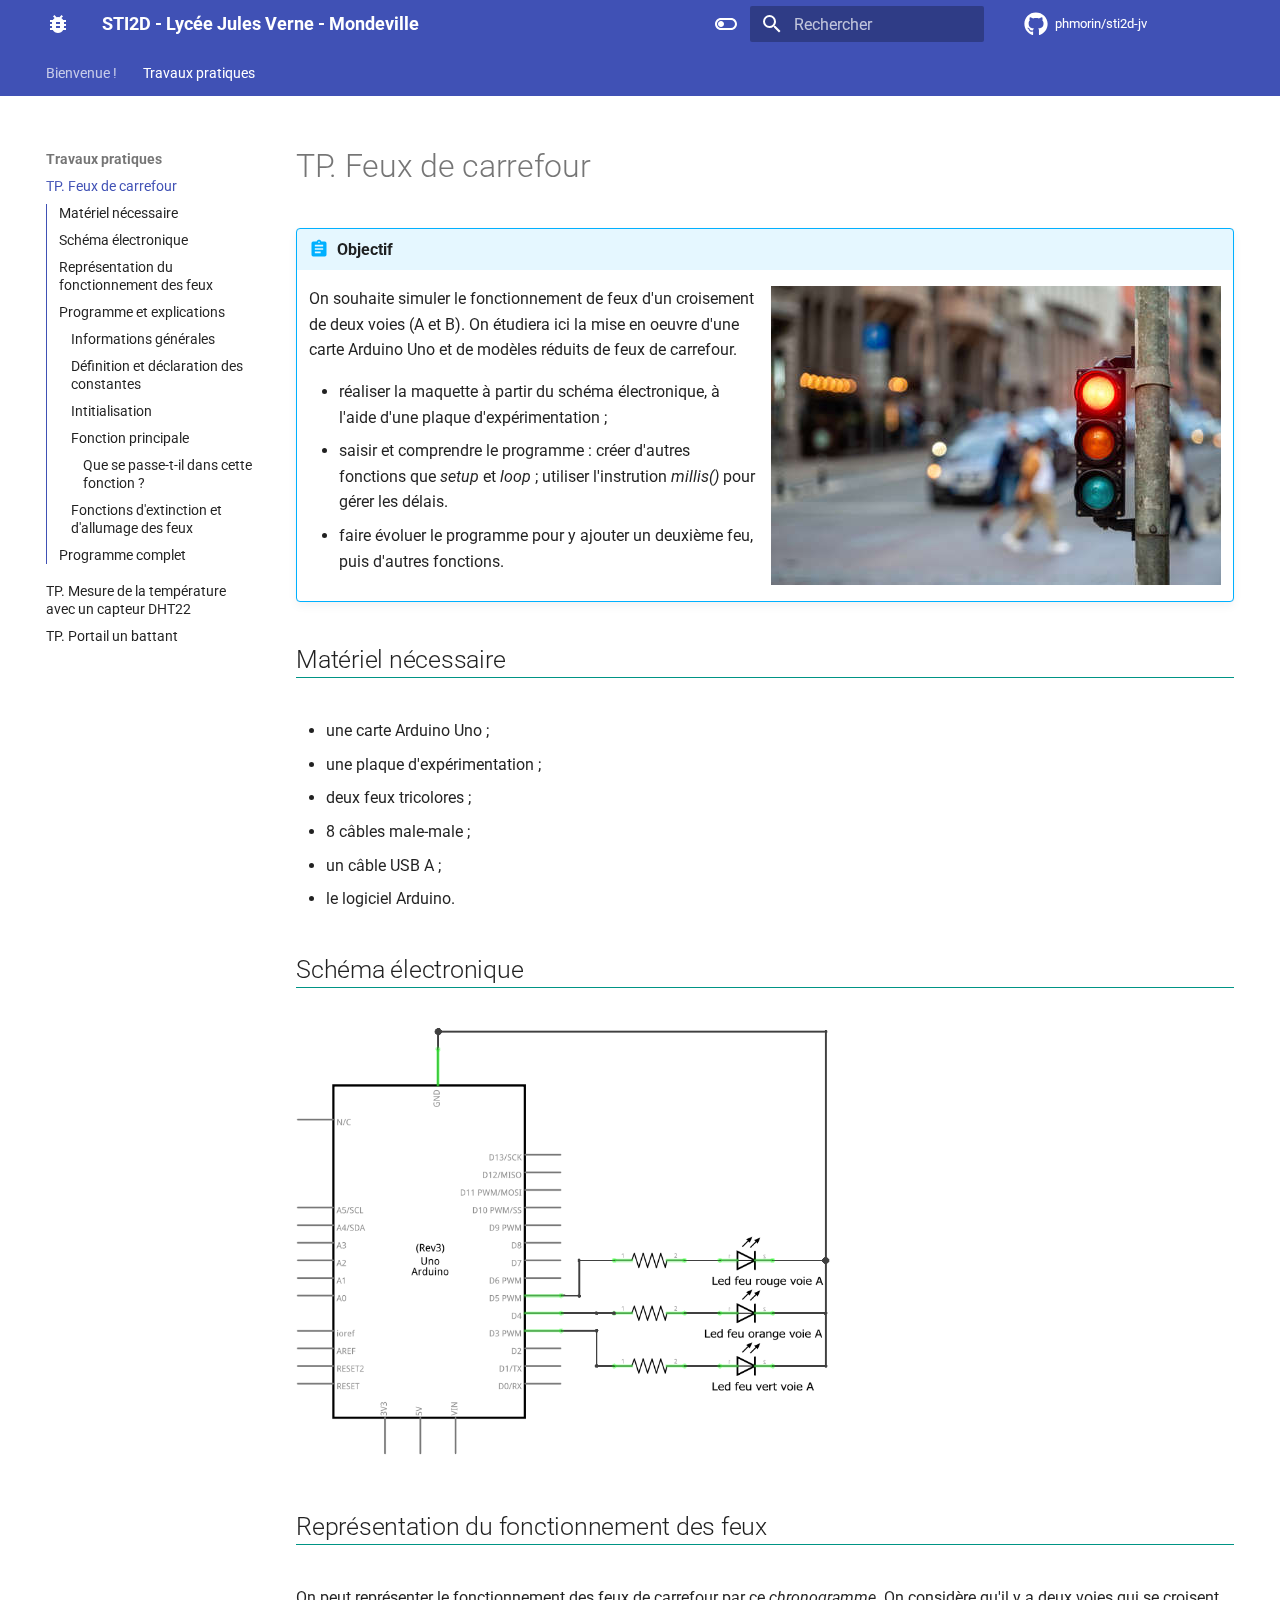
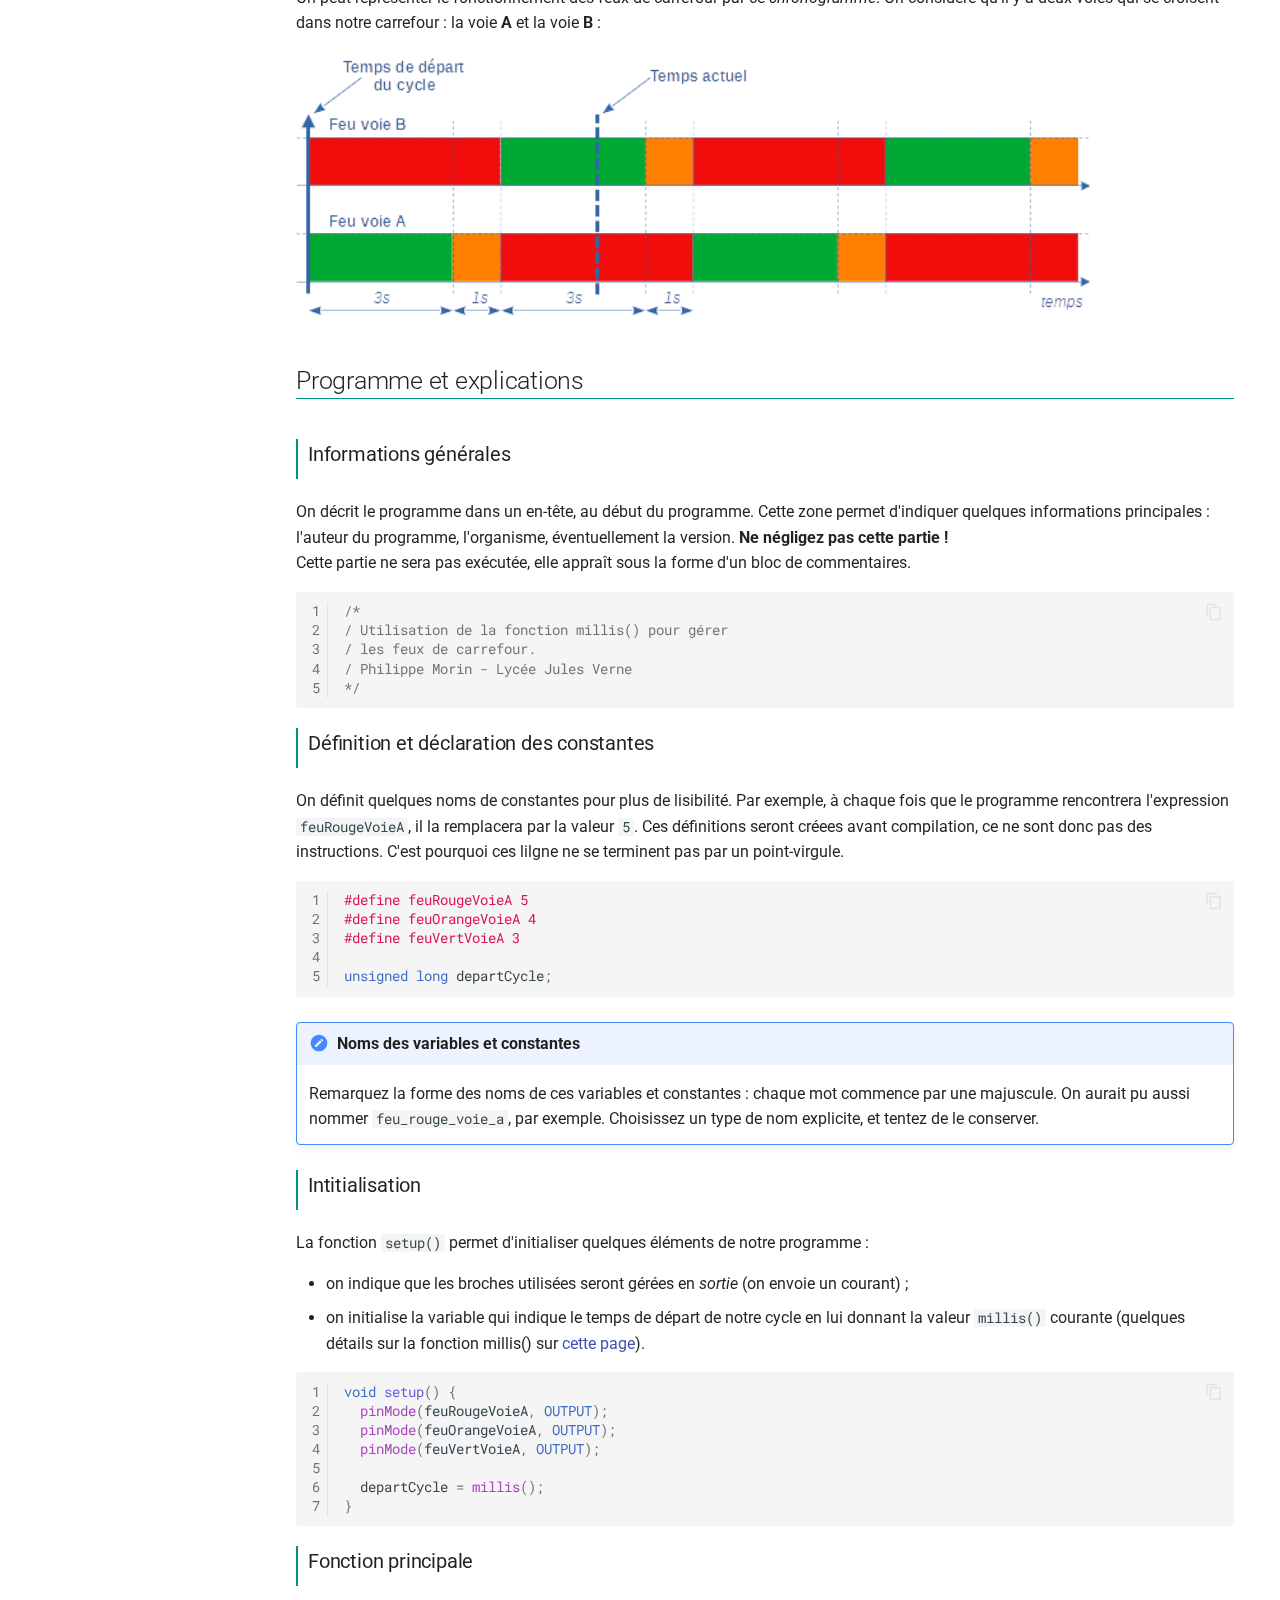
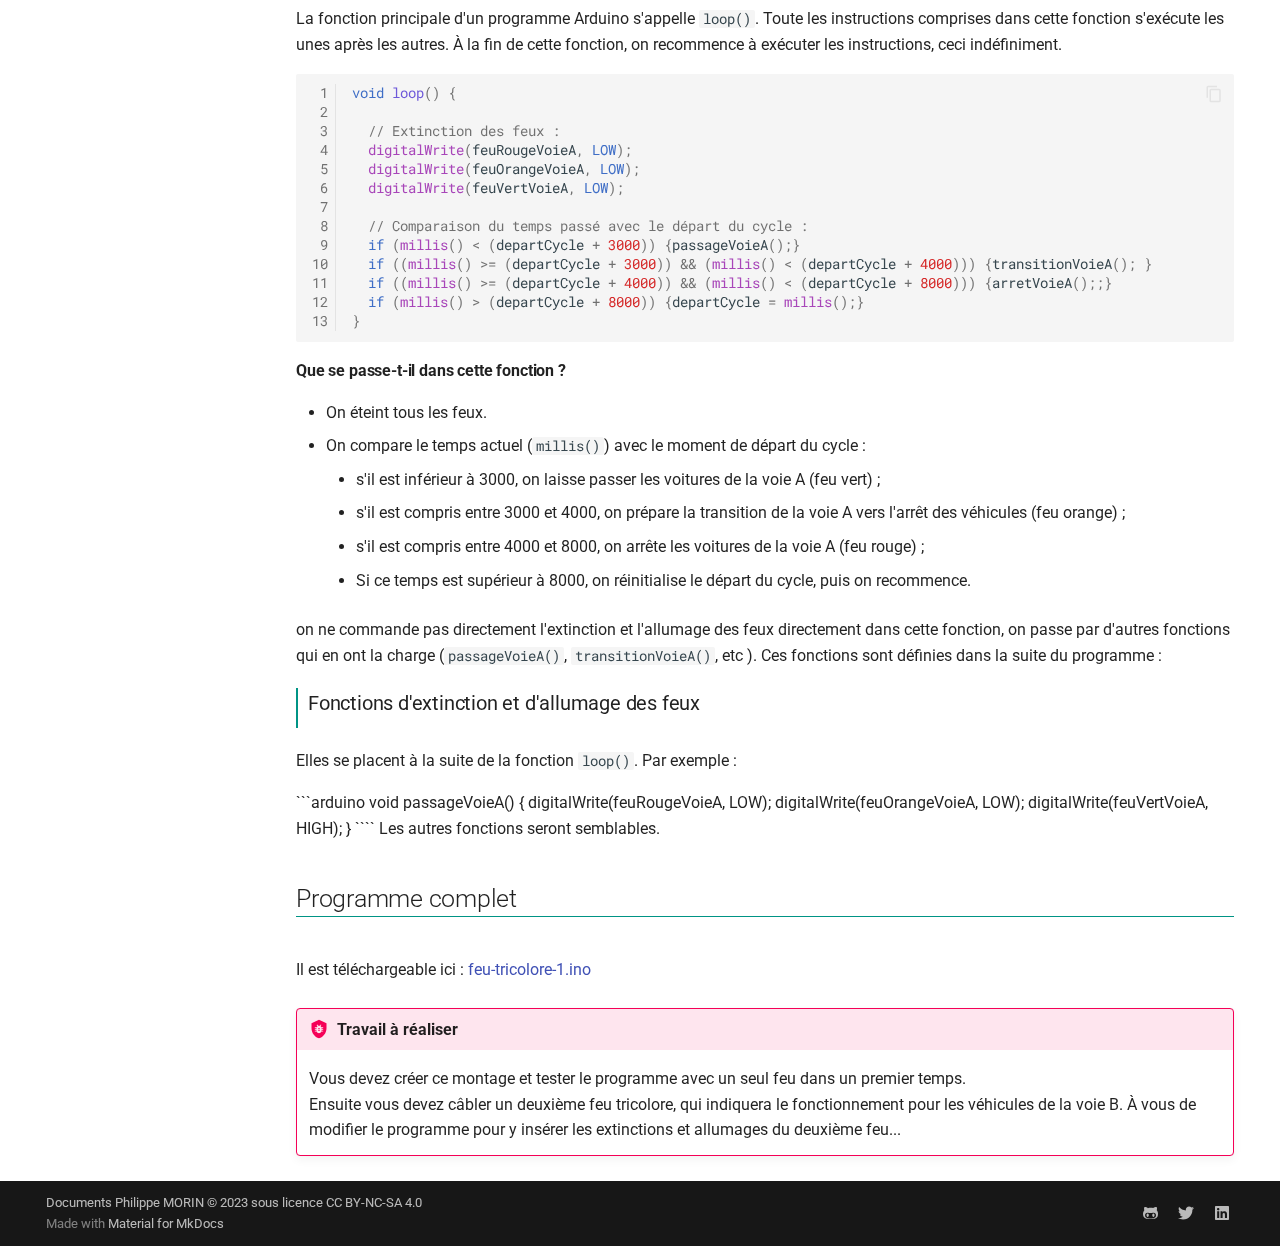
==== commit 227c738d: "Deployed 9e7cf28 with MkDocs version: 1.4.2" ====
--- a/Travaux pratiques/TP-feux-de-carrefour/index.html
+++ b/Travaux pratiques/TP-feux-de-carrefour/index.html
@@ -63,7 +63,7 @@
     
     
     
-    <body dir="ltr" data-md-color-scheme="default" data-md-color-primary="teal" data-md-color-accent="purple">
+    <body dir="ltr" data-md-color-scheme="default" data-md-color-primary="indigo" data-md-color-accent="purple">
   
     
     
@@ -121,7 +121,7 @@
             
             
             
-            <input class="md-option" data-md-color-media="" data-md-color-scheme="default" data-md-color-primary="teal" data-md-color-accent="purple"  aria-label="Switch to dark mode"  type="radio" name="__palette" id="__palette_1">
+            <input class="md-option" data-md-color-media="" data-md-color-scheme="default" data-md-color-primary="indigo" data-md-color-accent="purple"  aria-label="Switch to dark mode"  type="radio" name="__palette" id="__palette_1">
             
               <label class="md-header__button md-icon" title="Switch to dark mode" for="__palette_2" hidden>
                 <svg xmlns="http://www.w3.org/2000/svg" viewBox="0 0 24 24"><path d="M17 6H7c-3.31 0-6 2.69-6 6s2.69 6 6 6h10c3.31 0 6-2.69 6-6s-2.69-6-6-6zm0 10H7c-2.21 0-4-1.79-4-4s1.79-4 4-4h10c2.21 0 4 1.79 4 4s-1.79 4-4 4zM7 9c-1.66 0-3 1.34-3 3s1.34 3 3 3 3-1.34 3-3-1.34-3-3-3z"/></svg>
@@ -131,7 +131,7 @@
             
             
             
-            <input class="md-option" data-md-color-media="" data-md-color-scheme="slate" data-md-color-primary="teal" data-md-color-accent="lime"  aria-label="Switch to lignt mode"  type="radio" name="__palette" id="__palette_2">
+            <input class="md-option" data-md-color-media="" data-md-color-scheme="slate" data-md-color-primary="indigo" data-md-color-accent="lime"  aria-label="Switch to lignt mode"  type="radio" name="__palette" id="__palette_2">
             
               <label class="md-header__button md-icon" title="Switch to lignt mode" for="__palette_1" hidden>
                 <svg xmlns="http://www.w3.org/2000/svg" viewBox="0 0 24 24"><path d="M17 7H7a5 5 0 0 0-5 5 5 5 0 0 0 5 5h10a5 5 0 0 0 5-5 5 5 0 0 0-5-5m0 8a3 3 0 0 1-3-3 3 3 0 0 1 3-3 3 3 0 0 1 3 3 3 3 0 0 1-3 3Z"/></svg>
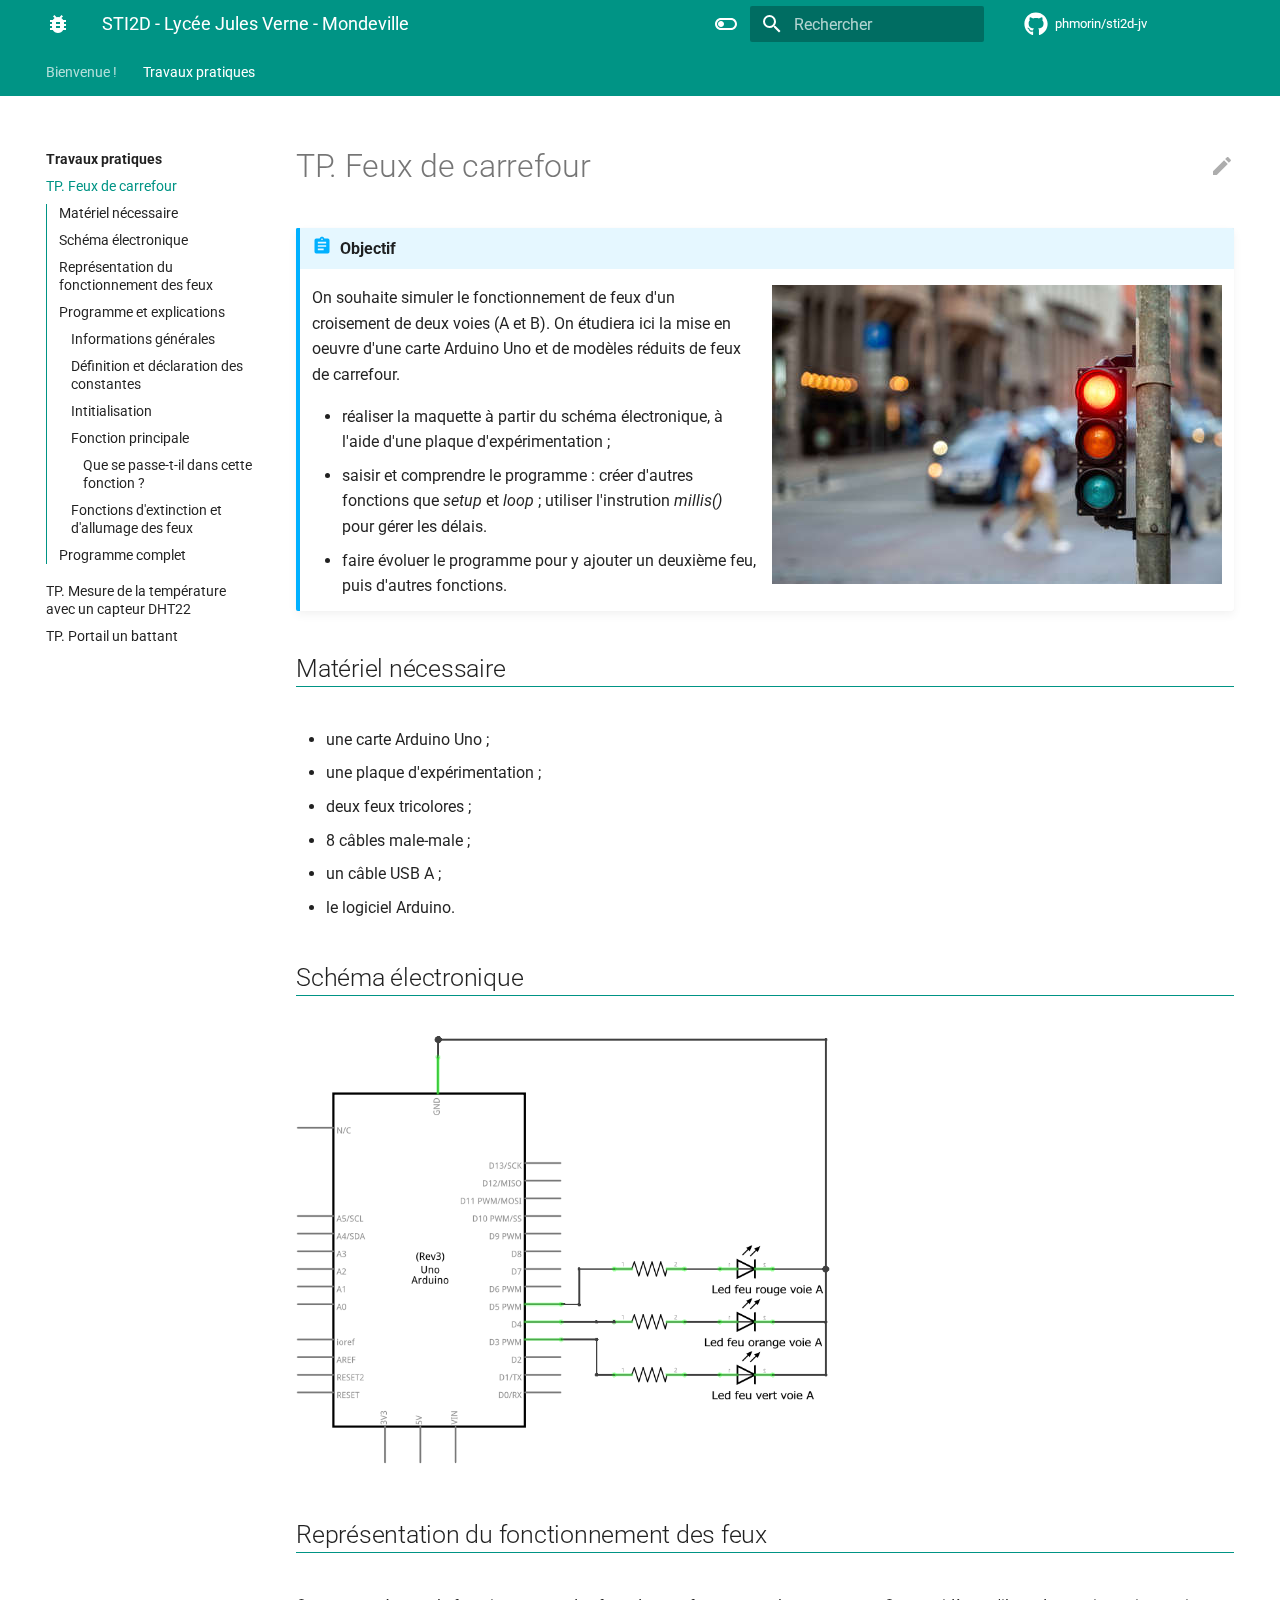
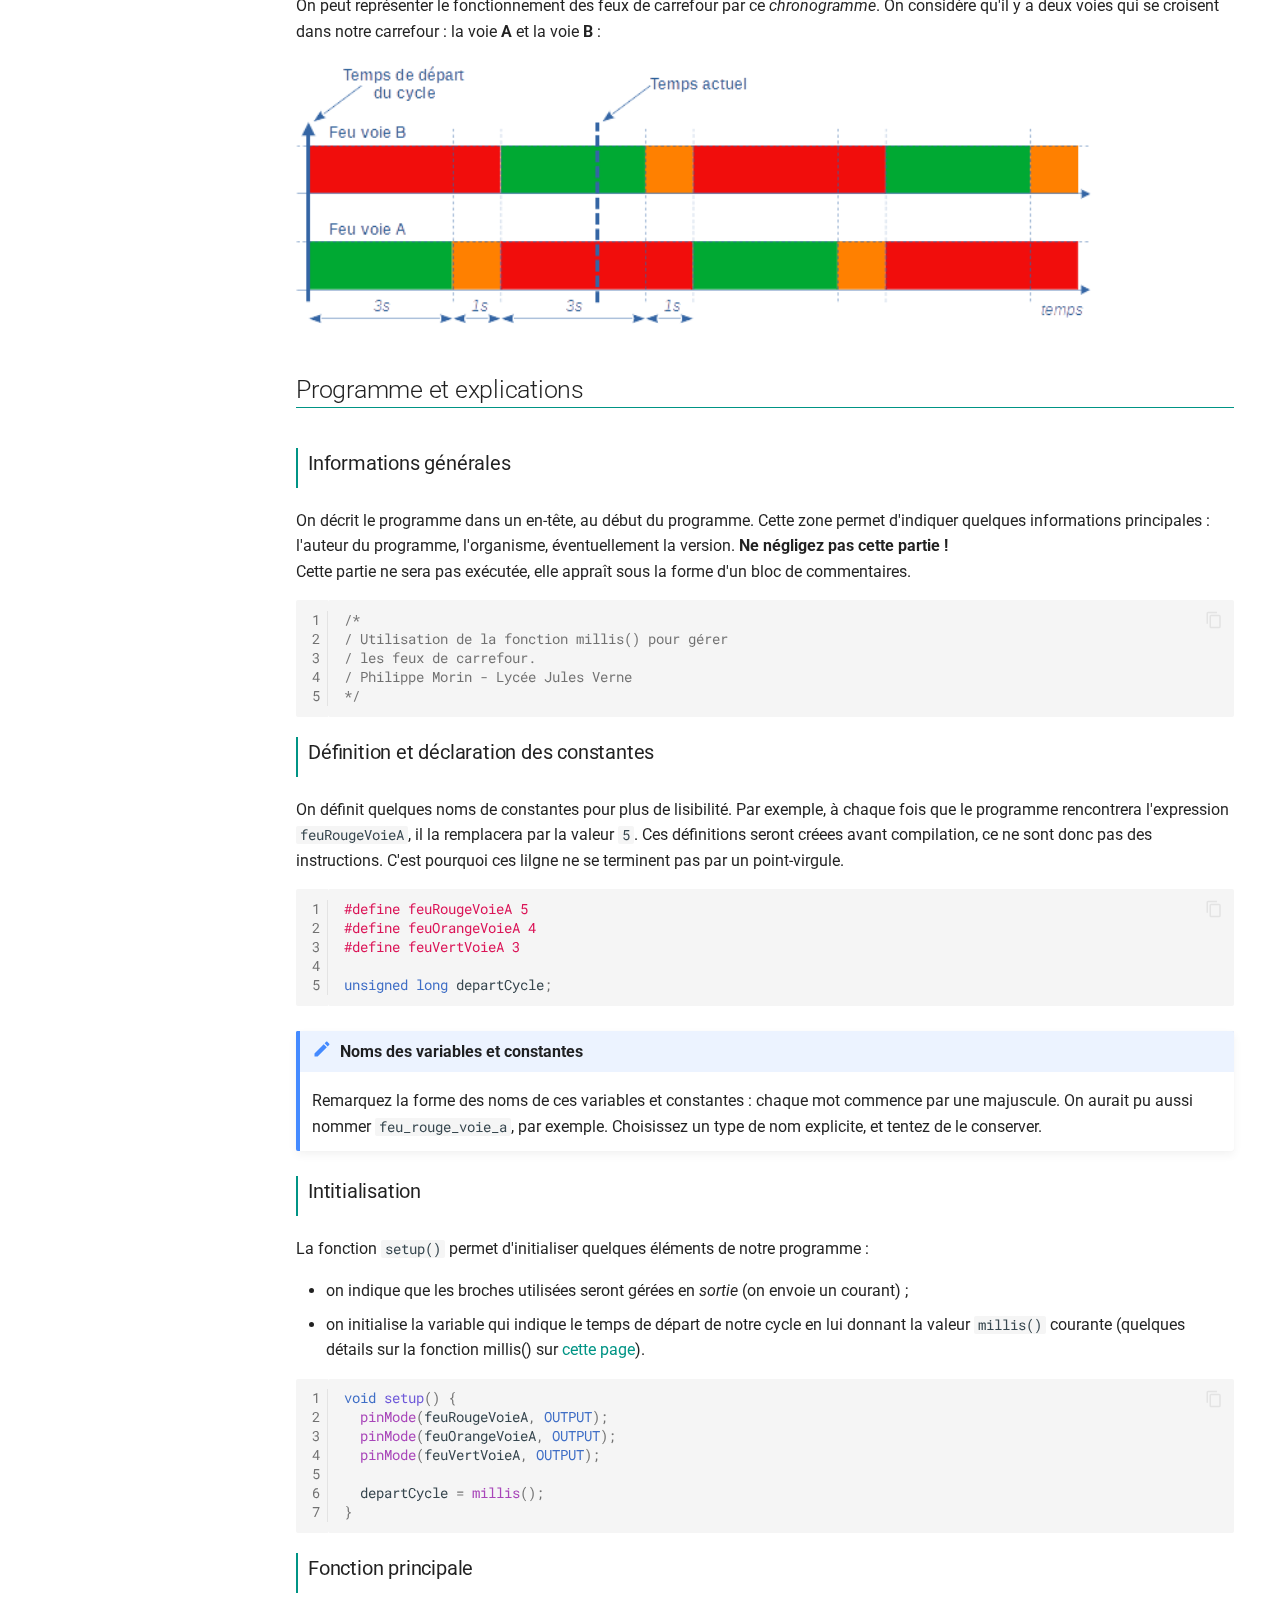
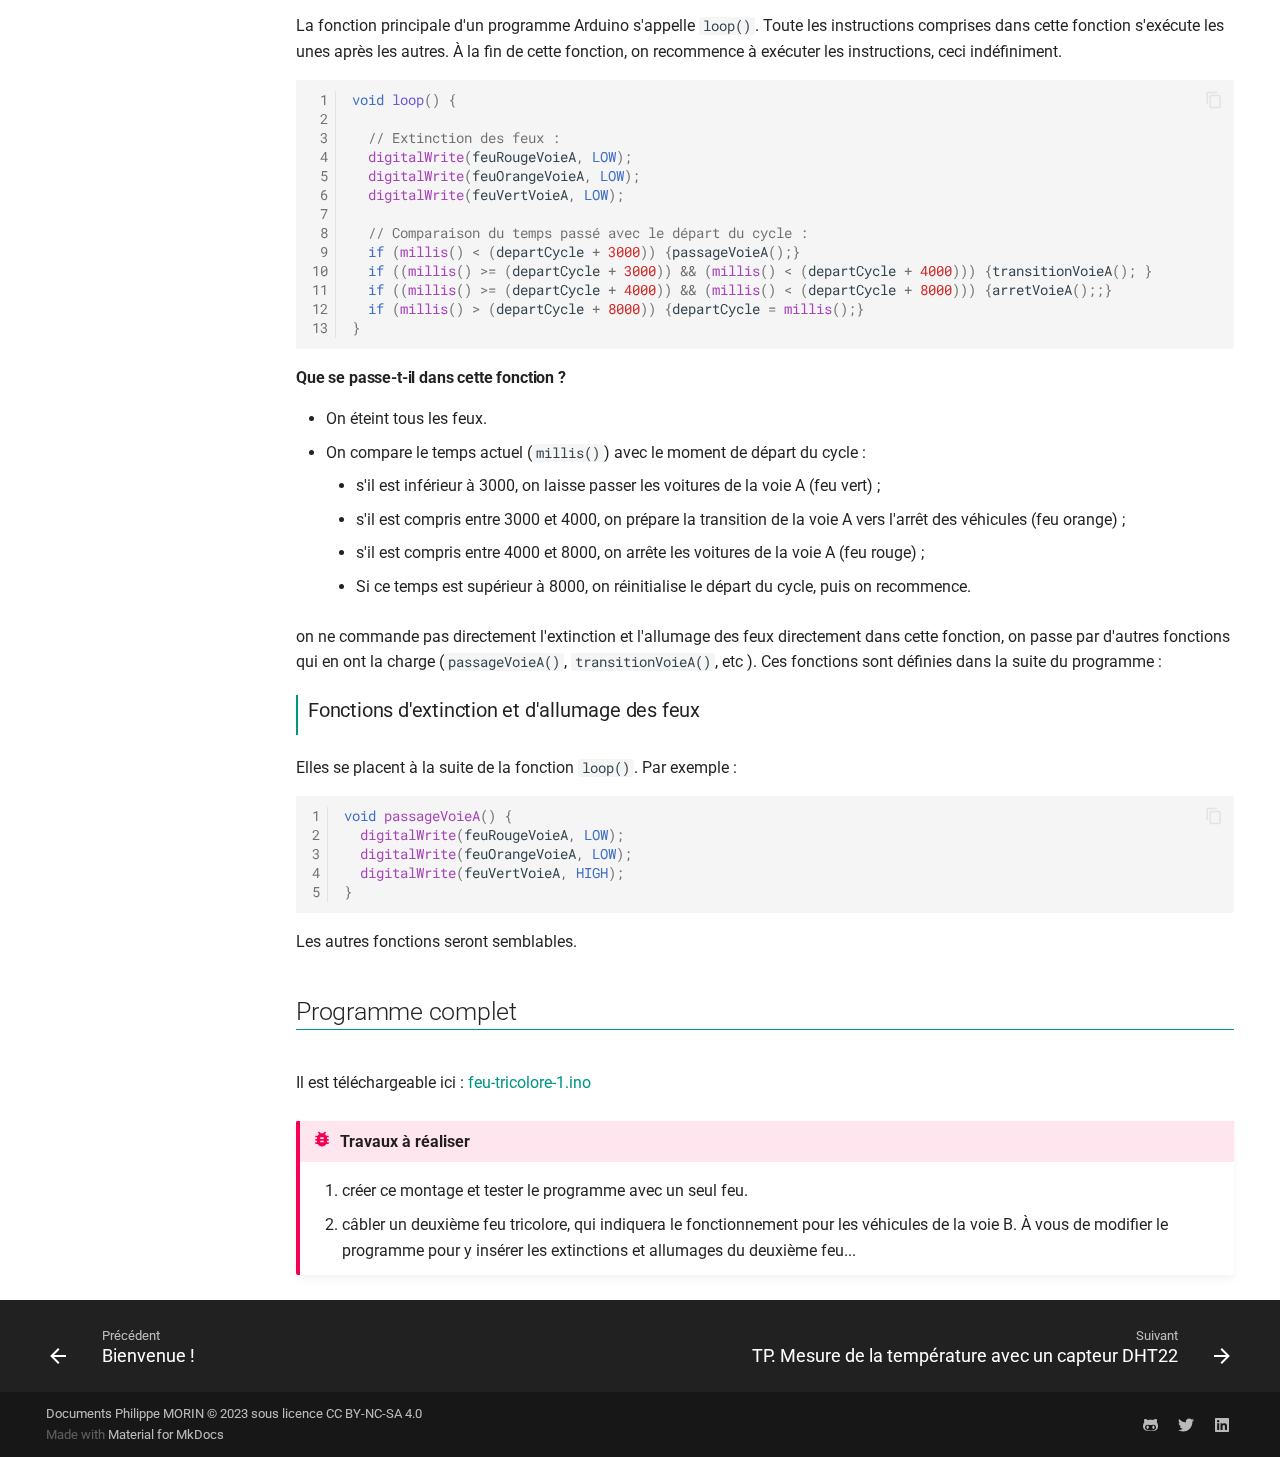
==== commit 925183e1: "Deployed b7810ee with MkDocs version: 1.2.3" ====
--- a/Travaux pratiques/TP-feux-de-carrefour/index.html
+++ b/Travaux pratiques/TP-feux-de-carrefour/index.html
@@ -10,14 +10,8 @@
       
         <link rel="canonical" href="https://phmorin.github.io/sti2d-jv/Travaux%20pratiques/TP-feux-de-carrefour/">
       
-      
-        <link rel="prev" href="../..">
-      
-      
-        <link rel="next" href="../TP-mesure-temperature-dht22/">
-      
       <link rel="icon" href="../../assets/images/favicon.png">
-      <meta name="generator" content="mkdocs-1.4.2, mkdocs-material-9.1.16">
+      <meta name="generator" content="mkdocs-1.2.3, mkdocs-material-8.0.4">
     
     
       
@@ -25,32 +19,29 @@
       
     
     
-      <link rel="stylesheet" href="../../assets/stylesheets/main.26e3688c.min.css">
-      
-        
-        <link rel="stylesheet" href="../../assets/stylesheets/palette.ecc896b0.min.css">
-      
-      
-
-    
-    
-    
-      
-        
+      <link rel="stylesheet" href="../../assets/stylesheets/main.2a4617e2.min.css">
+      
+        
+        <link rel="stylesheet" href="../../assets/stylesheets/palette.9204c3b2.min.css">
+        
+      
+    
+    
+    
+      
         
         <link rel="preconnect" href="https://fonts.gstatic.com" crossorigin>
-        <link rel="stylesheet" href="https://fonts.googleapis.com/css?family=Roboto:300,300i,400,400i,700,700i%7CRoboto+Mono:400,400i,700,700i&display=fallback">
+        <link rel="stylesheet" href="https://fonts.googleapis.com/css?family=Roboto:300,400,400i,700%7CRoboto+Mono&display=fallback">
         <style>:root{--md-text-font:"Roboto";--md-code-font:"Roboto Mono"}</style>
       
     
     
       <link rel="stylesheet" href="../../stylesheets/extra.css">
     
-    <script>__md_scope=new URL("../..",location),__md_hash=e=>[...e].reduce((e,_)=>(e<<5)-e+_.charCodeAt(0),0),__md_get=(e,_=localStorage,t=__md_scope)=>JSON.parse(_.getItem(t.pathname+"."+e)),__md_set=(e,_,t=localStorage,a=__md_scope)=>{try{t.setItem(a.pathname+"."+e,JSON.stringify(_))}catch(e){}}</script>
-    
-      
-
-    
+    <script>function __md_scope(e,t,_){return new URL(_||(t===localStorage?"../..":"../.."),location).pathname+"."+e}function __md_get(e,t=localStorage,_){return JSON.parse(t.getItem(__md_scope(e,t,_)))}function __md_set(e,t,_=localStorage,o){try{_.setItem(__md_scope(e,_,o),JSON.stringify(t))}catch(e){}}</script>
+    
+      
+
     
     
   </head>
@@ -63,11 +54,11 @@
     
     
     
-    <body dir="ltr" data-md-color-scheme="default" data-md-color-primary="indigo" data-md-color-accent="purple">
-  
-    
-    
-      <script>var palette=__md_get("__palette");if(palette&&"object"==typeof palette.color)for(var key of Object.keys(palette.color))document.body.setAttribute("data-md-color-"+key,palette.color[key])</script>
+    <body dir="ltr" data-md-color-scheme="default" data-md-color-primary="teal" data-md-color-accent="purple">
+  
+    
+    
+      <script>var palette=__md_get("__palette");if(palette&&"object"==typeof palette.color)for(var[key,value]of Object.entries(palette.color))document.body.setAttribute("data-md-color-"+key,value)</script>
     
     <input class="md-toggle" data-md-toggle="drawer" type="checkbox" id="__drawer" autocomplete="off">
     <input class="md-toggle" data-md-toggle="search" type="checkbox" id="__search" autocomplete="off">
@@ -92,11 +83,11 @@
     <a href="../.." title="STI2D - Lycée Jules Verne - Mondeville" class="md-header__button md-logo" aria-label="STI2D - Lycée Jules Verne - Mondeville" data-md-component="logo">
       
   
-  <svg xmlns="http://www.w3.org/2000/svg" viewBox="0 0 24 24"><path d="M14 12h-4v-2h4m0 6h-4v-2h4m6-6h-2.81a5.985 5.985 0 0 0-1.82-1.96L17 4.41 15.59 3l-2.17 2.17a6.002 6.002 0 0 0-2.83 0L8.41 3 7 4.41l1.62 1.63C7.88 6.55 7.26 7.22 6.81 8H4v2h2.09c-.05.33-.09.66-.09 1v1H4v2h2v1c0 .34.04.67.09 1H4v2h2.81c1.04 1.79 2.97 3 5.19 3s4.15-1.21 5.19-3H20v-2h-2.09c.05-.33.09-.66.09-1v-1h2v-2h-2v-1c0-.34-.04-.67-.09-1H20V8Z"/></svg>
+  <svg xmlns="http://www.w3.org/2000/svg" viewBox="0 0 24 24"><path d="M14 12h-4v-2h4m0 6h-4v-2h4m6-6h-2.81a5.985 5.985 0 0 0-1.82-1.96L17 4.41 15.59 3l-2.17 2.17a6.002 6.002 0 0 0-2.83 0L8.41 3 7 4.41l1.62 1.63C7.88 6.55 7.26 7.22 6.81 8H4v2h2.09c-.05.33-.09.66-.09 1v1H4v2h2v1c0 .34.04.67.09 1H4v2h2.81c1.04 1.79 2.97 3 5.19 3s4.15-1.21 5.19-3H20v-2h-2.09c.05-.33.09-.66.09-1v-1h2v-2h-2v-1c0-.34-.04-.67-.09-1H20V8z"/></svg>
 
     </a>
     <label class="md-header__button md-icon" for="__drawer">
-      <svg xmlns="http://www.w3.org/2000/svg" viewBox="0 0 24 24"><path d="M3 6h18v2H3V6m0 5h18v2H3v-2m0 5h18v2H3v-2Z"/></svg>
+      <svg xmlns="http://www.w3.org/2000/svg" viewBox="0 0 24 24"><path d="M3 6h18v2H3V6m0 5h18v2H3v-2m0 5h18v2H3v-2z"/></svg>
     </label>
     <div class="md-header__title" data-md-component="header-title">
       <div class="md-header__ellipsis">
@@ -115,36 +106,32 @@
       </div>
     </div>
     
-      
-        <form class="md-header__option" data-md-component="palette">
-          
-            
-            
-            
-            <input class="md-option" data-md-color-media="" data-md-color-scheme="default" data-md-color-primary="indigo" data-md-color-accent="purple"  aria-label="Switch to dark mode"  type="radio" name="__palette" id="__palette_1">
-            
-              <label class="md-header__button md-icon" title="Switch to dark mode" for="__palette_2" hidden>
-                <svg xmlns="http://www.w3.org/2000/svg" viewBox="0 0 24 24"><path d="M17 6H7c-3.31 0-6 2.69-6 6s2.69 6 6 6h10c3.31 0 6-2.69 6-6s-2.69-6-6-6zm0 10H7c-2.21 0-4-1.79-4-4s1.79-4 4-4h10c2.21 0 4 1.79 4 4s-1.79 4-4 4zM7 9c-1.66 0-3 1.34-3 3s1.34 3 3 3 3-1.34 3-3-1.34-3-3-3z"/></svg>
-              </label>
-            
-          
-            
-            
-            
-            <input class="md-option" data-md-color-media="" data-md-color-scheme="slate" data-md-color-primary="indigo" data-md-color-accent="lime"  aria-label="Switch to lignt mode"  type="radio" name="__palette" id="__palette_2">
-            
-              <label class="md-header__button md-icon" title="Switch to lignt mode" for="__palette_1" hidden>
-                <svg xmlns="http://www.w3.org/2000/svg" viewBox="0 0 24 24"><path d="M17 7H7a5 5 0 0 0-5 5 5 5 0 0 0 5 5h10a5 5 0 0 0 5-5 5 5 0 0 0-5-5m0 8a3 3 0 0 1-3-3 3 3 0 0 1 3-3 3 3 0 0 1 3 3 3 3 0 0 1-3 3Z"/></svg>
-              </label>
-            
-          
-        </form>
-      
+      <form class="md-header__option" data-md-component="palette">
+        
+          
+          
+          <input class="md-option" data-md-color-media="" data-md-color-scheme="default" data-md-color-primary="teal" data-md-color-accent="purple"  aria-label="Switch to dark mode"  type="radio" name="__palette" id="__palette_1">
+          
+            <label class="md-header__button md-icon" title="Switch to dark mode" for="__palette_2" hidden>
+              <svg xmlns="http://www.w3.org/2000/svg" viewBox="0 0 24 24"><path d="M17 6H7c-3.31 0-6 2.69-6 6s2.69 6 6 6h10c3.31 0 6-2.69 6-6s-2.69-6-6-6zm0 10H7c-2.21 0-4-1.79-4-4s1.79-4 4-4h10c2.21 0 4 1.79 4 4s-1.79 4-4 4zM7 9c-1.66 0-3 1.34-3 3s1.34 3 3 3 3-1.34 3-3-1.34-3-3-3z"/></svg>
+            </label>
+          
+        
+          
+          
+          <input class="md-option" data-md-color-media="" data-md-color-scheme="slate" data-md-color-primary="teal" data-md-color-accent="lime"  aria-label="Switch to lignt mode"  type="radio" name="__palette" id="__palette_2">
+          
+            <label class="md-header__button md-icon" title="Switch to lignt mode" for="__palette_1" hidden>
+              <svg xmlns="http://www.w3.org/2000/svg" viewBox="0 0 24 24"><path d="M17 7H7a5 5 0 0 0-5 5 5 5 0 0 0 5 5h10a5 5 0 0 0 5-5 5 5 0 0 0-5-5m0 8a3 3 0 0 1-3-3 3 3 0 0 1 3-3 3 3 0 0 1 3 3 3 3 0 0 1-3 3z"/></svg>
+            </label>
+          
+        
+      </form>
     
     
     
       <label class="md-header__button md-icon" for="__search">
-        <svg xmlns="http://www.w3.org/2000/svg" viewBox="0 0 24 24"><path d="M9.5 3A6.5 6.5 0 0 1 16 9.5c0 1.61-.59 3.09-1.56 4.23l.27.27h.79l5 5-1.5 1.5-5-5v-.79l-.27-.27A6.516 6.516 0 0 1 9.5 16 6.5 6.5 0 0 1 3 9.5 6.5 6.5 0 0 1 9.5 3m0 2C7 5 5 7 5 9.5S7 14 9.5 14 14 12 14 9.5 12 5 9.5 5Z"/></svg>
+        <svg xmlns="http://www.w3.org/2000/svg" viewBox="0 0 24 24"><path d="M9.5 3A6.5 6.5 0 0 1 16 9.5c0 1.61-.59 3.09-1.56 4.23l.27.27h.79l5 5-1.5 1.5-5-5v-.79l-.27-.27A6.516 6.516 0 0 1 9.5 16 6.5 6.5 0 0 1 3 9.5 6.5 6.5 0 0 1 9.5 3m0 2C7 5 5 7 5 9.5S7 14 9.5 14 14 12 14 9.5 12 5 9.5 5z"/></svg>
       </label>
       <div class="md-search" data-md-component="search" role="dialog">
   <label class="md-search__overlay" for="__search"></label>
@@ -152,13 +139,13 @@
     <form class="md-search__form" name="search">
       <input type="text" class="md-search__input" name="query" aria-label="Rechercher" placeholder="Rechercher" autocapitalize="off" autocorrect="off" autocomplete="off" spellcheck="false" data-md-component="search-query" required>
       <label class="md-search__icon md-icon" for="__search">
-        <svg xmlns="http://www.w3.org/2000/svg" viewBox="0 0 24 24"><path d="M9.5 3A6.5 6.5 0 0 1 16 9.5c0 1.61-.59 3.09-1.56 4.23l.27.27h.79l5 5-1.5 1.5-5-5v-.79l-.27-.27A6.516 6.516 0 0 1 9.5 16 6.5 6.5 0 0 1 3 9.5 6.5 6.5 0 0 1 9.5 3m0 2C7 5 5 7 5 9.5S7 14 9.5 14 14 12 14 9.5 12 5 9.5 5Z"/></svg>
-        <svg xmlns="http://www.w3.org/2000/svg" viewBox="0 0 24 24"><path d="M20 11v2H8l5.5 5.5-1.42 1.42L4.16 12l7.92-7.92L13.5 5.5 8 11h12Z"/></svg>
+        <svg xmlns="http://www.w3.org/2000/svg" viewBox="0 0 24 24"><path d="M9.5 3A6.5 6.5 0 0 1 16 9.5c0 1.61-.59 3.09-1.56 4.23l.27.27h.79l5 5-1.5 1.5-5-5v-.79l-.27-.27A6.516 6.516 0 0 1 9.5 16 6.5 6.5 0 0 1 3 9.5 6.5 6.5 0 0 1 9.5 3m0 2C7 5 5 7 5 9.5S7 14 9.5 14 14 12 14 9.5 12 5 9.5 5z"/></svg>
+        <svg xmlns="http://www.w3.org/2000/svg" viewBox="0 0 24 24"><path d="M20 11v2H8l5.5 5.5-1.42 1.42L4.16 12l7.92-7.92L13.5 5.5 8 11h12z"/></svg>
       </label>
-      <nav class="md-search__options" aria-label="Recherche">
-        
-        <button type="reset" class="md-search__icon md-icon" title="Effacer" aria-label="Effacer" tabindex="-1">
-          <svg xmlns="http://www.w3.org/2000/svg" viewBox="0 0 24 24"><path d="M19 6.41 17.59 5 12 10.59 6.41 5 5 6.41 10.59 12 5 17.59 6.41 19 12 13.41 17.59 19 19 17.59 13.41 12 19 6.41Z"/></svg>
+      <nav class="md-search__options" aria-label="Search">
+        
+        <button type="reset" class="md-search__icon md-icon" aria-label="Effacer" tabindex="-1">
+          <svg xmlns="http://www.w3.org/2000/svg" viewBox="0 0 24 24"><path d="M19 6.41 17.59 5 12 10.59 6.41 5 5 6.41 10.59 12 5 17.59 6.41 19 12 13.41 17.59 19 19 17.59 13.41 12 19 6.41z"/></svg>
         </button>
       </nav>
       
@@ -171,7 +158,7 @@
           <div class="md-search-result__meta">
             Initialisation de la recherche
           </div>
-          <ol class="md-search-result__list" role="presentation"></ol>
+          <ol class="md-search-result__list"></ol>
         </div>
       </div>
     </div>
@@ -180,10 +167,10 @@
     
     
       <div class="md-header__source">
-        <a href="https://github.com/phmorin/sti2d-jv" title="Aller au dépôt" class="md-source" data-md-component="source">
+        <a href="https://github.com/phmorin/sti2d-jv/" title="Aller au dépôt" class="md-source" data-md-component="source">
   <div class="md-source__icon md-icon">
     
-    <svg xmlns="http://www.w3.org/2000/svg" viewBox="0 0 496 512"><!--! Font Awesome Free 6.4.0 by @fontawesome - https://fontawesome.com License - https://fontawesome.com/license/free (Icons: CC BY 4.0, Fonts: SIL OFL 1.1, Code: MIT License) Copyright 2023 Fonticons, Inc.--><path d="M165.9 397.4c0 2-2.3 3.6-5.2 3.6-3.3.3-5.6-1.3-5.6-3.6 0-2 2.3-3.6 5.2-3.6 3-.3 5.6 1.3 5.6 3.6zm-31.1-4.5c-.7 2 1.3 4.3 4.3 4.9 2.6 1 5.6 0 6.2-2s-1.3-4.3-4.3-5.2c-2.6-.7-5.5.3-6.2 2.3zm44.2-1.7c-2.9.7-4.9 2.6-4.6 4.9.3 2 2.9 3.3 5.9 2.6 2.9-.7 4.9-2.6 4.6-4.6-.3-1.9-3-3.2-5.9-2.9zM244.8 8C106.1 8 0 113.3 0 252c0 110.9 69.8 205.8 169.5 239.2 12.8 2.3 17.3-5.6 17.3-12.1 0-6.2-.3-40.4-.3-61.4 0 0-70 15-84.7-29.8 0 0-11.4-29.1-27.8-36.6 0 0-22.9-15.7 1.6-15.4 0 0 24.9 2 38.6 25.8 21.9 38.6 58.6 27.5 72.9 20.9 2.3-16 8.8-27.1 16-33.7-55.9-6.2-112.3-14.3-112.3-110.5 0-27.5 7.6-41.3 23.6-58.9-2.6-6.5-11.1-33.3 2.6-67.9 20.9-6.5 69 27 69 27 20-5.6 41.5-8.5 62.8-8.5s42.8 2.9 62.8 8.5c0 0 48.1-33.6 69-27 13.7 34.7 5.2 61.4 2.6 67.9 16 17.7 25.8 31.5 25.8 58.9 0 96.5-58.9 104.2-114.8 110.5 9.2 7.9 17 22.9 17 46.4 0 33.7-.3 75.4-.3 83.6 0 6.5 4.6 14.4 17.3 12.1C428.2 457.8 496 362.9 496 252 496 113.3 383.5 8 244.8 8zM97.2 352.9c-1.3 1-1 3.3.7 5.2 1.6 1.6 3.9 2.3 5.2 1 1.3-1 1-3.3-.7-5.2-1.6-1.6-3.9-2.3-5.2-1zm-10.8-8.1c-.7 1.3.3 2.9 2.3 3.9 1.6 1 3.6.7 4.3-.7.7-1.3-.3-2.9-2.3-3.9-2-.6-3.6-.3-4.3.7zm32.4 35.6c-1.6 1.3-1 4.3 1.3 6.2 2.3 2.3 5.2 2.6 6.5 1 1.3-1.3.7-4.3-1.3-6.2-2.2-2.3-5.2-2.6-6.5-1zm-11.4-14.7c-1.6 1-1.6 3.6 0 5.9 1.6 2.3 4.3 3.3 5.6 2.3 1.6-1.3 1.6-3.9 0-6.2-1.4-2.3-4-3.3-5.6-2z"/></svg>
+    <svg xmlns="http://www.w3.org/2000/svg" viewBox="0 0 496 512"><path d="M165.9 397.4c0 2-2.3 3.6-5.2 3.6-3.3.3-5.6-1.3-5.6-3.6 0-2 2.3-3.6 5.2-3.6 3-.3 5.6 1.3 5.6 3.6zm-31.1-4.5c-.7 2 1.3 4.3 4.3 4.9 2.6 1 5.6 0 6.2-2s-1.3-4.3-4.3-5.2c-2.6-.7-5.5.3-6.2 2.3zm44.2-1.7c-2.9.7-4.9 2.6-4.6 4.9.3 2 2.9 3.3 5.9 2.6 2.9-.7 4.9-2.6 4.6-4.6-.3-1.9-3-3.2-5.9-2.9zM244.8 8C106.1 8 0 113.3 0 252c0 110.9 69.8 205.8 169.5 239.2 12.8 2.3 17.3-5.6 17.3-12.1 0-6.2-.3-40.4-.3-61.4 0 0-70 15-84.7-29.8 0 0-11.4-29.1-27.8-36.6 0 0-22.9-15.7 1.6-15.4 0 0 24.9 2 38.6 25.8 21.9 38.6 58.6 27.5 72.9 20.9 2.3-16 8.8-27.1 16-33.7-55.9-6.2-112.3-14.3-112.3-110.5 0-27.5 7.6-41.3 23.6-58.9-2.6-6.5-11.1-33.3 2.6-67.9 20.9-6.5 69 27 69 27 20-5.6 41.5-8.5 62.8-8.5s42.8 2.9 62.8 8.5c0 0 48.1-33.6 69-27 13.7 34.7 5.2 61.4 2.6 67.9 16 17.7 25.8 31.5 25.8 58.9 0 96.5-58.9 104.2-114.8 110.5 9.2 7.9 17 22.9 17 46.4 0 33.7-.3 75.4-.3 83.6 0 6.5 4.6 14.4 17.3 12.1C428.2 457.8 496 362.9 496 252 496 113.3 383.5 8 244.8 8zM97.2 352.9c-1.3 1-1 3.3.7 5.2 1.6 1.6 3.9 2.3 5.2 1 1.3-1 1-3.3-.7-5.2-1.6-1.6-3.9-2.3-5.2-1zm-10.8-8.1c-.7 1.3.3 2.9 2.3 3.9 1.6 1 3.6.7 4.3-.7.7-1.3-.3-2.9-2.3-3.9-2-.6-3.6-.3-4.3.7zm32.4 35.6c-1.6 1.3-1 4.3 1.3 6.2 2.3 2.3 5.2 2.6 6.5 1 1.3-1.3.7-4.3-1.3-6.2-2.2-2.3-5.2-2.6-6.5-1zm-11.4-14.7c-1.6 1-1.6 3.6 0 5.9 1.6 2.3 4.3 3.3 5.6 2.3 1.6-1.3 1.6-3.9 0-6.2-1.4-2.3-4-3.3-5.6-2z"/></svg>
   </div>
   <div class="md-source__repository">
     phmorin/sti2d-jv
@@ -202,7 +189,7 @@
           
             
 <nav class="md-tabs" aria-label="Onglets" data-md-component="tabs">
-  <div class="md-grid">
+  <div class="md-tabs__inner md-grid">
     <ul class="md-tabs__list">
       
         
@@ -261,17 +248,17 @@
     <a href="../.." title="STI2D - Lycée Jules Verne - Mondeville" class="md-nav__button md-logo" aria-label="STI2D - Lycée Jules Verne - Mondeville" data-md-component="logo">
       
   
-  <svg xmlns="http://www.w3.org/2000/svg" viewBox="0 0 24 24"><path d="M14 12h-4v-2h4m0 6h-4v-2h4m6-6h-2.81a5.985 5.985 0 0 0-1.82-1.96L17 4.41 15.59 3l-2.17 2.17a6.002 6.002 0 0 0-2.83 0L8.41 3 7 4.41l1.62 1.63C7.88 6.55 7.26 7.22 6.81 8H4v2h2.09c-.05.33-.09.66-.09 1v1H4v2h2v1c0 .34.04.67.09 1H4v2h2.81c1.04 1.79 2.97 3 5.19 3s4.15-1.21 5.19-3H20v-2h-2.09c.05-.33.09-.66.09-1v-1h2v-2h-2v-1c0-.34-.04-.67-.09-1H20V8Z"/></svg>
+  <svg xmlns="http://www.w3.org/2000/svg" viewBox="0 0 24 24"><path d="M14 12h-4v-2h4m0 6h-4v-2h4m6-6h-2.81a5.985 5.985 0 0 0-1.82-1.96L17 4.41 15.59 3l-2.17 2.17a6.002 6.002 0 0 0-2.83 0L8.41 3 7 4.41l1.62 1.63C7.88 6.55 7.26 7.22 6.81 8H4v2h2.09c-.05.33-.09.66-.09 1v1H4v2h2v1c0 .34.04.67.09 1H4v2h2.81c1.04 1.79 2.97 3 5.19 3s4.15-1.21 5.19-3H20v-2h-2.09c.05-.33.09-.66.09-1v-1h2v-2h-2v-1c0-.34-.04-.67-.09-1H20V8z"/></svg>
 
     </a>
     STI2D - Lycée Jules Verne - Mondeville
   </label>
   
     <div class="md-nav__source">
-      <a href="https://github.com/phmorin/sti2d-jv" title="Aller au dépôt" class="md-source" data-md-component="source">
+      <a href="https://github.com/phmorin/sti2d-jv/" title="Aller au dépôt" class="md-source" data-md-component="source">
   <div class="md-source__icon md-icon">
     
-    <svg xmlns="http://www.w3.org/2000/svg" viewBox="0 0 496 512"><!--! Font Awesome Free 6.4.0 by @fontawesome - https://fontawesome.com License - https://fontawesome.com/license/free (Icons: CC BY 4.0, Fonts: SIL OFL 1.1, Code: MIT License) Copyright 2023 Fonticons, Inc.--><path d="M165.9 397.4c0 2-2.3 3.6-5.2 3.6-3.3.3-5.6-1.3-5.6-3.6 0-2 2.3-3.6 5.2-3.6 3-.3 5.6 1.3 5.6 3.6zm-31.1-4.5c-.7 2 1.3 4.3 4.3 4.9 2.6 1 5.6 0 6.2-2s-1.3-4.3-4.3-5.2c-2.6-.7-5.5.3-6.2 2.3zm44.2-1.7c-2.9.7-4.9 2.6-4.6 4.9.3 2 2.9 3.3 5.9 2.6 2.9-.7 4.9-2.6 4.6-4.6-.3-1.9-3-3.2-5.9-2.9zM244.8 8C106.1 8 0 113.3 0 252c0 110.9 69.8 205.8 169.5 239.2 12.8 2.3 17.3-5.6 17.3-12.1 0-6.2-.3-40.4-.3-61.4 0 0-70 15-84.7-29.8 0 0-11.4-29.1-27.8-36.6 0 0-22.9-15.7 1.6-15.4 0 0 24.9 2 38.6 25.8 21.9 38.6 58.6 27.5 72.9 20.9 2.3-16 8.8-27.1 16-33.7-55.9-6.2-112.3-14.3-112.3-110.5 0-27.5 7.6-41.3 23.6-58.9-2.6-6.5-11.1-33.3 2.6-67.9 20.9-6.5 69 27 69 27 20-5.6 41.5-8.5 62.8-8.5s42.8 2.9 62.8 8.5c0 0 48.1-33.6 69-27 13.7 34.7 5.2 61.4 2.6 67.9 16 17.7 25.8 31.5 25.8 58.9 0 96.5-58.9 104.2-114.8 110.5 9.2 7.9 17 22.9 17 46.4 0 33.7-.3 75.4-.3 83.6 0 6.5 4.6 14.4 17.3 12.1C428.2 457.8 496 362.9 496 252 496 113.3 383.5 8 244.8 8zM97.2 352.9c-1.3 1-1 3.3.7 5.2 1.6 1.6 3.9 2.3 5.2 1 1.3-1 1-3.3-.7-5.2-1.6-1.6-3.9-2.3-5.2-1zm-10.8-8.1c-.7 1.3.3 2.9 2.3 3.9 1.6 1 3.6.7 4.3-.7.7-1.3-.3-2.9-2.3-3.9-2-.6-3.6-.3-4.3.7zm32.4 35.6c-1.6 1.3-1 4.3 1.3 6.2 2.3 2.3 5.2 2.6 6.5 1 1.3-1.3.7-4.3-1.3-6.2-2.2-2.3-5.2-2.6-6.5-1zm-11.4-14.7c-1.6 1-1.6 3.6 0 5.9 1.6 2.3 4.3 3.3 5.6 2.3 1.6-1.3 1.6-3.9 0-6.2-1.4-2.3-4-3.3-5.6-2z"/></svg>
+    <svg xmlns="http://www.w3.org/2000/svg" viewBox="0 0 496 512"><path d="M165.9 397.4c0 2-2.3 3.6-5.2 3.6-3.3.3-5.6-1.3-5.6-3.6 0-2 2.3-3.6 5.2-3.6 3-.3 5.6 1.3 5.6 3.6zm-31.1-4.5c-.7 2 1.3 4.3 4.3 4.9 2.6 1 5.6 0 6.2-2s-1.3-4.3-4.3-5.2c-2.6-.7-5.5.3-6.2 2.3zm44.2-1.7c-2.9.7-4.9 2.6-4.6 4.9.3 2 2.9 3.3 5.9 2.6 2.9-.7 4.9-2.6 4.6-4.6-.3-1.9-3-3.2-5.9-2.9zM244.8 8C106.1 8 0 113.3 0 252c0 110.9 69.8 205.8 169.5 239.2 12.8 2.3 17.3-5.6 17.3-12.1 0-6.2-.3-40.4-.3-61.4 0 0-70 15-84.7-29.8 0 0-11.4-29.1-27.8-36.6 0 0-22.9-15.7 1.6-15.4 0 0 24.9 2 38.6 25.8 21.9 38.6 58.6 27.5 72.9 20.9 2.3-16 8.8-27.1 16-33.7-55.9-6.2-112.3-14.3-112.3-110.5 0-27.5 7.6-41.3 23.6-58.9-2.6-6.5-11.1-33.3 2.6-67.9 20.9-6.5 69 27 69 27 20-5.6 41.5-8.5 62.8-8.5s42.8 2.9 62.8 8.5c0 0 48.1-33.6 69-27 13.7 34.7 5.2 61.4 2.6 67.9 16 17.7 25.8 31.5 25.8 58.9 0 96.5-58.9 104.2-114.8 110.5 9.2 7.9 17 22.9 17 46.4 0 33.7-.3 75.4-.3 83.6 0 6.5 4.6 14.4 17.3 12.1C428.2 457.8 496 362.9 496 252 496 113.3 383.5 8 244.8 8zM97.2 352.9c-1.3 1-1 3.3.7 5.2 1.6 1.6 3.9 2.3 5.2 1 1.3-1 1-3.3-.7-5.2-1.6-1.6-3.9-2.3-5.2-1zm-10.8-8.1c-.7 1.3.3 2.9 2.3 3.9 1.6 1 3.6.7 4.3-.7.7-1.3-.3-2.9-2.3-3.9-2-.6-3.6-.3-4.3.7zm32.4 35.6c-1.6 1.3-1 4.3 1.3 6.2 2.3 2.3 5.2 2.6 6.5 1 1.3-1.3.7-4.3-1.3-6.2-2.2-2.3-5.2-2.6-6.5-1zm-11.4-14.7c-1.6 1-1.6 3.6 0 5.9 1.6 2.3 4.3 3.3 5.6 2.3 1.6-1.3 1.6-3.9 0-6.2-1.4-2.3-4-3.3-5.6-2z"/></svg>
   </div>
   <div class="md-source__repository">
     phmorin/sti2d-jv
@@ -309,18 +296,17 @@
     <li class="md-nav__item md-nav__item--active md-nav__item--nested">
       
       
-      
-      
-      <input class="md-nav__toggle md-toggle " type="checkbox" id="__nav_2" checked>
-      
-      
-      
-        <label class="md-nav__link" for="__nav_2" id="__nav_2_label" tabindex="0">
+        <input class="md-nav__toggle md-toggle" data-md-toggle="__nav_2" type="checkbox" id="__nav_2" checked>
+      
+      
+      
+      
+        <label class="md-nav__link" for="__nav_2">
           Travaux pratiques
           <span class="md-nav__icon md-icon"></span>
         </label>
       
-      <nav class="md-nav" data-md-level="1" aria-labelledby="__nav_2_label" aria-expanded="true">
+      <nav class="md-nav" aria-label="Travaux pratiques" data-md-level="1">
         <label class="md-nav__title" for="__nav_2">
           <span class="md-nav__icon md-icon"></span>
           Travaux pratiques
@@ -336,7 +322,7 @@
   
     <li class="md-nav__item md-nav__item--active">
       
-      <input class="md-nav__toggle md-toggle" type="checkbox" id="__toc">
+      <input class="md-nav__toggle md-toggle" data-md-toggle="toc" type="checkbox" id="__toc">
       
       
         
@@ -506,14 +492,13 @@
             
             
           
-          
-            <div class="md-content" data-md-component="content">
-              <article class="md-content__inner md-typeset">
+          <div class="md-content" data-md-component="content">
+            <article class="md-content__inner md-typeset">
+              
                 
-                  
-
-  
-  
+<a href="https://github.com/phmorin/sti2d-jv/edit/master/docs/Travaux pratiques/TP-feux-de-carrefour.md" title="Editer cette page" class="md-content__button md-icon">
+  <svg xmlns="http://www.w3.org/2000/svg" viewBox="0 0 24 24"><path d="M20.71 7.04c.39-.39.39-1.04 0-1.41l-2.34-2.34c-.37-.39-1.02-.39-1.41 0l-1.84 1.83 3.75 3.75M3 17.25V21h3.75L17.81 9.93l-3.75-3.75L3 17.25z"/></svg>
+</a>
 
 
 <h1 id="tp-feux-de-carrefour">TP. Feux de carrefour</h1>
@@ -546,28 +531,30 @@
 <h3 id="informations-generales">Informations générales</h3>
 <p>On décrit le programme dans un en-tête, au début du programme. Cette zone permet d'indiquer quelques informations principales : l'auteur du programme, l'organisme, éventuellement la version. <strong> Ne négligez pas cette partie !</strong><br />
 Cette partie ne sera pas exécutée, elle appraît sous la forme d'un bloc de commentaires.</p>
-<div class="highlight"><table class="highlighttable"><tr><td class="linenos"><div class="linenodiv"><pre><span></span><span class="normal">1</span>
+<table class="highlighttable"><tr><td class="linenos"><div class="linenodiv"><pre><span></span><span class="normal">1</span>
 <span class="normal">2</span>
 <span class="normal">3</span>
 <span class="normal">4</span>
-<span class="normal">5</span></pre></div></td><td class="code"><div><pre><span></span><code><span class="cm">/*</span>
+<span class="normal">5</span></pre></div></td><td class="code"><div class="highlight"><pre><span></span><code><span class="cm">/*</span>
 <span class="cm">/ Utilisation de la fonction millis() pour gérer </span>
 <span class="cm">/ les feux de carrefour.</span>
 <span class="cm">/ Philippe Morin - Lycée Jules Verne </span>
-<span class="cm">*/</span>
-</code></pre></div></td></tr></table></div>
+<span class="cm">*/</span><span class="w"></span>
+</code></pre></div>
+</td></tr></table>
 <h3 id="definition-et-declaration-des-constantes">Définition et déclaration des constantes</h3>
 <p>On définit quelques noms de constantes pour plus de lisibilité. Par exemple, à chaque fois que le programme rencontrera l'expression <code>feuRougeVoieA</code>, il la remplacera par la valeur <code>5</code>. Ces définitions seront créees avant compilation, ce ne sont donc pas des instructions. C'est pourquoi ces lilgne ne se terminent pas par un point-virgule.</p>
-<div class="highlight"><table class="highlighttable"><tr><td class="linenos"><div class="linenodiv"><pre><span></span><span class="normal">1</span>
+<table class="highlighttable"><tr><td class="linenos"><div class="linenodiv"><pre><span></span><span class="normal">1</span>
 <span class="normal">2</span>
 <span class="normal">3</span>
 <span class="normal">4</span>
-<span class="normal">5</span></pre></div></td><td class="code"><div><pre><span></span><code><span class="cp">#define feuRougeVoieA 5</span>
+<span class="normal">5</span></pre></div></td><td class="code"><div class="highlight"><pre><span></span><code><span class="cp">#define feuRougeVoieA 5</span>
 <span class="cp">#define feuOrangeVoieA 4</span>
 <span class="cp">#define feuVertVoieA 3</span>
 
-<span class="kr">unsigned</span><span class="w"> </span><span class="kr">long</span><span class="w"> </span><span class="n">departCycle</span><span class="p">;</span>
-</code></pre></div></td></tr></table></div>
+<span class="kr">unsigned</span><span class="w"> </span><span class="kr">long</span><span class="w"> </span><span class="n">departCycle</span><span class="p">;</span><span class="w"></span>
+</code></pre></div>
+</td></tr></table>
 <div class="admonition note">
 <p class="admonition-title">Noms des variables et constantes</p>
 <p>Remarquez la forme des noms de ces variables et constantes : chaque mot commence par une majuscule. On aurait pu aussi nommer <code>feu_rouge_voie_a</code>, par exemple. Choisissez un type de nom explicite, et tentez de le conserver.</p>
@@ -578,23 +565,24 @@
 <li>on indique que les broches utilisées seront gérées en <em>sortie</em> (on envoie un courant) ;</li>
 <li>on initialise la variable qui indique le temps de départ de notre cycle en lui donnant la valeur <code>millis()</code> courante (quelques détails sur la fonction millis() sur <a href="https://arduino-france.site/millis-arduino/" target="_blank">cette page</a>). </li>
 </ul>
-<div class="highlight"><table class="highlighttable"><tr><td class="linenos"><div class="linenodiv"><pre><span></span><span class="normal">1</span>
+<table class="highlighttable"><tr><td class="linenos"><div class="linenodiv"><pre><span></span><span class="normal">1</span>
 <span class="normal">2</span>
 <span class="normal">3</span>
 <span class="normal">4</span>
 <span class="normal">5</span>
 <span class="normal">6</span>
-<span class="normal">7</span></pre></div></td><td class="code"><div><pre><span></span><code><span class="kr">void</span><span class="w"> </span><span class="nb">setup</span><span class="p">()</span><span class="w"> </span><span class="p">{</span>
-<span class="w">  </span><span class="nf">pinMode</span><span class="p">(</span><span class="n">feuRougeVoieA</span><span class="p">,</span><span class="w"> </span><span class="kr">OUTPUT</span><span class="p">);</span>
-<span class="w">  </span><span class="nf">pinMode</span><span class="p">(</span><span class="n">feuOrangeVoieA</span><span class="p">,</span><span class="w"> </span><span class="kr">OUTPUT</span><span class="p">);</span>
-<span class="w">  </span><span class="nf">pinMode</span><span class="p">(</span><span class="n">feuVertVoieA</span><span class="p">,</span><span class="w"> </span><span class="kr">OUTPUT</span><span class="p">);</span>
-
-<span class="w">  </span><span class="n">departCycle</span><span class="w"> </span><span class="o">=</span><span class="w"> </span><span class="nf">millis</span><span class="p">();</span>
-<span class="p">}</span>
-</code></pre></div></td></tr></table></div>
+<span class="normal">7</span></pre></div></td><td class="code"><div class="highlight"><pre><span></span><code><span class="kr">void</span><span class="w"> </span><span class="nb">setup</span><span class="p">()</span><span class="w"> </span><span class="p">{</span><span class="w"></span>
+<span class="w">  </span><span class="nf">pinMode</span><span class="p">(</span><span class="n">feuRougeVoieA</span><span class="p">,</span><span class="w"> </span><span class="kr">OUTPUT</span><span class="p">);</span><span class="w"></span>
+<span class="w">  </span><span class="nf">pinMode</span><span class="p">(</span><span class="n">feuOrangeVoieA</span><span class="p">,</span><span class="w"> </span><span class="kr">OUTPUT</span><span class="p">);</span><span class="w"></span>
+<span class="w">  </span><span class="nf">pinMode</span><span class="p">(</span><span class="n">feuVertVoieA</span><span class="p">,</span><span class="w"> </span><span class="kr">OUTPUT</span><span class="p">);</span><span class="w"></span>
+
+<span class="w">  </span><span class="n">departCycle</span><span class="w"> </span><span class="o">=</span><span class="w"> </span><span class="nf">millis</span><span class="p">();</span><span class="w"></span>
+<span class="p">}</span><span class="w"></span>
+</code></pre></div>
+</td></tr></table>
 <h3 id="fonction-principale">Fonction principale</h3>
 <p>La fonction principale d'un programme Arduino s'appelle <code>loop()</code>. Toute les instructions comprises dans cette fonction s'exécute les unes après les autres. À la fin de cette fonction, on recommence à exécuter les instructions, ceci indéfiniment.</p>
-<div class="highlight"><table class="highlighttable"><tr><td class="linenos"><div class="linenodiv"><pre><span></span><span class="normal"> 1</span>
+<table class="highlighttable"><tr><td class="linenos"><div class="linenodiv"><pre><span></span><span class="normal"> 1</span>
 <span class="normal"> 2</span>
 <span class="normal"> 3</span>
 <span class="normal"> 4</span>
@@ -606,20 +594,21 @@
 <span class="normal">10</span>
 <span class="normal">11</span>
 <span class="normal">12</span>
-<span class="normal">13</span></pre></div></td><td class="code"><div><pre><span></span><code><span class="kr">void</span><span class="w"> </span><span class="nb">loop</span><span class="p">()</span><span class="w"> </span><span class="p">{</span>
+<span class="normal">13</span></pre></div></td><td class="code"><div class="highlight"><pre><span></span><code><span class="kr">void</span><span class="w"> </span><span class="nb">loop</span><span class="p">()</span><span class="w"> </span><span class="p">{</span><span class="w"></span>
 
 <span class="w">  </span><span class="c1">// Extinction des feux :</span>
-<span class="w">  </span><span class="nf">digitalWrite</span><span class="p">(</span><span class="n">feuRougeVoieA</span><span class="p">,</span><span class="w"> </span><span class="kr">LOW</span><span class="p">);</span>
-<span class="w">  </span><span class="nf">digitalWrite</span><span class="p">(</span><span class="n">feuOrangeVoieA</span><span class="p">,</span><span class="w"> </span><span class="kr">LOW</span><span class="p">);</span>
-<span class="w">  </span><span class="nf">digitalWrite</span><span class="p">(</span><span class="n">feuVertVoieA</span><span class="p">,</span><span class="w"> </span><span class="kr">LOW</span><span class="p">);</span>
+<span class="w">  </span><span class="nf">digitalWrite</span><span class="p">(</span><span class="n">feuRougeVoieA</span><span class="p">,</span><span class="w"> </span><span class="kr">LOW</span><span class="p">);</span><span class="w"></span>
+<span class="w">  </span><span class="nf">digitalWrite</span><span class="p">(</span><span class="n">feuOrangeVoieA</span><span class="p">,</span><span class="w"> </span><span class="kr">LOW</span><span class="p">);</span><span class="w"></span>
+<span class="w">  </span><span class="nf">digitalWrite</span><span class="p">(</span><span class="n">feuVertVoieA</span><span class="p">,</span><span class="w"> </span><span class="kr">LOW</span><span class="p">);</span><span class="w"></span>
 
 <span class="w">  </span><span class="c1">// Comparaison du temps passé avec le départ du cycle :</span>
 <span class="w">  </span><span class="k">if</span><span class="w"> </span><span class="p">(</span><span class="nf">millis</span><span class="p">()</span><span class="w"> </span><span class="o">&lt;</span><span class="w"> </span><span class="p">(</span><span class="n">departCycle</span><span class="w"> </span><span class="o">+</span><span class="w"> </span><span class="mi">3000</span><span class="p">))</span><span class="w"> </span><span class="p">{</span><span class="n">passageVoieA</span><span class="p">();}</span><span class="w">  </span>
-<span class="w">  </span><span class="k">if</span><span class="w"> </span><span class="p">((</span><span class="nf">millis</span><span class="p">()</span><span class="w"> </span><span class="o">&gt;=</span><span class="w"> </span><span class="p">(</span><span class="n">departCycle</span><span class="w"> </span><span class="o">+</span><span class="w"> </span><span class="mi">3000</span><span class="p">))</span><span class="w"> </span><span class="o">&amp;&amp;</span><span class="w"> </span><span class="p">(</span><span class="nf">millis</span><span class="p">()</span><span class="w"> </span><span class="o">&lt;</span><span class="w"> </span><span class="p">(</span><span class="n">departCycle</span><span class="w"> </span><span class="o">+</span><span class="w"> </span><span class="mi">4000</span><span class="p">)))</span><span class="w"> </span><span class="p">{</span><span class="n">transitionVoieA</span><span class="p">();</span><span class="w"> </span><span class="p">}</span>
-<span class="w">  </span><span class="k">if</span><span class="w"> </span><span class="p">((</span><span class="nf">millis</span><span class="p">()</span><span class="w"> </span><span class="o">&gt;=</span><span class="w"> </span><span class="p">(</span><span class="n">departCycle</span><span class="w"> </span><span class="o">+</span><span class="w"> </span><span class="mi">4000</span><span class="p">))</span><span class="w"> </span><span class="o">&amp;&amp;</span><span class="w"> </span><span class="p">(</span><span class="nf">millis</span><span class="p">()</span><span class="w"> </span><span class="o">&lt;</span><span class="w"> </span><span class="p">(</span><span class="n">departCycle</span><span class="w"> </span><span class="o">+</span><span class="w"> </span><span class="mi">8000</span><span class="p">)))</span><span class="w"> </span><span class="p">{</span><span class="n">arretVoieA</span><span class="p">();;}</span>
-<span class="w">  </span><span class="k">if</span><span class="w"> </span><span class="p">(</span><span class="nf">millis</span><span class="p">()</span><span class="w"> </span><span class="o">&gt;</span><span class="w"> </span><span class="p">(</span><span class="n">departCycle</span><span class="w"> </span><span class="o">+</span><span class="w"> </span><span class="mi">8000</span><span class="p">))</span><span class="w"> </span><span class="p">{</span><span class="n">departCycle</span><span class="w"> </span><span class="o">=</span><span class="w"> </span><span class="nf">millis</span><span class="p">();}</span>
-<span class="p">}</span>
-</code></pre></div></td></tr></table></div>
+<span class="w">  </span><span class="k">if</span><span class="w"> </span><span class="p">((</span><span class="nf">millis</span><span class="p">()</span><span class="w"> </span><span class="o">&gt;=</span><span class="w"> </span><span class="p">(</span><span class="n">departCycle</span><span class="w"> </span><span class="o">+</span><span class="w"> </span><span class="mi">3000</span><span class="p">))</span><span class="w"> </span><span class="o">&amp;&amp;</span><span class="w"> </span><span class="p">(</span><span class="nf">millis</span><span class="p">()</span><span class="w"> </span><span class="o">&lt;</span><span class="w"> </span><span class="p">(</span><span class="n">departCycle</span><span class="w"> </span><span class="o">+</span><span class="w"> </span><span class="mi">4000</span><span class="p">)))</span><span class="w"> </span><span class="p">{</span><span class="n">transitionVoieA</span><span class="p">();</span><span class="w"> </span><span class="p">}</span><span class="w"></span>
+<span class="w">  </span><span class="k">if</span><span class="w"> </span><span class="p">((</span><span class="nf">millis</span><span class="p">()</span><span class="w"> </span><span class="o">&gt;=</span><span class="w"> </span><span class="p">(</span><span class="n">departCycle</span><span class="w"> </span><span class="o">+</span><span class="w"> </span><span class="mi">4000</span><span class="p">))</span><span class="w"> </span><span class="o">&amp;&amp;</span><span class="w"> </span><span class="p">(</span><span class="nf">millis</span><span class="p">()</span><span class="w"> </span><span class="o">&lt;</span><span class="w"> </span><span class="p">(</span><span class="n">departCycle</span><span class="w"> </span><span class="o">+</span><span class="w"> </span><span class="mi">8000</span><span class="p">)))</span><span class="w"> </span><span class="p">{</span><span class="n">arretVoieA</span><span class="p">();;}</span><span class="w"></span>
+<span class="w">  </span><span class="k">if</span><span class="w"> </span><span class="p">(</span><span class="nf">millis</span><span class="p">()</span><span class="w"> </span><span class="o">&gt;</span><span class="w"> </span><span class="p">(</span><span class="n">departCycle</span><span class="w"> </span><span class="o">+</span><span class="w"> </span><span class="mi">8000</span><span class="p">))</span><span class="w"> </span><span class="p">{</span><span class="n">departCycle</span><span class="w"> </span><span class="o">=</span><span class="w"> </span><span class="nf">millis</span><span class="p">();}</span><span class="w"></span>
+<span class="p">}</span><span class="w"></span>
+</code></pre></div>
+</td></tr></table>
 <h4 id="que-se-passe-t-il-dans-cette-fonction">Que se passe-t-il dans cette fonction ?</h4>
 <ul>
 <li>On éteint tous les feux.</li>
@@ -634,43 +623,76 @@
 <p>on ne commande pas directement l'extinction et l'allumage des feux directement dans cette fonction, on passe par d'autres fonctions qui en ont la charge (<code>passageVoieA()</code>, <code>transitionVoieA()</code>, etc ). Ces fonctions sont définies dans la suite du programme :</p>
 <h3 id="fonctions-dextinction-et-dallumage-des-feux">Fonctions d'extinction et d'allumage des feux</h3>
 <p>Elles se placent à la suite de la fonction <code>loop()</code>. Par exemple :</p>
-<p>```arduino
-void passageVoieA() {
-  digitalWrite(feuRougeVoieA, LOW);
-  digitalWrite(feuOrangeVoieA, LOW);
-  digitalWrite(feuVertVoieA, HIGH);
-}
-````
-Les autres fonctions seront semblables.</p>
+<table class="highlighttable"><tr><td class="linenos"><div class="linenodiv"><pre><span></span><span class="normal">1</span>
+<span class="normal">2</span>
+<span class="normal">3</span>
+<span class="normal">4</span>
+<span class="normal">5</span></pre></div></td><td class="code"><div class="highlight"><pre><span></span><code><span class="kr">void</span><span class="w"> </span><span class="nf">passageVoieA</span><span class="p">()</span><span class="w"> </span><span class="p">{</span><span class="w"></span>
+<span class="w">  </span><span class="nf">digitalWrite</span><span class="p">(</span><span class="n">feuRougeVoieA</span><span class="p">,</span><span class="w"> </span><span class="kr">LOW</span><span class="p">);</span><span class="w"></span>
+<span class="w">  </span><span class="nf">digitalWrite</span><span class="p">(</span><span class="n">feuOrangeVoieA</span><span class="p">,</span><span class="w"> </span><span class="kr">LOW</span><span class="p">);</span><span class="w"></span>
+<span class="w">  </span><span class="nf">digitalWrite</span><span class="p">(</span><span class="n">feuVertVoieA</span><span class="p">,</span><span class="w"> </span><span class="kr">HIGH</span><span class="p">);</span><span class="w"></span>
+<span class="p">}</span><span class="w"></span>
+</code></pre></div>
+</td></tr></table>
+<p>Les autres fonctions seront semblables.</p>
 <h2 id="programme-complet">Programme complet</h2>
 <p>Il est téléchargeable ici : <a href="../feu-tricolore-1/feu-tricolore-1.ino">feu-tricolore-1.ino</a></p>
 <div class="admonition bug">
-<p class="admonition-title">Travail à réaliser</p>
-<p>Vous devez créer ce montage et tester le programme avec un seul feu dans un premier temps.<br />
-Ensuite vous devez câbler un deuxième feu tricolore, qui indiquera le fonctionnement pour les véhicules de la voie B. À vous de modifier le programme pour y insérer les extinctions et allumages du deuxième feu...</p>
+<p class="admonition-title">Travaux à réaliser</p>
+<ol>
+<li>créer ce montage et tester le programme avec un seul feu.  </li>
+<li>câbler un deuxième feu tricolore, qui indiquera le fonctionnement pour les véhicules de la voie B. À vous de modifier le programme pour y insérer les extinctions et allumages du deuxième feu...</li>
+</ol>
 </div>
 
-
-
-
-
-                
-              </article>
+              
+            </article>
+          </div>
+        </div>
+        
+          <a href="#" class="md-top md-icon" data-md-component="top" data-md-state="hidden">
+            <svg xmlns="http://www.w3.org/2000/svg" viewBox="0 0 24 24"><path d="M13 20h-2V8l-5.5 5.5-1.42-1.42L12 4.16l7.92 7.92-1.42 1.42L13 8v12z"/></svg>
+            Retour en haut de la page
+          </a>
+        
+      </main>
+      
+        <footer class="md-footer">
+  
+    <nav class="md-footer__inner md-grid" aria-label="Pied de page">
+      
+        
+        <a href="../.." class="md-footer__link md-footer__link--prev" aria-label="Précédent: Bienvenue !" rel="prev">
+          <div class="md-footer__button md-icon">
+            <svg xmlns="http://www.w3.org/2000/svg" viewBox="0 0 24 24"><path d="M20 11v2H8l5.5 5.5-1.42 1.42L4.16 12l7.92-7.92L13.5 5.5 8 11h12z"/></svg>
+          </div>
+          <div class="md-footer__title">
+            <div class="md-ellipsis">
+              <span class="md-footer__direction">
+                Précédent
+              </span>
+              Bienvenue !
             </div>
-          
-          
-  <script>var tabs=__md_get("__tabs");if(Array.isArray(tabs))e:for(var set of document.querySelectorAll(".tabbed-set")){var tab,labels=set.querySelector(".tabbed-labels");for(tab of tabs)for(var label of labels.getElementsByTagName("label"))if(label.innerText.trim()===tab){var input=document.getElementById(label.htmlFor);input.checked=!0;continue e}}</script>
-
-        </div>
-        
-          <button type="button" class="md-top md-icon" data-md-component="top" hidden>
-            <svg xmlns="http://www.w3.org/2000/svg" viewBox="0 0 24 24"><path d="M13 20h-2V8l-5.5 5.5-1.42-1.42L12 4.16l7.92 7.92-1.42 1.42L13 8v12Z"/></svg>
-            Retour en haut de la page
-          </button>
-        
-      </main>
-      
-        <footer class="md-footer">
+          </div>
+        </a>
+      
+      
+        
+        <a href="../TP-mesure-temperature-dht22/" class="md-footer__link md-footer__link--next" aria-label="Suivant: TP. Mesure de la température avec un capteur DHT22" rel="next">
+          <div class="md-footer__title">
+            <div class="md-ellipsis">
+              <span class="md-footer__direction">
+                Suivant
+              </span>
+              TP. Mesure de la température avec un capteur DHT22
+            </div>
+          </div>
+          <div class="md-footer__button md-icon">
+            <svg xmlns="http://www.w3.org/2000/svg" viewBox="0 0 24 24"><path d="M4 11v2h12l-5.5 5.5 1.42 1.42L19.84 12l-7.92-7.92L10.5 5.5 16 11H4z"/></svg>
+          </div>
+        </a>
+      
+    </nav>
   
   <div class="md-footer-meta md-typeset">
     <div class="md-footer-meta__inner md-grid">
@@ -693,35 +715,29 @@
   
     
     
-    
-    
       
       
     
     <a href="https://github.com/phmorin" target="_blank" rel="noopener" title="github.com" class="md-social__link">
-      <svg xmlns="http://www.w3.org/2000/svg" viewBox="0 0 480 512"><!--! Font Awesome Free 6.4.0 by @fontawesome - https://fontawesome.com License - https://fontawesome.com/license/free (Icons: CC BY 4.0, Fonts: SIL OFL 1.1, Code: MIT License) Copyright 2023 Fonticons, Inc.--><path d="M186.1 328.7c0 20.9-10.9 55.1-36.7 55.1s-36.7-34.2-36.7-55.1 10.9-55.1 36.7-55.1 36.7 34.2 36.7 55.1zM480 278.2c0 31.9-3.2 65.7-17.5 95-37.9 76.6-142.1 74.8-216.7 74.8-75.8 0-186.2 2.7-225.6-74.8-14.6-29-20.2-63.1-20.2-95 0-41.9 13.9-81.5 41.5-113.6-5.2-15.8-7.7-32.4-7.7-48.8 0-21.5 4.9-32.3 14.6-51.8 45.3 0 74.3 9 108.8 36 29-6.9 58.8-10 88.7-10 27 0 54.2 2.9 80.4 9.2 34-26.7 63-35.2 107.8-35.2 9.8 19.5 14.6 30.3 14.6 51.8 0 16.4-2.6 32.7-7.7 48.2 27.5 32.4 39 72.3 39 114.2zm-64.3 50.5c0-43.9-26.7-82.6-73.5-82.6-18.9 0-37 3.4-56 6-14.9 2.3-29.8 3.2-45.1 3.2-15.2 0-30.1-.9-45.1-3.2-18.7-2.6-37-6-56-6-46.8 0-73.5 38.7-73.5 82.6 0 87.8 80.4 101.3 150.4 101.3h48.2c70.3 0 150.6-13.4 150.6-101.3zm-82.6-55.1c-25.8 0-36.7 34.2-36.7 55.1s10.9 55.1 36.7 55.1 36.7-34.2 36.7-55.1-10.9-55.1-36.7-55.1z"/></svg>
+      <svg xmlns="http://www.w3.org/2000/svg" viewBox="0 0 480 512"><path d="M186.1 328.7c0 20.9-10.9 55.1-36.7 55.1s-36.7-34.2-36.7-55.1 10.9-55.1 36.7-55.1 36.7 34.2 36.7 55.1zM480 278.2c0 31.9-3.2 65.7-17.5 95-37.9 76.6-142.1 74.8-216.7 74.8-75.8 0-186.2 2.7-225.6-74.8-14.6-29-20.2-63.1-20.2-95 0-41.9 13.9-81.5 41.5-113.6-5.2-15.8-7.7-32.4-7.7-48.8 0-21.5 4.9-32.3 14.6-51.8 45.3 0 74.3 9 108.8 36 29-6.9 58.8-10 88.7-10 27 0 54.2 2.9 80.4 9.2 34-26.7 63-35.2 107.8-35.2 9.8 19.5 14.6 30.3 14.6 51.8 0 16.4-2.6 32.7-7.7 48.2 27.5 32.4 39 72.3 39 114.2zm-64.3 50.5c0-43.9-26.7-82.6-73.5-82.6-18.9 0-37 3.4-56 6-14.9 2.3-29.8 3.2-45.1 3.2-15.2 0-30.1-.9-45.1-3.2-18.7-2.6-37-6-56-6-46.8 0-73.5 38.7-73.5 82.6 0 87.8 80.4 101.3 150.4 101.3h48.2c70.3 0 150.6-13.4 150.6-101.3zm-82.6-55.1c-25.8 0-36.7 34.2-36.7 55.1s10.9 55.1 36.7 55.1 36.7-34.2 36.7-55.1-10.9-55.1-36.7-55.1z"/></svg>
     </a>
   
     
     
-    
-    
       
       
     
     <a href="https://twitter.com/phmorin" target="_blank" rel="noopener" title="twitter.com" class="md-social__link">
-      <svg xmlns="http://www.w3.org/2000/svg" viewBox="0 0 512 512"><!--! Font Awesome Free 6.4.0 by @fontawesome - https://fontawesome.com License - https://fontawesome.com/license/free (Icons: CC BY 4.0, Fonts: SIL OFL 1.1, Code: MIT License) Copyright 2023 Fonticons, Inc.--><path d="M459.37 151.716c.325 4.548.325 9.097.325 13.645 0 138.72-105.583 298.558-298.558 298.558-59.452 0-114.68-17.219-161.137-47.106 8.447.974 16.568 1.299 25.34 1.299 49.055 0 94.213-16.568 130.274-44.832-46.132-.975-84.792-31.188-98.112-72.772 6.498.974 12.995 1.624 19.818 1.624 9.421 0 18.843-1.3 27.614-3.573-48.081-9.747-84.143-51.98-84.143-102.985v-1.299c13.969 7.797 30.214 12.67 47.431 13.319-28.264-18.843-46.781-51.005-46.781-87.391 0-19.492 5.197-37.36 14.294-52.954 51.655 63.675 129.3 105.258 216.365 109.807-1.624-7.797-2.599-15.918-2.599-24.04 0-57.828 46.782-104.934 104.934-104.934 30.213 0 57.502 12.67 76.67 33.137 23.715-4.548 46.456-13.32 66.599-25.34-7.798 24.366-24.366 44.833-46.132 57.827 21.117-2.273 41.584-8.122 60.426-16.243-14.292 20.791-32.161 39.308-52.628 54.253z"/></svg>
+      <svg xmlns="http://www.w3.org/2000/svg" viewBox="0 0 512 512"><path d="M459.37 151.716c.325 4.548.325 9.097.325 13.645 0 138.72-105.583 298.558-298.558 298.558-59.452 0-114.68-17.219-161.137-47.106 8.447.974 16.568 1.299 25.34 1.299 49.055 0 94.213-16.568 130.274-44.832-46.132-.975-84.792-31.188-98.112-72.772 6.498.974 12.995 1.624 19.818 1.624 9.421 0 18.843-1.3 27.614-3.573-48.081-9.747-84.143-51.98-84.143-102.985v-1.299c13.969 7.797 30.214 12.67 47.431 13.319-28.264-18.843-46.781-51.005-46.781-87.391 0-19.492 5.197-37.36 14.294-52.954 51.655 63.675 129.3 105.258 216.365 109.807-1.624-7.797-2.599-15.918-2.599-24.04 0-57.828 46.782-104.934 104.934-104.934 30.213 0 57.502 12.67 76.67 33.137 23.715-4.548 46.456-13.32 66.599-25.34-7.798 24.366-24.366 44.833-46.132 57.827 21.117-2.273 41.584-8.122 60.426-16.243-14.292 20.791-32.161 39.308-52.628 54.253z"/></svg>
     </a>
   
     
     
-    
-    
       
       
     
     <a href="https://www.linkedin.com/phmorin" target="_blank" rel="noopener" title="www.linkedin.com" class="md-social__link">
-      <svg xmlns="http://www.w3.org/2000/svg" viewBox="0 0 448 512"><!--! Font Awesome Free 6.4.0 by @fontawesome - https://fontawesome.com License - https://fontawesome.com/license/free (Icons: CC BY 4.0, Fonts: SIL OFL 1.1, Code: MIT License) Copyright 2023 Fonticons, Inc.--><path d="M416 32H31.9C14.3 32 0 46.5 0 64.3v383.4C0 465.5 14.3 480 31.9 480H416c17.6 0 32-14.5 32-32.3V64.3c0-17.8-14.4-32.3-32-32.3zM135.4 416H69V202.2h66.5V416zm-33.2-243c-21.3 0-38.5-17.3-38.5-38.5S80.9 96 102.2 96c21.2 0 38.5 17.3 38.5 38.5 0 21.3-17.2 38.5-38.5 38.5zm282.1 243h-66.4V312c0-24.8-.5-56.7-34.5-56.7-34.6 0-39.9 27-39.9 54.9V416h-66.4V202.2h63.7v29.2h.9c8.9-16.8 30.6-34.5 62.9-34.5 67.2 0 79.7 44.3 79.7 101.9V416z"/></svg>
+      <svg xmlns="http://www.w3.org/2000/svg" viewBox="0 0 448 512"><path d="M416 32H31.9C14.3 32 0 46.5 0 64.3v383.4C0 465.5 14.3 480 31.9 480H416c17.6 0 32-14.5 32-32.3V64.3c0-17.8-14.4-32.3-32-32.3zM135.4 416H69V202.2h66.5V416zm-33.2-243c-21.3 0-38.5-17.3-38.5-38.5S80.9 96 102.2 96c21.2 0 38.5 17.3 38.5 38.5 0 21.3-17.2 38.5-38.5 38.5zm282.1 243h-66.4V312c0-24.8-.5-56.7-34.5-56.7-34.6 0-39.9 27-39.9 54.9V416h-66.4V202.2h63.7v29.2h.9c8.9-16.8 30.6-34.5 62.9-34.5 67.2 0 79.7 44.3 79.7 101.9V416z"/></svg>
     </a>
   
 </div>
@@ -734,11 +750,10 @@
     <div class="md-dialog" data-md-component="dialog">
       <div class="md-dialog__inner md-typeset"></div>
     </div>
-    
-    <script id="__config" type="application/json">{"base": "../..", "features": ["navigation.tabs", "navigation.sections", "toc.integrate", "navigation.top", "search.suggest", "search.highlight", "content.tabs.link", "content.code.annotation", "content.code.copy"], "search": "../../assets/javascripts/workers/search.208ed371.min.js", "translations": {"clipboard.copied": "Copi\u00e9 dans le presse-papier", "clipboard.copy": "Copier dans le presse-papier", "search.result.more.one": "1 de plus sur cette page", "search.result.more.other": "# de plus sur cette page", "search.result.none": "Aucun document trouv\u00e9", "search.result.one": "1 document trouv\u00e9", "search.result.other": "# documents trouv\u00e9s", "search.result.placeholder": "Taper pour d\u00e9marrer la recherche", "search.result.term.missing": "Non trouv\u00e9", "select.version": "S\u00e9lectionner la version"}}</script>
-    
-    
-      <script src="../../assets/javascripts/bundle.a51614de.min.js"></script>
+    <script id="__config" type="application/json">{"base": "../..", "features": ["navigation.tabs", "navigation.sections", "toc.integrate", "navigation.top", "search.suggest", "search.highlight", "content.tabs.link", "content.code.annotation", "content.code.copy"], "translations": {"clipboard.copy": "Copier dans le presse-papier", "clipboard.copied": "Copi\u00e9 dans le presse-papier", "search.config.lang": "fr", "search.config.pipeline": "trimmer, stopWordFilter", "search.config.separator": "[\\s\\-]+", "search.placeholder": "Rechercher", "search.result.placeholder": "Taper pour d\u00e9marrer la recherche", "search.result.none": "Aucun document trouv\u00e9", "search.result.one": "1 document trouv\u00e9", "search.result.other": "# documents trouv\u00e9s", "search.result.more.one": "1 de plus sur cette page", "search.result.more.other": "# de plus sur cette page", "search.result.term.missing": "Non trouv\u00e9", "select.version.title": "S\u00e9lectionner la version"}, "search": "../../assets/javascripts/workers/search.ca141e46.min.js"}</script>
+    
+    
+      <script src="../../assets/javascripts/bundle.6baa0517.min.js"></script>
       
     
   </body>
--- a/assets/stylesheets/main.2a4617e2.min.css
+++ b/assets/stylesheets/main.2a4617e2.min.css
@@ -0,0 +1,2 @@
+@charset "UTF-8";html{-webkit-text-size-adjust:none;-moz-text-size-adjust:none;text-size-adjust:none;box-sizing:border-box}*,:after,:before{box-sizing:inherit}body{margin:0}a,button,input,label{-webkit-tap-highlight-color:transparent}a{color:inherit;text-decoration:none}hr{border:0;box-sizing:content-box;display:block;height:.05rem;overflow:visible;padding:0}small{font-size:80%}sub,sup{line-height:1em}img{border-style:none}table{border-collapse:separate;border-spacing:0}td,th{font-weight:400;vertical-align:top}button{background:transparent;border:0;font-family:inherit;font-size:inherit;margin:0;padding:0}input{border:0;outline:none}:root{--md-default-fg-color:rgba(0,0,0,.87);--md-default-fg-color--light:rgba(0,0,0,.54);--md-default-fg-color--lighter:rgba(0,0,0,.32);--md-default-fg-color--lightest:rgba(0,0,0,.07);--md-default-bg-color:#fff;--md-default-bg-color--light:hsla(0,0%,100%,.7);--md-default-bg-color--lighter:hsla(0,0%,100%,.3);--md-default-bg-color--lightest:hsla(0,0%,100%,.12);--md-primary-fg-color:#4051b5;--md-primary-fg-color--light:#5d6cc0;--md-primary-fg-color--dark:#303fa1;--md-primary-bg-color:#fff;--md-primary-bg-color--light:hsla(0,0%,100%,.7);--md-accent-fg-color:#526cfe;--md-accent-fg-color--transparent:rgba(82,108,254,.1);--md-accent-bg-color:#fff;--md-accent-bg-color--light:hsla(0,0%,100%,.7);--md-shadow-z1:0 0.2rem 0.5rem rgba(0,0,0,.05),0 0 0.05rem rgba(0,0,0,.1);--md-shadow-z2:0 0.2rem 0.5rem rgba(0,0,0,.1),0 0 0.05rem rgba(0,0,0,.25);--md-shadow-z3:0 0.2rem 0.5rem rgba(0,0,0,.2),0 0 0.05rem rgba(0,0,0,.35)}:root>*{--md-code-fg-color:#36464e;--md-code-bg-color:#f5f5f5;--md-code-hl-color:rgba(255,255,0,.5);--md-code-hl-number-color:#d52a2a;--md-code-hl-special-color:#db1457;--md-code-hl-function-color:#a846b9;--md-code-hl-constant-color:#6e59d9;--md-code-hl-keyword-color:#3f6ec6;--md-code-hl-string-color:#1c7d4d;--md-code-hl-name-color:var(--md-code-fg-color);--md-code-hl-operator-color:var(--md-default-fg-color--light);--md-code-hl-punctuation-color:var(--md-default-fg-color--light);--md-code-hl-comment-color:var(--md-default-fg-color--light);--md-code-hl-generic-color:var(--md-default-fg-color--light);--md-code-hl-variable-color:var(--md-default-fg-color--light);--md-typeset-color:var(--md-default-fg-color);--md-typeset-a-color:var(--md-primary-fg-color);--md-typeset-mark-color:rgba(255,255,0,.5);--md-typeset-del-color:rgba(245,80,61,.15);--md-typeset-ins-color:rgba(11,213,112,.15);--md-typeset-kbd-color:#fafafa;--md-typeset-kbd-accent-color:#fff;--md-typeset-kbd-border-color:#b8b8b8;--md-typeset-table-color:rgba(0,0,0,.12);--md-admonition-fg-color:var(--md-default-fg-color);--md-admonition-bg-color:var(--md-default-bg-color);--md-footer-fg-color:#fff;--md-footer-fg-color--light:hsla(0,0%,100%,.7);--md-footer-fg-color--lighter:hsla(0,0%,100%,.3);--md-footer-bg-color:rgba(0,0,0,.87);--md-footer-bg-color--dark:rgba(0,0,0,.32)}.md-icon svg{fill:currentColor;display:block;height:1.2rem;width:1.2rem}body{-webkit-font-smoothing:antialiased;-moz-osx-font-smoothing:grayscale;--md-text-font-family:var(--md-text-font,_),-apple-system,BlinkMacSystemFont,Helvetica,Arial,sans-serif;--md-code-font-family:var(--md-code-font,_),SFMono-Regular,Consolas,Menlo,monospace}body,input{font-feature-settings:"kern","liga";font-family:var(--md-text-font-family)}body,code,input,kbd,pre{color:var(--md-typeset-color)}code,kbd,pre{font-feature-settings:"kern";font-family:var(--md-code-font-family)}:root{--md-typeset-table-sort-icon:url('data:image/svg+xml;charset=utf-8,<svg xmlns="http://www.w3.org/2000/svg" viewBox="0 0 24 24"><path d="m18 21-4-4h3V7h-3l4-4 4 4h-3v10h3M2 19v-2h10v2M2 13v-2h7v2M2 7V5h4v2H2z"/></svg>');--md-typeset-table-sort-icon--asc:url('data:image/svg+xml;charset=utf-8,<svg xmlns="http://www.w3.org/2000/svg" viewBox="0 0 24 24"><path d="M19 17h3l-4 4-4-4h3V3h2M2 17h10v2H2M6 5v2H2V5m0 6h7v2H2v-2z"/></svg>');--md-typeset-table-sort-icon--desc:url('data:image/svg+xml;charset=utf-8,<svg xmlns="http://www.w3.org/2000/svg" viewBox="0 0 24 24"><path d="M19 7h3l-4-4-4 4h3v14h2M2 17h10v2H2M6 5v2H2V5m0 6h7v2H2v-2z"/></svg>')}.md-typeset{-webkit-print-color-adjust:exact;color-adjust:exact;font-size:.8rem;line-height:1.6}@media print{.md-typeset{font-size:.68rem}}.md-typeset :is(ul,ol,dl,figure,blockquote,pre){margin:1em 0}.md-typeset h1{color:var(--md-default-fg-color--light);font-size:2em;line-height:1.3;margin:0 0 1.25em}.md-typeset h1,.md-typeset h2{font-weight:300;letter-spacing:-.01em}.md-typeset h2{font-size:1.5625em;line-height:1.4;margin:1.6em 0 .64em}.md-typeset h3{font-size:1.25em;font-weight:400;letter-spacing:-.01em;line-height:1.5;margin:1.6em 0 .8em}.md-typeset h2+h3{margin-top:.8em}.md-typeset h4{font-weight:700;letter-spacing:-.01em;margin:1em 0}.md-typeset :is(h5,h6){color:var(--md-default-fg-color--light);font-size:.8em;font-weight:700;letter-spacing:-.01em;margin:1.25em 0}.md-typeset h5{text-transform:uppercase}.md-typeset hr{border-bottom:.05rem solid var(--md-default-fg-color--lightest);display:flow-root;margin:1.5em 0}.md-typeset a{color:var(--md-typeset-a-color);word-break:break-word}.md-typeset a,.md-typeset a:before{transition:color 125ms}.md-typeset a:is(:focus,:hover){color:var(--md-accent-fg-color)}.md-typeset a.focus-visible{outline-color:var(--md-accent-fg-color);outline-offset:.2rem}.md-typeset :is(code,pre,kbd){color:var(--md-code-fg-color);direction:ltr}@media print{.md-typeset :is(code,pre,kbd){white-space:pre-wrap}}.md-typeset code{background-color:var(--md-code-bg-color);border-radius:.1rem;-webkit-box-decoration-break:clone;box-decoration-break:clone;font-size:.85em;padding:0 .2941176471em;word-break:break-word}.md-typeset code:not(.focus-visible){-webkit-tap-highlight-color:transparent;outline:none}.md-typeset :is(h1,h2,h3,h4,h5,h6) code{background-color:transparent;box-shadow:none;margin:initial;padding:initial}.md-typeset a code{color:currentColor}.md-typeset pre{display:flow-root;line-height:1.4;position:relative}.md-typeset pre>code{-webkit-box-decoration-break:slice;box-decoration-break:slice;box-shadow:none;display:block;margin:0;outline-color:var(--md-accent-fg-color);overflow:auto;padding:.7720588235em 1.1764705882em;scrollbar-color:var(--md-default-fg-color--lighter) transparent;scrollbar-width:thin;touch-action:auto;word-break:normal}.md-typeset pre>code:hover{scrollbar-color:var(--md-accent-fg-color) transparent}.md-typeset pre>code::-webkit-scrollbar{height:.2rem;width:.2rem}.md-typeset pre>code::-webkit-scrollbar-thumb{background-color:var(--md-default-fg-color--lighter)}.md-typeset pre>code::-webkit-scrollbar-thumb:hover{background-color:var(--md-accent-fg-color)}.md-typeset kbd{background-color:var(--md-typeset-kbd-color);border-radius:.1rem;box-shadow:0 .1rem 0 .05rem var(--md-typeset-kbd-border-color),0 .1rem 0 var(--md-typeset-kbd-border-color),0 -.1rem .2rem var(--md-typeset-kbd-accent-color) inset;color:var(--md-default-fg-color);display:inline-block;font-size:.75em;padding:0 .6666666667em;vertical-align:text-top;word-break:break-word}.md-typeset mark{background-color:var(--md-typeset-mark-color);-webkit-box-decoration-break:clone;box-decoration-break:clone;color:inherit;word-break:break-word}.md-typeset abbr{border-bottom:.05rem dotted var(--md-default-fg-color--light);cursor:help;text-decoration:none}@media (hover:none){.md-typeset abbr{position:relative}.md-typeset abbr[title]:is(:focus,:hover):after{background-color:var(--md-default-fg-color);border-radius:.1rem;box-shadow:var(--md-shadow-z3);color:var(--md-default-bg-color);content:attr(title);display:inline-block;font-size:.7rem;left:0;margin-top:2em;max-width:80%;min-width:-webkit-max-content;min-width:max-content;padding:.2rem .3rem;position:absolute;width:auto}}.md-typeset small{opacity:.75}.md-typeset :is(sup,sub){margin-left:.078125em}[dir=rtl] .md-typeset :is(sup,sub){margin-left:0;margin-right:.078125em}.md-typeset blockquote{border-left:.2rem solid var(--md-default-fg-color--lighter);color:var(--md-default-fg-color--light);padding-left:.6rem}[dir=rtl] .md-typeset blockquote{border-left:initial;border-right:.2rem solid var(--md-default-fg-color--lighter);padding-left:0;padding-right:.6rem}.md-typeset ul{list-style-type:disc}.md-typeset :is(ul,ol){margin-left:.625em;padding:0}.md-typeset :is(ul,ol):not([hidden]){display:flow-root}[dir=rtl] .md-typeset :is(ul,ol){margin-left:0;margin-right:.625em}.md-typeset :is(ul,ol) ol{list-style-type:lower-alpha}.md-typeset :is(ul,ol) ol ol{list-style-type:lower-roman}.md-typeset :is(ul,ol) li{margin-bottom:.5em;margin-left:1.25em}[dir=rtl] .md-typeset :is(ul,ol) li{margin-left:0;margin-right:1.25em}.md-typeset :is(ul,ol) li :is(p,blockquote){margin:.5em 0}.md-typeset :is(ul,ol) li:last-child{margin-bottom:0}.md-typeset :is(ul,ol) li :is(ul,ol){margin:.5em 0 .5em .625em}[dir=rtl] .md-typeset :is(ul,ol) li :is(ul,ol){margin-left:0;margin-right:.625em}.md-typeset dd{margin:1em 0 1.5em 1.875em}[dir=rtl] .md-typeset dd{margin-left:0;margin-right:1.875em}.md-typeset :is(img,svg){height:auto;max-width:100%}.md-typeset :is(img,svg)[align=left]{margin:1em 1em 1em 0}.md-typeset :is(img,svg)[align=right]{margin:1em 0 1em 1em}.md-typeset :is(img,svg)[align]:only-child{margin-top:0}.md-typeset figure{display:flow-root;margin:0 auto;max-width:100%;text-align:center;width:-webkit-fit-content;width:-moz-fit-content;width:fit-content}.md-typeset figure img{display:block}.md-typeset figcaption{font-style:italic;margin:1em auto 2em;max-width:24rem}.md-typeset iframe{max-width:100%}.md-typeset table:not([class]){background-color:var(--md-default-bg-color);border:.05rem solid var(--md-typeset-table-color);border-radius:.1rem;display:inline-block;font-size:.64rem;max-width:100%;overflow:auto;touch-action:auto}@media print{.md-typeset table:not([class]){display:table}}.md-typeset table:not([class])+*{margin-top:1.5em}.md-typeset table:not([class]) :is(th,td)>:first-child{margin-top:0}.md-typeset table:not([class]) :is(th,td)>:last-child{margin-bottom:0}.md-typeset table:not([class]) :is(th,td):not([align]){text-align:left}[dir=rtl] .md-typeset table:not([class]) :is(th,td):not([align]){text-align:right}.md-typeset table:not([class]) th{font-weight:700;min-width:5rem;padding:.9375em 1.25em;vertical-align:top}.md-typeset table:not([class]) th a{color:inherit}.md-typeset table:not([class]) td{border-top:.05rem solid var(--md-typeset-table-color);padding:.9375em 1.25em;vertical-align:top}.md-typeset table:not([class]) tbody tr{transition:background-color 125ms}.md-typeset table:not([class]) tbody tr:hover{background-color:rgba(0,0,0,.035);box-shadow:0 .05rem 0 var(--md-default-bg-color) inset}.md-typeset table:not([class]) a{word-break:normal}.md-typeset table th[role=columnheader]{cursor:pointer}.md-typeset table th[role=columnheader]:after{content:"";display:inline-block;height:1.2em;margin-left:.5em;-webkit-mask-image:var(--md-typeset-table-sort-icon);mask-image:var(--md-typeset-table-sort-icon);-webkit-mask-repeat:no-repeat;mask-repeat:no-repeat;-webkit-mask-size:contain;mask-size:contain;transition:background-color 125ms;vertical-align:text-bottom;width:1.2em}.md-typeset table th[role=columnheader]:hover:after{background-color:var(--md-default-fg-color--lighter)}.md-typeset table th[role=columnheader][aria-sort=ascending]:after{background-color:var(--md-default-fg-color--light);-webkit-mask-image:var(--md-typeset-table-sort-icon--asc);mask-image:var(--md-typeset-table-sort-icon--asc)}.md-typeset table th[role=columnheader][aria-sort=descending]:after{background-color:var(--md-default-fg-color--light);-webkit-mask-image:var(--md-typeset-table-sort-icon--desc);mask-image:var(--md-typeset-table-sort-icon--desc)}.md-typeset__scrollwrap{margin:1em -.8rem;overflow-x:auto;touch-action:auto}.md-typeset__table{display:inline-block;margin-bottom:.5em;padding:0 .8rem}@media print{.md-typeset__table{display:block}}html .md-typeset__table table{display:table;margin:0;overflow:hidden;width:100%}@media screen and (max-width:44.9375em){.md-content__inner>pre{margin:1em -.8rem}.md-content__inner>pre code{border-radius:0}}html{font-size:125%;height:100%;overflow-x:hidden}@media screen and (min-width:100em){html{font-size:137.5%}}@media screen and (min-width:125em){html{font-size:150%}}body{background-color:var(--md-default-bg-color);display:flex;flex-direction:column;font-size:.5rem;min-height:100%;position:relative;width:100%}@media print{body{display:block}}@media screen and (max-width:59.9375em){body[data-md-state=lock]{position:fixed}}.md-grid{margin-left:auto;margin-right:auto;max-width:61rem}.md-container{display:flex;flex-direction:column;flex-grow:1}@media print{.md-container{display:block}}.md-main{flex-grow:1}.md-main__inner{display:flex;height:100%;margin-top:1.5rem}.md-ellipsis{overflow:hidden;text-overflow:ellipsis;white-space:nowrap}.md-toggle{display:none}.md-option{height:0;opacity:0;position:absolute;width:0}.md-option:checked+label:not([hidden]){display:block}.md-option.focus-visible+label{outline-color:var(--md-accent-fg-color);outline-style:auto}.md-skip{background-color:var(--md-default-fg-color);border-radius:.1rem;color:var(--md-default-bg-color);font-size:.64rem;margin:.5rem;opacity:0;outline-color:var(--md-accent-fg-color);padding:.3rem .5rem;position:fixed;transform:translateY(.4rem);z-index:-1}.md-skip:focus{opacity:1;transform:translateY(0);transition:transform .25s cubic-bezier(.4,0,.2,1),opacity 175ms 75ms;z-index:10}@page{margin:25mm}.md-banner{background-color:var(--md-footer-bg-color);color:var(--md-footer-fg-color);overflow:auto}@media print{.md-banner{display:none}}.md-banner--warning{background:var(--md-typeset-mark-color);color:var(--md-default-fg-color)}.md-banner__inner{font-size:.7rem;margin:.6rem auto;padding:0 .8rem}:root{--md-clipboard-icon:url('data:image/svg+xml;charset=utf-8,<svg xmlns="http://www.w3.org/2000/svg" viewBox="0 0 24 24"><path d="M19 21H8V7h11m0-2H8a2 2 0 0 0-2 2v14a2 2 0 0 0 2 2h11a2 2 0 0 0 2-2V7a2 2 0 0 0-2-2m-3-4H4a2 2 0 0 0-2 2v14h2V3h12V1z"/></svg>')}.md-clipboard{border-radius:.1rem;color:var(--md-default-fg-color--lightest);cursor:pointer;height:1.5em;outline-color:var(--md-accent-fg-color);outline-offset:.1rem;position:absolute;right:.5em;top:.5em;transition:color .25s;width:1.5em;z-index:1}@media print{.md-clipboard{display:none}}.md-clipboard:not(.focus-visible){-webkit-tap-highlight-color:transparent;outline:none}:hover>.md-clipboard{color:var(--md-default-fg-color--light)}.md-clipboard:is(:focus,:hover){color:var(--md-accent-fg-color)}.md-clipboard:after{background-color:currentColor;content:"";display:block;height:1.125em;margin:0 auto;-webkit-mask-image:var(--md-clipboard-icon);mask-image:var(--md-clipboard-icon);-webkit-mask-repeat:no-repeat;mask-repeat:no-repeat;-webkit-mask-size:contain;mask-size:contain;width:1.125em}.md-clipboard--inline{cursor:pointer}.md-clipboard--inline code{transition:color .25s,background-color .25s}.md-clipboard--inline:is(:focus,:hover) code{background-color:var(--md-accent-fg-color--transparent);color:var(--md-accent-fg-color)}.md-content{flex-grow:1;min-width:0}.md-content__inner{margin:0 .8rem 1.2rem;padding-top:.6rem}@media screen and (min-width:76.25em){[dir=ltr] .md-sidebar--primary:not([hidden])~.md-content>.md-content__inner{margin-left:1.2rem}[dir=rtl] .md-sidebar--primary:not([hidden])~.md-content>.md-content__inner{margin-right:1.2rem}[dir=ltr] .md-sidebar--secondary:not([hidden])~.md-content>.md-content__inner{margin-right:1.2rem}[dir=rtl] .md-sidebar--secondary:not([hidden])~.md-content>.md-content__inner{margin-left:1.2rem}}.md-content__inner:before{content:"";display:block;height:.4rem}.md-content__inner>:last-child{margin-bottom:0}.md-content__button{float:right;margin:.4rem 0 .4rem .4rem;padding:0}@media print{.md-content__button{display:none}}[dir=rtl] .md-content__button{float:left;margin-left:0;margin-right:.4rem}[dir=rtl] .md-content__button svg{transform:scaleX(-1)}.md-typeset .md-content__button{color:var(--md-default-fg-color--lighter)}.md-content__button svg{display:inline;vertical-align:top}.md-dialog{background-color:var(--md-default-fg-color);border-radius:.1rem;bottom:.8rem;box-shadow:var(--md-shadow-z3);left:auto;min-width:11.1rem;opacity:0;padding:.4rem .6rem;pointer-events:none;position:fixed;right:.8rem;transform:translateY(100%);transition:transform 0ms .4s,opacity .4s;z-index:4}@media print{.md-dialog{display:none}}[dir=rtl] .md-dialog{left:.8rem;right:auto}.md-dialog[data-md-state=open]{opacity:1;pointer-events:auto;transform:translateY(0);transition:transform .4s cubic-bezier(.075,.85,.175,1),opacity .4s}.md-dialog__inner{color:var(--md-default-bg-color);font-size:.7rem}.md-footer{background-color:var(--md-footer-bg-color);color:var(--md-footer-fg-color)}@media print{.md-footer{display:none}}.md-footer__inner{overflow:auto;padding:.2rem}.md-footer__link{display:flex;outline-color:var(--md-accent-fg-color);padding-bottom:.4rem;padding-top:1.4rem;transition:opacity .25s}@media screen and (min-width:45em){.md-footer__link{width:50%}}.md-footer__link:is(:focus,:hover){opacity:.7}.md-footer__link--prev{float:left}@media screen and (max-width:44.9375em){.md-footer__link--prev{width:25%}.md-footer__link--prev .md-footer__title{display:none}}[dir=rtl] .md-footer__link--prev{float:right}[dir=rtl] .md-footer__link--prev svg{transform:scaleX(-1)}.md-footer__link--next{float:right;text-align:right}@media screen and (max-width:44.9375em){.md-footer__link--next{width:75%}}[dir=rtl] .md-footer__link--next{float:left;text-align:left}[dir=rtl] .md-footer__link--next svg{transform:scaleX(-1)}.md-footer__title{flex-grow:1;font-size:.9rem;line-height:2.4rem;max-width:calc(100% - 2.4rem);padding:0 1rem;position:relative}.md-footer__button{margin:.2rem;padding:.4rem}.md-footer__direction{font-size:.64rem;left:0;margin-top:-1rem;opacity:.7;padding:0 1rem;position:absolute;right:0}.md-footer-meta{background-color:var(--md-footer-bg-color--dark)}.md-footer-meta__inner{display:flex;flex-wrap:wrap;justify-content:space-between;padding:.2rem}html .md-footer-meta.md-typeset a{color:var(--md-footer-fg-color--light)}html .md-footer-meta.md-typeset a:is(:focus,:hover){color:var(--md-footer-fg-color)}.md-copyright{color:var(--md-footer-fg-color--lighter);font-size:.64rem;margin:auto .6rem;padding:.4rem 0;width:100%}@media screen and (min-width:45em){.md-copyright{width:auto}}.md-copyright__highlight{color:var(--md-footer-fg-color--light)}.md-social{margin:0 .4rem;padding:.2rem 0 .6rem}@media screen and (min-width:45em){.md-social{padding:.6rem 0}}.md-social__link{display:inline-block;height:1.6rem;text-align:center;width:1.6rem}.md-social__link:before{line-height:1.9}.md-social__link svg{fill:currentColor;max-height:.8rem;vertical-align:-25%}.md-typeset .md-button{border:.1rem solid;border-radius:.1rem;color:var(--md-primary-fg-color);cursor:pointer;display:inline-block;font-weight:700;padding:.625em 2em;transition:color 125ms,background-color 125ms,border-color 125ms}.md-typeset .md-button--primary{background-color:var(--md-primary-fg-color);border-color:var(--md-primary-fg-color);color:var(--md-primary-bg-color)}.md-typeset .md-button:is(:focus,:hover){background-color:var(--md-accent-fg-color);border-color:var(--md-accent-fg-color);color:var(--md-accent-bg-color)}.md-typeset .md-input{border-bottom:.1rem solid var(--md-default-fg-color--lighter);border-radius:.1rem .1rem 0 0;box-shadow:var(--md-shadow-z1);font-size:.8rem;height:1.8rem;padding:0 .6rem;transition:border .25s,box-shadow .25s}.md-typeset .md-input:is(:focus,:hover){border-bottom-color:var(--md-accent-fg-color);box-shadow:var(--md-shadow-z2)}.md-typeset .md-input--stretch{width:100%}.md-header{background-color:var(--md-primary-fg-color);box-shadow:0 0 .2rem transparent,0 .2rem .4rem transparent;color:var(--md-primary-bg-color);left:0;position:sticky;right:0;top:0;z-index:4}@media print{.md-header{display:none}}.md-header[data-md-state=shadow]{box-shadow:0 0 .2rem rgba(0,0,0,.1),0 .2rem .4rem rgba(0,0,0,.2);transition:transform .25s cubic-bezier(.1,.7,.1,1),box-shadow .25s}.md-header[data-md-state=hidden]{transform:translateY(-100%);transition:transform .25s cubic-bezier(.8,0,.6,1),box-shadow .25s}.md-header__inner{align-items:center;display:flex;padding:0 .2rem}.md-header__button{color:currentColor;cursor:pointer;margin:.2rem;outline-color:var(--md-accent-fg-color);padding:.4rem;position:relative;transition:opacity .25s;vertical-align:middle;z-index:1}.md-header__button:hover{opacity:.7}.md-header__button:not([hidden]){display:inline-block}.md-header__button:not(.focus-visible){-webkit-tap-highlight-color:transparent;outline:none}.md-header__button.md-logo{margin:.2rem;padding:.4rem}@media screen and (max-width:76.1875em){.md-header__button.md-logo{display:none}}.md-header__button.md-logo :is(img,svg){fill:currentColor;display:block;height:1.2rem;width:1.2rem}@media screen and (min-width:60em){.md-header__button[for=__search]{display:none}}.no-js .md-header__button[for=__search]{display:none}[dir=rtl] .md-header__button[for=__search] svg{transform:scaleX(-1)}@media screen and (min-width:76.25em){.md-header__button[for=__drawer]{display:none}}.md-header__topic{display:flex;max-width:100%;position:absolute;transition:transform .4s cubic-bezier(.1,.7,.1,1),opacity .15s}.md-header__topic+.md-header__topic{opacity:0;pointer-events:none;transform:translateX(1.25rem);transition:transform .4s cubic-bezier(1,.7,.1,.1),opacity .15s;z-index:-1}[dir=rtl] .md-header__topic+.md-header__topic{transform:translateX(-1.25rem)}.md-header__title{flex-grow:1;font-size:.9rem;height:2.4rem;line-height:2.4rem;margin-left:1rem;margin-right:.4rem}.md-header__title[data-md-state=active] .md-header__topic{opacity:0;pointer-events:none;transform:translateX(-1.25rem);transition:transform .4s cubic-bezier(1,.7,.1,.1),opacity .15s;z-index:-1}[dir=rtl] .md-header__title[data-md-state=active] .md-header__topic{transform:translateX(1.25rem)}.md-header__title[data-md-state=active] .md-header__topic+.md-header__topic{opacity:1;pointer-events:auto;transform:translateX(0);transition:transform .4s cubic-bezier(.1,.7,.1,1),opacity .15s;z-index:0}.md-header__title>.md-header__ellipsis{height:100%;position:relative;width:100%}.md-header__option{display:flex;flex-shrink:0;max-width:100%;transition:max-width 0ms .25s,opacity .25s .25s;white-space:nowrap}[data-md-toggle=search]:checked~.md-header .md-header__option{max-width:0;opacity:0;transition:max-width 0ms,opacity 0ms}.md-header__source{display:none}@media screen and (min-width:60em){.md-header__source{display:block;margin-left:1rem;max-width:11.7rem;width:11.7rem}[dir=rtl] .md-header__source{margin-left:0;margin-right:1rem}}@media screen and (min-width:76.25em){.md-header__source{margin-left:1.4rem}[dir=rtl] .md-header__source{margin-right:1.4rem}}:root{--md-nav-icon--prev:url('data:image/svg+xml;charset=utf-8,<svg xmlns="http://www.w3.org/2000/svg" viewBox="0 0 24 24"><path d="M20 11v2H8l5.5 5.5-1.42 1.42L4.16 12l7.92-7.92L13.5 5.5 8 11h12z"/></svg>');--md-nav-icon--next:url('data:image/svg+xml;charset=utf-8,<svg xmlns="http://www.w3.org/2000/svg" viewBox="0 0 24 24"><path d="M8.59 16.58 13.17 12 8.59 7.41 10 6l6 6-6 6-1.41-1.42z"/></svg>');--md-toc-icon:url('data:image/svg+xml;charset=utf-8,<svg xmlns="http://www.w3.org/2000/svg" viewBox="0 0 24 24"><path d="M3 9h14V7H3v2m0 4h14v-2H3v2m0 4h14v-2H3v2m16 0h2v-2h-2v2m0-10v2h2V7h-2m0 6h2v-2h-2v2z"/></svg>')}.md-nav{font-size:.7rem;line-height:1.3}.md-nav__title{display:block;font-weight:700;overflow:hidden;padding:0 .6rem;text-overflow:ellipsis}.md-nav__title .md-nav__button{display:none}.md-nav__title .md-nav__button img{height:100%;width:auto}.md-nav__title .md-nav__button.md-logo :is(img,svg){fill:currentColor;display:block;height:2.4rem;width:2.4rem}.md-nav__list{list-style:none;margin:0;padding:0}.md-nav__item{padding:0 .6rem}.md-nav__item .md-nav__item{padding-right:0}[dir=rtl] .md-nav__item .md-nav__item{padding-left:0;padding-right:.6rem}.md-nav__link{align-items:center;cursor:pointer;display:flex;justify-content:space-between;margin-top:.625em;overflow:hidden;scroll-snap-align:start;text-overflow:ellipsis;transition:color 125ms}.md-nav__link[data-md-state=blur]{color:var(--md-default-fg-color--light)}.md-nav__item .md-nav__link--active{color:var(--md-typeset-a-color)}.md-nav__item .md-nav__link--index [href]{width:100%}.md-nav__link:is(:focus,:hover){color:var(--md-accent-fg-color)}.md-nav__link.focus-visible{outline-color:var(--md-accent-fg-color);outline-offset:.2rem}.md-nav--primary .md-nav__link[for=__toc]{display:none}.md-nav--primary .md-nav__link[for=__toc] .md-icon:after{background-color:currentColor;display:block;height:100%;-webkit-mask-image:var(--md-toc-icon);mask-image:var(--md-toc-icon);width:100%}.md-nav--primary .md-nav__link[for=__toc]~.md-nav{display:none}.md-nav__link>*{cursor:pointer;display:flex}.md-nav__source{display:none}@media screen and (max-width:76.1875em){.md-nav--primary,.md-nav--primary .md-nav{background-color:var(--md-default-bg-color);display:flex;flex-direction:column;height:100%;left:0;position:absolute;right:0;top:0;z-index:1}.md-nav--primary :is(.md-nav__title,.md-nav__item){font-size:.8rem;line-height:1.5}.md-nav--primary .md-nav__title{background-color:var(--md-default-fg-color--lightest);color:var(--md-default-fg-color--light);cursor:pointer;font-weight:400;height:5.6rem;line-height:2.4rem;padding:3rem .8rem .2rem;position:relative;white-space:nowrap}.md-nav--primary .md-nav__title .md-nav__icon{display:block;height:1.2rem;left:.4rem;margin:.2rem;position:absolute;top:.4rem;width:1.2rem}[dir=rtl] .md-nav--primary .md-nav__title .md-nav__icon{left:auto;right:.4rem}.md-nav--primary .md-nav__title .md-nav__icon:after{background-color:currentColor;content:"";display:block;height:100%;-webkit-mask-image:var(--md-nav-icon--prev);mask-image:var(--md-nav-icon--prev);-webkit-mask-repeat:no-repeat;mask-repeat:no-repeat;-webkit-mask-size:contain;mask-size:contain;width:100%}.md-nav--primary .md-nav__title~.md-nav__list{background-color:var(--md-default-bg-color);box-shadow:0 .05rem 0 var(--md-default-fg-color--lightest) inset;overflow-y:auto;scroll-snap-type:y mandatory;touch-action:pan-y}.md-nav--primary .md-nav__title~.md-nav__list>:first-child{border-top:0}.md-nav--primary .md-nav__title[for=__drawer]{background-color:var(--md-primary-fg-color);color:var(--md-primary-bg-color)}.md-nav--primary .md-nav__title .md-logo{display:block;left:.2rem;margin:.2rem;padding:.4rem;position:absolute;top:.2rem}[dir=rtl] .md-nav--primary .md-nav__title .md-logo{left:auto;right:.2rem}.md-nav--primary .md-nav__list{flex:1}.md-nav--primary .md-nav__item{border-top:.05rem solid var(--md-default-fg-color--lightest);padding:0}.md-nav--primary .md-nav__item--active>.md-nav__link{color:var(--md-typeset-a-color)}.md-nav--primary .md-nav__item--active>.md-nav__link:is(:focus,:hover){color:var(--md-accent-fg-color)}.md-nav--primary .md-nav__link{margin-top:0;padding:.6rem .8rem}.md-nav--primary .md-nav__link .md-nav__icon{flex-shrink:0;font-size:1.2rem;height:1.2rem;margin-right:-.2rem;width:1.2rem}[dir=rtl] .md-nav--primary .md-nav__link .md-nav__icon{margin-left:-.2rem;margin-right:0}.md-nav--primary .md-nav__link .md-nav__icon:after{background-color:currentColor;content:"";display:block;height:100%;-webkit-mask-image:var(--md-nav-icon--next);mask-image:var(--md-nav-icon--next);-webkit-mask-repeat:no-repeat;mask-repeat:no-repeat;-webkit-mask-size:contain;mask-size:contain;width:100%}[dir=rtl] .md-nav--primary .md-nav__icon:after{transform:scale(-1)}.md-nav--primary .md-nav--secondary .md-nav{background-color:transparent;position:static}.md-nav--primary .md-nav--secondary .md-nav .md-nav__link{padding-left:1.4rem}[dir=rtl] .md-nav--primary .md-nav--secondary .md-nav .md-nav__link{padding-left:0;padding-right:1.4rem}.md-nav--primary .md-nav--secondary .md-nav .md-nav .md-nav__link{padding-left:2rem}[dir=rtl] .md-nav--primary .md-nav--secondary .md-nav .md-nav .md-nav__link{padding-left:0;padding-right:2rem}.md-nav--primary .md-nav--secondary .md-nav .md-nav .md-nav .md-nav__link{padding-left:2.6rem}[dir=rtl] .md-nav--primary .md-nav--secondary .md-nav .md-nav .md-nav .md-nav__link{padding-left:0;padding-right:2.6rem}.md-nav--primary .md-nav--secondary .md-nav .md-nav .md-nav .md-nav .md-nav__link{padding-left:3.2rem}[dir=rtl] .md-nav--primary .md-nav--secondary .md-nav .md-nav .md-nav .md-nav .md-nav__link{padding-left:0;padding-right:3.2rem}.md-nav--secondary{background-color:transparent}.md-nav__toggle~.md-nav{display:flex;opacity:0;transform:translateX(100%);transition:transform .25s cubic-bezier(.8,0,.6,1),opacity 125ms 50ms}[dir=rtl] .md-nav__toggle~.md-nav{transform:translateX(-100%)}.md-nav__toggle:checked~.md-nav{opacity:1;transform:translateX(0);transition:transform .25s cubic-bezier(.4,0,.2,1),opacity 125ms 125ms}.md-nav__toggle:checked~.md-nav>.md-nav__list{-webkit-backface-visibility:hidden;backface-visibility:hidden}}@media screen and (max-width:59.9375em){.md-nav--primary .md-nav__link[for=__toc]{display:flex}.md-nav--primary .md-nav__link[for=__toc] .md-icon:after{content:""}.md-nav--primary .md-nav__link[for=__toc]+.md-nav__link{display:none}.md-nav--primary .md-nav__link[for=__toc]~.md-nav{display:flex}.md-nav__source{background-color:var(--md-primary-fg-color--dark);color:var(--md-primary-bg-color);display:block;padding:0 .2rem}}@media screen and (min-width:60em) and (max-width:76.1875em){.md-nav--integrated .md-nav__link[for=__toc]{display:flex}.md-nav--integrated .md-nav__link[for=__toc] .md-icon:after{content:""}.md-nav--integrated .md-nav__link[for=__toc]+.md-nav__link{display:none}.md-nav--integrated .md-nav__link[for=__toc]~.md-nav{display:flex}}@media screen and (min-width:60em){.md-nav--secondary .md-nav__title[for=__toc]{scroll-snap-align:start}.md-nav--secondary .md-nav__title .md-nav__icon{display:none}}@media screen and (min-width:76.25em){.md-nav{transition:max-height .25s cubic-bezier(.86,0,.07,1)}.md-nav--primary .md-nav__title[for=__drawer]{scroll-snap-align:start}.md-nav--primary .md-nav__title .md-nav__icon{display:none}.md-nav__toggle~.md-nav{display:none}.md-nav__toggle:is(:checked,:indeterminate)~.md-nav{display:block}.md-nav__item--nested>.md-nav>.md-nav__title{display:none}.md-nav__item--section{display:block;margin:1.25em 0}.md-nav__item--section:last-child{margin-bottom:0}.md-nav__item--section>.md-nav__link{font-weight:700;pointer-events:none}.md-nav__item--section>.md-nav__link--index [href]{pointer-events:auto}.md-nav__item--section>.md-nav__link .md-nav__icon{display:none}.md-nav__item--section>.md-nav{display:block}.md-nav__item--section>.md-nav>.md-nav__list>.md-nav__item{padding:0}.md-nav__icon{float:right;height:.9rem;transition:transform .25s;width:.9rem}[dir=rtl] .md-nav__icon{float:left;transform:rotate(180deg)}.md-nav__icon:after{background-color:currentColor;content:"";display:inline-block;height:100%;-webkit-mask-image:var(--md-nav-icon--next);mask-image:var(--md-nav-icon--next);-webkit-mask-repeat:no-repeat;mask-repeat:no-repeat;-webkit-mask-size:contain;mask-size:contain;vertical-align:-.1rem;width:100%}.md-nav__item--nested .md-nav__toggle:checked~.md-nav__link .md-nav__icon,.md-nav__item--nested .md-nav__toggle:indeterminate~.md-nav__link .md-nav__icon{transform:rotate(90deg)}.md-nav--lifted>.md-nav__list>.md-nav__item--nested,.md-nav--lifted>.md-nav__title{display:none}.md-nav--lifted>.md-nav__list>.md-nav__item{display:none}.md-nav--lifted>.md-nav__list>.md-nav__item--active{display:block;padding:0}.md-nav--lifted>.md-nav__list>.md-nav__item--active>.md-nav__link{font-weight:700;margin-top:0;padding:0 .6rem;pointer-events:none}.md-nav--lifted>.md-nav__list>.md-nav__item--active>.md-nav__link--index [href]{pointer-events:auto}.md-nav--lifted>.md-nav__list>.md-nav__item--active>.md-nav__link .md-nav__icon{display:none}.md-nav--lifted .md-nav[data-md-level="1"]{display:block}.md-nav--lifted .md-nav[data-md-level="1"]>.md-nav__list>.md-nav__item{padding-right:.6rem}.md-nav--integrated>.md-nav__list>.md-nav__item--active:not(.md-nav__item--nested){padding:0 .6rem}.md-nav--integrated>.md-nav__list>.md-nav__item--active:not(.md-nav__item--nested)>.md-nav__link{padding:0}.md-nav--integrated>.md-nav__list>.md-nav__item--active .md-nav--secondary{border-left:.05rem solid var(--md-primary-fg-color);display:block;margin-bottom:1.25em}.md-nav--integrated>.md-nav__list>.md-nav__item--active .md-nav--secondary>.md-nav__title{display:none}}:root{--md-search-result-icon:url('data:image/svg+xml;charset=utf-8,<svg xmlns="http://www.w3.org/2000/svg" viewBox="0 0 24 24"><path d="M14 2H6a2 2 0 0 0-2 2v16a2 2 0 0 0 2 2h7c-.41-.25-.8-.56-1.14-.9-.33-.33-.61-.7-.86-1.1H6V4h7v5h5v1.18c.71.16 1.39.43 2 .82V8l-6-6m6.31 16.9c1.33-2.11.69-4.9-1.4-6.22-2.11-1.33-4.91-.68-6.22 1.4-1.34 2.11-.69 4.89 1.4 6.22 1.46.93 3.32.93 4.79.02L22 23.39 23.39 22l-3.08-3.1m-3.81.1a2.5 2.5 0 0 1-2.5-2.5 2.5 2.5 0 0 1 2.5-2.5 2.5 2.5 0 0 1 2.5 2.5 2.5 2.5 0 0 1-2.5 2.5z"/></svg>')}.md-search{position:relative}@media screen and (min-width:60em){.md-search{padding:.2rem 0}}.no-js .md-search{display:none}.md-search__overlay{opacity:0;z-index:1}@media screen and (max-width:59.9375em){.md-search__overlay{background-color:var(--md-default-bg-color);border-radius:1rem;height:2rem;left:-2.2rem;overflow:hidden;pointer-events:none;position:absolute;top:-1rem;transform-origin:center;transition:transform .3s .1s,opacity .2s .2s;width:2rem}[dir=rtl] .md-search__overlay{left:auto;right:-2.2rem}[data-md-toggle=search]:checked~.md-header .md-search__overlay{opacity:1;transition:transform .4s,opacity .1s}}@media screen and (min-width:60em){.md-search__overlay{background-color:rgba(0,0,0,.54);cursor:pointer;height:0;left:0;position:fixed;top:0;transition:width 0ms .25s,height 0ms .25s,opacity .25s;width:0}[dir=rtl] .md-search__overlay{left:auto;right:0}[data-md-toggle=search]:checked~.md-header .md-search__overlay{height:200vh;opacity:1;transition:width 0ms,height 0ms,opacity .25s;width:100%}}@media screen and (max-width:29.9375em){[data-md-toggle=search]:checked~.md-header .md-search__overlay{transform:scale(45)}}@media screen and (min-width:30em) and (max-width:44.9375em){[data-md-toggle=search]:checked~.md-header .md-search__overlay{transform:scale(60)}}@media screen and (min-width:45em) and (max-width:59.9375em){[data-md-toggle=search]:checked~.md-header .md-search__overlay{transform:scale(75)}}.md-search__inner{-webkit-backface-visibility:hidden;backface-visibility:hidden}@media screen and (max-width:59.9375em){.md-search__inner{height:0;left:0;opacity:0;overflow:hidden;position:fixed;top:0;transform:translateX(5%);transition:width 0ms .3s,height 0ms .3s,transform .15s cubic-bezier(.4,0,.2,1) .15s,opacity .15s .15s;width:0;z-index:2}[dir=rtl] .md-search__inner{left:auto;right:0;transform:translateX(-5%)}[data-md-toggle=search]:checked~.md-header .md-search__inner{height:100%;opacity:1;transform:translateX(0);transition:width 0ms 0ms,height 0ms 0ms,transform .15s cubic-bezier(.1,.7,.1,1) .15s,opacity .15s .15s;width:100%}}@media screen and (min-width:60em){.md-search__inner{float:right;padding:.1rem 0;position:relative;transition:width .25s cubic-bezier(.1,.7,.1,1);width:11.7rem}[dir=rtl] .md-search__inner{float:left}}@media screen and (min-width:60em) and (max-width:76.1875em){[data-md-toggle=search]:checked~.md-header .md-search__inner{width:23.4rem}}@media screen and (min-width:76.25em){[data-md-toggle=search]:checked~.md-header .md-search__inner{width:34.4rem}}.md-search__form{background-color:var(--md-default-bg-color);box-shadow:0 0 .6rem transparent;height:2.4rem;position:relative;transition:color .25s,background-color .25s;z-index:2}@media screen and (min-width:60em){.md-search__form{background-color:rgba(0,0,0,.26);border-radius:.1rem;height:1.8rem}.md-search__form:hover{background-color:hsla(0,0%,100%,.12)}}[data-md-toggle=search]:checked~.md-header .md-search__form{background-color:var(--md-default-bg-color);border-radius:.1rem .1rem 0 0;box-shadow:0 0 .6rem rgba(0,0,0,.07);color:var(--md-default-fg-color)}.md-search__input{background:transparent;font-size:.9rem;height:100%;padding:0 2.2rem 0 3.6rem;position:relative;text-overflow:ellipsis;width:100%;z-index:2}[dir=rtl] .md-search__input{padding:0 3.6rem 0 2.2rem}.md-search__input::placeholder{transition:color .25s}.md-search__input::placeholder,.md-search__input~.md-search__icon{color:var(--md-default-fg-color--light)}.md-search__input::-ms-clear{display:none}@media screen and (max-width:59.9375em){.md-search__input{font-size:.9rem;height:2.4rem;width:100%}}@media screen and (min-width:60em){.md-search__input{color:inherit;font-size:.8rem;padding-left:2.2rem}[dir=rtl] .md-search__input{padding-right:2.2rem}.md-search__input::placeholder{color:var(--md-primary-bg-color--light)}.md-search__input+.md-search__icon{color:var(--md-primary-bg-color)}[data-md-toggle=search]:checked~.md-header .md-search__input{text-overflow:clip}[data-md-toggle=search]:checked~.md-header .md-search__input+.md-search__icon,[data-md-toggle=search]:checked~.md-header .md-search__input::placeholder{color:var(--md-default-fg-color--light)}}.md-search__icon{cursor:pointer;display:inline-block;height:1.2rem;transition:color .25s,opacity .25s;width:1.2rem}.md-search__icon:hover{opacity:.7}.md-search__icon[for=__search]{left:.5rem;position:absolute;top:.3rem;z-index:2}[dir=rtl] .md-search__icon[for=__search]{left:auto;right:.5rem}[dir=rtl] .md-search__icon[for=__search] svg{transform:scaleX(-1)}@media screen and (max-width:59.9375em){.md-search__icon[for=__search]{left:.8rem;top:.6rem}[dir=rtl] .md-search__icon[for=__search]{left:auto;right:.8rem}.md-search__icon[for=__search] svg:first-child{display:none}}@media screen and (min-width:60em){.md-search__icon[for=__search]{pointer-events:none}.md-search__icon[for=__search] svg:last-child{display:none}}.md-search__options{pointer-events:none;position:absolute;right:.5rem;top:.3rem;z-index:2}[dir=rtl] .md-search__options{left:.5rem;right:auto}@media screen and (max-width:59.9375em){.md-search__options{right:.8rem;top:.6rem}[dir=rtl] .md-search__options{left:.8rem;right:auto}}.md-search__options>*{color:var(--md-default-fg-color--light);margin-left:.2rem;opacity:0;transform:scale(.75);transition:transform .15s cubic-bezier(.1,.7,.1,1),opacity .15s}.md-search__options>:not(.focus-visible){-webkit-tap-highlight-color:transparent;outline:none}[data-md-toggle=search]:checked~.md-header .md-search__input:valid~.md-search__options>*{opacity:1;pointer-events:auto;transform:scale(1)}[data-md-toggle=search]:checked~.md-header .md-search__input:valid~.md-search__options>:hover{opacity:.7}.md-search__suggest{align-items:center;color:var(--md-default-fg-color--lighter);display:flex;font-size:.9rem;height:100%;opacity:0;padding:0 2.2rem 0 3.6rem;position:absolute;top:0;transition:opacity 50ms;white-space:nowrap;width:100%}[dir=rtl] .md-search__suggest{padding:0 3.6rem 0 2.2rem}@media screen and (min-width:60em){.md-search__suggest{font-size:.8rem;padding-left:2.2rem}[dir=rtl] .md-search__suggest{padding-right:2.2rem}}[data-md-toggle=search]:checked~.md-header .md-search__suggest{opacity:1;transition:opacity .3s .1s}.md-search__output{border-radius:0 0 .1rem .1rem;overflow:hidden;position:absolute;width:100%;z-index:1}@media screen and (max-width:59.9375em){.md-search__output{bottom:0;top:2.4rem}}@media screen and (min-width:60em){.md-search__output{opacity:0;top:1.9rem;transition:opacity .4s}[data-md-toggle=search]:checked~.md-header .md-search__output{box-shadow:var(--md-shadow-z3);opacity:1}}.md-search__scrollwrap{-webkit-backface-visibility:hidden;backface-visibility:hidden;background-color:var(--md-default-bg-color);height:100%;overflow-y:auto;touch-action:pan-y}@media (-webkit-max-device-pixel-ratio:1),(max-resolution:1dppx){.md-search__scrollwrap{transform:translateZ(0)}}@media screen and (min-width:60em) and (max-width:76.1875em){.md-search__scrollwrap{width:23.4rem}}@media screen and (min-width:76.25em){.md-search__scrollwrap{width:34.4rem}}@media screen and (min-width:60em){.md-search__scrollwrap{max-height:0;scrollbar-color:var(--md-default-fg-color--lighter) transparent;scrollbar-width:thin}[data-md-toggle=search]:checked~.md-header .md-search__scrollwrap{max-height:75vh}.md-search__scrollwrap:hover{scrollbar-color:var(--md-accent-fg-color) transparent}.md-search__scrollwrap::-webkit-scrollbar{height:.2rem;width:.2rem}.md-search__scrollwrap::-webkit-scrollbar-thumb{background-color:var(--md-default-fg-color--lighter)}.md-search__scrollwrap::-webkit-scrollbar-thumb:hover{background-color:var(--md-accent-fg-color)}}.md-search-result{color:var(--md-default-fg-color);word-break:break-word}.md-search-result__meta{background-color:var(--md-default-fg-color--lightest);color:var(--md-default-fg-color--light);font-size:.64rem;line-height:1.8rem;padding:0 .8rem;scroll-snap-align:start}@media screen and (min-width:60em){.md-search-result__meta{padding-left:2.2rem}[dir=rtl] .md-search-result__meta{padding-left:0;padding-right:2.2rem}}.md-search-result__list{list-style:none;margin:0;padding:0}.md-search-result__item{box-shadow:0 -.05rem var(--md-default-fg-color--lightest)}.md-search-result__item:first-child{box-shadow:none}.md-search-result__link{display:block;outline:none;scroll-snap-align:start;transition:background-color .25s}.md-search-result__link:is(:focus,:hover){background-color:var(--md-accent-fg-color--transparent)}.md-search-result__link:last-child p:last-child{margin-bottom:.6rem}.md-search-result__more summary{color:var(--md-typeset-a-color);cursor:pointer;display:block;font-size:.64rem;outline:none;padding:.75em .8rem;scroll-snap-align:start;transition:color .25s,background-color .25s}@media screen and (min-width:60em){.md-search-result__more summary{padding-left:2.2rem}[dir=rtl] .md-search-result__more summary{padding-left:.8rem;padding-right:2.2rem}}.md-search-result__more summary:is(:focus,:hover){background-color:var(--md-accent-fg-color--transparent);color:var(--md-accent-fg-color)}.md-search-result__more summary::-webkit-details-marker,.md-search-result__more summary::marker{display:none}.md-search-result__more summary~*>*{opacity:.65}.md-search-result__article{overflow:hidden;padding:0 .8rem;position:relative}@media screen and (min-width:60em){.md-search-result__article{padding-left:2.2rem}[dir=rtl] .md-search-result__article{padding-left:.8rem;padding-right:2.2rem}}.md-search-result__article--document .md-search-result__title{font-size:.8rem;font-weight:400;line-height:1.4;margin:.55rem 0}.md-search-result__icon{color:var(--md-default-fg-color--light);height:1.2rem;left:0;margin:.5rem;position:absolute;width:1.2rem}@media screen and (max-width:59.9375em){.md-search-result__icon{display:none}}.md-search-result__icon:after{background-color:currentColor;content:"";display:inline-block;height:100%;-webkit-mask-image:var(--md-search-result-icon);mask-image:var(--md-search-result-icon);-webkit-mask-repeat:no-repeat;mask-repeat:no-repeat;-webkit-mask-size:contain;mask-size:contain;width:100%}[dir=rtl] .md-search-result__icon{left:auto;right:0}[dir=rtl] .md-search-result__icon:after{transform:scaleX(-1)}.md-search-result__title{font-size:.64rem;font-weight:700;line-height:1.6;margin:.5em 0}.md-search-result__teaser{-webkit-box-orient:vertical;-webkit-line-clamp:2;color:var(--md-default-fg-color--light);display:-webkit-box;font-size:.64rem;line-height:1.6;margin:.5em 0;max-height:2rem;overflow:hidden;text-overflow:ellipsis}@media screen and (max-width:44.9375em){.md-search-result__teaser{-webkit-line-clamp:3;max-height:3rem}}@media screen and (min-width:60em) and (max-width:76.1875em){.md-search-result__teaser{-webkit-line-clamp:3;max-height:3rem}}.md-search-result__teaser mark{background-color:transparent;text-decoration:underline}.md-search-result__terms{font-size:.64rem;font-style:italic;margin:.5em 0}.md-search-result mark{background-color:transparent;color:var(--md-accent-fg-color)}.md-select{position:relative;z-index:1}.md-select__inner{background-color:var(--md-default-bg-color);border-radius:.1rem;box-shadow:var(--md-shadow-z2);color:var(--md-default-fg-color);left:50%;margin-top:.2rem;max-height:0;opacity:0;position:absolute;top:calc(100% - .2rem);transform:translate3d(-50%,.3rem,0);transition:transform .25s 375ms,opacity .25s .25s,max-height 0ms .5s}.md-select:is(:focus-within,:hover) .md-select__inner{max-height:10rem;opacity:1;transform:translate3d(-50%,0,0);transition:transform .25s cubic-bezier(.1,.7,.1,1),opacity .25s,max-height 0ms}.md-select__inner:after{border-bottom:.2rem solid transparent;border-bottom-color:var(--md-default-bg-color);border-left:.2rem solid transparent;border-right:.2rem solid transparent;border-top:0;content:"";height:0;left:50%;margin-left:-.2rem;margin-top:-.2rem;position:absolute;top:0;width:0}.md-select__list{border-radius:.1rem;font-size:.8rem;list-style-type:none;margin:0;max-height:inherit;overflow:auto;padding:0}.md-select__item{line-height:1.8rem}.md-select__link{cursor:pointer;display:block;outline:none;padding-left:.6rem;padding-right:1.2rem;scroll-snap-align:start;transition:background-color .25s,color .25s;width:100%}[dir=rtl] .md-select__link{padding-left:1.2rem;padding-right:.6rem}.md-select__link:is(:focus,:hover){color:var(--md-accent-fg-color)}.md-select__link:focus{background-color:var(--md-default-fg-color--lightest)}.md-sidebar{align-self:flex-start;flex-shrink:0;padding:1.2rem 0;position:sticky;top:2.4rem;width:12.1rem}@media print{.md-sidebar{display:none}}@media screen and (max-width:76.1875em){.md-sidebar--primary{background-color:var(--md-default-bg-color);display:block;height:100%;left:-12.1rem;position:fixed;top:0;transform:translateX(0);transition:transform .25s cubic-bezier(.4,0,.2,1),box-shadow .25s;width:12.1rem;z-index:5}[dir=rtl] .md-sidebar--primary{left:auto;right:-12.1rem}[data-md-toggle=drawer]:checked~.md-container .md-sidebar--primary{box-shadow:var(--md-shadow-z3);transform:translateX(12.1rem)}[dir=rtl] [data-md-toggle=drawer]:checked~.md-container .md-sidebar--primary{transform:translateX(-12.1rem)}.md-sidebar--primary .md-sidebar__scrollwrap{bottom:0;left:0;margin:0;overflow:hidden;position:absolute;right:0;scroll-snap-type:none;top:0}}@media screen and (min-width:76.25em){.md-sidebar{height:0}.no-js .md-sidebar{height:auto}}.md-sidebar--secondary{display:none;order:2}@media screen and (min-width:60em){.md-sidebar--secondary{height:0}.no-js .md-sidebar--secondary{height:auto}.md-sidebar--secondary:not([hidden]){display:block}.md-sidebar--secondary .md-sidebar__scrollwrap{touch-action:pan-y}}.md-sidebar__scrollwrap{-webkit-backface-visibility:hidden;backface-visibility:hidden;margin:0 .2rem;overflow-y:auto;scrollbar-color:var(--md-default-fg-color--lighter) transparent;scrollbar-width:thin}.md-sidebar__scrollwrap:hover{scrollbar-color:var(--md-accent-fg-color) transparent}.md-sidebar__scrollwrap::-webkit-scrollbar{height:.2rem;width:.2rem}.md-sidebar__scrollwrap::-webkit-scrollbar-thumb{background-color:var(--md-default-fg-color--lighter)}.md-sidebar__scrollwrap::-webkit-scrollbar-thumb:hover{background-color:var(--md-accent-fg-color)}@media screen and (max-width:76.1875em){.md-overlay{background-color:rgba(0,0,0,.54);height:0;opacity:0;position:fixed;top:0;transition:width 0ms .25s,height 0ms .25s,opacity .25s;width:0;z-index:5}[data-md-toggle=drawer]:checked~.md-overlay{height:100%;opacity:1;transition:width 0ms,height 0ms,opacity .25s;width:100%}}@-webkit-keyframes facts{0%{height:0}to{height:.65rem}}@keyframes facts{0%{height:0}to{height:.65rem}}@-webkit-keyframes fact{0%{opacity:0;transform:translateY(100%)}50%{opacity:0}to{opacity:1;transform:translateY(0)}}@keyframes fact{0%{opacity:0;transform:translateY(100%)}50%{opacity:0}to{opacity:1;transform:translateY(0)}}:root{--md-source-forks-icon:url('data:image/svg+xml;charset=utf-8,<svg xmlns="http://www.w3.org/2000/svg" viewBox="0 0 16 16"><path fill-rule="evenodd" d="M5 3.25a.75.75 0 1 1-1.5 0 .75.75 0 0 1 1.5 0zm0 2.122a2.25 2.25 0 1 0-1.5 0v.878A2.25 2.25 0 0 0 5.75 8.5h1.5v2.128a2.251 2.251 0 1 0 1.5 0V8.5h1.5a2.25 2.25 0 0 0 2.25-2.25v-.878a2.25 2.25 0 1 0-1.5 0v.878a.75.75 0 0 1-.75.75h-4.5A.75.75 0 0 1 5 6.25v-.878zm3.75 7.378a.75.75 0 1 1-1.5 0 .75.75 0 0 1 1.5 0zm3-8.75a.75.75 0 1 0 0-1.5.75.75 0 0 0 0 1.5z"/></svg>');--md-source-repositories-icon:url('data:image/svg+xml;charset=utf-8,<svg xmlns="http://www.w3.org/2000/svg" viewBox="0 0 16 16"><path fill-rule="evenodd" d="M2 2.5A2.5 2.5 0 0 1 4.5 0h8.75a.75.75 0 0 1 .75.75v12.5a.75.75 0 0 1-.75.75h-2.5a.75.75 0 1 1 0-1.5h1.75v-2h-8a1 1 0 0 0-.714 1.7.75.75 0 0 1-1.072 1.05A2.495 2.495 0 0 1 2 11.5v-9zm10.5-1V9h-8c-.356 0-.694.074-1 .208V2.5a1 1 0 0 1 1-1h8zM5 12.25v3.25a.25.25 0 0 0 .4.2l1.45-1.087a.25.25 0 0 1 .3 0L8.6 15.7a.25.25 0 0 0 .4-.2v-3.25a.25.25 0 0 0-.25-.25h-3.5a.25.25 0 0 0-.25.25z"/></svg>');--md-source-stars-icon:url('data:image/svg+xml;charset=utf-8,<svg xmlns="http://www.w3.org/2000/svg" viewBox="0 0 16 16"><path fill-rule="evenodd" d="M8 .25a.75.75 0 0 1 .673.418l1.882 3.815 4.21.612a.75.75 0 0 1 .416 1.279l-3.046 2.97.719 4.192a.75.75 0 0 1-1.088.791L8 12.347l-3.766 1.98a.75.75 0 0 1-1.088-.79l.72-4.194L.818 6.374a.75.75 0 0 1 .416-1.28l4.21-.611L7.327.668A.75.75 0 0 1 8 .25zm0 2.445L6.615 5.5a.75.75 0 0 1-.564.41l-3.097.45 2.24 2.184a.75.75 0 0 1 .216.664l-.528 3.084 2.769-1.456a.75.75 0 0 1 .698 0l2.77 1.456-.53-3.084a.75.75 0 0 1 .216-.664l2.24-2.183-3.096-.45a.75.75 0 0 1-.564-.41L8 2.694v.001z"/></svg>');--md-source-version-icon:url('data:image/svg+xml;charset=utf-8,<svg xmlns="http://www.w3.org/2000/svg" viewBox="0 0 16 16"><path fill-rule="evenodd" d="M2.5 7.775V2.75a.25.25 0 0 1 .25-.25h5.025a.25.25 0 0 1 .177.073l6.25 6.25a.25.25 0 0 1 0 .354l-5.025 5.025a.25.25 0 0 1-.354 0l-6.25-6.25a.25.25 0 0 1-.073-.177zm-1.5 0V2.75C1 1.784 1.784 1 2.75 1h5.025c.464 0 .91.184 1.238.513l6.25 6.25a1.75 1.75 0 0 1 0 2.474l-5.026 5.026a1.75 1.75 0 0 1-2.474 0l-6.25-6.25A1.75 1.75 0 0 1 1 7.775zM6 5a1 1 0 1 0 0 2 1 1 0 0 0 0-2z"/></svg>')}.md-source{-webkit-backface-visibility:hidden;backface-visibility:hidden;display:block;font-size:.65rem;line-height:1.2;outline-color:var(--md-accent-fg-color);transition:opacity .25s;white-space:nowrap}.md-source:hover{opacity:.7}.md-source__icon{display:inline-block;height:2.4rem;vertical-align:middle;width:2rem}.md-source__icon svg{margin-left:.6rem;margin-top:.6rem}[dir=rtl] .md-source__icon svg{margin-left:0;margin-right:.6rem}.md-source__icon+.md-source__repository{margin-left:-2rem;padding-left:2rem}[dir=rtl] .md-source__icon+.md-source__repository{margin-left:0;margin-right:-2rem;padding-left:0;padding-right:2rem}.md-source__repository{display:inline-block;margin-left:.6rem;max-width:calc(100% - 1.2rem);overflow:hidden;text-overflow:ellipsis;vertical-align:middle}.md-source__facts{font-size:.55rem;list-style-type:none;margin:.1rem 0 0;opacity:.75;overflow:hidden;padding:0}[data-md-state=done] .md-source__facts{-webkit-animation:facts .25s ease-in;animation:facts .25s ease-in}.md-source__fact{display:inline-block}[data-md-state=done] .md-source__fact{-webkit-animation:fact .4s ease-out;animation:fact .4s ease-out}.md-source__fact:before{background-color:currentColor;content:"";display:inline-block;height:.6rem;margin-right:.1rem;-webkit-mask-repeat:no-repeat;mask-repeat:no-repeat;-webkit-mask-size:contain;mask-size:contain;vertical-align:text-top;width:.6rem}[dir=rtl] .md-source__fact:before{margin-left:.1rem;margin-right:0}.md-source__fact:nth-child(1n+2):before{margin-left:.4rem}[dir=rtl] .md-source__fact:nth-child(1n+2):before{margin-left:.1rem;margin-right:.4rem}.md-source__fact--version:before{-webkit-mask-image:var(--md-source-version-icon);mask-image:var(--md-source-version-icon)}.md-source__fact--stars:before{-webkit-mask-image:var(--md-source-stars-icon);mask-image:var(--md-source-stars-icon)}.md-source__fact--forks:before{-webkit-mask-image:var(--md-source-forks-icon);mask-image:var(--md-source-forks-icon)}.md-source__fact--repositories:before{-webkit-mask-image:var(--md-source-repositories-icon);mask-image:var(--md-source-repositories-icon)}.md-tabs{background-color:var(--md-primary-fg-color);color:var(--md-primary-bg-color);overflow:auto;width:100%}@media print{.md-tabs{display:none}}@media screen and (max-width:76.1875em){.md-tabs{display:none}}.md-tabs[data-md-state=hidden]{pointer-events:none}.md-tabs__list{contain:content;list-style:none;margin:0 0 0 .2rem;padding:0;white-space:nowrap}[dir=rtl] .md-tabs__list{margin-left:0;margin-right:.2rem}.md-tabs__item{display:inline-block;height:2.4rem;padding-left:.6rem;padding-right:.6rem}.md-tabs__link{-webkit-backface-visibility:hidden;backface-visibility:hidden;display:block;font-size:.7rem;margin-top:.8rem;opacity:.7;outline-color:var(--md-accent-fg-color);outline-offset:.2rem;transition:transform .4s cubic-bezier(.1,.7,.1,1),opacity .25s}.md-tabs__link--active,.md-tabs__link:is(:focus,:hover){color:inherit;opacity:1}.md-tabs__item:nth-child(2) .md-tabs__link{transition-delay:20ms}.md-tabs__item:nth-child(3) .md-tabs__link{transition-delay:40ms}.md-tabs__item:nth-child(4) .md-tabs__link{transition-delay:60ms}.md-tabs__item:nth-child(5) .md-tabs__link{transition-delay:80ms}.md-tabs__item:nth-child(6) .md-tabs__link{transition-delay:.1s}.md-tabs__item:nth-child(7) .md-tabs__link{transition-delay:.12s}.md-tabs__item:nth-child(8) .md-tabs__link{transition-delay:.14s}.md-tabs__item:nth-child(9) .md-tabs__link{transition-delay:.16s}.md-tabs__item:nth-child(10) .md-tabs__link{transition-delay:.18s}.md-tabs__item:nth-child(11) .md-tabs__link{transition-delay:.2s}.md-tabs__item:nth-child(12) .md-tabs__link{transition-delay:.22s}.md-tabs__item:nth-child(13) .md-tabs__link{transition-delay:.24s}.md-tabs__item:nth-child(14) .md-tabs__link{transition-delay:.26s}.md-tabs__item:nth-child(15) .md-tabs__link{transition-delay:.28s}.md-tabs__item:nth-child(16) .md-tabs__link{transition-delay:.3s}.md-tabs[data-md-state=hidden] .md-tabs__link{opacity:0;transform:translateY(50%);transition:transform 0ms .1s,opacity .1s}@-webkit-keyframes pulse{0%{box-shadow:0 0 0 0 var(--md-default-fg-color--lightest)}75%{box-shadow:0 0 0 .625em transparent}to{box-shadow:0 0 0 0 transparent}}@keyframes pulse{0%{box-shadow:0 0 0 0 var(--md-default-fg-color--lightest)}75%{box-shadow:0 0 0 .625em transparent}to{box-shadow:0 0 0 0 transparent}}:root{--md-tooltip-width:20rem}.md-tooltip{-webkit-backface-visibility:hidden;backface-visibility:hidden;background-color:var(--md-default-bg-color);border-radius:.1rem;box-shadow:var(--md-shadow-z2);color:var(--md-default-fg-color);left:clamp(.8rem,calc(var(--md-tooltip-x) - .8rem),calc(100vw - var(--md-tooltip-width) - .8rem));max-height:0;max-width:calc(100vw - 1.6rem);opacity:0;position:absolute;top:var(--md-tooltip-y);transform:translateY(-.4rem);transition:transform 0ms .25s,opacity .25s,max-height 0ms .25s,z-index .25s;width:var(--md-tooltip-width);z-index:0}@media (prefers-reduced-motion){.md-tooltip{transition:none}}:focus-within>.md-tooltip{max-height:1000%;opacity:1;transform:translateY(0);transition:transform .25s cubic-bezier(.1,.7,.1,1),opacity .25s,max-height .25s,z-index 0ms}@media (prefers-reduced-motion){:focus-within>.md-tooltip{transition:none}}.focus-visible>.md-tooltip{outline:var(--md-accent-fg-color) auto}.md-tooltip__inner{font-size:.64rem;padding:.8rem}.md-tooltip__inner.md-typeset>:first-child{margin-top:0}.md-tooltip__inner.md-typeset>:last-child{margin-bottom:0}.md-annotation{outline:none;white-space:normal}.md-annotation:not([hidden]){display:inline-block}.md-annotation:focus-within>*{z-index:2}.md-annotation__inner{font-family:var(--md-text-font-family);left:clamp(var(--md-tooltip-0,0) + .8rem,var(--md-tooltip-x),100vw - var(--md-tooltip-width) + calc(var(--md-tooltip-0, 0) + .8rem) - 2 * .8rem);top:calc(var(--md-tooltip-y) + 1.2ch)}:not(:focus-within)>.md-annotation__inner{pointer-events:none;-webkit-user-select:none;user-select:none}.md-annotation__index{color:#fff;cursor:pointer;margin:0 1ch;position:relative;transition:z-index .25s;-webkit-user-select:none;user-select:none;z-index:0}.md-annotation__index:after{-webkit-animation:pulse 2s infinite;animation:pulse 2s infinite;background-color:var(--md-default-fg-color--lighter);border-radius:2ch;content:"";height:2.2ch;left:-.126em;margin:0 -.4ch;padding:0 .4ch;position:absolute;top:.025em;transition:color .25s,background-color .25s;width:max(2.2ch,100% + 1.2ch);z-index:-1}@media (prefers-reduced-motion){.md-annotation__index:after{-webkit-animation:none;animation:none;transition:none}}:is(:focus-within,:hover)>.md-annotation__index:after{background-color:var(--md-accent-fg-color)}:focus-within>.md-annotation__index:after{-webkit-animation:none;animation:none;transition:color .25s,background-color .25s}@media (prefers-reduced-motion){:focus-within>.md-annotation__index:after{transition:none}}:is(:focus-within,:hover)>.md-annotation__index{color:var(--md-accent-bg-color)}:focus-within>.md-annotation__index{-webkit-animation:none;animation:none;transition:none}.md-top{background-color:var(--md-default-bg-color);border-radius:1.6rem;box-shadow:var(--md-shadow-z2);color:var(--md-default-fg-color--light);font-size:.7rem;margin-left:50%;outline:none;padding:.4rem .8rem;position:fixed;top:3.2rem;transform:translate(-50%);transition:color 125ms,background-color 125ms,transform 125ms cubic-bezier(.4,0,.2,1),opacity 125ms;z-index:2}@media print{.md-top{display:none}}[dir=rtl] .md-top{margin-left:0;margin-right:50%;transform:translate(50%)}.md-top[data-md-state=hidden]{opacity:0;pointer-events:none;transform:translate(-50%,.2rem);transition-duration:0ms}[dir=rtl] .md-top[data-md-state=hidden]{transform:translate(50%,.2rem)}.md-top:is(:focus,:hover){background-color:var(--md-accent-fg-color);color:var(--md-accent-bg-color)}.md-top svg{display:inline-block;vertical-align:-.5em}@-webkit-keyframes hoverfix{0%{pointer-events:none}}@keyframes hoverfix{0%{pointer-events:none}}:root{--md-version-icon:url('data:image/svg+xml;charset=utf-8,<svg xmlns="http://www.w3.org/2000/svg" viewBox="0 0 320 512"><path d="M31.3 192h257.3c17.8 0 26.7 21.5 14.1 34.1L174.1 354.8c-7.8 7.8-20.5 7.8-28.3 0L17.2 226.1C4.6 213.5 13.5 192 31.3 192z"/></svg>')}.md-version{flex-shrink:0;font-size:.8rem;height:2.4rem}.md-version__current{color:inherit;cursor:pointer;margin-left:1.4rem;margin-right:.4rem;outline:none;position:relative;top:.05rem}[dir=rtl] .md-version__current{margin-left:.4rem;margin-right:1.4rem}.md-version__current:after{background-color:currentColor;content:"";display:inline-block;height:.6rem;margin-left:.4rem;-webkit-mask-image:var(--md-version-icon);mask-image:var(--md-version-icon);-webkit-mask-repeat:no-repeat;mask-repeat:no-repeat;width:.4rem}[dir=rtl] .md-version__current:after{margin-left:0;margin-right:.4rem}.md-version__list{background-color:var(--md-default-bg-color);border-radius:.1rem;box-shadow:var(--md-shadow-z2);color:var(--md-default-fg-color);list-style-type:none;margin:.2rem .8rem;max-height:0;opacity:0;overflow:auto;padding:0;position:absolute;scroll-snap-type:y mandatory;top:.15rem;transition:max-height 0ms .5s,opacity .25s .25s;z-index:1}.md-version:is(:focus-within,:hover) .md-version__list{max-height:10rem;opacity:1;transition:max-height 0ms,opacity .25s}@media (pointer:coarse){.md-version:hover .md-version__list{-webkit-animation:hoverfix .25s forwards;animation:hoverfix .25s forwards}.md-version:focus-within .md-version__list{-webkit-animation:none;animation:none}}.md-version__item{line-height:1.8rem}.md-version__link{cursor:pointer;display:block;outline:none;padding-left:.6rem;padding-right:1.2rem;scroll-snap-align:start;transition:color .25s,background-color .25s;white-space:nowrap;width:100%}[dir=rtl] .md-version__link{padding-left:1.2rem;padding-right:.6rem}.md-version__link:is(:focus,:hover){color:var(--md-accent-fg-color)}.md-version__link:focus{background-color:var(--md-default-fg-color--lightest)}:root{--md-admonition-icon--note:url('data:image/svg+xml;charset=utf-8,<svg xmlns="http://www.w3.org/2000/svg" viewBox="0 0 24 24"><path d="M20.71 7.04c.39-.39.39-1.04 0-1.41l-2.34-2.34c-.37-.39-1.02-.39-1.41 0l-1.84 1.83 3.75 3.75M3 17.25V21h3.75L17.81 9.93l-3.75-3.75L3 17.25z"/></svg>');--md-admonition-icon--abstract:url('data:image/svg+xml;charset=utf-8,<svg xmlns="http://www.w3.org/2000/svg" viewBox="0 0 24 24"><path d="M17 9H7V7h10m0 6H7v-2h10m-3 6H7v-2h7M12 3a1 1 0 0 1 1 1 1 1 0 0 1-1 1 1 1 0 0 1-1-1 1 1 0 0 1 1-1m7 0h-4.18C14.4 1.84 13.3 1 12 1c-1.3 0-2.4.84-2.82 2H5a2 2 0 0 0-2 2v14a2 2 0 0 0 2 2h14a2 2 0 0 0 2-2V5a2 2 0 0 0-2-2z"/></svg>');--md-admonition-icon--info:url('data:image/svg+xml;charset=utf-8,<svg xmlns="http://www.w3.org/2000/svg" viewBox="0 0 24 24"><path d="M13 9h-2V7h2m0 10h-2v-6h2m-1-9A10 10 0 0 0 2 12a10 10 0 0 0 10 10 10 10 0 0 0 10-10A10 10 0 0 0 12 2z"/></svg>');--md-admonition-icon--tip:url('data:image/svg+xml;charset=utf-8,<svg xmlns="http://www.w3.org/2000/svg" viewBox="0 0 24 24"><path d="M17.66 11.2c-.23-.3-.51-.56-.77-.82-.67-.6-1.43-1.03-2.07-1.66C13.33 7.26 13 4.85 13.95 3c-.95.23-1.78.75-2.49 1.32-2.59 2.08-3.61 5.75-2.39 8.9.04.1.08.2.08.33 0 .22-.15.42-.35.5-.23.1-.47.04-.66-.12a.58.58 0 0 1-.14-.17c-1.13-1.43-1.31-3.48-.55-5.12C5.78 10 4.87 12.3 5 14.47c.06.5.12 1 .29 1.5.14.6.41 1.2.71 1.73 1.08 1.73 2.95 2.97 4.96 3.22 2.14.27 4.43-.12 6.07-1.6 1.83-1.66 2.47-4.32 1.53-6.6l-.13-.26c-.21-.46-.77-1.26-.77-1.26m-3.16 6.3c-.28.24-.74.5-1.1.6-1.12.4-2.24-.16-2.9-.82 1.19-.28 1.9-1.16 2.11-2.05.17-.8-.15-1.46-.28-2.23-.12-.74-.1-1.37.17-2.06.19.38.39.76.63 1.06.77 1 1.98 1.44 2.24 2.8.04.14.06.28.06.43.03.82-.33 1.72-.93 2.27z"/></svg>');--md-admonition-icon--success:url('data:image/svg+xml;charset=utf-8,<svg xmlns="http://www.w3.org/2000/svg" viewBox="0 0 24 24"><path d="m9 20.42-6.21-6.21 2.83-2.83L9 14.77l9.88-9.89 2.83 2.83L9 20.42z"/></svg>');--md-admonition-icon--question:url('data:image/svg+xml;charset=utf-8,<svg xmlns="http://www.w3.org/2000/svg" viewBox="0 0 24 24"><path d="m15.07 11.25-.9.92C13.45 12.89 13 13.5 13 15h-2v-.5c0-1.11.45-2.11 1.17-2.83l1.24-1.26c.37-.36.59-.86.59-1.41a2 2 0 0 0-2-2 2 2 0 0 0-2 2H8a4 4 0 0 1 4-4 4 4 0 0 1 4 4 3.2 3.2 0 0 1-.93 2.25M13 19h-2v-2h2M12 2A10 10 0 0 0 2 12a10 10 0 0 0 10 10 10 10 0 0 0 10-10c0-5.53-4.5-10-10-10z"/></svg>');--md-admonition-icon--warning:url('data:image/svg+xml;charset=utf-8,<svg xmlns="http://www.w3.org/2000/svg" viewBox="0 0 24 24"><path d="M13 14h-2V9h2m0 9h-2v-2h2M1 21h22L12 2 1 21z"/></svg>');--md-admonition-icon--failure:url('data:image/svg+xml;charset=utf-8,<svg xmlns="http://www.w3.org/2000/svg" viewBox="0 0 24 24"><path d="M20 6.91 17.09 4 12 9.09 6.91 4 4 6.91 9.09 12 4 17.09 6.91 20 12 14.91 17.09 20 20 17.09 14.91 12 20 6.91z"/></svg>');--md-admonition-icon--danger:url('data:image/svg+xml;charset=utf-8,<svg xmlns="http://www.w3.org/2000/svg" viewBox="0 0 24 24"><path d="M11 15H6l7-14v8h5l-7 14v-8z"/></svg>');--md-admonition-icon--bug:url('data:image/svg+xml;charset=utf-8,<svg xmlns="http://www.w3.org/2000/svg" viewBox="0 0 24 24"><path d="M14 12h-4v-2h4m0 6h-4v-2h4m6-6h-2.81a5.985 5.985 0 0 0-1.82-1.96L17 4.41 15.59 3l-2.17 2.17a6.002 6.002 0 0 0-2.83 0L8.41 3 7 4.41l1.62 1.63C7.88 6.55 7.26 7.22 6.81 8H4v2h2.09c-.05.33-.09.66-.09 1v1H4v2h2v1c0 .34.04.67.09 1H4v2h2.81c1.04 1.79 2.97 3 5.19 3s4.15-1.21 5.19-3H20v-2h-2.09c.05-.33.09-.66.09-1v-1h2v-2h-2v-1c0-.34-.04-.67-.09-1H20V8z"/></svg>');--md-admonition-icon--example:url('data:image/svg+xml;charset=utf-8,<svg xmlns="http://www.w3.org/2000/svg" viewBox="0 0 24 24"><path d="M7 13v-2h14v2H7m0 6v-2h14v2H7M7 7V5h14v2H7M3 8V5H2V4h2v4H3m-1 9v-1h3v4H2v-1h2v-.5H3v-1h1V17H2m2.25-7a.75.75 0 0 1 .75.75c0 .2-.08.39-.21.52L3.12 13H5v1H2v-.92L4 11H2v-1h2.25z"/></svg>');--md-admonition-icon--quote:url('data:image/svg+xml;charset=utf-8,<svg xmlns="http://www.w3.org/2000/svg" viewBox="0 0 24 24"><path d="M14 17h3l2-4V7h-6v6h3M6 17h3l2-4V7H5v6h3l-2 4z"/></svg>')}.md-typeset :is(.admonition,details){background-color:var(--md-admonition-bg-color);border-left:.2rem solid #448aff;border-radius:.1rem;box-shadow:var(--md-shadow-z1);color:var(--md-admonition-fg-color);display:flow-root;font-size:.64rem;margin:1.5625em 0;padding:0 .6rem;page-break-inside:avoid}@media print{.md-typeset :is(.admonition,details){box-shadow:none}}.md-typeset :is(.admonition,details)>*{box-sizing:border-box}[dir=rtl] .md-typeset :is(.admonition,details){border-left:none;border-right:.2rem solid #448aff}.md-typeset :is(.admonition,details) :is(.admonition,details){margin-bottom:1em;margin-top:1em}.md-typeset :is(.admonition,details) .md-typeset__scrollwrap{margin:1em -.6rem}.md-typeset :is(.admonition,details) .md-typeset__table{padding:0 .6rem}.md-typeset :is(.admonition,details)>.tabbed-set:only-child{margin-top:0}html .md-typeset :is(.admonition,details)>:last-child{margin-bottom:.6rem}.md-typeset :is(.admonition-title,summary){background-color:rgba(68,138,255,.1);border-left:.2rem solid #448aff;border-top-left-radius:.1rem;font-weight:700;margin:0 -.6rem 0 -.8rem;padding:.4rem .6rem .4rem 2rem;position:relative}[dir=rtl] .md-typeset :is(.admonition-title,summary){border-left:none;border-right:.2rem solid #448aff;margin:0 -.8rem 0 -.6rem;padding:.4rem 2rem .4rem .6rem}html .md-typeset :is(.admonition-title,summary):last-child{margin-bottom:0}.md-typeset :is(.admonition-title,summary):before{background-color:#448aff;content:"";height:1rem;left:.6rem;-webkit-mask-image:var(--md-admonition-icon--note);mask-image:var(--md-admonition-icon--note);-webkit-mask-repeat:no-repeat;mask-repeat:no-repeat;-webkit-mask-size:contain;mask-size:contain;position:absolute;width:1rem}[dir=rtl] .md-typeset :is(.admonition-title,summary):before{left:auto;right:.6rem}.md-typeset :is(.admonition,details):is(.note){border-color:#448aff}.md-typeset :is(.note)>:is(.admonition-title,summary){background-color:rgba(68,138,255,.1);border-color:#448aff}.md-typeset :is(.note)>:is(.admonition-title,summary):before{background-color:#448aff;-webkit-mask-image:var(--md-admonition-icon--note);mask-image:var(--md-admonition-icon--note);-webkit-mask-repeat:no-repeat;mask-repeat:no-repeat;-webkit-mask-size:contain;mask-size:contain}.md-typeset :is(.admonition,details):is(.abstract,.summary,.tldr){border-color:#00b0ff}.md-typeset :is(.abstract,.summary,.tldr)>:is(.admonition-title,summary){background-color:rgba(0,176,255,.1);border-color:#00b0ff}.md-typeset :is(.abstract,.summary,.tldr)>:is(.admonition-title,summary):before{background-color:#00b0ff;-webkit-mask-image:var(--md-admonition-icon--abstract);mask-image:var(--md-admonition-icon--abstract);-webkit-mask-repeat:no-repeat;mask-repeat:no-repeat;-webkit-mask-size:contain;mask-size:contain}.md-typeset :is(.admonition,details):is(.info,.todo){border-color:#00b8d4}.md-typeset :is(.info,.todo)>:is(.admonition-title,summary){background-color:rgba(0,184,212,.1);border-color:#00b8d4}.md-typeset :is(.info,.todo)>:is(.admonition-title,summary):before{background-color:#00b8d4;-webkit-mask-image:var(--md-admonition-icon--info);mask-image:var(--md-admonition-icon--info);-webkit-mask-repeat:no-repeat;mask-repeat:no-repeat;-webkit-mask-size:contain;mask-size:contain}.md-typeset :is(.admonition,details):is(.tip,.hint,.important){border-color:#00bfa5}.md-typeset :is(.tip,.hint,.important)>:is(.admonition-title,summary){background-color:rgba(0,191,165,.1);border-color:#00bfa5}.md-typeset :is(.tip,.hint,.important)>:is(.admonition-title,summary):before{background-color:#00bfa5;-webkit-mask-image:var(--md-admonition-icon--tip);mask-image:var(--md-admonition-icon--tip);-webkit-mask-repeat:no-repeat;mask-repeat:no-repeat;-webkit-mask-size:contain;mask-size:contain}.md-typeset :is(.admonition,details):is(.success,.check,.done){border-color:#00c853}.md-typeset :is(.success,.check,.done)>:is(.admonition-title,summary){background-color:rgba(0,200,83,.1);border-color:#00c853}.md-typeset :is(.success,.check,.done)>:is(.admonition-title,summary):before{background-color:#00c853;-webkit-mask-image:var(--md-admonition-icon--success);mask-image:var(--md-admonition-icon--success);-webkit-mask-repeat:no-repeat;mask-repeat:no-repeat;-webkit-mask-size:contain;mask-size:contain}.md-typeset :is(.admonition,details):is(.question,.help,.faq){border-color:#64dd17}.md-typeset :is(.question,.help,.faq)>:is(.admonition-title,summary){background-color:rgba(100,221,23,.1);border-color:#64dd17}.md-typeset :is(.question,.help,.faq)>:is(.admonition-title,summary):before{background-color:#64dd17;-webkit-mask-image:var(--md-admonition-icon--question);mask-image:var(--md-admonition-icon--question);-webkit-mask-repeat:no-repeat;mask-repeat:no-repeat;-webkit-mask-size:contain;mask-size:contain}.md-typeset :is(.admonition,details):is(.warning,.caution,.attention){border-color:#ff9100}.md-typeset :is(.warning,.caution,.attention)>:is(.admonition-title,summary){background-color:rgba(255,145,0,.1);border-color:#ff9100}.md-typeset :is(.warning,.caution,.attention)>:is(.admonition-title,summary):before{background-color:#ff9100;-webkit-mask-image:var(--md-admonition-icon--warning);mask-image:var(--md-admonition-icon--warning);-webkit-mask-repeat:no-repeat;mask-repeat:no-repeat;-webkit-mask-size:contain;mask-size:contain}.md-typeset :is(.admonition,details):is(.failure,.fail,.missing){border-color:#ff5252}.md-typeset :is(.failure,.fail,.missing)>:is(.admonition-title,summary){background-color:rgba(255,82,82,.1);border-color:#ff5252}.md-typeset :is(.failure,.fail,.missing)>:is(.admonition-title,summary):before{background-color:#ff5252;-webkit-mask-image:var(--md-admonition-icon--failure);mask-image:var(--md-admonition-icon--failure);-webkit-mask-repeat:no-repeat;mask-repeat:no-repeat;-webkit-mask-size:contain;mask-size:contain}.md-typeset :is(.admonition,details):is(.danger,.error){border-color:#ff1744}.md-typeset :is(.danger,.error)>:is(.admonition-title,summary){background-color:rgba(255,23,68,.1);border-color:#ff1744}.md-typeset :is(.danger,.error)>:is(.admonition-title,summary):before{background-color:#ff1744;-webkit-mask-image:var(--md-admonition-icon--danger);mask-image:var(--md-admonition-icon--danger);-webkit-mask-repeat:no-repeat;mask-repeat:no-repeat;-webkit-mask-size:contain;mask-size:contain}.md-typeset :is(.admonition,details):is(.bug){border-color:#f50057}.md-typeset :is(.bug)>:is(.admonition-title,summary){background-color:rgba(245,0,87,.1);border-color:#f50057}.md-typeset :is(.bug)>:is(.admonition-title,summary):before{background-color:#f50057;-webkit-mask-image:var(--md-admonition-icon--bug);mask-image:var(--md-admonition-icon--bug);-webkit-mask-repeat:no-repeat;mask-repeat:no-repeat;-webkit-mask-size:contain;mask-size:contain}.md-typeset :is(.admonition,details):is(.example){border-color:#7c4dff}.md-typeset :is(.example)>:is(.admonition-title,summary){background-color:rgba(124,77,255,.1);border-color:#7c4dff}.md-typeset :is(.example)>:is(.admonition-title,summary):before{background-color:#7c4dff;-webkit-mask-image:var(--md-admonition-icon--example);mask-image:var(--md-admonition-icon--example);-webkit-mask-repeat:no-repeat;mask-repeat:no-repeat;-webkit-mask-size:contain;mask-size:contain}.md-typeset :is(.admonition,details):is(.quote,.cite){border-color:#9e9e9e}.md-typeset :is(.quote,.cite)>:is(.admonition-title,summary){background-color:hsla(0,0%,62%,.1);border-color:#9e9e9e}.md-typeset :is(.quote,.cite)>:is(.admonition-title,summary):before{background-color:#9e9e9e;-webkit-mask-image:var(--md-admonition-icon--quote);mask-image:var(--md-admonition-icon--quote);-webkit-mask-repeat:no-repeat;mask-repeat:no-repeat;-webkit-mask-size:contain;mask-size:contain}:root{--md-footnotes-icon:url('data:image/svg+xml;charset=utf-8,<svg xmlns="http://www.w3.org/2000/svg" viewBox="0 0 24 24"><path d="M19 7v4H5.83l3.58-3.59L8 6l-6 6 6 6 1.41-1.42L5.83 13H21V7h-2z"/></svg>')}.md-typeset .footnote{color:var(--md-default-fg-color--light);font-size:.64rem}.md-typeset .footnote>ol{margin-left:0}.md-typeset .footnote>ol>li{transition:color 125ms}.md-typeset .footnote>ol>li:target{color:var(--md-default-fg-color)}.md-typeset .footnote>ol>li:focus-within .footnote-backref{opacity:1;transform:translateX(0);transition:none}.md-typeset .footnote>ol>li:is(:hover,:target) .footnote-backref{opacity:1;transform:translateX(0)}.md-typeset .footnote>ol>li>:first-child{margin-top:0}.md-typeset .footnote-ref{font-size:.75em;font-weight:700}html .md-typeset .footnote-ref{outline-offset:.1rem}.md-typeset .footnote-backref{color:var(--md-typeset-a-color);display:inline-block;font-size:0;opacity:0;transform:translateX(.25rem);transition:color .25s,transform .25s .25s,opacity 125ms .25s;vertical-align:text-bottom}@media print{.md-typeset .footnote-backref{color:var(--md-typeset-a-color);opacity:1;transform:translateX(0)}}[dir=rtl] .md-typeset .footnote-backref{transform:translateX(-.25rem)}.md-typeset .footnote-backref:hover{color:var(--md-accent-fg-color)}.md-typeset .footnote-backref:before{background-color:currentColor;content:"";display:inline-block;height:.8rem;-webkit-mask-image:var(--md-footnotes-icon);mask-image:var(--md-footnotes-icon);-webkit-mask-repeat:no-repeat;mask-repeat:no-repeat;-webkit-mask-size:contain;mask-size:contain;width:.8rem}[dir=rtl] .md-typeset .footnote-backref:before svg{transform:scaleX(-1)}.md-typeset [id^="fnref:"]:target{margin-top:-3.4rem;padding-top:3.4rem;scroll-margin-top:0}.md-typeset [id^="fnref:"]:target>.footnote-ref{outline:auto}.md-typeset [id^="fn:"]:target{margin-top:-3.45rem;padding-top:3.45rem;scroll-margin-top:0}.md-typeset .headerlink{color:var(--md-default-fg-color--lighter);display:inline-block;margin-left:.5rem;opacity:0;transition:color .25s,opacity 125ms}@media print{.md-typeset .headerlink{display:none}}[dir=rtl] .md-typeset .headerlink{margin-left:0;margin-right:.5rem}.md-typeset .headerlink:focus,.md-typeset :is(:hover,:target)>.headerlink{opacity:1;transition:color .25s,opacity 125ms}.md-typeset .headerlink:is(:focus,:hover),.md-typeset :target>.headerlink{color:var(--md-accent-fg-color)}.md-typeset :target{--md-scroll-margin:3.6rem;--md-scroll-offset:0rem;scroll-margin-top:calc(var(--md-scroll-margin) - var(--md-scroll-offset))}@media screen and (min-width:76.25em){.md-header--lifted~.md-container .md-typeset :target{--md-scroll-margin:6rem}}.md-typeset :is(h1,h2,h3):target{--md-scroll-offset:0.2rem}.md-typeset h4:target{--md-scroll-offset:0.15rem}.md-typeset div.arithmatex{overflow:auto}@media screen and (max-width:44.9375em){.md-typeset div.arithmatex{margin:0 -.8rem}}.md-typeset div.arithmatex>*{margin:1em auto!important;padding:0 .8rem;touch-action:auto;width:-webkit-min-content;width:min-content}.md-typeset :is(del,ins,.comment).critic{-webkit-box-decoration-break:clone;box-decoration-break:clone}.md-typeset del.critic{background-color:var(--md-typeset-del-color)}.md-typeset ins.critic{background-color:var(--md-typeset-ins-color)}.md-typeset .critic.comment{color:var(--md-code-hl-comment-color)}.md-typeset .critic.comment:before{content:"/* "}.md-typeset .critic.comment:after{content:" */"}.md-typeset .critic.block{box-shadow:none;display:block;margin:1em 0;overflow:auto;padding-left:.8rem;padding-right:.8rem}.md-typeset .critic.block>:first-child{margin-top:.5em}.md-typeset .critic.block>:last-child{margin-bottom:.5em}:root{--md-details-icon:url('data:image/svg+xml;charset=utf-8,<svg xmlns="http://www.w3.org/2000/svg" viewBox="0 0 24 24"><path d="M8.59 16.58 13.17 12 8.59 7.41 10 6l6 6-6 6-1.41-1.42z"/></svg>')}.md-typeset details{display:flow-root;overflow:visible;padding-top:0}.md-typeset details[open]>summary:after{transform:rotate(90deg)}.md-typeset details:not([open]){box-shadow:none;padding-bottom:0}.md-typeset details:not([open])>summary{border-radius:.1rem}.md-typeset summary{border-top-left-radius:.1rem;border-top-right-radius:.1rem;cursor:pointer;display:block;min-height:1rem;padding:.4rem 1.8rem .4rem 2rem}[dir=rtl] .md-typeset summary{padding:.4rem 2.2rem .4rem 1.8rem}.md-typeset summary.focus-visible{outline-color:var(--md-accent-fg-color);outline-offset:.2rem}.md-typeset summary:not(.focus-visible){-webkit-tap-highlight-color:transparent;outline:none}.md-typeset summary:after{background-color:currentColor;content:"";height:1rem;-webkit-mask-image:var(--md-details-icon);mask-image:var(--md-details-icon);-webkit-mask-repeat:no-repeat;mask-repeat:no-repeat;-webkit-mask-size:contain;mask-size:contain;position:absolute;right:.4rem;top:.4rem;transform:rotate(0deg);transition:transform .25s;width:1rem}[dir=rtl] .md-typeset summary:after{left:.4rem;right:auto;transform:rotate(180deg)}.md-typeset summary::-webkit-details-marker,.md-typeset summary::marker{display:none}.md-typeset :is(.emojione,.twemoji,.gemoji){display:inline-flex;height:1.125em;vertical-align:text-top}.md-typeset :is(.emojione,.twemoji,.gemoji) svg{fill:currentColor;max-height:100%;width:1.125em}.highlight :is(.o,.ow){color:var(--md-code-hl-operator-color)}.highlight .p{color:var(--md-code-hl-punctuation-color)}.highlight :is(.cpf,.l,.s,.sb,.sc,.s2,.si,.s1,.ss){color:var(--md-code-hl-string-color)}.highlight :is(.cp,.se,.sh,.sr,.sx){color:var(--md-code-hl-special-color)}.highlight :is(.m,.mb,.mf,.mh,.mi,.il,.mo){color:var(--md-code-hl-number-color)}.highlight :is(.k,.kd,.kn,.kp,.kr,.kt){color:var(--md-code-hl-keyword-color)}.highlight :is(.kc,.n){color:var(--md-code-hl-name-color)}.highlight :is(.no,.nb,.bp){color:var(--md-code-hl-constant-color)}.highlight :is(.nc,.ne,.nf,.nn){color:var(--md-code-hl-function-color)}.highlight :is(.nd,.ni,.nl,.nt){color:var(--md-code-hl-keyword-color)}.highlight :is(.c,.cm,.c1,.ch,.cs,.sd){color:var(--md-code-hl-comment-color)}.highlight :is(.na,.nv,.vc,.vg,.vi){color:var(--md-code-hl-variable-color)}.highlight :is(.ge,.gr,.gh,.go,.gp,.gs,.gu,.gt){color:var(--md-code-hl-generic-color)}.highlight :is(.gd,.gi){border-radius:.1rem;margin:0 -.125em;padding:0 .125em}.highlight .gd{background-color:var(--md-typeset-del-color)}.highlight .gi{background-color:var(--md-typeset-ins-color)}.highlight .hll{background-color:var(--md-code-hl-color);display:block;margin:0 -1.1764705882em;padding:0 1.1764705882em}.highlight span.filename{background-color:var(--md-code-bg-color);border-bottom:.05rem solid var(--md-default-fg-color--lightest);border-top-left-radius:.1rem;border-top-right-radius:.1rem;display:block;font-size:.85em;font-weight:700;margin-top:1em;padding:.6617647059em 1.1764705882em;position:relative}.highlight span.filename+pre{margin-top:0}.highlight [data-linenos]:before{background-color:var(--md-code-bg-color);box-shadow:-.05rem 0 var(--md-default-fg-color--lightest) inset;color:var(--md-default-fg-color--light);content:attr(data-linenos);float:left;left:-1.1764705882em;margin-left:-1.1764705882em;margin-right:1.1764705882em;padding-left:1.1764705882em;position:sticky;-webkit-user-select:none;user-select:none;z-index:3}.highlighttable{display:flow-root}.highlighttable :is(tbody,td){display:block;padding:0}.highlighttable tr{display:flex}.highlighttable pre{margin:0}.highlighttable th.filename{flex-grow:1;padding:0;text-align:left}.highlighttable .linenos{background-color:var(--md-code-bg-color);border-bottom-left-radius:.1rem;border-top-left-radius:.1rem;font-size:.85em;padding:.7720588235em 0 .7720588235em 1.1764705882em;-webkit-user-select:none;user-select:none}.highlighttable .linenodiv{box-shadow:-.05rem 0 var(--md-default-fg-color--lightest) inset;padding-right:.5882352941em}.highlighttable .linenodiv pre{color:var(--md-default-fg-color--light);text-align:right}.highlighttable .code{flex:1;min-width:0}.md-typeset .highlighttable{direction:ltr;margin:1em 0}.md-typeset .highlighttable code{border-bottom-right-radius:.1rem;border-top-right-radius:.1rem}@media screen and (max-width:44.9375em){.md-content__inner>.highlight{margin:1em -.8rem}.md-content__inner>.highlight .hll{margin:0 -.8rem;padding:0 .8rem}.md-content__inner>.highlight code{border-radius:0}.md-content__inner>.highlighttable{border-radius:0;margin:1em -.8rem}.md-content__inner>.highlighttable .hll{margin:0 -.8rem;padding:0 .8rem}}.md-typeset .keys kbd:is(:before,:after){-moz-osx-font-smoothing:initial;-webkit-font-smoothing:initial;color:inherit;margin:0;position:relative}.md-typeset .keys span{color:var(--md-default-fg-color--light);padding:0 .2em}.md-typeset .keys .key-alt:before{content:"⎇";padding-right:.4em}.md-typeset .keys .key-left-alt:before{content:"⎇";padding-right:.4em}.md-typeset .keys .key-right-alt:before{content:"⎇";padding-right:.4em}.md-typeset .keys .key-command:before{content:"⌘";padding-right:.4em}.md-typeset .keys .key-left-command:before{content:"⌘";padding-right:.4em}.md-typeset .keys .key-right-command:before{content:"⌘";padding-right:.4em}.md-typeset .keys .key-control:before{content:"⌃";padding-right:.4em}.md-typeset .keys .key-left-control:before{content:"⌃";padding-right:.4em}.md-typeset .keys .key-right-control:before{content:"⌃";padding-right:.4em}.md-typeset .keys .key-meta:before{content:"◆";padding-right:.4em}.md-typeset .keys .key-left-meta:before{content:"◆";padding-right:.4em}.md-typeset .keys .key-right-meta:before{content:"◆";padding-right:.4em}.md-typeset .keys .key-option:before{content:"⌥";padding-right:.4em}.md-typeset .keys .key-left-option:before{content:"⌥";padding-right:.4em}.md-typeset .keys .key-right-option:before{content:"⌥";padding-right:.4em}.md-typeset .keys .key-shift:before{content:"⇧";padding-right:.4em}.md-typeset .keys .key-left-shift:before{content:"⇧";padding-right:.4em}.md-typeset .keys .key-right-shift:before{content:"⇧";padding-right:.4em}.md-typeset .keys .key-super:before{content:"❖";padding-right:.4em}.md-typeset .keys .key-left-super:before{content:"❖";padding-right:.4em}.md-typeset .keys .key-right-super:before{content:"❖";padding-right:.4em}.md-typeset .keys .key-windows:before{content:"⊞";padding-right:.4em}.md-typeset .keys .key-left-windows:before{content:"⊞";padding-right:.4em}.md-typeset .keys .key-right-windows:before{content:"⊞";padding-right:.4em}.md-typeset .keys .key-arrow-down:before{content:"↓";padding-right:.4em}.md-typeset .keys .key-arrow-left:before{content:"←";padding-right:.4em}.md-typeset .keys .key-arrow-right:before{content:"→";padding-right:.4em}.md-typeset .keys .key-arrow-up:before{content:"↑";padding-right:.4em}.md-typeset .keys .key-backspace:before{content:"⌫";padding-right:.4em}.md-typeset .keys .key-backtab:before{content:"⇤";padding-right:.4em}.md-typeset .keys .key-caps-lock:before{content:"⇪";padding-right:.4em}.md-typeset .keys .key-clear:before{content:"⌧";padding-right:.4em}.md-typeset .keys .key-context-menu:before{content:"☰";padding-right:.4em}.md-typeset .keys .key-delete:before{content:"⌦";padding-right:.4em}.md-typeset .keys .key-eject:before{content:"⏏";padding-right:.4em}.md-typeset .keys .key-end:before{content:"⤓";padding-right:.4em}.md-typeset .keys .key-escape:before{content:"⎋";padding-right:.4em}.md-typeset .keys .key-home:before{content:"⤒";padding-right:.4em}.md-typeset .keys .key-insert:before{content:"⎀";padding-right:.4em}.md-typeset .keys .key-page-down:before{content:"⇟";padding-right:.4em}.md-typeset .keys .key-page-up:before{content:"⇞";padding-right:.4em}.md-typeset .keys .key-print-screen:before{content:"⎙";padding-right:.4em}.md-typeset .keys .key-tab:after{content:"⇥";padding-left:.4em}.md-typeset .keys .key-num-enter:after{content:"⌤";padding-left:.4em}.md-typeset .keys .key-enter:after{content:"⏎";padding-left:.4em}.md-typeset .tabbed-set{border-radius:.1rem;display:flex;flex-flow:column wrap;margin:1em 0;position:relative}.md-typeset .tabbed-set>input{height:0;opacity:0;position:absolute;width:0}.md-typeset .tabbed-labels{-ms-overflow-style:none;box-shadow:0 -.05rem var(--md-default-fg-color--lightest) inset;display:flex;max-width:100%;overflow:auto;scroll-snap-type:x proximity;scrollbar-width:none}@media print{.md-typeset .tabbed-labels{display:contents}}.md-typeset .tabbed-labels::-webkit-scrollbar{display:none}.md-typeset .tabbed-labels>label{border-bottom:.1rem solid transparent;border-radius:.1rem .1rem 0 0;color:var(--md-default-fg-color--light);cursor:pointer;flex-shrink:0;font-size:.64rem;font-weight:700;padding:.78125em 1.25em .625em;scroll-snap-align:start;transition:background-color .25s,color .25s;white-space:nowrap;width:auto}@media print{.md-typeset .tabbed-labels>label:first-child{order:1}.md-typeset .tabbed-labels>label:nth-child(2){order:2}.md-typeset .tabbed-labels>label:nth-child(3){order:3}.md-typeset .tabbed-labels>label:nth-child(4){order:4}.md-typeset .tabbed-labels>label:nth-child(5){order:5}.md-typeset .tabbed-labels>label:nth-child(6){order:6}.md-typeset .tabbed-labels>label:nth-child(7){order:7}.md-typeset .tabbed-labels>label:nth-child(8){order:8}.md-typeset .tabbed-labels>label:nth-child(9){order:9}.md-typeset .tabbed-labels>label:nth-child(10){order:10}.md-typeset .tabbed-labels>label:nth-child(11){order:11}.md-typeset .tabbed-labels>label:nth-child(12){order:12}.md-typeset .tabbed-labels>label:nth-child(13){order:13}.md-typeset .tabbed-labels>label:nth-child(14){order:14}.md-typeset .tabbed-labels>label:nth-child(15){order:15}.md-typeset .tabbed-labels>label:nth-child(16){order:16}.md-typeset .tabbed-labels>label:nth-child(17){order:17}.md-typeset .tabbed-labels>label:nth-child(18){order:18}.md-typeset .tabbed-labels>label:nth-child(19){order:19}.md-typeset .tabbed-labels>label:nth-child(20){order:20}}.md-typeset .tabbed-labels>label:hover{color:var(--md-accent-fg-color)}.md-typeset .tabbed-content{width:100%}@media print{.md-typeset .tabbed-content{display:contents}}.md-typeset .tabbed-block{display:none}@media print{.md-typeset .tabbed-block{display:block}.md-typeset .tabbed-block:first-child{order:1}.md-typeset .tabbed-block:nth-child(2){order:2}.md-typeset .tabbed-block:nth-child(3){order:3}.md-typeset .tabbed-block:nth-child(4){order:4}.md-typeset .tabbed-block:nth-child(5){order:5}.md-typeset .tabbed-block:nth-child(6){order:6}.md-typeset .tabbed-block:nth-child(7){order:7}.md-typeset .tabbed-block:nth-child(8){order:8}.md-typeset .tabbed-block:nth-child(9){order:9}.md-typeset .tabbed-block:nth-child(10){order:10}.md-typeset .tabbed-block:nth-child(11){order:11}.md-typeset .tabbed-block:nth-child(12){order:12}.md-typeset .tabbed-block:nth-child(13){order:13}.md-typeset .tabbed-block:nth-child(14){order:14}.md-typeset .tabbed-block:nth-child(15){order:15}.md-typeset .tabbed-block:nth-child(16){order:16}.md-typeset .tabbed-block:nth-child(17){order:17}.md-typeset .tabbed-block:nth-child(18){order:18}.md-typeset .tabbed-block:nth-child(19){order:19}.md-typeset .tabbed-block:nth-child(20){order:20}}.md-typeset .tabbed-block>.highlight:first-child pre,.md-typeset .tabbed-block>.highlighttable:first-child,.md-typeset .tabbed-block>pre:first-child{margin:0}.md-typeset .tabbed-block>.highlight:first-child pre>code,.md-typeset .tabbed-block>.highlighttable:first-child>code,.md-typeset .tabbed-block>pre:first-child>code{border-top-left-radius:0;border-top-right-radius:0}.md-typeset .tabbed-block>.tabbed-set{margin:0}@media screen and (max-width:44.9375em){.md-content__inner>.tabbed-set .tabbed-labels{margin:0 -.8rem;max-width:100vw;padding-left:.8rem;scroll-padding-left:.8rem}[dir=rtl] .md-content__inner>.tabbed-set .tabbed-labels{padding-left:0;padding-right:.8rem;scroll-padding-left:auto;scroll-padding-right:.8rem}.md-content__inner>.tabbed-set .tabbed-labels:after{content:"";padding-right:.8rem}[dir=rtl] .md-content__inner>.tabbed-set .tabbed-labels:after{padding-left:.8rem;padding-right:0}}@media screen{.md-typeset .tabbed-set>input:first-child:checked~.tabbed-labels>:first-child,.md-typeset .tabbed-set>input:nth-child(2):checked~.tabbed-labels>:nth-child(2),.md-typeset .tabbed-set>input:nth-child(3):checked~.tabbed-labels>:nth-child(3),.md-typeset .tabbed-set>input:nth-child(4):checked~.tabbed-labels>:nth-child(4),.md-typeset .tabbed-set>input:nth-child(5):checked~.tabbed-labels>:nth-child(5),.md-typeset .tabbed-set>input:nth-child(6):checked~.tabbed-labels>:nth-child(6),.md-typeset .tabbed-set>input:nth-child(7):checked~.tabbed-labels>:nth-child(7),.md-typeset .tabbed-set>input:nth-child(8):checked~.tabbed-labels>:nth-child(8),.md-typeset .tabbed-set>input:nth-child(9):checked~.tabbed-labels>:nth-child(9),.md-typeset .tabbed-set>input:nth-child(10):checked~.tabbed-labels>:nth-child(10),.md-typeset .tabbed-set>input:nth-child(11):checked~.tabbed-labels>:nth-child(11),.md-typeset .tabbed-set>input:nth-child(12):checked~.tabbed-labels>:nth-child(12),.md-typeset .tabbed-set>input:nth-child(13):checked~.tabbed-labels>:nth-child(13),.md-typeset .tabbed-set>input:nth-child(14):checked~.tabbed-labels>:nth-child(14),.md-typeset .tabbed-set>input:nth-child(15):checked~.tabbed-labels>:nth-child(15),.md-typeset .tabbed-set>input:nth-child(16):checked~.tabbed-labels>:nth-child(16),.md-typeset .tabbed-set>input:nth-child(17):checked~.tabbed-labels>:nth-child(17),.md-typeset .tabbed-set>input:nth-child(18):checked~.tabbed-labels>:nth-child(18),.md-typeset .tabbed-set>input:nth-child(19):checked~.tabbed-labels>:nth-child(19),.md-typeset .tabbed-set>input:nth-child(20):checked~.tabbed-labels>:nth-child(20){border-color:var(--md-accent-fg-color);color:var(--md-accent-fg-color)}}.md-typeset .tabbed-set>input:first-child.focus-visible~.tabbed-labels>:first-child,.md-typeset .tabbed-set>input:nth-child(2).focus-visible~.tabbed-labels>:nth-child(2),.md-typeset .tabbed-set>input:nth-child(3).focus-visible~.tabbed-labels>:nth-child(3),.md-typeset .tabbed-set>input:nth-child(4).focus-visible~.tabbed-labels>:nth-child(4),.md-typeset .tabbed-set>input:nth-child(5).focus-visible~.tabbed-labels>:nth-child(5),.md-typeset .tabbed-set>input:nth-child(6).focus-visible~.tabbed-labels>:nth-child(6),.md-typeset .tabbed-set>input:nth-child(7).focus-visible~.tabbed-labels>:nth-child(7),.md-typeset .tabbed-set>input:nth-child(8).focus-visible~.tabbed-labels>:nth-child(8),.md-typeset .tabbed-set>input:nth-child(9).focus-visible~.tabbed-labels>:nth-child(9),.md-typeset .tabbed-set>input:nth-child(10).focus-visible~.tabbed-labels>:nth-child(10),.md-typeset .tabbed-set>input:nth-child(11).focus-visible~.tabbed-labels>:nth-child(11),.md-typeset .tabbed-set>input:nth-child(12).focus-visible~.tabbed-labels>:nth-child(12),.md-typeset .tabbed-set>input:nth-child(13).focus-visible~.tabbed-labels>:nth-child(13),.md-typeset .tabbed-set>input:nth-child(14).focus-visible~.tabbed-labels>:nth-child(14),.md-typeset .tabbed-set>input:nth-child(15).focus-visible~.tabbed-labels>:nth-child(15),.md-typeset .tabbed-set>input:nth-child(16).focus-visible~.tabbed-labels>:nth-child(16),.md-typeset .tabbed-set>input:nth-child(17).focus-visible~.tabbed-labels>:nth-child(17),.md-typeset .tabbed-set>input:nth-child(18).focus-visible~.tabbed-labels>:nth-child(18),.md-typeset .tabbed-set>input:nth-child(19).focus-visible~.tabbed-labels>:nth-child(19),.md-typeset .tabbed-set>input:nth-child(20).focus-visible~.tabbed-labels>:nth-child(20){background-color:var(--md-accent-fg-color--transparent)}.md-typeset .tabbed-set>input:first-child:checked~.tabbed-content>:first-child,.md-typeset .tabbed-set>input:nth-child(2):checked~.tabbed-content>:nth-child(2),.md-typeset .tabbed-set>input:nth-child(3):checked~.tabbed-content>:nth-child(3),.md-typeset .tabbed-set>input:nth-child(4):checked~.tabbed-content>:nth-child(4),.md-typeset .tabbed-set>input:nth-child(5):checked~.tabbed-content>:nth-child(5),.md-typeset .tabbed-set>input:nth-child(6):checked~.tabbed-content>:nth-child(6),.md-typeset .tabbed-set>input:nth-child(7):checked~.tabbed-content>:nth-child(7),.md-typeset .tabbed-set>input:nth-child(8):checked~.tabbed-content>:nth-child(8),.md-typeset .tabbed-set>input:nth-child(9):checked~.tabbed-content>:nth-child(9),.md-typeset .tabbed-set>input:nth-child(10):checked~.tabbed-content>:nth-child(10),.md-typeset .tabbed-set>input:nth-child(11):checked~.tabbed-content>:nth-child(11),.md-typeset .tabbed-set>input:nth-child(12):checked~.tabbed-content>:nth-child(12),.md-typeset .tabbed-set>input:nth-child(13):checked~.tabbed-content>:nth-child(13),.md-typeset .tabbed-set>input:nth-child(14):checked~.tabbed-content>:nth-child(14),.md-typeset .tabbed-set>input:nth-child(15):checked~.tabbed-content>:nth-child(15),.md-typeset .tabbed-set>input:nth-child(16):checked~.tabbed-content>:nth-child(16),.md-typeset .tabbed-set>input:nth-child(17):checked~.tabbed-content>:nth-child(17),.md-typeset .tabbed-set>input:nth-child(18):checked~.tabbed-content>:nth-child(18),.md-typeset .tabbed-set>input:nth-child(19):checked~.tabbed-content>:nth-child(19),.md-typeset .tabbed-set>input:nth-child(20):checked~.tabbed-content>:nth-child(20){display:block}:root{--md-tasklist-icon:url('data:image/svg+xml;charset=utf-8,<svg xmlns="http://www.w3.org/2000/svg" viewBox="0 0 24 24"><path fill-rule="evenodd" d="M1 12C1 5.925 5.925 1 12 1s11 4.925 11 11-4.925 11-11 11S1 18.075 1 12zm16.28-2.72a.75.75 0 0 0-1.06-1.06l-5.97 5.97-2.47-2.47a.75.75 0 0 0-1.06 1.06l3 3a.75.75 0 0 0 1.06 0l6.5-6.5z"/></svg>');--md-tasklist-icon--checked:url('data:image/svg+xml;charset=utf-8,<svg xmlns="http://www.w3.org/2000/svg" viewBox="0 0 24 24"><path fill-rule="evenodd" d="M1 12C1 5.925 5.925 1 12 1s11 4.925 11 11-4.925 11-11 11S1 18.075 1 12zm16.28-2.72a.75.75 0 0 0-1.06-1.06l-5.97 5.97-2.47-2.47a.75.75 0 0 0-1.06 1.06l3 3a.75.75 0 0 0 1.06 0l6.5-6.5z"/></svg>')}.md-typeset .task-list-item{list-style-type:none;position:relative}.md-typeset .task-list-item [type=checkbox]{left:-2em;position:absolute;top:.45em}[dir=rtl] .md-typeset .task-list-item [type=checkbox]{left:auto;right:-2em}.md-typeset .task-list-control [type=checkbox]{opacity:0;z-index:-1}.md-typeset .task-list-indicator:before{background-color:var(--md-default-fg-color--lightest);content:"";height:1.25em;left:-1.5em;-webkit-mask-image:var(--md-tasklist-icon);mask-image:var(--md-tasklist-icon);-webkit-mask-repeat:no-repeat;mask-repeat:no-repeat;-webkit-mask-size:contain;mask-size:contain;position:absolute;top:.15em;width:1.25em}[dir=rtl] .md-typeset .task-list-indicator:before{left:auto;right:-1.5em}.md-typeset [type=checkbox]:checked+.task-list-indicator:before{background-color:#00e676;-webkit-mask-image:var(--md-tasklist-icon--checked);mask-image:var(--md-tasklist-icon--checked)}@media screen and (min-width:45em){.md-typeset .inline{float:left;margin-bottom:.8rem;margin-right:.8rem;margin-top:0;width:11.7rem}[dir=rtl] .md-typeset .inline{float:right;margin-left:.8rem;margin-right:0}.md-typeset .inline.end{float:right;margin-left:.8rem;margin-right:0}[dir=rtl] .md-typeset .inline.end{float:left;margin-left:0;margin-right:.8rem}}
+/*# sourceMappingURL=main.2a4617e2.min.css.map */--- a/assets/stylesheets/palette.9204c3b2.min.css
+++ b/assets/stylesheets/palette.9204c3b2.min.css
@@ -0,0 +1,2 @@
+[data-md-color-accent=red]{--md-accent-fg-color:#ff1947;--md-accent-fg-color--transparent:rgba(255,25,71,.1);--md-accent-bg-color:#fff;--md-accent-bg-color--light:hsla(0,0%,100%,.7)}[data-md-color-accent=pink]{--md-accent-fg-color:#f50056;--md-accent-fg-color--transparent:rgba(245,0,86,.1);--md-accent-bg-color:#fff;--md-accent-bg-color--light:hsla(0,0%,100%,.7)}[data-md-color-accent=purple]{--md-accent-fg-color:#df41fb;--md-accent-fg-color--transparent:rgba(223,65,251,.1);--md-accent-bg-color:#fff;--md-accent-bg-color--light:hsla(0,0%,100%,.7)}[data-md-color-accent=deep-purple]{--md-accent-fg-color:#7c4dff;--md-accent-fg-color--transparent:rgba(124,77,255,.1);--md-accent-bg-color:#fff;--md-accent-bg-color--light:hsla(0,0%,100%,.7)}[data-md-color-accent=indigo]{--md-accent-fg-color:#526cfe;--md-accent-fg-color--transparent:rgba(82,108,254,.1);--md-accent-bg-color:#fff;--md-accent-bg-color--light:hsla(0,0%,100%,.7)}[data-md-color-accent=blue]{--md-accent-fg-color:#4287ff;--md-accent-fg-color--transparent:rgba(66,135,255,.1);--md-accent-bg-color:#fff;--md-accent-bg-color--light:hsla(0,0%,100%,.7)}[data-md-color-accent=light-blue]{--md-accent-fg-color:#0091eb;--md-accent-fg-color--transparent:rgba(0,145,235,.1);--md-accent-bg-color:#fff;--md-accent-bg-color--light:hsla(0,0%,100%,.7)}[data-md-color-accent=cyan]{--md-accent-fg-color:#00bad6;--md-accent-fg-color--transparent:rgba(0,186,214,.1);--md-accent-bg-color:#fff;--md-accent-bg-color--light:hsla(0,0%,100%,.7)}[data-md-color-accent=teal]{--md-accent-fg-color:#00bda4;--md-accent-fg-color--transparent:rgba(0,189,164,.1);--md-accent-bg-color:#fff;--md-accent-bg-color--light:hsla(0,0%,100%,.7)}[data-md-color-accent=green]{--md-accent-fg-color:#00c753;--md-accent-fg-color--transparent:rgba(0,199,83,.1);--md-accent-bg-color:#fff;--md-accent-bg-color--light:hsla(0,0%,100%,.7)}[data-md-color-accent=light-green]{--md-accent-fg-color:#63de17;--md-accent-fg-color--transparent:rgba(99,222,23,.1);--md-accent-bg-color:#fff;--md-accent-bg-color--light:hsla(0,0%,100%,.7)}[data-md-color-accent=lime]{--md-accent-fg-color:#b0eb00;--md-accent-fg-color--transparent:rgba(176,235,0,.1);--md-accent-bg-color:rgba(0,0,0,.87);--md-accent-bg-color--light:rgba(0,0,0,.54)}[data-md-color-accent=yellow]{--md-accent-fg-color:#ffd500;--md-accent-fg-color--transparent:rgba(255,213,0,.1);--md-accent-bg-color:rgba(0,0,0,.87);--md-accent-bg-color--light:rgba(0,0,0,.54)}[data-md-color-accent=amber]{--md-accent-fg-color:#fa0;--md-accent-fg-color--transparent:rgba(255,170,0,.1);--md-accent-bg-color:rgba(0,0,0,.87);--md-accent-bg-color--light:rgba(0,0,0,.54)}[data-md-color-accent=orange]{--md-accent-fg-color:#ff9100;--md-accent-fg-color--transparent:rgba(255,145,0,.1);--md-accent-bg-color:rgba(0,0,0,.87);--md-accent-bg-color--light:rgba(0,0,0,.54)}[data-md-color-accent=deep-orange]{--md-accent-fg-color:#ff6e42;--md-accent-fg-color--transparent:rgba(255,110,66,.1);--md-accent-bg-color:#fff;--md-accent-bg-color--light:hsla(0,0%,100%,.7)}[data-md-color-primary=red]{--md-primary-fg-color:#ef5552;--md-primary-fg-color--light:#e57171;--md-primary-fg-color--dark:#e53734;--md-primary-bg-color:#fff;--md-primary-bg-color--light:hsla(0,0%,100%,.7)}[data-md-color-primary=pink]{--md-primary-fg-color:#e92063;--md-primary-fg-color--light:#ec417a;--md-primary-fg-color--dark:#c3185d;--md-primary-bg-color:#fff;--md-primary-bg-color--light:hsla(0,0%,100%,.7)}[data-md-color-primary=purple]{--md-primary-fg-color:#ab47bd;--md-primary-fg-color--light:#bb69c9;--md-primary-fg-color--dark:#8c24a8;--md-primary-bg-color:#fff;--md-primary-bg-color--light:hsla(0,0%,100%,.7)}[data-md-color-primary=deep-purple]{--md-primary-fg-color:#7e56c2;--md-primary-fg-color--light:#9574cd;--md-primary-fg-color--dark:#673ab6;--md-primary-bg-color:#fff;--md-primary-bg-color--light:hsla(0,0%,100%,.7)}[data-md-color-primary=indigo]{--md-primary-fg-color:#4051b5;--md-primary-fg-color--light:#5d6cc0;--md-primary-fg-color--dark:#303fa1;--md-primary-bg-color:#fff;--md-primary-bg-color--light:hsla(0,0%,100%,.7)}[data-md-color-primary=blue]{--md-primary-fg-color:#2094f3;--md-primary-fg-color--light:#42a5f5;--md-primary-fg-color--dark:#1975d2;--md-primary-bg-color:#fff;--md-primary-bg-color--light:hsla(0,0%,100%,.7)}[data-md-color-primary=light-blue]{--md-primary-fg-color:#02a6f2;--md-primary-fg-color--light:#28b5f6;--md-primary-fg-color--dark:#0287cf;--md-primary-bg-color:#fff;--md-primary-bg-color--light:hsla(0,0%,100%,.7)}[data-md-color-primary=cyan]{--md-primary-fg-color:#00bdd6;--md-primary-fg-color--light:#25c5da;--md-primary-fg-color--dark:#0097a8;--md-primary-bg-color:#fff;--md-primary-bg-color--light:hsla(0,0%,100%,.7)}[data-md-color-primary=teal]{--md-primary-fg-color:#009485;--md-primary-fg-color--light:#26a699;--md-primary-fg-color--dark:#007a6c;--md-primary-bg-color:#fff;--md-primary-bg-color--light:hsla(0,0%,100%,.7)}[data-md-color-primary=green]{--md-primary-fg-color:#4cae4f;--md-primary-fg-color--light:#68bb6c;--md-primary-fg-color--dark:#398e3d;--md-primary-bg-color:#fff;--md-primary-bg-color--light:hsla(0,0%,100%,.7)}[data-md-color-primary=light-green]{--md-primary-fg-color:#8bc34b;--md-primary-fg-color--light:#9ccc66;--md-primary-fg-color--dark:#689f38;--md-primary-bg-color:#fff;--md-primary-bg-color--light:hsla(0,0%,100%,.7)}[data-md-color-primary=lime]{--md-primary-fg-color:#cbdc38;--md-primary-fg-color--light:#d3e156;--md-primary-fg-color--dark:#b0b52c;--md-primary-bg-color:rgba(0,0,0,.87);--md-primary-bg-color--light:rgba(0,0,0,.54)}[data-md-color-primary=yellow]{--md-primary-fg-color:#ffec3d;--md-primary-fg-color--light:#ffee57;--md-primary-fg-color--dark:#fbc02d;--md-primary-bg-color:rgba(0,0,0,.87);--md-primary-bg-color--light:rgba(0,0,0,.54)}[data-md-color-primary=amber]{--md-primary-fg-color:#ffc105;--md-primary-fg-color--light:#ffc929;--md-primary-fg-color--dark:#ffa200;--md-primary-bg-color:rgba(0,0,0,.87);--md-primary-bg-color--light:rgba(0,0,0,.54)}[data-md-color-primary=orange]{--md-primary-fg-color:#ffa724;--md-primary-fg-color--light:#ffa724;--md-primary-fg-color--dark:#fa8900;--md-primary-bg-color:rgba(0,0,0,.87);--md-primary-bg-color--light:rgba(0,0,0,.54)}[data-md-color-primary=deep-orange]{--md-primary-fg-color:#ff6e42;--md-primary-fg-color--light:#ff8a66;--md-primary-fg-color--dark:#f4511f;--md-primary-bg-color:#fff;--md-primary-bg-color--light:hsla(0,0%,100%,.7)}[data-md-color-primary=brown]{--md-primary-fg-color:#795649;--md-primary-fg-color--light:#8d6e62;--md-primary-fg-color--dark:#5d4037;--md-primary-bg-color:#fff;--md-primary-bg-color--light:hsla(0,0%,100%,.7)}[data-md-color-primary=grey]{--md-primary-fg-color:#757575;--md-primary-fg-color--light:#9e9e9e;--md-primary-fg-color--dark:#616161;--md-primary-bg-color:#fff;--md-primary-bg-color--light:hsla(0,0%,100%,.7)}[data-md-color-primary=blue-grey]{--md-primary-fg-color:#546d78;--md-primary-fg-color--light:#607c8a;--md-primary-fg-color--dark:#455a63;--md-primary-bg-color:#fff;--md-primary-bg-color--light:hsla(0,0%,100%,.7)}[data-md-color-primary=white]{--md-primary-fg-color:#fff;--md-primary-fg-color--light:hsla(0,0%,100%,.7);--md-primary-fg-color--dark:rgba(0,0,0,.07);--md-primary-bg-color:rgba(0,0,0,.87);--md-primary-bg-color--light:rgba(0,0,0,.54);--md-typeset-a-color:#4051b5}@media screen and (min-width:60em){[data-md-color-primary=white] .md-search__form{background-color:rgba(0,0,0,.07)}[data-md-color-primary=white] .md-search__form:hover{background-color:rgba(0,0,0,.32)}[data-md-color-primary=white] .md-search__input+.md-search__icon{color:rgba(0,0,0,.87)}}@media screen and (min-width:76.25em){[data-md-color-primary=white] .md-tabs{border-bottom:.05rem solid rgba(0,0,0,.07)}}[data-md-color-primary=black]{--md-primary-fg-color:#000;--md-primary-fg-color--light:rgba(0,0,0,.54);--md-primary-fg-color--dark:#000;--md-primary-bg-color:#fff;--md-primary-bg-color--light:hsla(0,0%,100%,.7);--md-typeset-a-color:#4051b5}[data-md-color-primary=black] .md-header{background-color:#000}@media screen and (max-width:59.9375em){[data-md-color-primary=black] .md-nav__source{background-color:rgba(0,0,0,.87)}}@media screen and (min-width:60em){[data-md-color-primary=black] .md-search__form{background-color:hsla(0,0%,100%,.12)}[data-md-color-primary=black] .md-search__form:hover{background-color:hsla(0,0%,100%,.3)}}@media screen and (max-width:76.1875em){html [data-md-color-primary=black] .md-nav--primary .md-nav__title[for=__drawer]{background-color:#000}}@media screen and (min-width:76.25em){[data-md-color-primary=black] .md-tabs{background-color:#000}}@media screen{[data-md-color-scheme=slate]{--md-hue:232;--md-default-fg-color:hsla(var(--md-hue),75%,95%,1);--md-default-fg-color--light:hsla(var(--md-hue),75%,90%,0.62);--md-default-fg-color--lighter:hsla(var(--md-hue),75%,90%,0.32);--md-default-fg-color--lightest:hsla(var(--md-hue),75%,90%,0.12);--md-default-bg-color:hsla(var(--md-hue),15%,21%,1);--md-default-bg-color--light:hsla(var(--md-hue),15%,21%,0.54);--md-default-bg-color--lighter:hsla(var(--md-hue),15%,21%,0.26);--md-default-bg-color--lightest:hsla(var(--md-hue),15%,21%,0.07);--md-code-fg-color:hsla(var(--md-hue),18%,86%,1);--md-code-bg-color:hsla(var(--md-hue),15%,15%,1);--md-code-hl-color:rgba(66,135,255,.15);--md-code-hl-number-color:#e6695b;--md-code-hl-special-color:#f06090;--md-code-hl-function-color:#c973d9;--md-code-hl-constant-color:#9383e2;--md-code-hl-keyword-color:#6791e0;--md-code-hl-string-color:#2fb170;--md-code-hl-name-color:var(--md-code-fg-color);--md-code-hl-operator-color:var(--md-default-fg-color--light);--md-code-hl-punctuation-color:var(--md-default-fg-color--light);--md-code-hl-comment-color:var(--md-default-fg-color--light);--md-code-hl-generic-color:var(--md-default-fg-color--light);--md-code-hl-variable-color:var(--md-default-fg-color--light);--md-typeset-color:var(--md-default-fg-color);--md-typeset-a-color:var(--md-primary-fg-color);--md-typeset-mark-color:rgba(66,135,255,.3);--md-typeset-kbd-color:hsla(var(--md-hue),15%,94%,0.12);--md-typeset-kbd-accent-color:hsla(var(--md-hue),15%,94%,0.2);--md-typeset-kbd-border-color:hsla(var(--md-hue),15%,14%,1);--md-typeset-table-color:hsla(var(--md-hue),75%,95%,0.12);--md-admonition-bg-color:hsla(var(--md-hue),0%,100%,0.025);--md-footer-bg-color:hsla(var(--md-hue),15%,12%,0.87);--md-footer-bg-color--dark:hsla(var(--md-hue),15%,10%,1)}[data-md-color-scheme=slate][data-md-color-primary=black],[data-md-color-scheme=slate][data-md-color-primary=white]{--md-typeset-a-color:#5d6cc0}}
+/*# sourceMappingURL=palette.9204c3b2.min.css.map */--- a/stylesheets/extra.css
+++ b/stylesheets/extra.css
@@ -1,18 +1,18 @@
-.md-typeset .admonition,
-.md-typeset details {
-  /* border-width: 0;
-  border-left-width: 4px; */
-  font-size: 1em;
-  line-height : 1,1;
-}
-
-h2 {
-  margin: 2rem 0rem 2rem 0rem !important;
-  border-bottom: solid 1px rgb(0, 148, 133);
-}
-
-h3 {
-  margin: 1rem 0rem 1rem 0rem !important;
-  padding: 0rem 0rem 0.5rem 0.5rem !important;
-  border-left: solid 2px rgb(0, 148, 133);
+.md-typeset .admonition,
+.md-typeset details {
+  /* border-width: 0;
+  border-left-width: 4px; */
+  font-size: 1em;
+  line-height : 1,1;
+}
+
+h2 {
+  margin: 2rem 0rem 2rem 0rem !important;
+  border-bottom: solid 1px rgb(0, 148, 133);
+}
+
+h3 {
+  margin: 1rem 0rem 1rem 0rem !important;
+  padding: 0rem 0rem 0.5rem 0.5rem !important;
+  border-left: solid 2px rgb(0, 148, 133);
 }